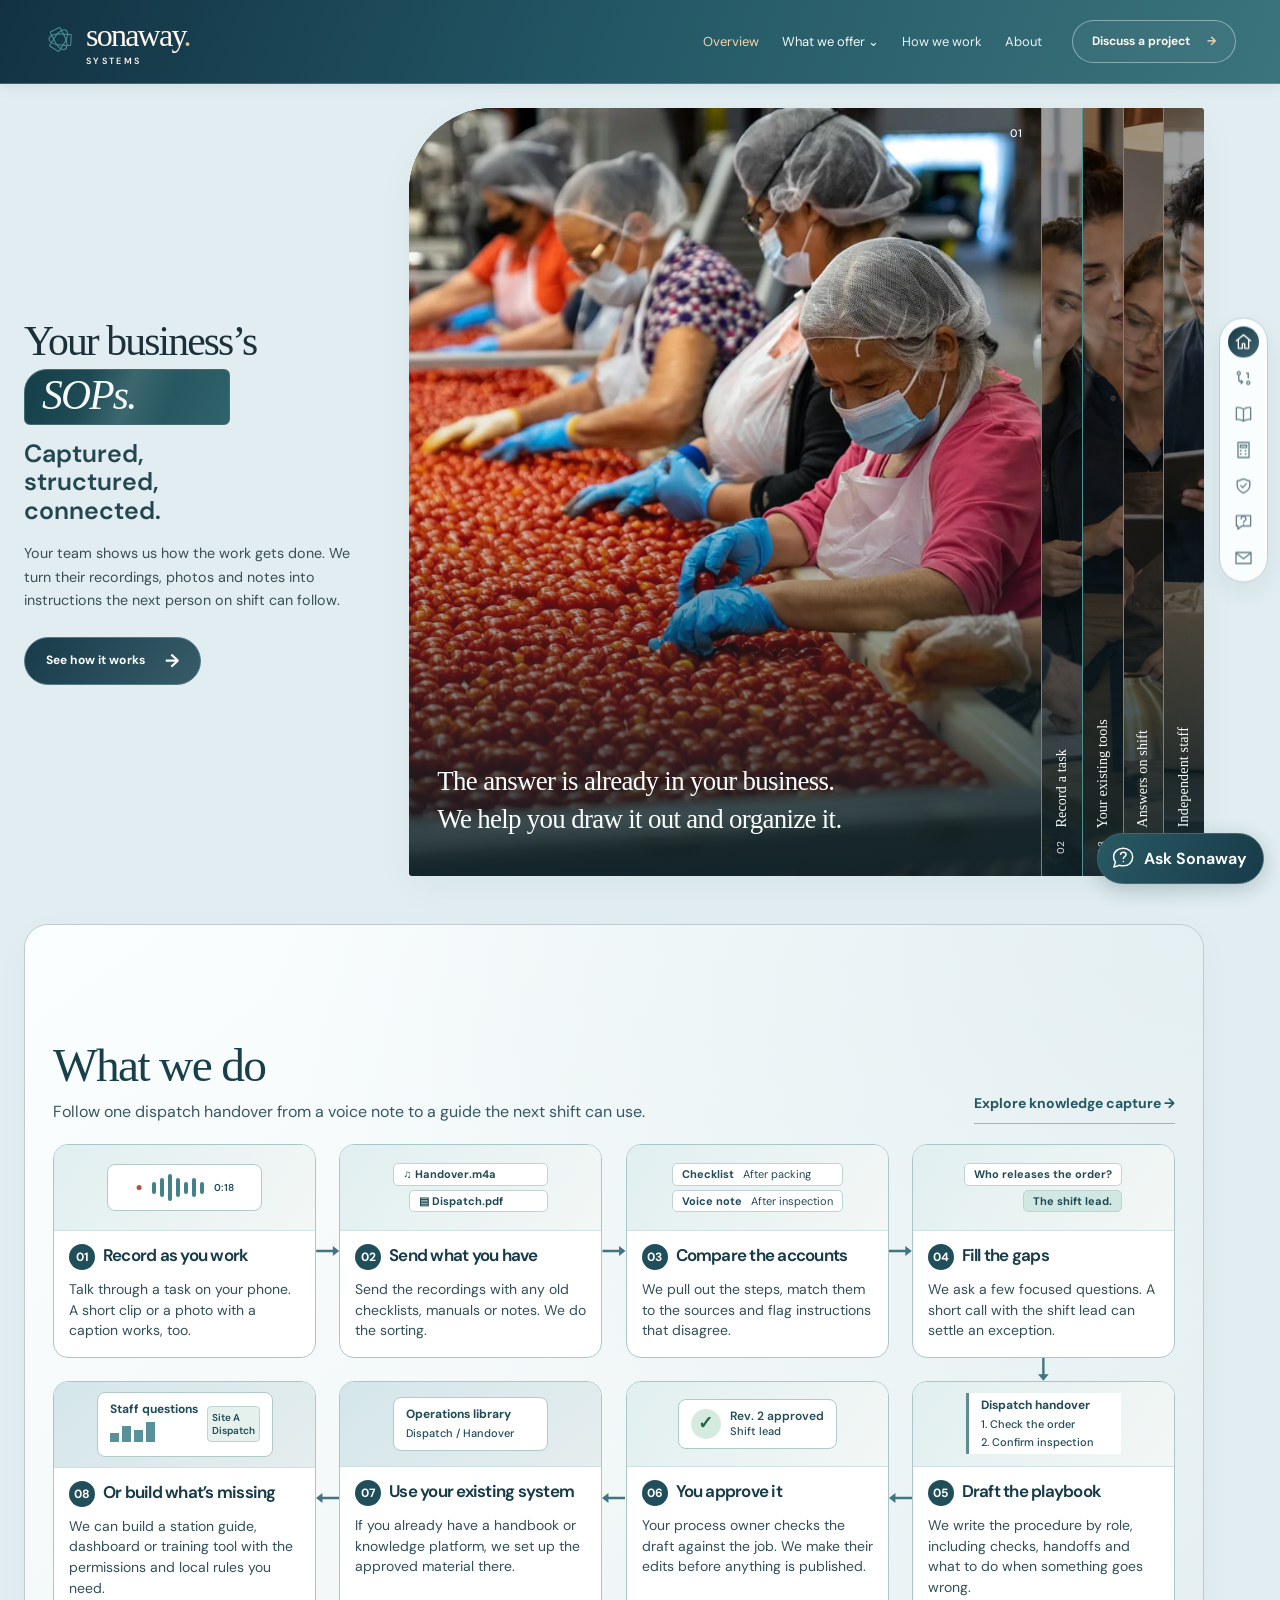
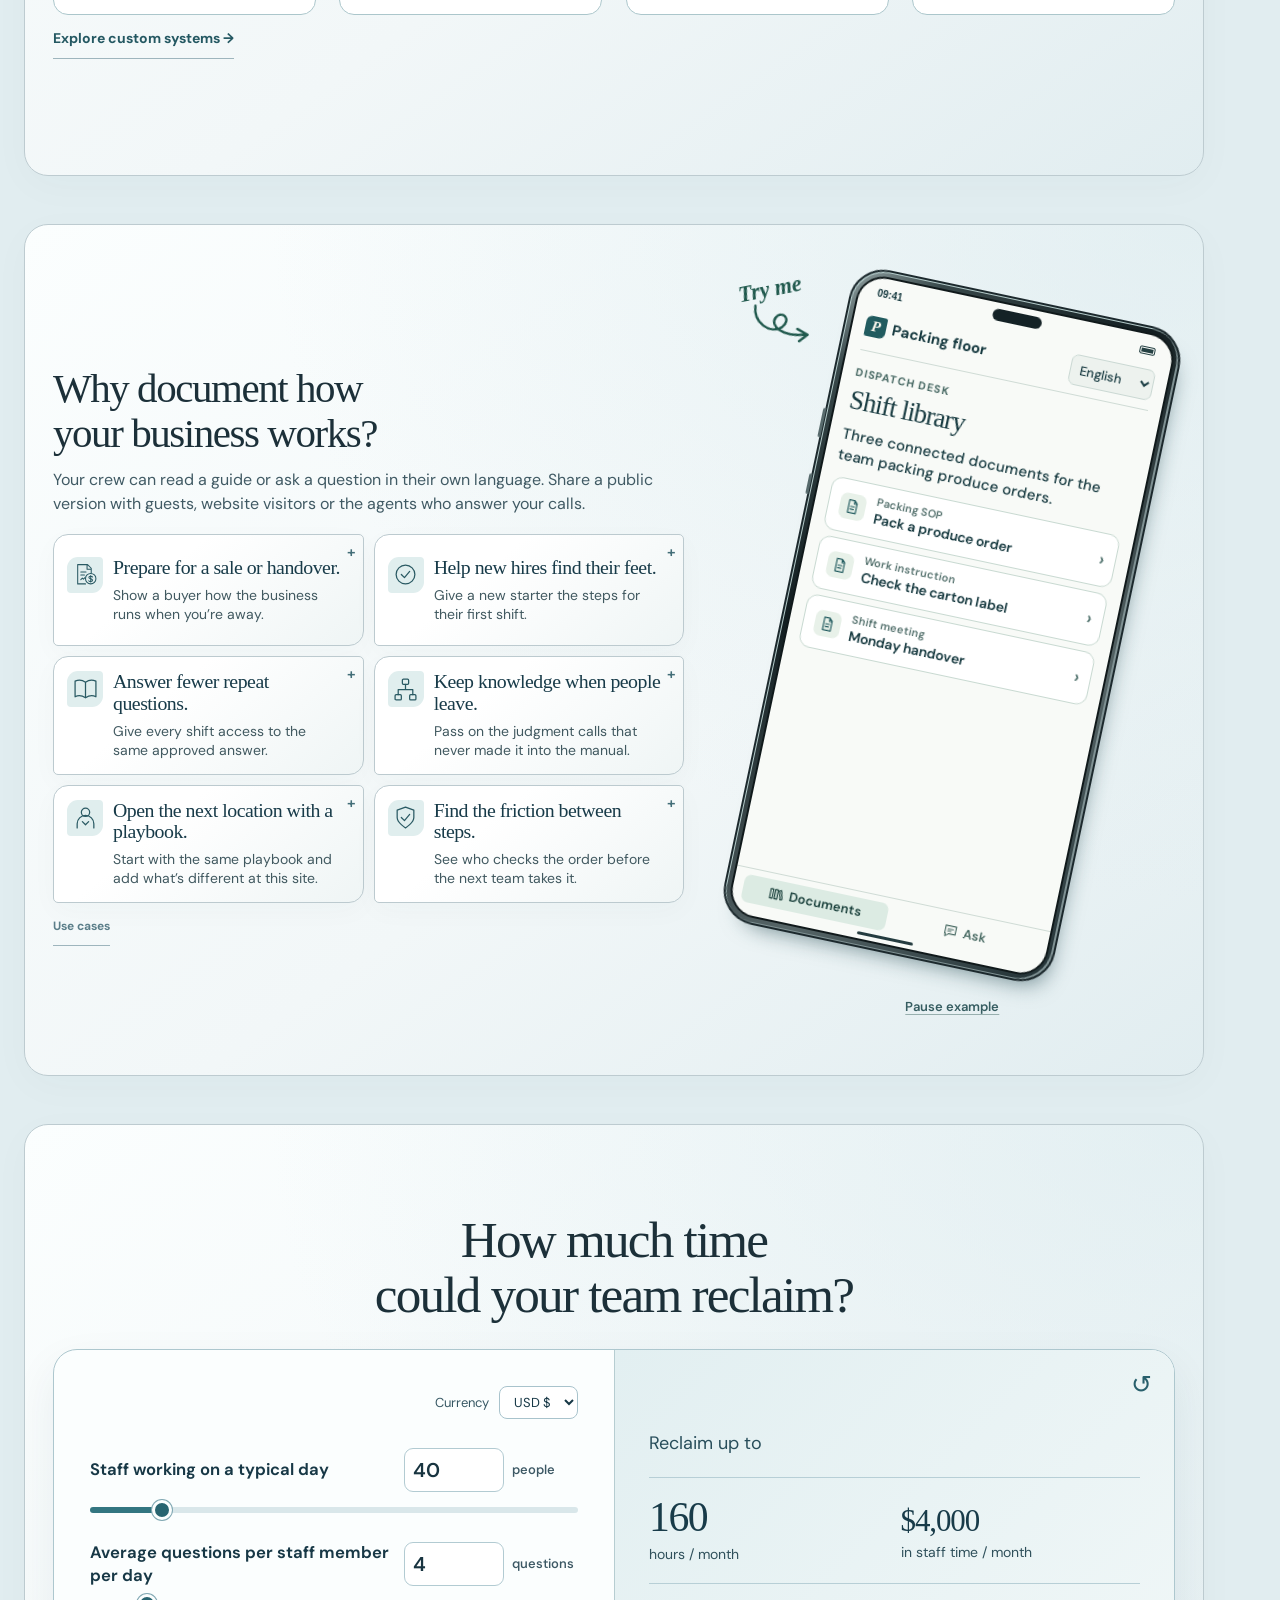
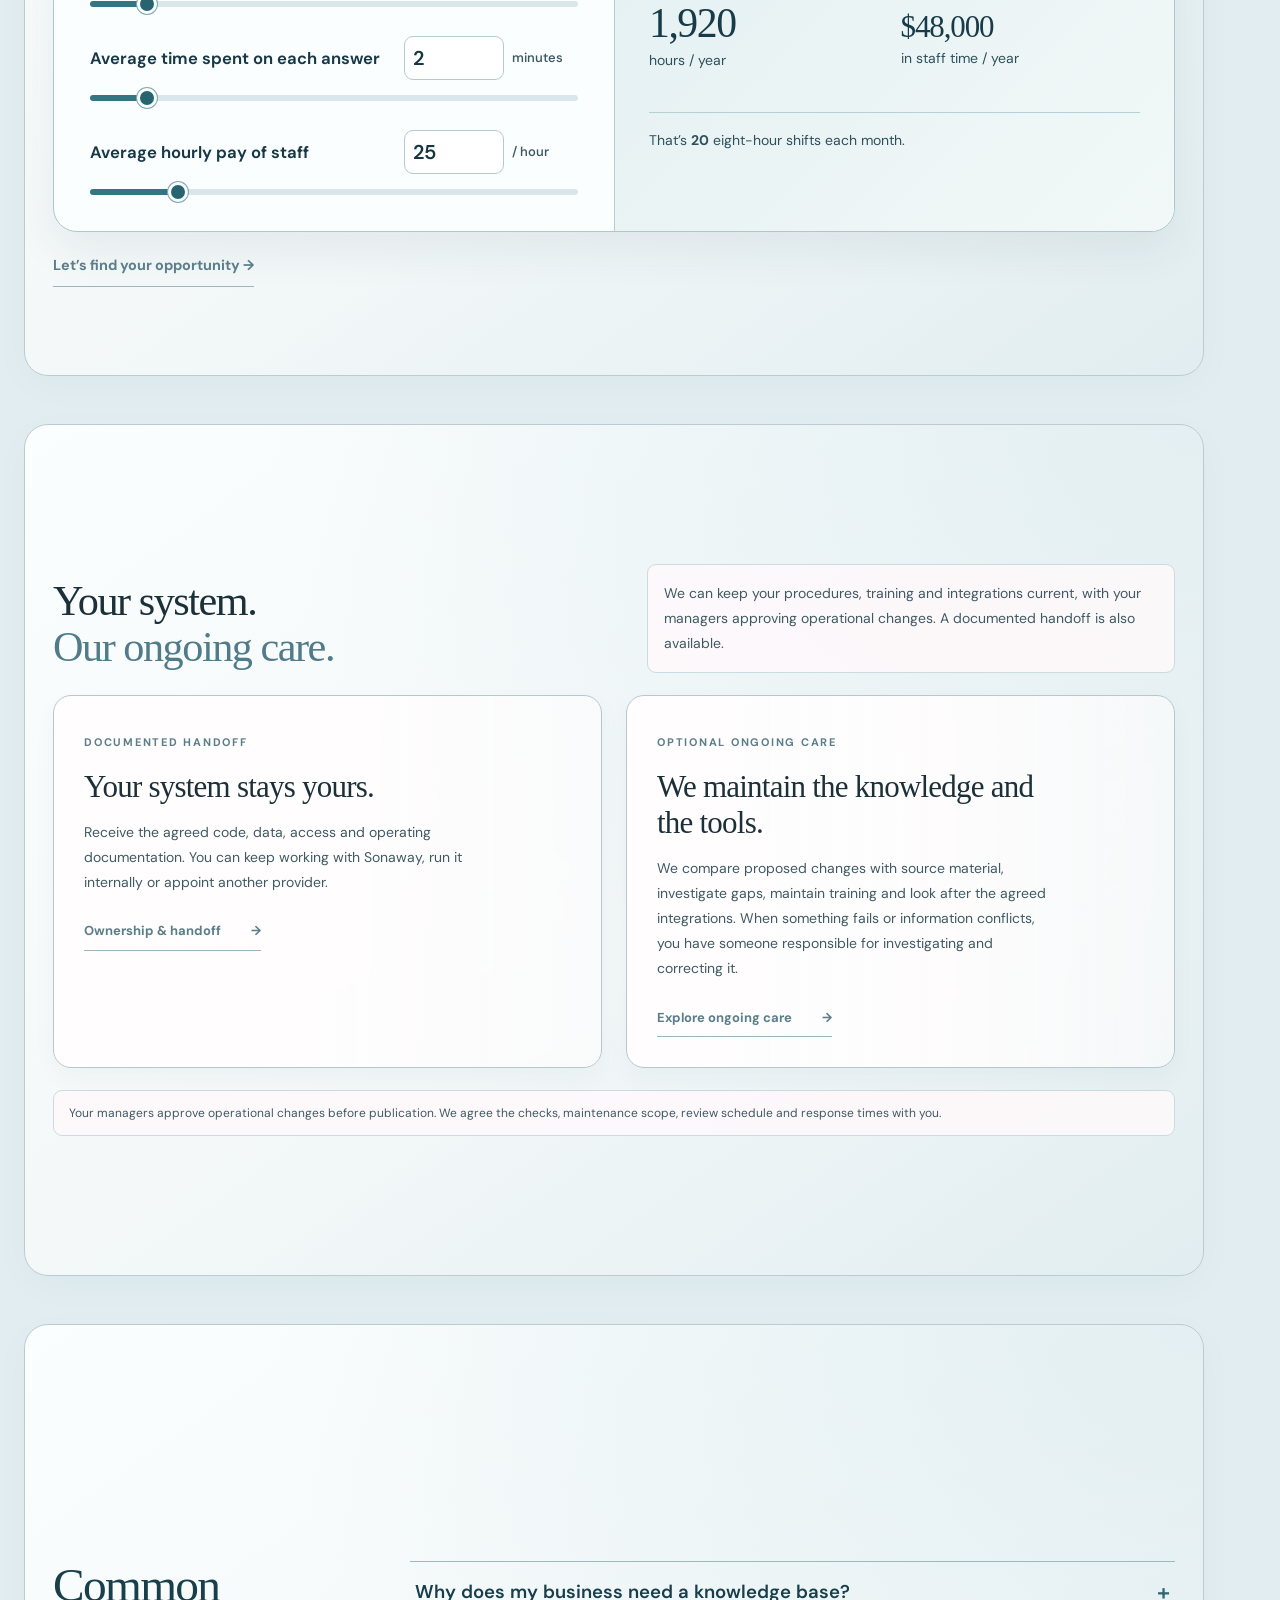
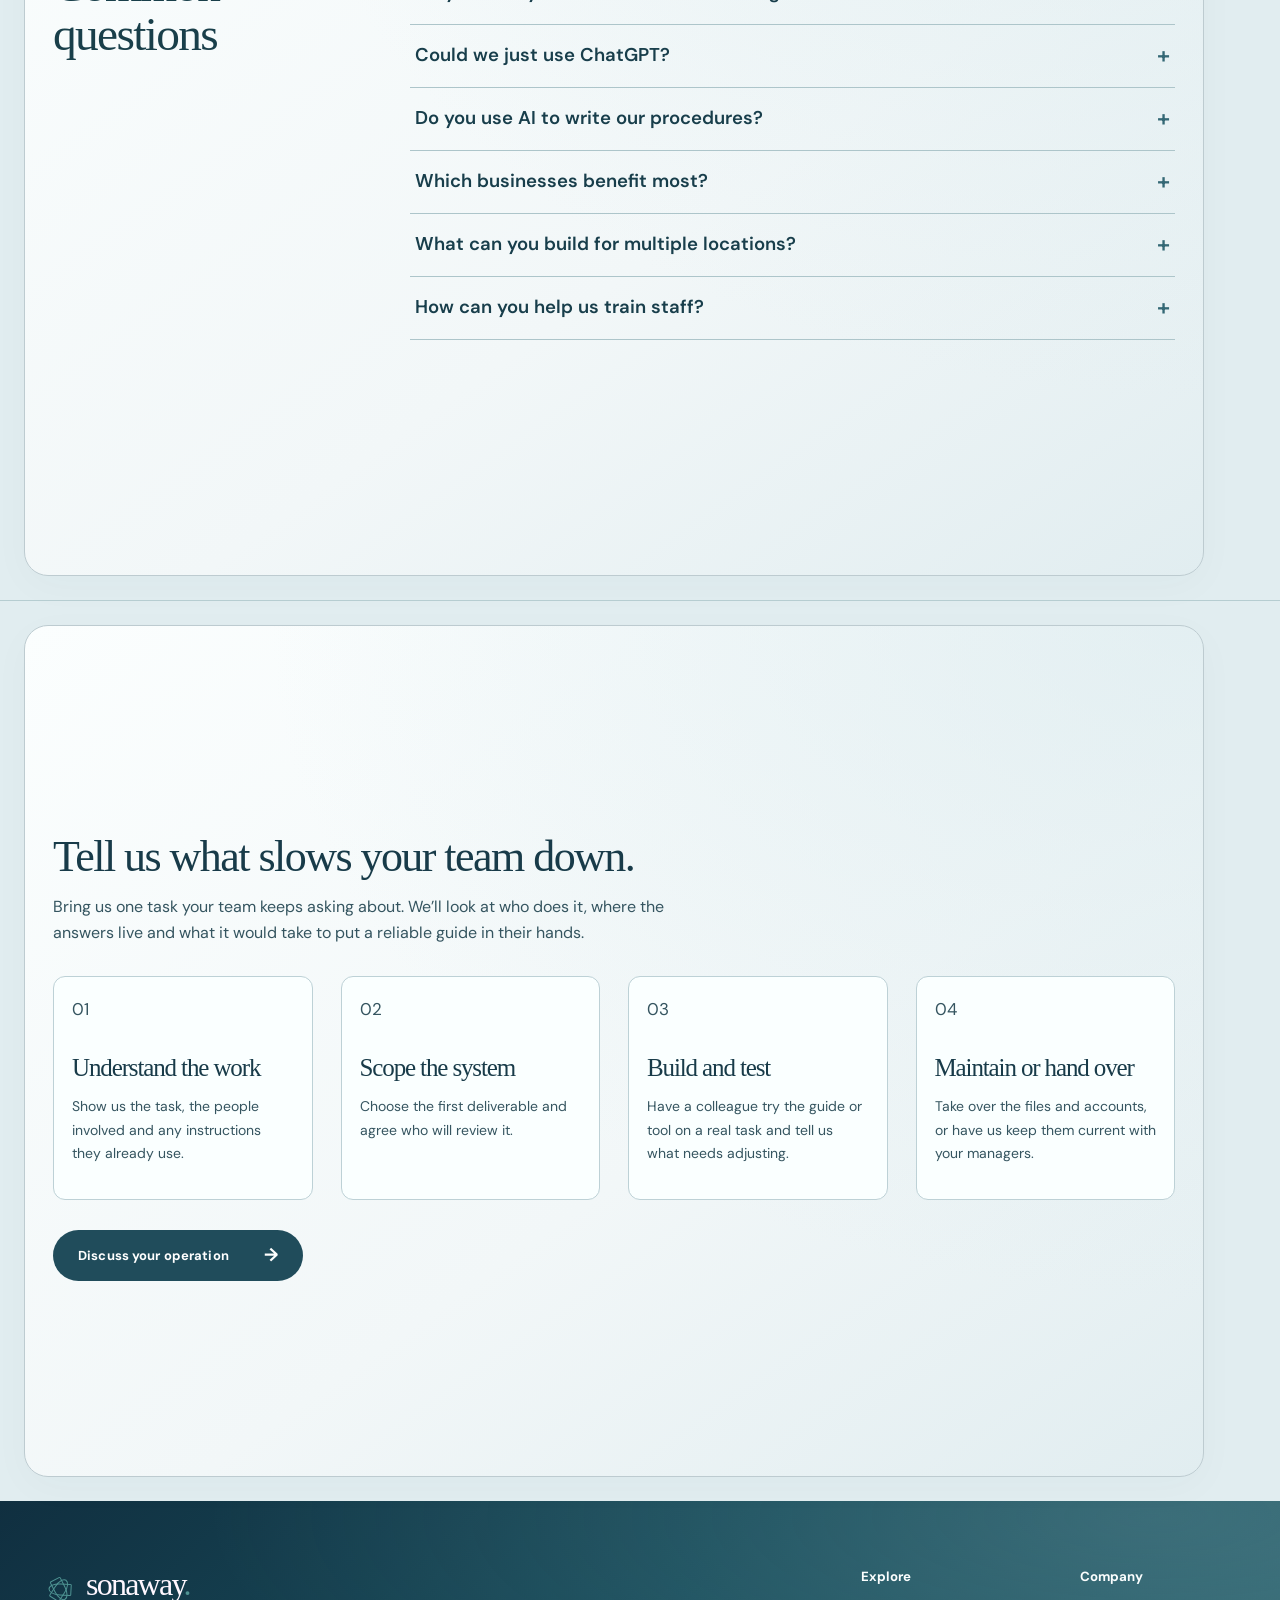
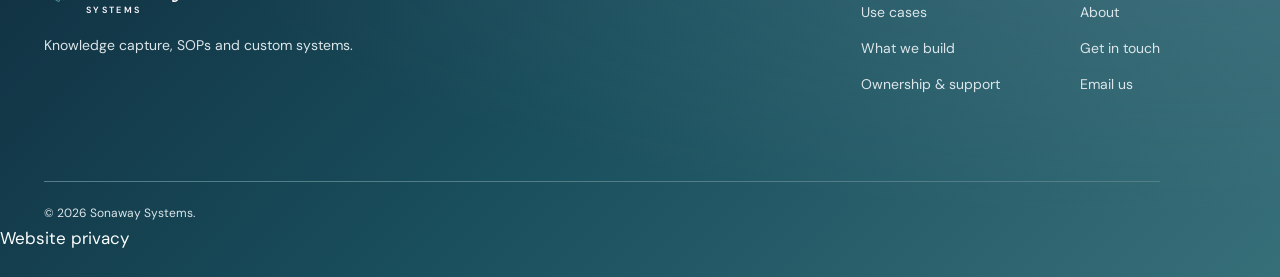
==== index.html @ acc4dd47 "Lay out saved and generated chat replies for scanning and comparison" ====
<!doctype html>
<html lang="en"><head><meta charset="UTF-8"><meta name="viewport" content="width=device-width,initial-scale=1"><meta name="robots" content="index,follow"><meta name="theme-color" content="#183b49"><meta name="description" content="Sonaway Systems captures staff know-how, reconciles procedures and builds knowledge bases, training and custom tools for small and midsize businesses."><meta property="og:title" content="Sonaway Systems | Knowledge capture, SOPs &amp; custom systems"><meta property="og:description" content="Sonaway Systems captures staff know-how, reconciles procedures and builds knowledge bases, training and custom tools for small and midsize businesses."><meta property="og:type" content="website"><meta property="og:image" content="https://sonawaysystems.com/assets/packing-floor-v2.webp"><title>Sonaway Systems | Knowledge capture, SOPs &amp; custom systems</title><link rel="icon" href="assets/favicon.svg?v=20261108satin1" type="image/svg+xml"><link rel="preconnect" href="https://fonts.googleapis.com"><link rel="preconnect" href="https://fonts.gstatic.com" crossorigin><link href="https://fonts.googleapis.com/css2?family=DM+Sans:wght@400;500;600;700&amp;family=Manrope:wght@400;500;600;700;800&amp;display=swap" rel="stylesheet"><link href="assets/styles.css?v=systems-whole2" rel="stylesheet"><link href="assets/knowledge-demo.css?v=systems-whole2" rel="stylesheet"><link href="assets/calculator-compact.css?v=systems-whole2" rel="stylesheet"><link href="assets/intake.css?v=systems-whole2" rel="stylesheet"><link href="assets/resort-theme.css?v=systems-whole2" rel="stylesheet"><link href="assets/luxury-editorial.css?v=systems-whole2" rel="stylesheet"><link href="assets/benefit-cards.css?v=systems-whole2" rel="stylesheet"><link href="assets/palette.css?v=systems-whole2" rel="stylesheet"><link href="assets/photo-hero.css?v=systems-whole2" rel="stylesheet"><link href="assets/story-chapters.css?v=systems-whole2" rel="stylesheet"><link href="assets/satin-theme.css?v=systems-whole2" rel="stylesheet"><link href="assets/product-showcase.css?v=systems-whole2" rel="stylesheet"><link rel="stylesheet" href="assets/home-combined.css?v=systems-whole2"><link rel="stylesheet" href="assets/product-workspace.css?v=systems-whole2"><link rel="stylesheet" href="assets/site-refinements.css?v=systems-whole2"><link rel="stylesheet" href="assets/interaction-motion.css?v=systems-whole2"><link rel="stylesheet" href="assets/clarity-polish.css?v=systems-whole2"><link rel="stylesheet" href="assets/header-polish.css?v=systems-whole2"><link rel="stylesheet" href="assets/benefit-scenarios.css?v=systems-whole2"><link rel="stylesheet" href="assets/clear-offer.css?v=systems-whole2"><script src="assets/systems-nav.js?v=systems-whole2" defer></script><link rel="canonical" href="https://sonawaysystems.com/"><link rel="stylesheet" href="assets/systems-theme.css?v=flow1"><link rel="stylesheet" href="assets/overview-flow.css?v=2"><link rel="stylesheet" href="assets/site-cleanup.css?v=hero-story2"><link rel="stylesheet" href="assets/field-benefits.css?v=field1"><link rel="stylesheet" href="assets/packing-phone.css?v=phone3"><link rel="stylesheet" href="/assets/ask-sonaway.css?v=chat6"><script defer src="/assets/ask-sonaway.js?v=chat6"></script><link rel="stylesheet" href="/assets/portrait.css?v=1"></head><body class="story-home"><header class="site-header" id="top"><div class="nav-wrap wrap"><a class="brand" href="index.html" aria-label="Sonaway Systems home"><span class="brand-symbol"><span></span><span></span><span></span></span><span class="brand-name">sonaway<span class="brand-dot">.</span><small class="systems-brand-label">SYSTEMS</small></span></a><nav class="desktop-nav" aria-label="Main navigation"><a href="index.html" class="active">Overview</a><details class="systems-offer"><summary>What we offer <span aria-hidden="true">⌄</span></summary><div><a href="knowledge-capture.html">Knowledge Capture &amp; SOPs</a><a href="custom-systems.html">Custom Systems</a></div></details><a href="approach.html" class="">How we work</a><a href="about.html" class="">About</a></nav><a href="contact.html" class="nav-contact">Discuss a project <span>→</span></a><button class="mobile-menu-button" aria-label="Open menu" aria-expanded="false" aria-controls="mobile-nav"><svg class="icon " width="20" height="20" viewbox="0 0 24 24" fill="none" stroke="currentColor" stroke-width="1.6" stroke-linecap="round" stroke-linejoin="round" aria-hidden="true"><path d="M4 7h16M4 12h16M4 17h16"></path></svg></button></div><nav class="mobile-nav" id="mobile-nav" aria-label="Mobile navigation"><a href="index.html" class="active">Overview</a><details class="systems-offer"><summary>What we offer <span aria-hidden="true">⌄</span></summary><div><a href="knowledge-capture.html">Knowledge Capture &amp; SOPs</a><a href="custom-systems.html">Custom Systems</a></div></details><a href="approach.html" class="">How we work</a><a href="about.html" class="">About</a><a href="contact.html" class="mobile-cta">Discuss a project →</a></nav></header><nav class="story-index" aria-label="Homepage chapters"><a href="#story-overview" aria-label="Overview" data-story-link="" class="story-index-link" aria-current="location"><svg viewBox="0 0 24 24" fill="none" stroke="currentColor" stroke-width="1.7" stroke-linecap="round" stroke-linejoin="round" aria-hidden="true"><path d="M3 10.5 12 3l9 7.5 M5.5 9v11h5v-6h3v6h5V9"/></svg><span class="story-index-label">Overview</span></a><a href="#what-we-do" aria-label="What we do" data-story-link="" class="story-index-link"><svg viewBox="0 0 24 24" fill="none" stroke="currentColor" stroke-width="1.7" stroke-linecap="round" stroke-linejoin="round" aria-hidden="true"><path d="M6 4a2 2 0 1 0 .01 0z M18 16a2 2 0 1 0 .01 0z M6 8v6a3 3 0 0 0 3 3h2 M11 17l-2-2m2 2-2 2 M16 6h2v6"/></svg><span class="story-index-label">What we do</span></a><a href="#solutions" aria-label="Why it matters" data-story-link="" class="story-index-link"><svg viewBox="0 0 24 24" fill="none" stroke="currentColor" stroke-width="1.7" stroke-linecap="round" stroke-linejoin="round" aria-hidden="true"><path d="M3 4c4-1 6 0 9 2 3-2 5-3 9-2v15c-4-1-6 0-9 2-3-2-5-3-9-2z M12 6v15"/></svg><span class="story-index-label">Why it matters</span></a><a href="#time-calculator" aria-label="Time reclaimed" data-story-link="" class="story-index-link"><svg viewBox="0 0 24 24" fill="none" stroke="currentColor" stroke-width="1.7" stroke-linecap="round" stroke-linejoin="round" aria-hidden="true"><path d="M5 2.5h14v19H5z M8 6h8v3H8z M8 13h1m5 0h1m-7 4h1m5 0h1"/></svg><span class="story-index-label">Time reclaimed</span></a><a href="#managed-support" aria-label="Ownership &amp; care" data-story-link="" class="story-index-link"><svg viewBox="0 0 24 24" fill="none" stroke="currentColor" stroke-width="1.7" stroke-linecap="round" stroke-linejoin="round" aria-hidden="true"><path d="M12 3 4 6v5c0 5 4 8 8 10 4-2 8-5 8-10V6z M8.5 11.5l2.5 2.5 4.5-5"/></svg><span class="story-index-label">Ownership &amp; care</span></a><a href="#common-questions" aria-label="Common questions" data-story-link="" class="story-index-link"><svg viewBox="0 0 24 24" fill="none" stroke="currentColor" stroke-width="1.7" stroke-linecap="round" stroke-linejoin="round" aria-hidden="true"><path d="M3 4h18v13H10l-5 4v-4H3z M9 8a3 3 0 1 1 4 2.8c-1 .4-1 1-1 1.7 M12 15h.01"/></svg><span class="story-index-label">Common questions</span></a><a href="#story-contact" aria-label="Get started" data-story-link="" class="story-index-link"><svg viewBox="0 0 24 24" fill="none" stroke="currentColor" stroke-width="1.7" stroke-linecap="round" stroke-linejoin="round" aria-hidden="true"><path d="M2.5 5h19v14h-19z M3 6l9 7 9-7"/></svg><span class="story-index-label">Get started</span></a></nav><main id="main"><section class="photo-hero story-chapter story-screen story-cover" aria-labelledby="photo-hero-title" id="story-overview" data-story-chapter="" data-story-label="Overview" data-story-index="0"><div class="photo-hero-inner"><div class="ph-copy"><h1 id="photo-hero-title" aria-label="Your business’s knowledge, SOPs, playbook and processes"><span>Your business’s</span> <em class="hero-word"><span data-rotate-word>knowledge.</span></em></h1>
<p class="hero-signoff"><span>Captured,</span> <span>structured,</span> <span>connected.</span></p>
<p class="ph-offer">Your team shows us how the work gets done. We turn their recordings, photos and notes into instructions the next person on shift can follow.</p>
<a class="btn btn-primary" href="#what-we-do">See how it works <span aria-hidden="true">→</span></a>
</div><div class="ph-gallery"><div class="ph-accordion" aria-label="Explore our services" data-photo-accordion>
<article class="ph-panel is-active" data-photo-panel>
<img src="assets/tomato-packing-crew.webp" alt="A packing crew sorts cherry tomatoes as they move along a conveyor." width="1650" height="928" fetchpriority="high" decoding="async">
<button type="button" class="ph-trigger" aria-expanded="true" aria-controls="ph-story-0" aria-label="01 Your team’s know-how"><span class="ph-strip" aria-hidden="true"><span>01</span>Your team’s know-how</span><span class="ph-open-number" aria-hidden="true">01</span></button>
<div class="ph-story" id="ph-story-0"><h2 class="ph-opening-lines"><span>The answer is already in your business.</span> <span>We help you draw it out and organize it.</span></h2></div>
</article>
<article class="ph-panel" data-photo-panel>
<img src="assets/team-handover-v2.webp" alt="Staff explaining a task during a shift handover" width="1200" height="1000" loading="lazy" decoding="async">
<button type="button" class="ph-trigger" aria-expanded="false" aria-controls="ph-story-1" aria-label="02 Record a task"><span class="ph-strip" aria-hidden="true"><span>02</span>Record a task</span><span class="ph-open-number" aria-hidden="true">02</span></button>
<div class="ph-story" id="ph-story-1" hidden><h2>Talk through one task as you do it.</h2><p>Show us the usual steps and the exceptions. A short recording gives us a place to start.</p></div>
</article>
<article class="ph-panel" data-photo-panel>
<img src="assets/restaurant-team-v1.webp" alt="A restaurant team reviewing instructions before service" width="1200" height="1000" loading="lazy" decoding="async">
<button type="button" class="ph-trigger" aria-expanded="false" aria-controls="ph-story-2" aria-label="03 Your existing tools"><span class="ph-strip" aria-hidden="true"><span>03</span>Your existing tools</span><span class="ph-open-number" aria-hidden="true">03</span></button>
<div class="ph-story" id="ph-story-2" hidden><h2>Put the procedure where people look first.</h2><p>We organize approved instructions by role and location in the handbook or knowledge platform your team already uses.</p></div>
</article>
<article class="ph-panel" data-photo-panel>
<img src="assets/manufacturing-team-v1.webp" alt="Coworkers reviewing a manufacturing checklist at a workbench" width="1200" height="1000" loading="lazy" decoding="async">
<button type="button" class="ph-trigger" aria-expanded="false" aria-controls="ph-story-3" aria-label="04 Answers on shift"><span class="ph-strip" aria-hidden="true"><span>04</span>Answers on shift</span><span class="ph-open-number" aria-hidden="true">04</span></button>
<div class="ph-story" id="ph-story-3" hidden><h2>The right information when your staff needs it.</h2><p>Scan the station’s QR code or ask a question in your own language. The answer and its source guide are automatically available in the languages your crew uses, whether that’s English, Spanish, German or Chinese.</p></div>
</article>
<article class="ph-panel" data-photo-panel>
<img src="assets/packing-floor-v2.webp" alt="A supervisor and colleague at a packing station" width="1200" height="1000" loading="lazy" decoding="async">
<button type="button" class="ph-trigger" aria-expanded="false" aria-controls="ph-story-4" aria-label="05 Independent staff"><span class="ph-strip" aria-hidden="true"><span>05</span>Independent staff</span><span class="ph-open-number" aria-hidden="true">05</span></button>
<div class="ph-story" id="ph-story-4" hidden><h2>Help new hires work independently sooner.</h2><p>A new packer can check which label a customer needs and see a finished example. The shift lead only steps in when an order falls outside the guide.</p></div>
</article></div><div class="ph-mobile-choices" role="group" aria-label="Choose a panel"><button type="button" class="ph-mobile-choice" data-photo-choice="0" aria-pressed="true" aria-controls="ph-story-0"><span>01</span>Your team’s know-how</button>
<button type="button" class="ph-mobile-choice" data-photo-choice="1" aria-pressed="false" aria-controls="ph-story-1"><span>02</span>Record a task</button>
<button type="button" class="ph-mobile-choice" data-photo-choice="2" aria-pressed="false" aria-controls="ph-story-2"><span>03</span>Your existing tools</button>
<button type="button" class="ph-mobile-choice" data-photo-choice="3" aria-pressed="false" aria-controls="ph-story-3"><span>04</span>Answers on shift</button>
<button type="button" class="ph-mobile-choice" data-photo-choice="4" aria-pressed="false" aria-controls="ph-story-4"><span>05</span>Independent staff</button></div></div></div></section>
<section class="section light-section story-chapter overview-offer" id="what-we-do" data-story-chapter data-story-label="What we do" data-story-index="1"><div class="story-screen"><div class="story-surface"><div class="wrap"><div class="road-heading"><div><h2>What we do</h2><p>Follow one dispatch handover from a voice note to a guide the next shift can use.</p></div><a class="text-link" href="knowledge-capture.html">Explore knowledge capture →</a></div><ol class="roadmap"><li class="road-card"><div class="road-art" aria-hidden="true"><div class="mini-rec"><b>●</b><i></i><i></i><i></i><i></i><i></i><i></i><i></i><small>0:18</small></div></div><div class="road-body"><span class="road-index">01</span><h3>Record as you work</h3><p>Talk through a task on your phone. A short clip or a photo with a caption works, too.</p></div></li>
<li class="road-card"><div class="road-art" aria-hidden="true"><div class="mini-files"><b>♫ Handover.m4a</b><b>▤ Dispatch.pdf</b></div></div><div class="road-body"><span class="road-index">02</span><h3>Send what you have</h3><p>Send the recordings with any old checklists, manuals or notes. We do the sorting.</p></div></li>
<li class="road-card"><div class="road-art" aria-hidden="true"><div class="mini-compare"><b>Checklist <i>After packing</i></b><b>Voice note <i>After inspection</i></b></div></div><div class="road-body"><span class="road-index">03</span><h3>Compare the accounts</h3><p>We pull out the steps, match them to the sources and flag instructions that disagree.</p></div></li>
<li class="road-card"><div class="road-art" aria-hidden="true"><div class="mini-chat"><b>Who releases the order?</b><b>The shift lead.</b></div></div><div class="road-body"><span class="road-index">04</span><h3>Fill the gaps</h3><p>We ask a few focused questions. A short call with the shift lead can settle an exception.</p></div></li>
<li class="road-card"><div class="road-art" aria-hidden="true"><div class="mini-draft"><b>Dispatch handover</b><i>1. Check the order</i><i>2. Confirm inspection</i></div></div><div class="road-body"><span class="road-index">05</span><h3>Draft the playbook</h3><p>We write the procedure by role, including checks, handoffs and what to do when something goes wrong.</p></div></li>
<li class="road-card"><div class="road-art" aria-hidden="true"><div class="mini-approve"><b>✓</b><span>Rev. 2 approved<small>Shift lead</small></span></div></div><div class="road-body"><span class="road-index">06</span><h3>You approve it</h3><p>Your process owner checks the draft against the job. We make their edits before anything is published.</p></div></li>
<li class="road-card"><div class="road-art" aria-hidden="true"><div class="mini-library"><b>Operations library</b><span>Dispatch <i>/ Handover</i></span></div></div><div class="road-body"><span class="road-index">07</span><h3>Use your existing system</h3><p>If you already have a handbook or knowledge platform, we set up the approved material there.</p></div></li>
<li class="road-card"><div class="road-art" aria-hidden="true"><div class="mini-dashboard"><div><b>Staff questions</b><i></i><i></i><i></i><i></i></div><span>Site A<br>Dispatch</span></div></div><div class="road-body"><span class="road-index">08</span><h3>Or build what’s missing</h3><p>We can build a station guide, dashboard or training tool with the permissions and local rules you need.</p></div></li></ol><a class="road-systems text-link" href="custom-systems.html">Explore custom systems →</a></div></div></div></section><section class="section light-section benefit-section story-chapter merge-teams" id="solutions" aria-labelledby="benefits-title" data-story-chapter="" data-story-label="Why it matters" data-story-index="2"><div class="story-screen story-benefits" id="solutions-card-1" data-story-page="1" data-story-pages="1"><div class="story-surface"><div class="wrap story-content"><div class="benefit-layout"><div class="benefit-options"><div class="section-head"><h2 id="benefits-title">Why document how your business works?</h2><p>Your crew can read a guide or ask a question in their own language. Share a public version with guests, website visitors or the agents who answer your calls.</p></div><div class="benefit-grid"><button type="button" class="benefit-card" data-benefit="capture" aria-haspopup="dialog" aria-controls="benefit-details" disabled><div class="benefit-photo" aria-hidden="true"><svg viewBox="0 0 48 48" fill="none" stroke="currentColor" stroke-width="2" stroke-linecap="round" stroke-linejoin="round" aria-hidden="true"><path d="M9 5h19l7 7v9M9 5v37h15M27 5v9h8M15 19h10m-10 6h7m-7 9 3-3 2 2 3-3"/><circle cx="34" cy="32" r="10"/><path d="M37.5 28.8c-1.3-2.4-7-2.1-7 1.1 0 3.3 7 1.6 7 5.1 0 3-5.6 3.6-7.4 1.1M34 25.8v12.4"/></svg></div><span class="benefit-copy"><span class="benefit-title">Prepare for a sale or handover.</span><span class="benefit-description">Show a buyer how the business runs when you’re away.</span><span class="benefit-open" aria-hidden="true">+</span></span></button><button type="button" class="benefit-card" data-benefit="consistent" aria-haspopup="dialog" aria-controls="benefit-details" disabled><div class="benefit-photo" aria-hidden="true"><svg viewbox="0 0 24 24" fill="none" stroke="currentColor" stroke-width="1.2" stroke-linecap="round" stroke-linejoin="round" aria-hidden="true"><circle cx="12" cy="12" r="9"></circle><path d="m8 12 3 3 5-6"></path></svg></div><span class="benefit-copy"><span class="benefit-title">Help new hires find their feet.</span><span class="benefit-description">Give a new starter the steps for their first shift.</span><span class="benefit-open" aria-hidden="true">+</span></span></button><button type="button" class="benefit-card" data-benefit="daily" aria-haspopup="dialog" aria-controls="benefit-details" disabled><div class="benefit-photo" aria-hidden="true"><svg viewbox="0 0 24 24" fill="none" stroke="currentColor" stroke-width="1.2" stroke-linecap="round" stroke-linejoin="round" aria-hidden="true"><path d="M12 5C8 2 4 3 2 4v15c4-2 7-1 10 1 3-2 6-3 10-1V4c-2-1-6-2-10 1v15"></path></svg></div><span class="benefit-copy"><span class="benefit-title">Answer fewer repeat questions.</span><span class="benefit-description">Give every shift access to the same approved answer.</span><span class="benefit-open" aria-hidden="true">+</span></span></button><button type="button" class="benefit-card" data-benefit="procedure" aria-haspopup="dialog" aria-controls="benefit-details" disabled><div class="benefit-photo" aria-hidden="true"><svg viewbox="0 0 24 24" fill="none" stroke="currentColor" stroke-width="1.2" stroke-linecap="round" stroke-linejoin="round" aria-hidden="true"><rect x="9" y="2" width="6" height="5" rx="1"></rect><rect x="2" y="17" width="6" height="5" rx="1"></rect><rect x="16" y="17" width="6" height="5" rx="1"></rect><path d="M12 7v5M5 17v-5h14v5"></path></svg></div><span class="benefit-copy"><span class="benefit-title">Keep knowledge when people leave.</span><span class="benefit-description">Pass on the judgment calls that never made it into the manual.</span><span class="benefit-open" aria-hidden="true">+</span></span></button><button type="button" class="benefit-card" data-benefit="training" aria-haspopup="dialog" aria-controls="benefit-details" disabled><div class="benefit-photo" aria-hidden="true"><svg viewbox="0 0 24 24" fill="none" stroke="currentColor" stroke-width="1.2" stroke-linecap="round" stroke-linejoin="round" aria-hidden="true"><circle cx="12" cy="7" r="4"></circle><path d="M4 22v-4a8 8 0 0 1 16 0v4M9 16l3 3 3-3"></path></svg></div><span class="benefit-copy"><span class="benefit-title">Open the next location with a playbook.</span><span class="benefit-description">Start with the same playbook and add what’s different at this site.</span><span class="benefit-open" aria-hidden="true">+</span></span></button><button type="button" class="benefit-card" data-benefit="safety" aria-haspopup="dialog" aria-controls="benefit-details" disabled><div class="benefit-photo" aria-hidden="true"><svg viewbox="0 0 24 24" fill="none" stroke="currentColor" stroke-width="1.2" stroke-linecap="round" stroke-linejoin="round" aria-hidden="true"><path d="m12 2 8 3v7c0 5-8 10-8 10S4 17 4 12V5zM8 12l3 3 5-6"></path></svg></div><span class="benefit-copy"><span class="benefit-title">Find the friction between steps.</span><span class="benefit-description">See who checks the order before the next team takes it.</span><span class="benefit-open" aria-hidden="true">+</span></span></button></div><a href="industries.html" class="text-link merge-departments-link">Use cases</a></div><div class="fp-stage" data-packing-phone role="region" aria-label="Interactive packing-floor knowledge base example">
  <button type="button" class="fp-try" data-fp-try aria-label="Try the packing-floor question picker">Try me<svg viewBox="0 0 66 45" fill="none" aria-hidden="true"><path d="M3 4c-2 18 16 31 29 22 10-8 0-18-7-10-7 9 7 21 32 18m-9-6 11 6-9 7" stroke="currentColor" stroke-width="2.6" stroke-linecap="round" stroke-linejoin="round"/></svg></button>
  <div class="fp-device">
    <div class="fp-glass">
      <div class="fp-status" aria-hidden="true"><span>09:41</span><i></i><span class="fp-battery"></span></div>
      <div class="fp-shell">
        <div class="fp-toolrow">
          <span class="fp-brand"><b aria-hidden="true">P</b><span data-fp-brand>Packing floor</span></span>
          <select class="fp-lang" data-fp-language aria-label="Document and answer language">
            <option value="en" lang="en">English</option><option value="es" lang="es">Español</option><option value="de" lang="de">Deutsch</option><option value="zh" lang="zh">中文</option>
          </select>
        </div>
        <div class="fp-content" data-fp-content>
          <p class="fp-eyebrow">Dispatch desk</p><h3>Shift library</h3>
          <p>How to pack an order, check its label and hand it over for dispatch.</p>
        </div>
        <form class="fp-composer" data-fp-composer hidden>
          <select data-fp-picker aria-label="Choose a question"></select>
          <button type="submit" data-fp-send aria-label="Send question"><svg viewBox="0 0 24 24" fill="none" stroke="currentColor" stroke-width="2.1" stroke-linecap="round" stroke-linejoin="round" aria-hidden="true"><path d="M12 19V5m-6 6 6-6 6 6"/></svg></button>
        </form>
        <nav class="fp-dock" aria-label="Packing-floor demo navigation" data-fp-dock hidden></nav>
      </div>
      <div class="fp-chin" aria-hidden="true"><i></i></div>
    </div>
  </div>
  <button class="fp-tour" type="button" data-fp-tour hidden>Replay example</button>
</div>
</div></div></div></div></section>
<section class="section time-calculator reclaim-section story-chapter" id="time-calculator" aria-labelledby="calculator-title" data-story-chapter="" data-story-label="Time reclaimed" data-story-index="3"><div class="story-screen story-calculator" id="time-calculator-card-1" data-story-page="1" data-story-pages="1"><div class="story-surface"><div class="wrap story-content"><h2 id="calculator-title"><span>How much time</span> <span>could your team reclaim?</span></h2>
  <div class="time-tool" id="reclaim-calculator" hidden>
  <div class="time-controls"><label class="time-currency" for="calc-currency">Currency <select id="calc-currency"><option value="USD">USD $</option><option value="EUR">EUR €</option><option value="GBP">GBP £</option></select></label><div class="time-field"><div class="time-field-top"><label for="calc-staff">Staff working on a typical day</label><div><input id="calc-staff" type="number" min="0" max="300" step="1" value="40" required><span>people</span></div></div><input class="time-range" id="calc-staff-range" type="range" min="0" max="300" step="1" value="40" aria-label="Staff working on a typical day"></div><div class="time-field"><div class="time-field-top"><label for="calc-questions">Average questions per staff member per day</label><div><input id="calc-questions" type="number" min="0" max="40" step="1" value="4" required><span>questions</span></div></div><input class="time-range" id="calc-questions-range" type="range" min="0" max="40" step="1" value="4" aria-label="Average questions per staff member per day"></div><div class="time-field"><div class="time-field-top"><label for="calc-minutes">Average time spent on each answer</label><div><input id="calc-minutes" type="number" min="0" max="20" step="0.5" value="2" required><span>minutes</span></div></div><input class="time-range" id="calc-minutes-range" type="range" min="0" max="20" step="0.5" value="2" aria-label="Average time spent on each answer"></div><div class="time-field"><div class="time-field-top"><label for="calc-rate">Average hourly pay of staff</label><div><input id="calc-rate" type="number" min="0" max="150" step="0.5" value="25" required><span>/ hour</span></div></div><input class="time-range" id="calc-rate-range" type="range" min="0" max="150" step="0.5" value="25" aria-label="Average hourly pay of staff"></div>
  </div><div class="time-results"><button type="button" id="calc-reset" class="time-reset" aria-label="Reset calculator" title="Reset calculator">↺</button>
  <p class="time-up-to">Reclaim up to</p><div id="calc-output" role="status" aria-live="polite" aria-atomic="true">
  <div class="time-period"><p><strong id="calc-month-hours">160</strong><span>hours / month</span></p><p class="time-money"><strong id="calc-month-value">$4,000</strong><span>in staff time / month</span></p></div>
  <div class="time-period"><p><strong id="calc-year-hours">1,920</strong><span>hours / year</span></p><p class="time-money"><strong id="calc-year-value">$48,000</strong><span>in staff time / year</span></p></div>
  <p class="time-shifts">That’s <strong id="calc-shifts">20</strong> eight-hour shifts each month.</p></div></div></div>
  <a class="text-link time-contact" href="contact.html">Let’s find your opportunity →</a></div></div></div></section>
<section id="managed-support" class="story-chapter merge-chapter managed-section" data-story-chapter="" data-story-label="Ownership &amp; care" data-story-index="4"><div class="story-screen" id="managed-support-card"><div class="story-surface"><div class="wrap merge-content"><div class="merge-care"><div class="merge-heading"><div><h2>Your system.<br><em>Our ongoing care.</em></h2></div><p>We can keep your procedures, training and integrations current, with your managers approving operational changes. A documented handoff is also available.</p></div><div class="merge-care-options"><article><span class="micro">DOCUMENTED HANDOFF</span><h3>Your system stays yours.</h3><p>Receive the agreed code, data, access and operating documentation. You can keep working with Sonaway, run it internally or appoint another provider.</p><a class="text-link" href="approach.html">Ownership &amp; handoff <span aria-hidden="true">→</span></a></article><article><span class="micro">OPTIONAL ONGOING CARE</span><h3>We maintain the knowledge and the tools.</h3><p>We compare proposed changes with source material, investigate gaps, maintain training and look after the agreed integrations. When something fails or information conflicts, you have someone responsible for investigating and correcting it.</p><a class="text-link" href="approach.html#managed-care">Explore ongoing care <span aria-hidden="true">→</span></a></article></div><p class="merge-care-note">Your managers approve operational changes before publication. We agree the checks, maintenance scope, review schedule and response times with you.</p></div></div></div></div></section><section class="section light-section story-chapter" id="common-questions" aria-labelledby="faq-title" data-story-chapter data-story-label="Common questions" data-story-index="5"><div class="story-screen"><div class="story-surface"><div class="wrap faq-layout"><h2 id="faq-title">Common questions</h2><div class="faq-items"><details name="owner-faq" data-faq-id="faq-1"><summary>Why does my business need a knowledge base?</summary><p>When a packer on the night shift asks in Spanish which label goes on an order, they can get the answer in Spanish and open the approved procedure in Spanish, too. The same source serves someone asking in English, German, Chinese or another language your business needs. Your team can find answers 24/7, even when the person who wrote the guide is off shift.</p></details>
<details name="owner-faq" data-faq-id="faq-2"><summary>Could we just use ChatGPT?</summary><p>ChatGPT can help draft instructions and let people collaborate. Someone still has to collect what your crew knows, settle conflicting versions and decide what goes into the handbook. We do that work with your team and publish approved answers where the right people can find and maintain them.</p></details>
<details name="owner-faq" data-faq-id="faq-3"><summary>Do you use AI to write our procedures?</summary><p>We use AI to help transcribe recordings and organize source material. A human reviews the evidence, writes the procedure and takes gaps back to your staff. The instructions come from your business, and someone you designate approves them before publication.</p></details>
<details name="owner-faq" data-faq-id="faq-4"><summary>Which businesses benefit most?</summary><p>Often it’s a growing business where the founders or original crew still field every question. Packing facilities, fabrication shops, hotels and franchise groups are good examples. We capture the work while it happens so people can spend their shift on the floor.</p></details>
<details name="owner-faq" data-faq-id="faq-5"><summary>What can you build for multiple locations?</summary><p>Your front desk can look up a late-arrival procedure while guests see just the arrival instructions on your website. We can also connect the guest guide to a voice agent that answers calls. You decide which information is public, which stays with staff and when a question goes to a person. <a href="custom-systems.html">Explore custom systems →</a></p></details>
<details name="owner-faq" data-faq-id="faq-6"><summary>How can you help us train staff?</summary><p>We start with the tasks your managers want people to learn and turn approved procedures into role-specific onboarding. Once the system is in use, recurring staff questions can show where a guide or lesson needs work. We can deliver a short refresher before the next shift that needs it. <a href="https://pubmed.ncbi.nlm.nih.gov/16719566/">Research on spaced practice and recall ↗</a></p></details></div></div></div></div></section>
<section class="cta-band story-chapter" id="story-contact" data-story-chapter="" data-story-label="Get started" data-story-index="6"><div class="story-screen" id="story-contact-card-1" data-story-page="1" data-story-pages="1"><div class="story-surface"><div class="wrap merge-content merge-contact"><div><h2>Tell us what slows your team down.</h2><p>Bring us one task your team keeps asking about. We’ll look at who does it, where the answers live and what it would take to put a reliable guide in their hands.</p></div><div class="steps-grid"><div><span>01</span><h3>Understand the work</h3><p>Show us the task, the people involved and any instructions they already use.</p></div><div><span>02</span><h3>Scope the system</h3><p>Choose the first deliverable and agree who will review it.</p></div><div><span>03</span><h3>Build and test</h3><p>Have a colleague try the guide or tool on a real task and tell us what needs adjusting.</p></div><div><span>04</span><h3>Maintain or hand over</h3><p>Take over the files and accounts, or have us keep them current with your managers.</p></div></div><a class="btn btn-light" href="contact.html">Discuss your operation<span aria-hidden="true">→</span></a></div></div></div></section>
<dialog id="benefit-details" class="benefit-dialog" aria-labelledby="benefit-dialog-title"><div class="benefit-dialog-top"><span id="benefit-dialog-kicker"></span><button type="button" class="benefit-close" aria-label="Close explanation">Close <span aria-hidden="true">×</span></button></div><div class="benefit-dialog-body"><div class="benefit-narrative"><h2 id="benefit-dialog-title"></h2><p id="benefit-dialog-lead"></p><ol id="benefit-dialog-steps"></ol></div><div class="benefit-example" aria-label="Illustrative example"><div class="benefit-scene"><img id="benefit-dialog-photo" class="benefit-dialog-photo" alt="" width="800" height="400"><div class="benefit-scene-caption"><p id="benefit-situation"></p></div></div><h3 id="benefit-example-title"></h3><div id="benefit-example-flow" class="bv-stage"></div></div></div><div class="benefit-dialog-foot"><button type="button" id="benefit-see-demo">See it in action <span aria-hidden="true">↓</span></button><a href="contact.html">Discuss your operation →</a></div></dialog></main><footer class="footer"><div class="wrap"><div class="footer-top"><div><a class="brand footer-brand" href="index.html" aria-label="Sonaway Systems home"><span class="brand-symbol"><span></span><span></span><span></span></span><span class="brand-name">sonaway<span class="brand-dot">.</span><small class="systems-brand-label">SYSTEMS</small></span></a><p>Knowledge capture, SOPs and custom systems.</p></div><div class="footer-nav"><div><strong>Explore</strong><a href="industries.html">Use cases</a><a href="custom-systems.html">What we build</a><a href="approach.html">Ownership &amp; support</a></div><div><strong>Company</strong><a href="about.html">About</a><a href="contact.html">Get in touch</a><a href="mailto:domenik@sonaway.com">Email us</a></div></div></div><div class="footer-bottom"><span>© 2026 Sonaway Systems.</span></div></div><a href="privacy.html">Website privacy</a></footer><script src="assets/site.js?v=nov20" defer></script><script src="assets/calculator.js?v=clean1" defer></script><script src="assets/knowledge-model.js?v=nov20" defer></script><script src="assets/property-model.js?v=systems-whole2" defer></script><script src="assets/knowledge-demo.js?v=nov20" defer></script><script src="assets/intake-model.js?v=nov20" defer></script><script src="assets/intake-graph.js?v=nov20" defer></script><script src="assets/intake-network.js?v=systems-whole2" defer></script><script src="assets/intake.js?v=systems-whole2" defer></script><script src="assets/benefit-cards.js?v=field1" defer></script><script src="assets/photo-hero.js?v=cycle1" defer></script><script src="assets/story-chapters.js?v=systems-whole2" defer></script><script src="assets/home-combined.js?v=systems-whole2" defer></script><script src="assets/product-workspace.js?v=nov20" defer></script><script src="assets/interaction-motion.js?v=systems-whole2" defer></script><script src="assets/clarity-polish.js?v=systems-whole2" defer></script><script src="assets/hero-words.js?v=nov21" defer></script><script src="assets/packing-phone.js?v=phone3" defer></script></body></html>
---- assets/styles.css ----
:root{--ink:#1c3039;--navy:#183b49;--cream:#f2f7f8;--sand:#f2f7f8;--gold:#4f9493;--muted:#527f87;--line:#cbdfe2;--sage:#cbdfe2}*{box-sizing:border-box}html{scroll-behavior:smooth;scroll-padding-top:95px}body{margin:0;background:var(--cream);color:var(--ink);font:16px/1.65 'DM Sans',Arial,sans-serif;-webkit-font-smoothing:antialiased}a{color:inherit;text-decoration:none}button,input,textarea,select{font:inherit}button{cursor:pointer}img{max-width:100%;display:block}::selection{background:#b6cdd1;color:var(--ink)}h1,h2,h3,h4,p{margin-top:0}h1,h2,h3{font-family:Manrope,'DM Sans',sans-serif;line-height:1.13;letter-spacing:-.045em}h1{font-size:clamp(3.1rem,6vw,6rem);font-weight:600}h2{font-size:clamp(2.2rem,4vw,4.2rem);font-weight:600}h3{font-weight:600}em{font-style:normal;color:#cbdfe2}p{color:var(--muted)}.wrap{width:min(1300px,calc(100% - 88px));margin:auto}.eyebrow{display:inline-flex;align-items:center;gap:12px;font-size:.7rem;color:#4f9493;letter-spacing:.17em;text-transform:uppercase;font-weight:700}.eyebrow-line{height:1px;width:24px;background:currentColor}.btn{display:inline-flex;align-items:center;justify-content:space-between;gap:35px;min-height:54px;padding:0 24px;border:1px solid transparent;font-size:.84rem;font-weight:700;transition:.22s;white-space:nowrap}.btn>span{font-size:1.15rem}.btn-primary{background:var(--gold);color:var(--ink)}.btn-primary:hover{background:#b6cdd1;transform:translateY(-2px)}.btn-light{background:#f2f7f8;color:var(--ink)}.btn-outline-light{border-color:#fbfefe77;color:white}.btn-outline-dark{border-color:#527f87}.btn-outline-light:hover{background:#fbfefe1a}.btn-outline-dark:hover{background:var(--ink);color:white}.text-link{display:inline-flex;gap:30px;padding-bottom:8px;border-bottom:1px solid var(--gold);font-weight:700;font-size:.9rem}.text-link.light{color:#fbfefe}.site-header{height:86px;position:relative;z-index:20;background:var(--ink)}.nav-wrap{height:100%;display:flex;align-items:center;gap:30px}.brand{display:inline-flex;align-items:center;gap:11px;color:white}.brand-symbol{position:relative;width:31px;height:32px;display:block}.brand-symbol span{position:absolute;border:1.5px solid var(--gold);width:12px;height:23px;transform:rotate(33deg);border-radius:60% 60% 10% 10%;top:3px;left:10px}.brand-symbol span:nth-child(2){transform:rotate(153deg)}.brand-symbol span:nth-child(3){transform:rotate(273deg)}.brand-name{font:600 1.6rem Manrope,sans-serif;letter-spacing:-.08em}.brand-dot{color:var(--gold)}.desktop-nav{display:flex;align-items:center;gap:23px;margin-left:auto}.desktop-nav a{font-size:.8rem;color:#e1edf0;opacity:.85}.desktop-nav a:hover,.desktop-nav a.active{color:#fbfefe;opacity:1}.nav-contact{padding:13px 19px;color:white;border:1px solid #fbfefe55;font-size:.8rem;white-space:nowrap;font-weight:700}.nav-contact span{color:var(--gold);margin-left:14px}.mobile-menu-button,.mobile-nav{display:none}.hero{min-height:740px;display:flex;align-items:center;position:relative;background:var(--ink);color:white;isolation:isolate;overflow:hidden}.hero-bg,.hero-shade{position:absolute;inset:0;z-index:-1}.hero-bg{background-size:cover;background-position:center}.hero-shade{background:linear-gradient(90deg,#183b49ef,#183b49ba 50%,#183b4922),linear-gradient(0deg,#1c303977,transparent 45%)}.hero-content{padding:95px 0 80px}.hero-content h1{max-width:840px;margin:30px 0 25px}.hero-content p{color:#e1edf0;max-width:555px;font-size:1.06rem}.hero-actions{display:flex;gap:12px;flex-wrap:wrap;margin-top:36px}.hero-foot{display:flex;align-items:center;gap:15px;margin-top:90px;font-size:.67rem;text-transform:uppercase;letter-spacing:.08em;color:#e1edf0}.dot-separator{height:4px;width:4px;border:1px solid var(--gold);border-radius:50%}.hero-vertical{position:absolute;right:22px;bottom:36px;writing-mode:vertical-rl;font-size:.55rem;letter-spacing:.3em}.statement{padding:105px 0}.statement-grid{display:grid;grid-template-columns:1fr 2.1fr;gap:55px}.statement-index{display:block;margin-top:24px;font-size:.8rem;color:#8aaeb4}.statement h2 span{color:#8aaeb4}.statement p{max-width:680px;font-size:1.05rem;line-height:1.85}.section{padding:110px 0}.light-section{background:var(--cream)}.cream-section{background:var(--sand)}.dark-section{background:var(--ink);color:white}.dark-section p{color:#cbdfe2}.section-head{max-width:750px;margin-bottom:52px}.section-head.center{text-align:center;margin-inline:auto}.section-head h2{margin:22px 0 18px}.section-head.center p{margin-inline:auto}.vertical-grid{display:grid;grid-template-columns:repeat(3,1fr);gap:19px}.vertical-card{background:white;display:block;transition:.25s;border:1px solid #e1edf0}.vertical-card:hover{transform:translateY(-4px);box-shadow:0 20px 50px #183b4918}.vertical-photo{height:245px;background-size:cover;background-position:center}.vertical-card-content{padding:28px}.micro{font-size:.65rem;color:#427783;letter-spacing:.15em;font-weight:700}.vertical-card h3{font-size:1.5rem;margin:17px 0 14px}.vertical-card p{font-size:.88rem;min-height:85px}.card-arrow{display:inline-block;border-bottom:1px solid var(--gold);font-size:.8rem;font-weight:700;padding-bottom:4px}.split-section{display:grid;grid-template-columns:1fr 1fr;align-items:center;gap:65px}.intro-demo{grid-template-columns:.8fr 1.2fr;gap:55px}.intro-demo-copy h2{margin:24px 0}.intro-demo-copy p{max-width:440px}.intro-demo .text-link{margin-top:20px}.interface-shell{background:#fbfefe;color:#183b49;border:1px solid #527f8766;box-shadow:0 30px 75px #1c303955;border-radius:9px;min-width:0;overflow:hidden;line-height:1.45}.interface-top{display:flex;align-items:center;gap:11px;background:#f2f7f8;border-bottom:1px solid #cbdfe2;padding:11px 15px;font-size:.67rem;color:#285c67}.interface-mark{font-weight:800;font-size:1rem;padding:6px;background:var(--ink);color:var(--gold);border-radius:3px}.interface-top b{color:#8aaeb4;font-weight:500}.interface-status{margin-left:auto;font-size:.59rem;white-space:nowrap}.interface-status i{display:inline-block;width:6px;height:6px;margin-right:4px;background:#527f87;border-radius:50%}.interface-body{display:flex;min-height:420px}.interface-side{position:relative;flex:none;width:146px;padding:20px 10px;background:#f2f7f8;border-right:1px solid #e1edf0}.interface-side-label{display:block;margin:0 8px 19px;color:#8aaeb4;font-size:.52rem;font-weight:700;letter-spacing:.12em}.interface-side-item{font-size:.66rem;color:#8aaeb4;padding:10px 8px;border-radius:4px}.interface-side-item.selected{background:#fbfefe;color:#183b49;font-weight:700}.interface-side-bottom{position:absolute;bottom:17px;left:14px;right:12px;padding-top:12px;border-top:1px solid #e1edf0;color:#8aaeb4;font-size:.52rem}.interface-side-bottom strong{display:block;color:#285c67;margin-top:7px}.interface-main{padding:24px;width:100%;min-width:0}.interface-eyebrow{color:#4f9493;font-size:.56rem;letter-spacing:.13em;font-weight:800}.interface-main h3{font-size:1.2rem;margin:6px 0 15px}.scenario-buttons{display:flex;gap:7px;margin-bottom:14px;flex-wrap:wrap}.scenario{padding:8px 11px;background:#f2f7f8;border:1px solid #e1edf0;color:#527f87;border-radius:4px;font-size:.62rem}.scenario.active{background:#183b49;color:white;border-color:#183b49}.question-bubble{max-width:93%;margin-left:auto;padding:12px;background:#f2f7f8;border-radius:9px 9px 2px 9px;color:#285c67;font-size:.7rem}.answer-card{margin-top:15px;border:1px solid #e1edf0;background:white;border-radius:7px;padding:15px}.answer-header{display:flex;align-items:center;gap:7px;font-size:.65rem}.answer-header>span:last-child{margin-left:auto;color:#8aaeb4;font-size:.55rem}.answer-avatar{display:grid;place-items:center;background:#183b49;color:#b6cdd1;border-radius:5px;width:22px;height:22px}.answer-card p,.answer-card li{font-size:.68rem;color:#285c67}.answer-card ol{padding-left:20px}.sources{display:flex;justify-content:space-between;gap:10px;border-top:1px solid #f2f7f8;padding-top:10px;color:#527f87;font-size:.55rem}.sources span:last-child{color:#527f87;text-align:right}.interface-subfoot{display:flex;justify-content:space-between;gap:8px;color:#8aaeb4;font-size:.51rem;margin-top:14px}.features-grid,.cap-grid{display:grid;grid-template-columns:repeat(3,1fr);gap:1px;border:1px solid #e1edf0;background:#e1edf0}.feature-card{background:var(--cream);padding:32px;min-height:260px}.feature-top{display:flex;justify-content:space-between}.feature-icon{color:#427783}.feature-num{font-size:.7rem;color:#cedfe3}.feature-card h3{font-size:1.3rem;margin:39px 0 12px}.feature-card p{font-size:.87rem;line-height:1.75;margin:0}.photo-quote{min-height:520px;display:flex;align-items:center;position:relative;background-size:cover;background-position:center}.photo-quote:before{content:'';position:absolute;inset:0;background:linear-gradient(90deg,#183b49ea,#183b49bc 46%,#183b4930)}.photo-quote .wrap{position:relative}.photo-quote-card{max-width:720px;padding:75px 0;color:white}.photo-quote-card h2{margin:23px 0;color:white}.photo-quote-card p{color:#e1edf0}.ownership-grid{display:grid;grid-template-columns:1fr 1fr;gap:65px;align-items:center}.ownership-preview h2{margin:24px 0}.ownership-diagram{background:#f2f7f8;border:1px solid #cbdfe2;padding:23px;color:#183b49}.ownership-diagram-head{display:flex;justify-content:space-between;font-size:.65rem;letter-spacing:.1em;border-bottom:1px solid #cbdfe2;padding-bottom:14px}.diagram-top,.diagram-bottom{display:grid;grid-template-columns:repeat(3,1fr);gap:9px;margin:24px 0}.diagram-top>div,.diagram-bottom>span{border:1px solid #cbdfe2;background:white;padding:16px 6px;text-align:center;font-size:.67rem}.diagram-top strong{display:block}.diagram-center{text-align:center;margin:12px auto;padding:22px;background:#183b49;color:white}.diagram-center strong{display:block;font-size:1.2rem}.diagram-bottom{margin:18px 0}.diagram-foot{text-align:center;font-size:.67rem}.diagram-connector{text-align:center;color:#427783;font-size:1.1rem}.steps-grid{display:grid;grid-template-columns:repeat(4,1fr);gap:24px}.steps-grid>div{border-top:1px solid #cbdfe2;padding-top:20px}.steps-grid h3{margin:30px 0 12px}.steps-grid p{font-size:.9rem}.process-section{background:#e1edf0}.cta-band{padding:90px 0;background:#183b49;color:white}.cta-band h2{color:#fbfefe;margin:0;max-width:770px}.cta-band p{color:#cbdfe2}.cta-band-inner{display:flex;gap:35px;align-items:center;justify-content:space-between}.footer{padding:65px 0 25px;background:#183b49;color:white}.footer-top{display:flex;justify-content:space-between;gap:70px}.footer-top p{font-size:.84rem;color:#cedfe3;margin-top:18px}.footer-nav{display:flex;gap:80px}.footer-nav>div{display:flex;flex-direction:column;gap:13px}.footer-nav strong{color:#fbfefe;font-size:.83rem}.footer-nav a{color:#cedfe3;font-size:.8rem}.footer-nav a:hover{color:var(--gold)}.footer-bottom{margin-top:85px;padding-top:22px;border-top:1px solid #183b49;display:flex;justify-content:space-between;gap:20px;color:#8aaeb4;font-size:.7rem}.interior-hero{padding:90px 0;background:#183b49;color:#fbfefe}.interior-hero.short{padding:74px 0}.interior-grid{display:grid;grid-template-columns:1fr 1fr;align-items:center;gap:65px}.interior-hero h1{font-size:clamp(2.8rem,4.8vw,5.1rem);margin:28px 0 22px}.interior-hero p{color:#cbdfe2;max-width:540px}.interior-hero .btn{margin-top:20px}.interior-image{min-height:430px;background-size:cover;background-position:center;position:relative}.interior-image span{position:absolute;left:23px;bottom:24px;color:white;font-size:.68rem;text-transform:uppercase;letter-spacing:.13em}.sector-stack{display:flex;flex-direction:column;gap:86px}.sector{display:grid;grid-template-columns:1fr 1fr;gap:75px;align-items:center;scroll-margin-top:100px}.sector.reverse .sector-image{order:2}.sector.reverse .sector-copy{order:1}.sector-image{min-height:420px;background-size:cover;background-position:center}.sector-copy h2{margin:20px 0}.sector-copy p{font-size:.96rem}.checklist{list-style:none;margin:28px 0;padding:0}.checklist li{border-bottom:1px solid #e1edf0;padding:11px 0 11px 23px;position:relative;font-size:.85rem;color:#285c67}.checklist li:before{content:'↗';position:absolute;left:0;color:#4f9493}.focus-list{border-top:1px solid #cbdfe2}.focus-list>div{padding:22px 0;display:grid;grid-template-columns:55px 1fr;gap:4px 20px;border-bottom:1px solid #cbdfe2}.focus-list span{grid-row:span 2;color:#427783}.focus-list h3{font-size:1.15rem;margin:0}.focus-list p{font-size:.8rem;margin:0}.cap-grid{grid-template-columns:repeat(4,1fr)}.cap-grid .feature-card{padding:24px;min-height:270px}.technical-hero{height:405px;background:radial-gradient(circle at 50% 42%,#285c67,#183b49 65%,#183b49);position:relative;border:1px solid #527f8788;overflow:hidden}.technical-hero svg{position:absolute;inset:0;width:100%;height:100%;stroke:#cedfe388;fill:none}.technical-label,.technical-footer{position:absolute;left:23px;top:22px;color:#cedfe3;font-size:.59rem;letter-spacing:.15em}.technical-footer{top:auto;bottom:22px}.tech-node{position:absolute;z-index:2;padding:12px 15px;background:#e1edf0;color:#183b49;font-size:.65rem;border:1px solid #cbdfe2}.tech-node.a{left:10%;top:14%}.tech-node.b{right:8%;top:15%}.tech-node.c{left:37%;top:42%;background:#b6cdd1}.tech-node.d{left:10%;bottom:16%}.tech-node.e{right:8%;bottom:16%}.principles{display:grid;grid-template-columns:repeat(3,1fr);gap:45px}.principles>div{border-top:1px solid #cbdfe2;padding-top:20px}.principle-no{color:#427783;font-size:.74rem}.principles h3{font-size:1.34rem;margin:33px 0 14px}.principles p{font-size:.89rem}.ownership-hero-panel{background:#f2f7f8;color:#183b49;padding:29px}.ownership-hero-panel>span{font-size:.63rem;color:#527f87;letter-spacing:.14em}.control-item{display:flex;align-items:center;gap:12px;padding:18px 0;border-bottom:1px solid #cbdfe2;font-size:.85rem}.control-item strong{margin-left:auto;color:#527f87;font-size:.61rem}.ownership-hero-panel small{display:block;color:#527f87;margin-top:24px;line-height:1.7}.ownership-features{display:grid;grid-template-columns:repeat(4,1fr);gap:1px;border:1px solid #cbdfe2;background:#cbdfe2}.ownership-features .feature-card{padding:27px}.delivery-timeline{border-left:1px solid #cedfe3;margin-left:30px}.delivery-timeline>div{position:relative;padding:0 0 34px 38px}.delivery-timeline>div:before{content:'';position:absolute;left:-7px;top:1px;width:11px;height:11px;border:2px solid #427783;background:var(--sand);border-radius:50%}.delivery-timeline span{font-size:.67rem;color:#427783}.delivery-timeline h3{margin:5px 0;font-size:1.15rem}.delivery-timeline p{font-size:.83rem}.support-panel{display:grid;grid-template-columns:1fr 1fr;gap:15px}.support-panel>div{padding:26px;background:#183b49;border:1px solid #527f87}.support-panel span{font-size:.65rem;letter-spacing:.12em;color:#b6cdd1}.support-panel h3{margin:28px 0 13px}.support-panel p{color:#cbdfe2;font-size:.82rem}.support-panel small{grid-column:1/-1;color:#cedfe3;font-size:.72rem}.about-story{align-items:start}.about-story p{font-size:1.03rem;line-height:1.85}.contact-intro{padding:100px 0}.contact-hero{display:grid;grid-template-columns:.85fr 1.15fr;gap:85px;align-items:start}.contact-hero h1{font-size:clamp(3rem,4.5vw,5rem)}.contact-direct{margin-top:70px;display:flex;flex-direction:column}.contact-direct span{font-size:.72rem;color:#cedfe3}.contact-direct a{font-size:1.16rem;color:#cbdfe2;overflow-wrap:anywhere}.contact-panel{background:#fbfefe;padding:42px;color:#183b49}.contact-panel h2{font-size:1.9rem;margin-bottom:10px}.contact-panel p{font-size:.85rem}.contact-panel label{display:block;font-size:.75rem;color:#183b49;font-weight:700;margin-bottom:17px}.contact-panel form{margin-top:26px}.form-row{display:grid;grid-template-columns:1fr 1fr;gap:14px}.contact-panel input,.contact-panel select,.contact-panel textarea{display:block;width:100%;border:1px solid #e1edf0;background:white;padding:13px;margin-top:7px;color:#183b49;font-size:.84rem;border-radius:0}.contact-panel textarea{resize:vertical}.contact-panel input:focus,.contact-panel select:focus,.contact-panel textarea:focus{outline:2px solid #b6cdd1}.submit-btn{width:100%}.form-foot{font-size:.72rem!important;margin:14px 0 0;color:#527f87!important}.contact-prompt-grid{display:grid;grid-template-columns:repeat(3,1fr);gap:30px}.contact-prompt-grid>div{border-top:1px solid #cbdfe2;padding:19px 0}.contact-prompt-grid span{color:#427783;font-size:.72rem}.contact-prompt-grid h3{font-size:1.32rem;margin-top:28px}.contact-prompt-grid p{font-size:.87rem}
@media(max-width:1150px){.wrap{width:calc(100% - 56px)}.nav-wrap{gap:18px}.desktop-nav{gap:13px}.desktop-nav a{font-size:.73rem}.split-section{gap:32px}.cap-grid,.ownership-features{grid-template-columns:repeat(2,1fr)}.sector{gap:33px}}
@media(max-width:900px){.desktop-nav,.nav-contact{display:none}.mobile-menu-button{display:grid;place-items:center;margin-left:auto;width:44px;height:40px;border:1px solid #285c67;background:transparent;color:#fbfefe}.mobile-nav{display:none;position:absolute;left:0;right:0;top:86px;padding:20px 28px;background:#183b49;box-shadow:0 15px 25px #1c303933}.mobile-nav.open{display:flex;flex-direction:column}.mobile-nav a{color:#fbfefe;padding:12px}.mobile-nav .mobile-cta{background:var(--gold);color:var(--ink);font-weight:700}.statement-grid,.split-section,.ownership-grid,.interior-grid,.contact-hero{grid-template-columns:1fr}.statement-index{display:none}.intro-demo{grid-template-columns:1fr}.vertical-grid,.features-grid,.steps-grid{grid-template-columns:repeat(2,1fr)}.vertical-grid .vertical-card:last-child{grid-column:1/-1}.sector{grid-template-columns:1fr}.sector.reverse .sector-image,.sector.reverse .sector-copy{order:unset}.sector-image{min-height:360px}.contact-hero{gap:40px}.cta-band-inner{display:block}.cta-band .btn{margin-top:25px}}
@media(max-width:610px){.wrap{width:calc(100% - 36px)}.site-header{height:72px}.mobile-nav{top:72px}.hero{min-height:660px}.hero-content{padding:68px 0 40px}.hero-content h1{font-size:clamp(2.65rem,12vw,4rem)}.hero-shade{background:linear-gradient(90deg,#183b49ef,#183b49b0 75%)}.hero-actions{flex-direction:column}.hero-foot{margin-top:48px;flex-wrap:wrap;font-size:.57rem}.hero-vertical{display:none}.statement{padding:70px 0}.section{padding:72px 0}.section-head{margin-bottom:32px}.section-head h2{font-size:2.25rem}.vertical-grid,.features-grid,.cap-grid,.steps-grid,.principles,.contact-prompt-grid,.ownership-features{grid-template-columns:1fr}.vertical-grid .vertical-card:last-child{grid-column:auto}.vertical-photo{height:215px}.vertical-card p{min-height:0}.feature-card{min-height:auto}.feature-card h3{margin-top:28px}.interface-side{display:none}.interface-main{padding:17px}.interface-top b{display:none}.interface-top{font-size:.57rem}.interface-status{font-size:.5rem}.interface-subfoot{flex-direction:column}.answer-header>span:last-child{font-size:.48rem}.ownership-diagram{padding:14px}.diagram-top>div{padding:12px 3px;font-size:.53rem}.diagram-bottom>span{font-size:.53rem}.interior-hero,.interior-hero.short{padding:64px 0}.interior-hero h1{font-size:2.8rem}.interior-image{min-height:255px}.sector-stack{gap:70px}.sector-image{min-height:280px}.technical-hero{height:300px}.contact-intro{padding:60px 0}.contact-panel{padding:25px 18px}.form-row{grid-template-columns:1fr}.support-panel{grid-template-columns:1fr}.support-panel small{grid-column:auto}.cta-band{padding:70px 0}.footer-top,.footer-bottom{flex-direction:column}.footer-nav{gap:45px}.footer-bottom{margin-top:43px}}
@media(prefers-reduced-motion:reduce){html{scroll-behavior:auto}*,*:before,*:after{transition:none!important;animation:none!important}}
/* Operational knowledge, training, analytics, and controlled-update examples */
.ops-flow{display:flex;align-items:stretch;gap:12px;margin:32px 0 75px}.ops-flow>div{flex:1;min-width:0;border:1px solid #cbdfe2;background:white;padding:23px}.ops-flow small,.ops-steps small{color:#427783;letter-spacing:.1em;font-weight:800;font-size:.65rem}.ops-flow strong{display:block;font:700 1rem/1.5 Manrope,sans-serif;margin:12px 0}.ops-flow p{font-size:.78rem;margin:0}.ops-flow>span{align-self:center;font-size:1.4rem;color:#4f9493}.ops-columns{display:grid;grid-template-columns:1fr 1.13fr;gap:7%;align-items:center}.ops-copy h3{font-size:clamp(1.8rem,3.1vw,3.1rem);margin:18px 0}.ops-copy p{line-height:1.8}.ops-points{list-style:none;padding:0;margin:24px 0}.ops-points li{border-bottom:1px solid #cbdfe2;padding:9px 0 9px 27px;position:relative;font-weight:600;font-size:.85rem}.ops-points li:before{content:"✓";position:absolute;left:0;color:#527f87}.ops-panel{background:white;border:1px solid #e1edf0;border-radius:7px;box-shadow:0 25px 65px #183b4914;padding:25px;min-width:0}.ops-panel-header{border-bottom:1px solid #e1edf0;padding-bottom:15px;display:flex;justify-content:space-between;gap:8px;font-weight:800;letter-spacing:.07em;font-size:.62rem;color:#527f87}.ops-panel-header span{font-size:.55rem;background:#f2f7f8;padding:5px 8px;color:#285c67}.ops-profile{display:flex;gap:14px;align-items:center;padding:24px 0}.ops-avatar{background:#e1edf0;color:#285c67;width:43px;height:43px;display:grid;place-items:center;border-radius:50%;font-weight:700}.ops-profile small{display:block;font-size:.6rem;letter-spacing:.1em;color:#527f87}.ops-profile strong{font-size:.87rem}.ops-profile p{font-size:.72rem;margin:0}.ops-role-list{display:flex;gap:6px;flex-wrap:wrap;margin-bottom:18px}.ops-role{font-size:.7rem;border:1px solid #cbdfe2;background:#fbfefe;color:#285c67;padding:7px 10px}.ops-role.active{background:#183b49;color:white;border-color:#183b49}.ops-role:focus-visible{outline:3px solid #4f9493;outline-offset:2px}.ops-lesson{background:#f2f7f8;border:1px solid #e1edf0;padding:22px}.ops-lesson small{font-size:.6rem;font-weight:800;letter-spacing:.1em;color:#527f87}.ops-lesson h4{font:700 1.17rem/1.35 Manrope,sans-serif;margin:12px 0}.ops-lesson p{font-size:.8rem;line-height:1.65}.ops-tags{display:flex;gap:6px;flex-wrap:wrap}.ops-tags span{background:#e1edf0;padding:5px 8px;font-size:.65rem;color:#285c67}.ops-smallprint{font-size:.65rem!important;color:#8aaeb4;margin:15px 0 0}.ops-panel>h3{font-size:1.3rem;margin:22px 0 5px}.ops-panel>p{font-size:.77rem}.ops-metrics{display:grid;grid-template-columns:repeat(3,1fr);gap:7px;margin:25px 0}.ops-metrics div{background:#f2f7f8;padding:14px 9px;display:flex;flex-direction:column;gap:5px}.ops-metrics strong{font:700 1.8rem Manrope,sans-serif;color:#183b49}.ops-metrics small{font-size:.63rem;line-height:1.45;color:#527f87}.ops-signal{display:grid;grid-template-columns:1.4fr .75fr auto;align-items:center;gap:9px;padding:14px 0;border-top:1px solid #e1edf0;font-size:.7rem}.ops-signal i{height:7px;border-radius:8px;background:linear-gradient(to right,#cedfe3 var(--level),#f2f7f8 var(--level))}.ops-signal b{font-size:.65rem;color:#527f87}.ops-caution{font-style:italic;font-size:.75rem!important}.ops-control .section-head{max-width:960px}.ops-control .section-head p{color:#cbdfe2}.ops-steps{display:grid;grid-template-columns:repeat(4,1fr);gap:12px}.ops-steps>div{background:#183b49;border:1px solid #285c67;padding:23px 20px}.ops-steps small{display:block;margin-bottom:22px;color:#b6cdd1}.ops-steps strong{display:block;color:white;font-size:.97rem;line-height:1.45}.ops-steps p{font-size:.78rem;line-height:1.65;color:#cedfe3;margin:10px 0 0}.ops-dark-note{color:#cedfe3;font-size:.72rem;margin:21px 0 0}
@media(max-width:950px){.ops-columns{gap:4%;grid-template-columns:1fr 1fr}.ops-steps{grid-template-columns:repeat(2,1fr)}}
@media(max-width:720px){.ops-flow{flex-direction:column;margin-bottom:45px}.ops-flow>span{transform:rotate(90deg)}.ops-columns{grid-template-columns:1fr;gap:30px}.ops-flip>.ops-panel{order:2}.ops-flip>.ops-copy{order:1}.ops-steps{grid-template-columns:1fr}.ops-panel{padding:18px}.ops-metrics{gap:4px}.ops-metrics div{padding:10px 6px}}

/* Outcome-led opening and interactive time reclamation calculator. */
[hidden]{display:none!important}.home-hero .hero-content h1{max-width:1000px;font-size:clamp(3rem,5.8vw,5.7rem)}.home-hero .hero-content>p{max-width:650px;font-size:1.15rem}.home-hero .hero-foot{margin-top:55px}.outcomes-section{background:var(--cream);padding:52px 0}.outcome-grid{display:grid;grid-template-columns:repeat(3,1fr);gap:38px}.outcome-grid article+article{border-left:1px solid var(--line);padding-left:38px}.outcome-grid h2{font-size:1.45rem;line-height:1.25;letter-spacing:-.035em;margin:15px 0 12px}.outcome-grid p{font-size:.91rem;margin:0}.time-calculator .section-head{max-width:800px}.calculator-shell{display:grid;grid-template-columns:1.08fr 1fr;border:1px solid #cbdfe2;background:#fbfefe;box-shadow:0 20px 55px #183b490a}.calc-inputs{padding:36px}.calc-topline{display:flex;align-items:center;justify-content:space-between;gap:16px;padding-bottom:25px;border-bottom:1px solid #e1edf0}.calc-topline>strong{font:700 1.1rem/1.4 Manrope,sans-serif}.calc-currency{display:flex;flex-direction:column;font-size:.65rem;color:#285c67;gap:3px}.calc-currency select{font-size:.8rem;border:1px solid #cbdfe2;border-radius:3px;padding:6px;background:#fbfefe;color:var(--ink)}.calc-field{padding-top:23px}.calc-label-row{display:flex;align-items:center;justify-content:space-between;gap:20px}.calc-label-row>label{font-size:.88rem;font-weight:700;line-height:1.45;max-width:260px}.calc-number-wrap{display:flex;flex-direction:column;align-items:flex-end;flex:none}.calc-number-wrap input{width:85px;text-align:right;padding:5px 8px;color:#183b49;font-weight:700;font-size:1.1rem;border:1px solid #cbdfe2;border-radius:3px;background:#f2f7f8;font-variant-numeric:tabular-nums}.calc-number-wrap>span{font-size:.62rem;color:#527f87;margin-top:2px}.calc-number-wrap input[aria-invalid=true]{border-color:#427783}.calc-range{appearance:none;-webkit-appearance:none;width:100%;height:7px;border-radius:20px;background:linear-gradient(to right,#285c67 var(--fill,50%),#f2f7f8 var(--fill,50%));display:block;margin:17px 0;cursor:pointer}.calc-range::-webkit-slider-thumb{appearance:none;-webkit-appearance:none;width:21px;height:21px;background:#fbfefe;border:3px solid #285c67;border-radius:50%;box-shadow:0 2px 5px #183b4926}.calc-range::-moz-range-thumb{width:16px;height:16px;background:#fbfefe;border:3px solid #285c67;border-radius:50%}.calc-field>p{font-size:.72rem;line-height:1.5;color:#527f87;margin:0}.calc-reset{font-size:.76rem;background:none;color:#285c67;border:0;border-bottom:1px solid #cedfe3;padding:5px 0;margin-top:25px}.calc-results{background:#183b49;color:#f2f7f8;padding:40px;display:flex;flex-direction:column;min-width:0}.calc-results>.micro{color:#b6cdd1}.calc-period{display:flex;align-self:flex-start;background:#183b49;padding:4px;margin:22px 0;border:1px solid #285c67;border-radius:5px}.calc-period button{color:#cbdfe2;background:transparent;border:0;padding:8px 20px;font-size:.8rem;border-radius:3px}.calc-period button.active{background:#e1edf0;color:#183b49;font-weight:700}.calc-main-result{display:flex;flex-direction:column;padding:6px 0 28px;border-bottom:1px solid #527f87}.calc-main-result>strong{font:600 clamp(3.5rem,6vw,6rem)/1.1 Manrope,sans-serif;letter-spacing:-.06em;font-variant-numeric:tabular-nums;overflow-wrap:anywhere}.calc-main-result>span{color:#cbdfe2;margin-top:10px;font-size:1rem}.calc-money{display:flex;flex-direction:column;gap:4px;margin:25px 0}.calc-money>strong{font:600 clamp(2.1rem,3.3vw,3.5rem)/1.2 Manrope,sans-serif;color:#cbdfe2;font-variant-numeric:tabular-nums;overflow-wrap:anywhere}.calc-money>span{color:#cbdfe2;font-size:.83rem}.calc-breakdown{padding:15px 0}.calc-breakdown p{font-size:.82rem;color:#cbdfe2;margin:0 0 9px}.calc-breakdown strong{color:white;font-variant-numeric:tabular-nums}.calc-bar{height:9px;background:#285c67;overflow:hidden;border-radius:8px;margin:12px 0}.calc-bar>span{display:block;height:100%;background:#cbdfe2;transition:width .2s}.calc-bar-labels{display:flex;justify-content:space-between;gap:12px;font-size:.66rem;color:#cbdfe2;line-height:1.6}.calc-bar-labels>span:first-child{white-space:nowrap}.calc-bar-labels i{display:inline-block;width:7px;height:7px;border-radius:50%;background:#cbdfe2;margin-right:6px}.calc-note{font-size:.72rem;line-height:1.65;color:#cbdfe2;margin:27px 0}.calc-results>.btn{margin-top:auto;white-space:normal;gap:12px}.calc-method{margin-top:22px;max-width:960px;font-size:.8rem;color:#285c67}.calc-method summary{cursor:pointer;font-weight:700;padding:10px 0;min-height:44px}.calc-method p{margin:10px 0;color:#285c67}.calc-inputs :focus-visible,.calc-results :focus-visible,.calc-method summary:focus-visible{outline:3px solid #4f9493;outline-offset:4px}.calc-results :focus-visible{outline-color:#cbdfe2}.calc-nojs{padding:25px;border:1px solid #cbdfe2}
@media(max-width:950px){.calc-inputs,.calc-results{padding:26px}.calc-topline{align-items:flex-start}.calc-label-row{gap:12px}.outcome-grid{gap:24px}.outcome-grid article+article{padding-left:24px}}
@media(max-width:760px){.calculator-shell{grid-template-columns:1fr}.outcome-grid{grid-template-columns:1fr;gap:25px}.outcome-grid article+article{padding:25px 0 0;border-left:0;border-top:1px solid var(--line)}.calc-main-result>strong{font-size:4.5rem}.calc-money>strong{font-size:2.7rem}.calc-results>.btn{margin-top:12px}.home-hero .hero-content h1{font-size:clamp(2.65rem,8vw,4.6rem)}}
@media(max-width:400px){.calc-inputs,.calc-results{padding:22px 18px}.calc-topline>strong{font-size:1rem}.calc-label-row>label{font-size:.82rem}.calc-number-wrap input{width:76px}.calc-bar-labels{flex-direction:column;gap:3px}}

/* Managed knowledge service: clear responsibilities and a concrete example. */
.home-hero .hero-service-note{font-size:.86rem;line-height:1.7;color:#cbdfe2;max-width:650px;margin-top:18px}.hero-service-note a{color:#cbdfe2;border-bottom:1px solid #4f9493;white-space:nowrap}.managed-section{background:#f2f7f8}.managed-grid{display:grid;grid-template-columns:1fr 1fr;gap:7%;align-items:center}.managed-copy h2{font-size:clamp(2.2rem,3.7vw,3.7rem);margin:22px 0}.managed-copy p{font-size:.96rem;line-height:1.85}.managed-copy .text-link{margin-top:12px}.managed-example{background:#183b49;color:#fbfefe;border:1px solid #285c67;padding:30px;box-shadow:0 20px 55px #183b4918}.managed-example-head{display:flex;justify-content:space-between;gap:16px;color:#cbdfe2;font-size:.6rem;letter-spacing:.1em}.managed-example-head span:last-child{color:#cbdfe2}.managed-example blockquote{font:500 1.2rem/1.6 Manrope,sans-serif;letter-spacing:-.02em;margin:24px 0;padding-bottom:24px;border-bottom:1px solid #285c67;color:#e1edf0}.managed-handoff{list-style:none;padding:0;margin:0;counter-reset:handoff}.managed-handoff li{position:relative;padding-left:40px;margin-top:24px;counter-increment:handoff}.managed-handoff li:before{content:counter(handoff);position:absolute;left:0;top:0;width:26px;height:26px;display:grid;place-items:center;background:#183b49;border:1px solid #527f87;color:#cbdfe2;font-size:.75rem;border-radius:50%}.managed-handoff span{display:block;font-size:.57rem;letter-spacing:.1em;color:#cbdfe2}.managed-handoff strong{display:block;font-size:.94rem;margin:6px 0}.managed-handoff p{font-size:.79rem;color:#cbdfe2;line-height:1.7;margin-bottom:0}.managed-services{display:grid;grid-template-columns:repeat(3,1fr);gap:28px;margin-top:48px}.managed-services article{border-top:1px solid #cedfe3;padding-top:22px}.managed-services h3{font-size:1.25rem;margin:15px 0 12px}.managed-services p{font-size:.87rem;line-height:1.8;margin:0}.managed-ownership{border-top:1px solid #cedfe3;margin:34px 0 0;padding-top:20px;font-size:.82rem;line-height:1.8}.managed-ownership strong{color:#183b49}.managed-responsibilities{display:grid;grid-template-columns:1fr 1fr;gap:30px;margin-top:42px}.managed-responsibilities>div{padding:28px;background:white;border:1px solid #cbdfe2}.managed-responsibilities h3{font-size:1.2rem}.managed-responsibilities p{margin:0;font-size:.88rem}.hero-service-note a:focus-visible,.managed-copy a:focus-visible{outline:3px solid #4f9493;outline-offset:5px}
@media(max-width:900px){.managed-grid{grid-template-columns:1fr;gap:32px}.managed-services{gap:20px}.managed-example{max-width:650px}}
@media(max-width:610px){.managed-services,.managed-responsibilities{grid-template-columns:1fr;gap:26px}.managed-example{padding:24px 20px}.managed-example-head{font-size:.54rem}.managed-copy h2{font-size:2.2rem}.managed-example blockquote{font-size:1.08rem}.managed-copy .text-link{font-size:.82rem;gap:14px}}

/* Time-first calculator: simultaneous monthly and yearly results. */
.reclaim-section{background:#f2f7f8;padding:100px 0}.reclaim-heading{display:grid;grid-template-columns:1.2fr 1fr;gap:70px;align-items:end;margin-bottom:42px}.reclaim-heading h2{font-size:clamp(2.5rem,4.7vw,4.7rem);margin:20px 0 0;line-height:1.08}.reclaim-heading h2 em{color:#285c67}.reclaim-heading>p{font-size:1.02rem;line-height:1.85;max-width:450px;margin:0 0 5px}.reclaim-shell{display:grid;grid-template-columns:1fr 1.13fr;background:#fbfefe;border:1px solid #e1edf0;border-radius:18px;box-shadow:0 18px 60px #183b490b;overflow:hidden}.reclaim-controls{padding:32px 34px;border-right:1px solid #e1edf0}.reclaim-controls-head{display:flex;justify-content:space-between;align-items:center;gap:20px;padding-bottom:24px}.reclaim-kicker{font-size:.62rem;letter-spacing:.13em;color:#527f87;font-weight:700}.reclaim-controls-head h3{font-size:1.17rem;letter-spacing:-.025em;line-height:1.4;margin:7px 0 0}.reclaim-currency{display:flex;flex-direction:column;gap:5px;color:#527f87;font-size:.6rem;flex:none}.reclaim-currency select{padding:7px 9px;border:1px solid #e1edf0;background:#fbfefe;border-radius:7px;color:#183b49;font-size:.75rem}.reclaim-field{padding:19px 0;border-top:1px solid #f2f7f8}.reclaim-field-top{display:flex;justify-content:space-between;gap:15px;align-items:center}.reclaim-field-top>label{display:flex;align-items:baseline;gap:10px;max-width:290px;font-size:.85rem;font-weight:600;line-height:1.45;color:#183b49}.reclaim-field-index{font-size:.62rem;font-weight:500;color:#8aaeb4;flex:none}.reclaim-input-wrap{display:flex;align-items:flex-end;gap:6px;flex-direction:column;flex:none}.reclaim-input-wrap input{width:80px;border:1px solid #cbdfe2;border-radius:7px;background:#f2f7f8;text-align:right;padding:6px 9px;font-size:1.12rem;font-weight:700;color:#183b49;font-variant-numeric:tabular-nums}.reclaim-input-wrap>span{font-size:.59rem;color:#527f87;line-height:1}.reclaim-input-wrap input[aria-invalid="true"]{border-color:#427783;background:#fbfefe}.reclaim-slider{appearance:none;-webkit-appearance:none;width:100%;height:5px;border-radius:10px;background:linear-gradient(to right,#527f87 var(--fill,50%),#e1edf0 var(--fill,50%));display:block;margin:20px 0 15px;cursor:pointer}.reclaim-slider::-webkit-slider-thumb{appearance:none;-webkit-appearance:none;width:19px;height:19px;background:#fbfefe;border:2px solid #285c67;border-radius:50%;box-shadow:0 2px 5px #183b4922}.reclaim-slider::-moz-range-thumb{width:15px;height:15px;background:#fbfefe;border:2px solid #285c67;border-radius:50%}.reclaim-field>p{margin:0;font-size:.7rem;line-height:1.6;color:#527f87}.reclaim-preset{display:flex;align-items:center;justify-content:space-between;gap:14px;padding-top:20px;border-top:1px solid #e1edf0;font-size:.64rem;color:#527f87}.reclaim-preset button{background:none;border:0;border-bottom:1px solid #8aaeb4;color:#285c67;padding:5px 0;font-size:.7rem;white-space:nowrap}.reclaim-results{padding:32px;background:linear-gradient(145deg,#fbfefe,#f2f7f8);display:flex;flex-direction:column;min-width:0}.reclaim-results-top{display:flex;align-items:center;justify-content:space-between;gap:12px}.reclaim-live{font-size:.58rem;color:#527f87;white-space:nowrap}.reclaim-live i{display:inline-block;width:5px;height:5px;background:#8aaeb4;border-radius:50%;margin-right:5px}.reclaim-daily{display:flex;align-items:center;gap:14px;margin:30px 0 24px}.reclaim-clock{display:grid;place-items:center;width:44px;height:44px;flex:none;border:1px solid #cbdfe2;border-radius:50%;color:#527f87;background:#f2f7f8;font-size:1.3rem}.reclaim-daily p{display:flex;flex-direction:column;margin:0}.reclaim-daily strong{font:600 1.5rem/1.4 Manrope,sans-serif;color:#183b49;letter-spacing:-.03em}.reclaim-daily p>span{font-size:.77rem;color:#527f87}.reclaim-totals{display:grid;grid-template-columns:1fr 1fr;gap:14px}.reclaim-total{padding:22px 20px 23px;border:1px solid #e1edf0;border-radius:12px;min-width:0}.reclaim-month{background:#fbfefe}.reclaim-year{background:#e1edf0;border-color:#cbdfe2}.reclaim-total h3{font-size:.75rem;font-weight:700;letter-spacing:.02em;color:#285c67;margin:0 0 20px}.reclaim-hours{display:flex;flex-direction:column;gap:8px;margin:0 0 23px;color:#183b49}.reclaim-hours strong{font:600 clamp(2.5rem,4.3vw,4.4rem)/1 Manrope,sans-serif;letter-spacing:-.065em;font-variant-numeric:tabular-nums;overflow-wrap:anywhere}.reclaim-hours>span{font-size:.65rem;color:#527f87;line-height:1.5}.reclaim-worth{border-top:1px solid #cbdfe2;padding-top:18px;display:flex;flex-direction:column;gap:5px}.reclaim-worth>span{font-size:.64rem;color:#527f87}.reclaim-worth strong{font:600 clamp(1.25rem,2.2vw,2.1rem)/1.3 Manrope,sans-serif;letter-spacing:-.045em;color:#285c67;overflow-wrap:anywhere;font-variant-numeric:tabular-nums}.reclaim-equivalent{font-size:.76rem;color:#527f87;margin:19px 0 29px;line-height:1.7}.reclaim-equivalent strong{color:#285c67}.reclaim-explainer{padding:23px 0;border-top:1px solid #e1edf0;border-bottom:1px solid #e1edf0}.reclaim-explainer-heading{display:flex;align-items:center;justify-content:space-between;gap:12px}.reclaim-explainer h4{font:600 .82rem/1.5 Manrope,sans-serif;color:#285c67;margin:0}.reclaim-explainer-heading>span{font-size:.53rem;letter-spacing:.08em;color:#527f87;white-space:nowrap}.reclaim-bar{height:8px;border-radius:10px;background:#e1edf0;overflow:hidden;margin:18px 0 12px}.reclaim-bar>span{display:block;height:100%;background:#527f87;transition:width .18s ease}.reclaim-bar-labels{display:flex;justify-content:space-between;gap:12px;font-size:.63rem;line-height:1.6;color:#527f87}.reclaim-bar-labels i{display:inline-block;width:6px;height:6px;margin-right:5px;border-radius:50%;background:#527f87}.reclaim-bar-labels>span:last-child i{background:#cbdfe2}.reclaim-bar-labels strong{font-weight:600;color:#285c67}.reclaim-explainer>p{font-size:.73rem;color:#527f87;line-height:1.8;margin:18px 0 0}.reclaim-result-footer{margin-top:auto;padding-top:26px}.reclaim-result-footer>p{font-size:.72rem;line-height:1.8;color:#527f87;margin-bottom:20px}.reclaim-result-footer>.btn{display:flex;min-height:50px;border-radius:7px;background:#183b49;color:#fbfefe;font-size:.78rem;gap:14px;white-space:normal}.reclaim-result-footer>.btn:hover{background:#285c67;transform:none}.reclaim-footnotes{display:flex;align-items:flex-start;justify-content:space-between;gap:40px;margin-top:20px}.reclaim-footnotes>p{font-size:.65rem;color:#527f87;margin:9px 0}.reclaim-method{flex:0 1 55%;font-size:.75rem;line-height:1.8;color:#527f87}.reclaim-method summary{cursor:pointer;font-weight:600;text-align:right;padding:8px 0;color:#285c67;min-height:44px}.reclaim-method>div{background:#fbfefe;border:1px solid #e1edf0;border-radius:10px;padding:22px;margin-top:10px}.reclaim-method p:last-child{margin-bottom:0}.reclaim-method a{color:#285c67;text-decoration:underline;text-underline-offset:3px}.reclaim-shell :focus-visible,.reclaim-method :focus-visible{outline:3px solid #4f9493;outline-offset:4px}
@media(max-width:1150px){.reclaim-controls,.reclaim-results{padding:26px}.reclaim-results-top{flex-wrap:wrap}.reclaim-total{padding:19px 15px}.reclaim-heading{gap:40px}.reclaim-field-index{display:none}}
@media(max-width:900px){.reclaim-shell{grid-template-columns:1fr}.reclaim-controls{border-right:0;border-bottom:1px solid #e1edf0}.reclaim-heading{grid-template-columns:1fr;gap:22px}.reclaim-heading>p{max-width:640px}.reclaim-field-top>label{max-width:70%}.reclaim-hours strong{font-size:4rem}.reclaim-worth strong{font-size:2.3rem}.reclaim-results{padding:30px}.reclaim-footnotes{flex-direction:column;gap:0}.reclaim-method{width:100%}.reclaim-method summary{text-align:left}.reclaim-result-footer>.btn{max-width:400px}}
@media(max-width:480px){.reclaim-section{padding:70px 0}.reclaim-heading h2{font-size:2.8rem}.reclaim-heading>p{font-size:.92rem}.reclaim-controls,.reclaim-results{padding:23px 18px}.reclaim-controls-head{gap:10px}.reclaim-controls-head h3{font-size:1.04rem}.reclaim-field-top>label{font-size:.79rem;max-width:70%}.reclaim-input-wrap input{width:70px}.reclaim-preset{align-items:flex-start}.reclaim-preset>span{max-width:150px}.reclaim-totals{gap:10px}.reclaim-total{padding:18px 12px}.reclaim-hours strong{font-size:2.8rem}.reclaim-worth strong{font-size:1.55rem}.reclaim-hours>span,.reclaim-worth>span{font-size:.61rem}.reclaim-daily strong{font-size:1.35rem}.reclaim-bar-labels{flex-direction:column;gap:5px}.reclaim-kicker{font-size:.56rem}.reclaim-live{font-size:.54rem}}
@media(prefers-reduced-motion:reduce){.reclaim-bar>span{transition:none}}
---- assets/knowledge-demo.css ----
/* Compact, source-aware resort explorer. Shared policy and seasonal trees are real parent/child maps. */
.knowledge-section{background:#f2f7f8}.kl-heading{display:grid;grid-template-columns:1fr 1fr;gap:8%;align-items:end;margin-bottom:36px}.kl-heading h2{font-size:clamp(2.5rem,4.3vw,4.25rem);line-height:1.1;margin:22px 0 0;letter-spacing:-.055em}.kl-heading h2 em{color:#527f87}.kl-heading p{font-size:.96rem;line-height:1.85;max-width:510px}.kl-heading .text-link{font-size:.8rem;margin-top:10px}.kl-shell{scroll-margin-top:16px;border:1px solid #e1edf0;border-radius:14px;background:#fbfefe;box-shadow:0 16px 48px #183b4910;color:#183b49;overflow:clip}.kl-shell [hidden]{display:none!important}.kl-shell button,.kl-shell select,.kl-shell input{font-family:inherit}.kl-shell button{cursor:pointer}.kl-shell button:disabled{cursor:default}.kl-shell :focus-visible{outline:2px solid #427783;outline-offset:3px}.kl-topbar{display:flex;justify-content:space-between;gap:12px;background:#183b49;color:#e1edf0;padding:11px 20px;font-size:10px;letter-spacing:.1em}.kl-topbar span:last-child{font-size:9px;color:#cedfe3}.kl-topbar i{display:inline-block;width:5px;height:5px;border-radius:50%;background:#cedfe3;margin-right:8px}.kl-tabs{display:grid;grid-template-columns:repeat(3,1fr);background:#f2f7f8;border-bottom:1px solid #e1edf0}.kl-tabs button{padding:15px 18px;text-align:left;border:0;border-right:1px solid #e1edf0;border-bottom:3px solid transparent;background:transparent;color:#527f87;font-size:13px;font-weight:600;min-height:46px}.kl-tabs button:last-child{border-right:0}.kl-tabs button span{font-size:10px;color:#8aaeb4;margin-right:8px}.kl-tabs button[aria-selected=true]{color:#183b49;background:white;border-bottom-color:#527f87}.kl-tabs button:hover{background:#f2f7f8}.kl-panel{padding:17px 22px 10px}.kl-panel-heading{display:flex;justify-content:space-between;align-items:center;gap:18px;margin-bottom:12px}.kl-panel h3{font-size:21px;letter-spacing:-.035em;line-height:1.3;margin:0 0 5px}.kl-panel-heading p{font-size:12px;line-height:1.6;margin:0;color:#527f87}.kl-actions{display:flex;align-items:center;gap:12px;flex:none}.kl-primary{background:#183b49;border:1px solid #183b49;color:white;border-radius:6px;padding:10px 13px;min-height:40px;font-size:11px;font-weight:600}.kl-primary:disabled{background:#e1edf0;border-color:#cbdfe2;color:#285c67}.kl-reset{border:0;background:none;color:#527f87;font-size:11px;padding:10px 0;text-decoration:underline;text-underline-offset:3px;min-height:40px}.kl-reset:disabled{color:#8aaeb4;text-decoration:none}.kl-kicker{display:block;font-size:9px;font-weight:600;letter-spacing:.08em;color:#527f87;line-height:1.5}.kl-shell [data-rule=core]{--rule:#527f87;--tint:#f2f7f8;--edge:#cbdfe2;--ink:#285c67}.kl-shell [data-rule=alpine]{--rule:#427783;--tint:#f2f7f8;--edge:#cbdfe2;--ink:#405a64}.kl-shell [data-rule=suites]{--rule:#527f87;--tint:#f2f7f8;--edge:#cbdfe2;--ink:#527f87}.kl-shell [data-rule=chalet]{--rule:#527f87;--tint:#f2f7f8;--edge:#cbdfe2;--ink:#285c67}.kl-legend{display:flex;align-items:center;gap:16px;font-size:10px;color:#527f87;margin-bottom:12px}.kl-legend>span{display:flex;align-items:center;gap:5px}.kl-legend>span:last-child{margin-left:auto;font-size:9px}.kl-legend i{width:6px;height:6px;background:var(--rule);border-radius:50%}.kl-map{position:relative;isolation:isolate}.kl-edges{position:absolute;inset:0;width:100%;height:100%;pointer-events:none;z-index:-1;overflow:visible}.kl-edges path{stroke:#cbdfe2;stroke-width:1.25;fill:none}.kl-edges path.kl-active-edge{stroke:#527f87;stroke-width:2.5}.kl-tree{display:grid;grid-template-columns:repeat(5,minmax(0,1fr));grid-template-rows:repeat(3,70px);column-gap:16px;row-gap:22px;padding:10px 14px;background:#fbfefe;border:1px solid #e1edf0;border-radius:9px}.kl-node{position:relative;display:flex;flex-direction:column;justify-content:center;text-align:left;background:var(--tint);border:1px solid var(--edge);border-left:3px solid var(--rule);border-radius:6px;padding:8px 12px;color:var(--ink);min-width:0}.kl-node[aria-pressed=true]{outline:2px solid var(--rule);outline-offset:2px}.kl-node:hover{filter:brightness(.98)}.kl-node>strong{font-size:12px;font-weight:600;line-height:1.3;color:#183b49;margin:3px 0}.kl-node-origin{font-size:9px;line-height:1.2}.kl-node-time{font:600 18px/1.2 Manrope,sans-serif;letter-spacing:-.035em}.kl-node-change{display:none}.kl-n-core{grid-column:1/6;grid-row:1;width:255px;justify-self:center}.kl-n-lake{grid-column:1;grid-row:2}.kl-n-garden{grid-column:2;grid-row:2}.kl-n-alpine{grid-column:3/6;grid-row:2;width:255px;justify-self:center}.kl-n-suites{grid-column:1;grid-row:3}.kl-n-rooms{grid-column:2;grid-row:3}.kl-n-lodgeA{grid-column:3;grid-row:3}.kl-n-lodgeB{grid-column:4;grid-row:3}.kl-n-chalet{grid-column:5;grid-row:3}.kl-policy-detail{display:grid;grid-template-columns:1fr 2.4fr;gap:20px;padding:12px 16px;margin-top:12px;border:1px solid var(--edge);border-left:3px solid var(--rule);border-radius:7px;background:var(--tint)}.kl-policy-detail h4{font-size:13px;margin:3px 0;font-weight:600;line-height:1.4}.kl-policy-detail>div>strong{font-size:18px;color:var(--ink)}.kl-policy-detail>div>span:not(.kl-kicker){font-size:10px;color:#527f87}.kl-policy-detail p{font-size:11px;line-height:1.6;margin:0 0 5px;color:#527f87}.kl-policy-detail #kl-detail-source{font-size:10px;line-height:1.4;display:block;color:var(--ink)}.kl-policy-detail #kl-detail-path{font-size:9px;display:block;margin-top:3px;line-height:1.4}.kl-status{font-size:10px;line-height:1.5;color:#527f87;margin:8px 0 0;min-height:15px}.kl-footer{padding:11px 20px;background:#f2f7f8;border-top:1px solid #e1edf0;display:flex;justify-content:space-between;gap:12px;color:#527f87;font-size:10px;line-height:1.5}.kl-footer a{color:#285c67;font-weight:600;white-space:nowrap}.kl-nojs{padding:20px}.kl-updated{animation:kl-pulse .7s ease-out}@keyframes kl-pulse{50%{box-shadow:0 0 0 4px #527f8728}}
/* Date-driven, genuinely nested seasonal policy tree. */
.kl-context-controls{display:flex;align-items:end;gap:16px;padding-bottom:12px;border-bottom:1px solid #e1edf0;margin-bottom:10px}.kl-context-controls label{display:flex;flex-direction:column;gap:4px;font-size:10px;color:#527f87}.kl-context-controls select,.kl-context-controls input{padding:8px 11px;min-height:38px;border:1px solid #cbdfe2;border-radius:6px;background:#fbfefe;color:#285c67;font-size:12px}.kl-context-controls input[aria-invalid=true]{border-color:#427783}.kl-context-controls>.kl-reset{margin-left:auto}.kl-context-layout{display:grid;grid-template-columns:1.55fr 1fr;gap:20px}.kl-map-key{display:flex;gap:12px;font-size:9px;color:#527f87;margin:2px 0 10px;line-height:1.4}.kl-map-key i{display:inline-block;width:7px;height:7px;background:#527f87;border-radius:50%;margin-right:5px}.kl-map-key>span:last-child{margin-left:auto}.kl-context-map{display:grid;grid-template-columns:repeat(4,minmax(0,1fr));grid-template-rows:repeat(4,66px);gap:20px 12px}.kl-context-card{position:relative;display:flex;flex-direction:column;justify-content:center;align-items:flex-start;min-width:0;text-align:left;border:1px solid #e1edf0;border-top:2px solid #cedfe3;border-radius:6px;background:#fbfefe;padding:6px 9px;color:#527f87}.kl-context-card>strong{font-size:11px;line-height:1.3;margin:2px 0;color:#285c67}.kl-context-date{font-size:8px;line-height:1.3;color:#527f87}.kl-context-value{font-size:9px;line-height:1.25}.kl-context-origin{font-size:8px;line-height:1.25;margin-top:3px;color:#8aaeb4}.kl-context-card.kl-on-path{border-color:#8aaeb4;background:#f2f7f8;color:#285c67}.kl-context-card.kl-on-path>strong{color:#285c67}.kl-context-card.kl-answer-node{background:#e1edf0;border:2px solid #527f87}.kl-context-card.kl-answer-node .kl-context-origin{color:#285c67;font-weight:600}.kl-c-base{grid-column:1/5;grid-row:1;width:62%;justify-self:center}.kl-c-winter{grid-column:1/3;grid-row:2}.kl-c-spring{grid-column:3/5;grid-row:2}.kl-c-christmas{grid-column:1;grid-row:3}.kl-c-wedding{grid-column:2;grid-row:3}.kl-c-festival{grid-column:3/5;grid-row:3}.kl-c-gala{grid-column:3/5;grid-row:4}.kl-effective-view{display:flex;flex-direction:column;align-self:stretch;padding:20px;border:1px solid #cbdfe2;border-radius:9px;background:#f2f7f8;min-width:0}.kl-effective-view h4{font:600 18px/1.4 Manrope,sans-serif;letter-spacing:-.03em;margin:12px 0}.kl-effective-view>strong{font-size:15px;line-height:1.4;color:#285c67}.kl-effective-view>p{font-size:12px;line-height:1.7;color:#527f87;margin:9px 0 16px}.kl-answer-source{margin-top:auto;border-top:1px solid #cbdfe2;padding-top:12px}.kl-answer-source>span{font-size:8px;letter-spacing:.07em;color:#527f87;display:block}.kl-answer-source>strong{font-size:12px;color:#285c67;display:block;margin:5px 0}.kl-answer-source>p{font-size:11px;line-height:1.6;color:#527f87;margin:0}.kl-active-path{font-size:9px;line-height:1.6;color:#527f87;margin-top:12px}
/* One literal question, with information disclosed by audience. */
.kl-audience-options{display:flex;gap:10px;margin:12px 0 14px}.kl-audience-options button{flex:1;text-align:left;padding:10px 14px;border:1px solid #cbdfe2;border-radius:6px;background:#f2f7f8;color:#285c67;font-size:12px;font-weight:600}.kl-audience-options small{font-size:10px;font-weight:400;margin-left:9px;color:#527f87}.kl-audience-options button[aria-pressed=true]{background:#183b49;border-color:#183b49;color:white}.kl-audience-options button[aria-pressed=true] small{color:#cbdfe2}.kl-conversation{display:grid;grid-template-columns:1fr 250px;gap:12px 20px}.kl-question-bubble{grid-column:1/3;display:flex;align-items:center;gap:18px;background:#f2f7f8;border:1px solid #e1edf0;border-radius:9px;padding:12px 16px}.kl-question-bubble>span{font-size:9px;letter-spacing:.06em;color:#427783;white-space:nowrap}.kl-question-bubble>p{font-size:15px;font-weight:500;color:#405a64;margin:0}.kl-audience-preview{padding:16px 20px;border:1px solid #e1edf0;border-top:3px solid #8aaeb4;border-radius:9px}.kl-audience-preview[data-audience=staff]{border-top-color:#527f87}.kl-audience-preview[data-audience=manager]{border-top-color:#427783}.kl-preview-top{display:flex;justify-content:space-between;gap:12px;font-size:8px;letter-spacing:.06em;color:#527f87}.kl-audience-preview>p{font-size:12px;line-height:1.65;color:#285c67;margin:12px 0}.kl-audience-rows{display:grid;gap:9px}.kl-audience-rows>div{padding-top:8px;border-top:1px solid #e1edf0}.kl-audience-rows h5{font-size:11px;margin:0 0 3px;line-height:1.4;color:#285c67;font-weight:600}.kl-audience-rows p{font-size:11px;line-height:1.6;color:#527f87;margin:0}.kl-audience-citation{display:flex;gap:10px;align-items:baseline;margin-top:12px}.kl-audience-citation>span{font-size:8px;white-space:nowrap;color:#8aaeb4}.kl-audience-citation>p{font-size:9px;line-height:1.5;color:#527f87;margin:0}.kl-audience-boundary{align-self:start;padding:17px;background:#f2f7f8;border:1px solid #e1edf0;border-radius:9px}.kl-audience-boundary>strong{font-size:12px;color:#285c67}.kl-audience-boundary>p{font-size:11px;line-height:1.7;color:#527f87;margin:8px 0 0}.kl-sr-only{position:absolute;width:1px;height:1px;padding:0;margin:-1px;overflow:hidden;clip:rect(0,0,0,0);white-space:nowrap;border:0}
@media(min-width:901px) and (max-height:760px){.kl-tree{grid-template-rows:repeat(3,62px);row-gap:20px;padding-top:8px;padding-bottom:8px}.kl-context-map{grid-template-rows:repeat(4,60px);row-gap:18px}.kl-panel{padding:14px 18px 9px}.kl-panel h3{font-size:19px}.kl-node-time{font-size:16px}.kl-node>strong{font-size:11px}.kl-policy-detail{padding:10px 13px}.kl-effective-view{padding:15px}.kl-effective-view h4{font-size:16px;margin:10px 0}.kl-effective-view>p{font-size:11px}.kl-audience-preview{padding:13px 16px}.kl-audience-preview>p{margin:9px 0}.kl-audience-rows{gap:6px}.kl-audience-rows>div{padding-top:6px}}
@media(max-width:1050px){.kl-actions{gap:7px}.kl-primary{font-size:10px;padding:10px}.kl-panel-heading{gap:10px}.kl-panel h3{font-size:18px}.kl-tree{column-gap:10px}.kl-node{padding:6px 8px}.kl-context-layout{grid-template-columns:1.5fr 1fr;gap:14px}.kl-context-card{padding:5px 7px}.kl-map-key{font-size:8px;gap:8px}.kl-map-key>span:last-child{display:none}.kl-conversation{grid-template-columns:1fr 200px}.kl-audience-preview>p{font-size:11px}}
@media(max-width:900px){.kl-heading{grid-template-columns:1fr;gap:20px}.kl-heading p{max-width:none}.kl-panel-heading{flex-wrap:wrap}.kl-panel{padding:14px}.kl-actions{gap:12px}.kl-tree{grid-template-columns:repeat(3,minmax(0,1fr));grid-template-rows:repeat(4,62px);gap:18px 10px;padding:10px}.kl-n-core{grid-column:1/4;width:65%}.kl-n-lake{grid-column:1;grid-row:2}.kl-n-garden{grid-column:2;grid-row:2}.kl-n-alpine{grid-column:3;grid-row:2;width:100%}.kl-n-suites{grid-column:1;grid-row:3}.kl-n-rooms{grid-column:2;grid-row:3}.kl-n-lodgeA{grid-column:1;grid-row:4}.kl-n-lodgeB{grid-column:2;grid-row:4}.kl-n-chalet{grid-column:3;grid-row:4}.kl-context-layout{grid-template-columns:1fr 1fr}.kl-context-map{grid-template-rows:repeat(4,76px)}.kl-policy-detail{grid-template-columns:1fr 2fr;gap:12px}.kl-conversation{grid-template-columns:1fr}.kl-question-bubble{grid-column:1}.kl-audience-boundary{padding:10px 14px}.kl-audience-boundary>p{margin:4px 0 0}.kl-audience-options small{display:block;margin:4px 0 0}.kl-legend{gap:12px}.kl-legend>span:last-child{display:none}}
@media(max-width:600px){.kl-topbar{padding:10px 13px;font-size:9px}.kl-topbar>span:last-child{font-size:7px;max-width:106px;text-align:right}.kl-tabs button{font-size:10px;padding:11px 8px;min-height:45px}.kl-tabs button span{font-size:8px;margin-right:3px}.kl-panel{padding:12px 10px 8px}.kl-panel h3{font-size:17px}.kl-panel-heading{gap:8px;margin-bottom:9px}.kl-panel-heading p{font-size:10px}.kl-primary{font-size:10px;min-height:34px;padding:8px 10px}.kl-reset{font-size:10px;min-height:34px;padding:7px 0}.kl-legend{font-size:9px;gap:12px;margin-bottom:8px}.kl-tree{grid-template-rows:repeat(4,55px);gap:16px 8px;padding:8px}.kl-node{padding:5px}.kl-node-origin{font-size:7px}.kl-node>strong{font-size:9px;margin:2px 0}.kl-node-time{font-size:14px}.kl-policy-detail{grid-template-columns:1fr 1.7fr;padding:8px;gap:10px;margin-top:8px}.kl-policy-detail h4{font-size:10px}.kl-policy-detail p{font-size:9px;line-height:1.5}.kl-policy-detail #kl-detail-source{font-size:8px}.kl-policy-detail #kl-detail-path{display:none}.kl-policy-detail>div>strong{font-size:14px}.kl-kicker{font-size:8px}.kl-status{font-size:8px;line-height:1.5;margin-top:7px}.kl-footer{font-size:8px;padding:9px 12px}.kl-footer>span{max-width:180px}.kl-context-controls{gap:9px;flex-wrap:wrap;padding-bottom:9px;margin-bottom:9px}.kl-context-controls label{font-size:9px;gap:3px}.kl-context-controls label:first-child{width:100%}.kl-context-controls select{width:100%}.kl-context-controls select,.kl-context-controls input{font-size:11px;padding:6px 9px;min-height:32px}.kl-context-layout{grid-template-columns:1fr;gap:10px}.kl-context-map{grid-template-rows:repeat(4,54px);gap:14px 8px}.kl-context-card{padding:4px 6px}.kl-context-card>strong{font-size:9px}.kl-context-date{font-size:7px}.kl-context-value{font-size:8px}.kl-context-origin{font-size:7px;margin-top:2px}.kl-c-christmas .kl-context-origin,.kl-c-wedding .kl-context-origin{display:none}.kl-map-key{margin:0 0 7px;font-size:8px}.kl-effective-view{padding:10px 12px;display:grid;grid-template-columns:1fr 1fr;gap:3px 10px}.kl-effective-view>.kl-kicker{grid-column:1/3}.kl-effective-view h4{display:none}.kl-effective-view>strong{font-size:12px;grid-column:1}.kl-effective-view>p{font-size:10px;line-height:1.5;grid-column:1;margin:4px 0 0}.kl-answer-source{grid-column:2;grid-row:2/4;padding:0 0 0 10px;border-top:0;border-left:1px solid #cbdfe2;margin:0}.kl-answer-source>span{font-size:7px}.kl-answer-source>strong{font-size:10px;margin:4px 0}.kl-answer-source>p{font-size:9px;line-height:1.5}.kl-active-path{display:none}.kl-audience-options{gap:6px;margin:9px 0}.kl-audience-options button{padding:9px;font-size:10px}.kl-audience-options small{font-size:8px}.kl-question-bubble{display:block;padding:9px 11px}.kl-question-bubble>span{font-size:8px}.kl-question-bubble>p{font-size:12px;line-height:1.5;margin-top:4px}.kl-conversation{gap:9px}.kl-audience-preview{padding:11px 12px}.kl-preview-top{font-size:7px;gap:8px}.kl-audience-preview>p{font-size:11px;line-height:1.55;margin:9px 0}.kl-audience-rows{gap:6px}.kl-audience-rows>div{padding-top:6px}.kl-audience-rows h5{font-size:10px}.kl-audience-rows p{font-size:10px;line-height:1.5}.kl-audience-citation{gap:6px;margin-top:9px;display:block}.kl-audience-citation>span{font-size:7px}.kl-audience-citation>p{font-size:8px}.kl-audience-boundary{padding:9px 11px}.kl-audience-boundary>strong{font-size:10px}.kl-audience-boundary>p{font-size:9px;line-height:1.5}}
@media(prefers-reduced-motion:reduce){.kl-updated{animation:none}}
/* The homepage header is not sticky; tools can align close to the viewport top. */
html:has(.kl-shell){scroll-padding-top:16px}.kl-shell{scroll-margin-top:0}
@media(max-width:600px){.kl-topbar{padding:8px 12px}.kl-tabs button{line-height:1.35;padding:9px 7px;min-height:44px}.kl-context-controls{display:grid;grid-template-columns:minmax(0,1fr) 112px;gap:8px}.kl-context-controls label:first-child{width:auto}.kl-context-controls select,.kl-context-controls input{width:100%;min-width:0}.kl-context-controls>.kl-reset{display:none}.kl-audience-boundary>strong{display:none}.kl-audience-boundary>p{margin:0}.kl-audience-citation{margin-top:6px}.kl-audience-preview>p{font-size:10px}.kl-audience-rows p{font-size:10px}}
@media(min-width:901px) and (max-height:680px){.kl-topbar{padding:7px 18px}.kl-tabs button{padding:10px 16px;min-height:38px}.kl-panel{padding:10px 16px 7px}.kl-panel-heading{margin-bottom:8px}.kl-panel h3{font-size:18px}.kl-panel-heading p{font-size:11px}.kl-tree{grid-template-rows:repeat(3,52px);row-gap:18px}.kl-node-origin{font-size:8px}.kl-node>strong{font-size:10px}.kl-node-time{font-size:15px}.kl-context-map{grid-template-rows:repeat(4,53px);row-gap:18px}.kl-context-origin{font-size:7px}.kl-context-card>strong{font-size:10px;margin:1px 0}.kl-context-date{font-size:7px}.kl-context-value{font-size:8px}.kl-context-controls{padding-bottom:8px;margin-bottom:8px}.kl-context-controls select,.kl-context-controls input{min-height:32px;padding:5px 9px}.kl-effective-view h4{font-size:15px;margin:7px 0}.kl-effective-view>p{line-height:1.5;margin-bottom:10px}.kl-answer-source{padding-top:8px}.kl-answer-source>p{font-size:10px}.kl-footer{padding:8px 18px}.kl-audience-options{margin:9px 0}.kl-audience-options button{padding:8px 12px}.kl-question-bubble{padding:9px 14px}.kl-audience-rows p{font-size:10px}.kl-audience-preview>p{font-size:11px}}
/* Readable seasonal values and a curated set of dates. */
.kl-context-controls label{font-size:11px}.kl-context-controls select{font-size:13px;min-height:38px}.kl-context-controls #kl-date{min-width:225px}.kl-context-layout{grid-template-columns:1.65fr 1fr}.kl-context-map{grid-template-rows:repeat(4,82px);gap:18px 12px}.kl-context-card{padding:7px 10px;justify-content:center}.kl-context-date{font-size:11px;line-height:1.25;color:#527f87}.kl-context-card>strong{font-size:13px;font-weight:700;line-height:1.3;margin:3px 0}.kl-context-value{font:600 20px/1.15 Manrope,sans-serif;letter-spacing:-.035em;color:#183b49}.kl-context-origin{font-size:10px;line-height:1.25;margin-top:4px;color:#527f87}.kl-context-card.kl-on-path .kl-context-value{color:#285c67}
/* Question first; role selection and explanation left, answer right. */
#kl-panel-audience>.kl-question-bubble{display:block;padding:16px 20px;margin:0 0 16px}.kl-question-bubble>span{font-size:11px;letter-spacing:.08em;color:#427783}.kl-question-bubble>p{font:600 25px/1.3 Manrope,sans-serif;letter-spacing:-.035em;margin:7px 0 0;color:#1c3039}.kl-conversation{grid-template-columns:245px minmax(0,1fr);gap:22px;align-items:start}.kl-audience-sidebar{min-width:0}.kl-audience-options{display:flex;flex-direction:column;gap:9px;margin:0 0 14px}.kl-audience-options button{flex:none;min-height:58px;padding:12px 15px;font-size:14px}.kl-audience-options small{display:block;margin:4px 0 0;font-size:11px}.kl-audience-boundary{padding:15px}.kl-audience-boundary>strong{display:block;font-size:13px}.kl-audience-boundary>p{font-size:12px;line-height:1.6;margin:7px 0 0}.kl-audience-preview{padding:17px 20px}.kl-preview-top{font-size:10px;letter-spacing:.04em}.kl-audience-preview>p{font-size:13px;line-height:1.65;margin:12px 0}.kl-audience-rows h5{font-size:12px}.kl-audience-rows p{font-size:12px;line-height:1.6}.kl-audience-citation>span{font-size:9px}.kl-audience-citation>p{font-size:10px}
@media(min-width:901px) and (max-height:760px){.kl-context-map{grid-template-rows:repeat(4,73px);row-gap:16px}.kl-context-card{padding:5px 8px}.kl-context-date{font-size:10px}.kl-context-card>strong{font-size:12px;margin:2px 0}.kl-context-value{font-size:18px}.kl-context-origin{font-size:9px;margin-top:3px}#kl-panel-audience>.kl-question-bubble{padding:12px 17px;margin-bottom:12px}.kl-question-bubble>p{font-size:22px}.kl-audience-preview{padding:13px 17px}.kl-audience-preview>p{font-size:12px;line-height:1.6;margin:9px 0}.kl-audience-rows p{font-size:11px;line-height:1.55}.kl-audience-rows h5{font-size:11px}.kl-audience-options button{min-height:53px;padding:10px 14px}.kl-audience-options small{font-size:10px}.kl-audience-citation>p{font-size:9px}}
@media(min-width:901px) and (max-height:680px){.kl-context-map{grid-template-rows:repeat(4,67px);row-gap:15px}.kl-context-controls select{min-height:32px;padding:5px 9px;font-size:12px}.kl-context-card{padding:4px 8px}.kl-context-card>strong{font-size:11px;margin:2px 0}.kl-context-value{font-size:17px}.kl-context-origin{font-size:9px;margin-top:2px}#kl-panel-audience>.kl-question-bubble{padding:10px 15px;margin-bottom:10px}.kl-question-bubble>p{font-size:21px;margin-top:5px}.kl-audience-preview>p{font-size:11px}.kl-audience-rows p{font-size:10.5px}.kl-audience-options button{min-height:49px;padding:8px 13px}.kl-audience-boundary{padding:12px}.kl-audience-boundary>p{font-size:11px}.kl-audience-citation{margin-top:8px}}
@media(max-width:900px){.kl-context-layout{grid-template-columns:1.4fr 1fr}.kl-context-map{grid-template-rows:repeat(4,86px)}.kl-context-value{font-size:17px}.kl-context-date{font-size:10px}.kl-context-card>strong{font-size:11px}.kl-context-origin{font-size:9px}.kl-conversation{grid-template-columns:190px minmax(0,1fr);gap:14px}.kl-question-bubble>p{font-size:23px}.kl-audience-preview{padding:14px}.kl-audience-preview>p,.kl-audience-rows p{font-size:11px}.kl-audience-options button{font-size:12px}.kl-audience-boundary>p{font-size:11px}.kl-preview-top{flex-wrap:wrap;gap:5px;font-size:9px}}
@media(max-width:600px){.kl-context-controls{grid-template-columns:1fr;gap:7px}.kl-context-controls label{font-size:10px}.kl-context-controls select{font-size:12px;min-height:32px;padding:5px 8px}.kl-context-controls #kl-date{min-width:0}.kl-context-layout{grid-template-columns:1fr;gap:10px}.kl-context-map{grid-template-rows:repeat(4,65px);gap:14px 8px}.kl-context-card{padding:5px 7px}.kl-context-date{font-size:9px}.kl-context-card>strong{font-size:10px;margin:2px 0}.kl-context-value{font-size:16px}.kl-context-origin{font-size:8px;margin-top:3px}.kl-c-christmas .kl-context-value,.kl-c-wedding .kl-context-value{font-size:14px}.kl-c-christmas .kl-context-date,.kl-c-wedding .kl-context-date{font-size:8px}.kl-effective-view{padding:9px 11px}.kl-effective-view>p{font-size:10px}#kl-panel-audience>.kl-question-bubble{padding:11px 13px;margin-bottom:11px}.kl-question-bubble>span{font-size:10px}.kl-question-bubble>p{font-size:19px;line-height:1.3;margin-top:6px}.kl-conversation{grid-template-columns:100px minmax(0,1fr);gap:10px}.kl-audience-options{gap:7px;margin-bottom:10px}.kl-audience-options button{padding:9px 8px;min-height:52px;font-size:11px;line-height:1.35}.kl-audience-options small{font-size:9px;line-height:1.4;margin-top:4px}.kl-audience-boundary{padding:9px 8px}.kl-audience-boundary>strong{font-size:10px;line-height:1.4}.kl-audience-boundary>p{font-size:9px;line-height:1.5;margin-top:6px}.kl-audience-preview{padding:10px}.kl-preview-top{font-size:8px;line-height:1.4;gap:4px}.kl-audience-preview>p{font-size:10px;line-height:1.5;margin:8px 0}.kl-audience-rows h5{font-size:10px}.kl-audience-rows p{font-size:9px;line-height:1.5}.kl-audience-citation>span{font-size:7px}.kl-audience-citation>p{font-size:8px;line-height:1.4}.kl-audience-citation{margin-top:7px}}
@media(max-width:600px){.kl-context-controls{grid-template-columns:minmax(0,1fr) minmax(0,1.25fr)}.kl-context-controls label{font-size:9px}.kl-context-controls select{font-size:11px;padding:5px 6px}}
---- assets/calculator-compact.css ----
/* Keep inputs, daily summary and both periods visible together on a laptop screen. */
#reclaim-calculator{scroll-margin-top:16px;grid-template-columns:1fr 1.05fr}
.reclaim-controls{padding:20px 24px}.reclaim-controls-head{padding-bottom:13px}.reclaim-controls-head h3{font-size:16px;margin-top:4px}.reclaim-field{padding:11px 0}.reclaim-field-top{gap:12px}.reclaim-field-top>label{font-size:12px;line-height:1.4;max-width:72%}.reclaim-input-wrap{flex-direction:row;align-items:center;gap:7px}.reclaim-input-wrap input{width:68px;padding:5px 7px;font-size:16px}.reclaim-input-wrap>span{font-size:9px;min-width:41px}.reclaim-slider{margin:12px 0 8px;height:4px}.reclaim-field>p{font-size:10px;line-height:1.4}.reclaim-preset{padding-top:11px;font-size:10px}.reclaim-preset button{font-size:10px}.reclaim-results{padding:20px 24px}.reclaim-results-top{gap:8px}.reclaim-kicker{font-size:9px}.reclaim-live{font-size:9px}.reclaim-daily{margin:17px 0 16px;gap:12px}.reclaim-daily strong{font-size:22px}.reclaim-daily p>span{font-size:11px}.reclaim-clock{width:35px;height:35px;font-size:18px}.reclaim-totals{gap:12px}.reclaim-total{padding:15px 17px}.reclaim-total h3{font-size:12px;margin-bottom:13px}.reclaim-hours{margin-bottom:15px;gap:6px}.reclaim-hours strong{font-size:48px}.reclaim-hours>span{font-size:10px}.reclaim-worth{padding-top:12px;gap:3px}.reclaim-worth strong{font-size:25px}.reclaim-worth>span{font-size:10px}.reclaim-equivalent{font-size:10px;margin:12px 0 14px}.reclaim-explainer{padding:13px 0}.reclaim-explainer h4{font-size:11px}.reclaim-explainer-heading>span{font-size:8px}.reclaim-bar{margin:10px 0 8px;height:6px}.reclaim-bar-labels{font-size:10px}.reclaim-explainer>p{font-size:10px;line-height:1.6;margin-top:10px}.reclaim-result-footer{padding-top:12px}.reclaim-result-footer>p{font-size:10px;line-height:1.6;margin-bottom:10px}.reclaim-result-footer>.btn{min-height:38px;padding:10px 14px;font-size:11px}.reclaim-footnotes{margin-top:10px}.reclaim-footnotes>p{font-size:10px}
@media(min-width:901px) and (max-height:760px){.reclaim-controls,.reclaim-results{padding:17px 20px}.reclaim-field{padding:9px 0}.reclaim-slider{margin-top:10px;margin-bottom:6px}.reclaim-total{padding:12px 15px}.reclaim-hours strong{font-size:42px}.reclaim-daily{margin:14px 0}.reclaim-explainer{padding:10px 0}.reclaim-equivalent{margin:10px 0}.reclaim-preset{padding-top:9px}}
@media(max-width:900px){#reclaim-calculator{grid-template-columns:1fr 1fr}.reclaim-controls,.reclaim-results{padding:17px}.reclaim-field-top>label{font-size:11px}.reclaim-input-wrap{flex-direction:column;gap:3px}.reclaim-input-wrap>span{font-size:8px;min-width:0}.reclaim-field>p{font-size:9px}.reclaim-input-wrap input{width:58px;font-size:14px}.reclaim-live{display:none}.reclaim-hours strong{font-size:38px}.reclaim-worth strong{font-size:21px}.reclaim-total{padding:12px}.reclaim-totals{gap:8px}.reclaim-bar-labels{flex-direction:column;gap:2px}.reclaim-daily strong{font-size:18px}.reclaim-preset{align-items:flex-start;gap:8px}.reclaim-preset>span{max-width:140px}}
@media(max-width:600px){#reclaim-calculator{grid-template-columns:1fr;display:flex;flex-direction:column}.reclaim-controls{padding:13px 15px;border-bottom:1px solid #e1edf0;border-right:0}.reclaim-controls-head{padding-bottom:8px}.reclaim-controls-head h3{font-size:14px}.reclaim-kicker{font-size:8px}.reclaim-currency{font-size:8px}.reclaim-currency select{padding:4px 7px;font-size:10px}.reclaim-field{padding:7px 0;display:grid;grid-template-columns:1fr 100px;gap:3px 10px;align-items:center}.reclaim-field-top{display:contents}.reclaim-field-top>label{font-size:10px;max-width:none;grid-column:1;grid-row:1}.reclaim-input-wrap{grid-column:2;grid-row:1;flex-direction:row;justify-content:flex-end;align-items:center;gap:4px}.reclaim-input-wrap input{width:50px;padding:3px 5px;font-size:12px}.reclaim-input-wrap>span{font-size:8px;min-width:35px}.reclaim-slider{grid-column:1/3;grid-row:2;margin:5px 0 4px}.reclaim-field>p{grid-column:1/3;font-size:8px;line-height:1.4}.reclaim-preset{padding-top:7px;align-items:center;font-size:8px}.reclaim-preset button{font-size:9px}.reclaim-preset>span{max-width:none}.reclaim-results{padding:12px 15px}.reclaim-results-top{display:none}.reclaim-daily{margin:0 0 10px;gap:8px}.reclaim-clock{display:none}.reclaim-daily p{flex-direction:row;align-items:baseline;gap:6px}.reclaim-daily strong{font-size:15px}.reclaim-daily p>span{font-size:9px}.reclaim-total{padding:9px 12px}.reclaim-total h3{font-size:10px;margin-bottom:7px}.reclaim-hours{gap:3px;margin-bottom:7px}.reclaim-hours strong{font-size:32px}.reclaim-hours>span{font-size:8px}.reclaim-worth{padding-top:7px;gap:2px}.reclaim-worth strong{font-size:19px}.reclaim-worth>span{font-size:8px}.reclaim-equivalent{font-size:8px;margin:7px 0}.reclaim-explainer{padding:7px 0}.reclaim-explainer h4{font-size:9px}.reclaim-explainer-heading>span{font-size:7px}.reclaim-bar{margin:7px 0 5px;height:4px}.reclaim-bar-labels{flex-direction:row;gap:6px;font-size:8px}.reclaim-explainer>p{font-size:8px;line-height:1.5;margin-top:6px}.reclaim-result-footer{padding-top:7px}.reclaim-result-footer>p{font-size:8px;line-height:1.5;margin:0}.reclaim-result-footer>.btn{display:none}.reclaim-footnotes{gap:0}.reclaim-footnotes>p{font-size:9px}}
#reclaim-calculator{scroll-margin-top:0}
@media(max-width:600px){.reclaim-field>p{position:absolute;width:1px;height:1px;margin:-1px;padding:0;clip:rect(0,0,0,0);overflow:hidden;white-space:nowrap}.reclaim-field{padding:6px 0;gap:2px 10px}.reclaim-controls-head{padding-bottom:6px}.reclaim-results{padding-top:10px}.reclaim-total{padding:8px 11px}.reclaim-worth{padding-top:6px}}
@media(min-width:901px) and (max-height:680px){.reclaim-controls,.reclaim-results{padding:13px 18px}.reclaim-controls-head{padding-bottom:9px}.reclaim-field{padding:7px 0}.reclaim-field-top>label{font-size:11px}.reclaim-field>p{font-size:9px}.reclaim-input-wrap input{font-size:14px;padding:4px 7px}.reclaim-slider{margin:9px 0 6px}.reclaim-daily{margin:10px 0}.reclaim-total{padding:11px 14px}.reclaim-total h3{margin-bottom:10px}.reclaim-hours{margin-bottom:10px}.reclaim-hours strong{font-size:38px}.reclaim-worth{padding-top:9px}.reclaim-worth strong{font-size:22px}.reclaim-explainer{padding:9px 0}.reclaim-result-footer{padding-top:9px}.reclaim-result-footer>p{margin-bottom:7px}}
---- assets/intake.css ----
/* Guided chat and an animated, fictional knowledge search. */
.gi-shell{scroll-margin-top:0;margin:0 0 64px;border:1px solid #4f9493;border-radius:24px 8px 24px 8px;background:#fbfefe;box-shadow:0 18px 50px #1c303912;overflow:hidden;color:#1c3039;line-height:1.5}
.gi-head{display:flex;align-items:center;justify-content:space-between;gap:12px;padding:16px 24px;border-bottom:1px solid #b6cdd1;background:#e1edf0}.gi-head strong{font:400 25px/1.15 Georgia,serif;letter-spacing:-.025em}.gi-head>span{font-size:10px;font-weight:700;letter-spacing:.07em;color:#405a64}
.gi-meter{display:flex;align-items:center;gap:16px;padding:12px 24px}.gi-progress{display:flex;gap:5px;flex:1}.gi-progress>span{height:3px;flex:1;background:#cbdfe2;border-radius:3px}.gi-progress .done{background:#527f87}.gi-progress .current{background:#427783}.gi-counter{font-size:11px;font-weight:700;text-align:right}
.gi-body{display:grid;grid-template-columns:1fr 1.08fr;gap:20px;padding:0 20px 18px;height:490px}.gi-conversation{min-width:0;min-height:0;display:flex;flex-direction:column;border:1px solid #b6cdd1;border-radius:14px;background:#f2f7f8;overflow:hidden}.gi-chat-top{display:flex;align-items:center;gap:10px;padding:10px 14px;border-bottom:1px solid #b6cdd1;background:#fbfefe}.gi-chat-avatar{display:grid;place-items:center;width:31px;height:31px;border-radius:10px 4px 10px 4px;background:#285c67;color:#cbdfe2;font:22px Georgia,serif}.gi-chat-top strong{display:block;font-size:13px;color:#183b49}.gi-chat-top>div>span{display:block;font-size:10px;color:#285c67}.gi-chat-top>i{width:6px;height:6px;border-radius:50%;background:#527f87;margin-left:auto;box-shadow:0 0 0 4px #e1edf0}
.gi-transcript{min-height:0;flex:1;overflow-y:auto;overscroll-behavior:contain;padding:14px 12px;scrollbar-width:thin;scrollbar-color:#4f9493 transparent;scroll-behavior:smooth}.gi-message{display:flex;align-items:flex-end;gap:7px;margin-bottom:13px;animation:gi-message-in .3s ease-out}.gi-message:last-child{margin-bottom:0}.gi-message-avatar{display:grid;place-items:center;flex-shrink:0;width:22px;height:22px;font:13px Georgia,serif;background:#e1edf0;color:#285c67;border:1px solid #cedfe3;border-radius:7px}.gi-message-content{max-width:92%;padding:10px 12px;border:1px solid #b6cdd1;border-radius:13px 13px 13px 3px;background:#fbfefe;box-shadow:0 2px 4px #1c303905}.gi-message-name{display:block;font-size:8px;font-weight:700;letter-spacing:.1em;color:#285c67;margin-bottom:3px}.gi-message-content>p{font-size:13px;line-height:1.55;margin:0;color:#183b49}.gi-message-user{flex-direction:row-reverse;padding-left:35px}.gi-message-user .gi-message-content{background:#e1edf0;border-color:#cedfe3;border-radius:13px 13px 3px 13px}.gi-message-user .gi-message-avatar{background:#e1edf0;border-color:#4f9493;color:#405a64}.gi-message-content>.gi-chat-question{font-size:17px;line-height:1.4;font-weight:600;color:#183b49;margin-bottom:6px;outline:none}.gi-message-content>.gi-chat-note{font-size:12px;line-height:1.5;color:#285c67}.gi-edit-message{border:0;background:none;font-size:9px;color:#285c67;text-decoration:underline;padding:4px 0 0}.gi-compose{padding:10px 12px 12px;border-top:1px solid #b6cdd1;background:#f2f7f8}.gi-reply-label{display:block;font-size:8px;font-weight:700;letter-spacing:.12em;color:#405a64;margin-bottom:6px}.gi-choices{display:grid;gap:6px}.gi-choices button{display:flex;align-items:center;justify-content:space-between;gap:12px;min-height:35px;border:1px solid #4f9493;background:#fbfefe;color:#183b49;padding:7px 11px;border-radius:9px;font-size:12px;font-weight:600;text-align:left;transition:background .2s,transform .2s}.gi-choices button:hover{background:#e1edf0;transform:translateX(2px)}.gi-choices button:disabled{opacity:.5;cursor:progress;transform:none}.gi-typing{display:flex;gap:5px;min-height:18px;align-items:center;padding:3px 5px}.gi-typing i{width:5px;height:5px;border-radius:50%;background:#527f87;animation:gi-type .9s ease-in-out infinite}.gi-typing i:nth-child(2){animation-delay:.15s}.gi-typing i:nth-child(3){animation-delay:.3s}
.gi-aside{min-width:0;min-height:0;display:flex;flex-direction:column;gap:12px}.gi-map{flex:1;min-height:0;border:1px solid #285c67;border-radius:15px;background:radial-gradient(ellipse at 48% 40%,#183b49,#183b49 75%);color:#e1edf0;overflow:hidden;position:relative;display:flex;flex-direction:column;padding:14px 13px 10px}.gi-network-top{display:flex;justify-content:space-between;gap:10px;font-size:8px;letter-spacing:.1em;color:#cbdfe2;font-weight:600}.gi-network-top i{display:inline-block;width:5px;height:5px;background:#b6cdd1;border-radius:50%;margin-right:5px;box-shadow:0 0 9px #cedfe380}.gi-network-title{font:400 24px/1.2 Georgia,serif;letter-spacing:-.02em;color:#e1edf0;margin:8px 0 0}.gi-network{display:block;width:100%;min-height:0;flex:1;overflow:visible}.gi-network-caption{margin:0;font-size:11px;line-height:1.4;color:#e1edf0;min-height:16px}.gi-connection{fill:none;stroke:#8aaeb4;stroke-opacity:.6;stroke-width:1.25}.gi-signal{fill:none;stroke:#b6cdd1;stroke-width:2;stroke-linecap:round;stroke-dasharray:3 8;opacity:0;stroke-dashoffset:40}.gi-searching .gi-signal,.gi-publishing .gi-signal{opacity:.85;animation:gi-network-flow 1.5s linear infinite}.gi-applied .gi-signal{opacity:.8;animation:gi-network-flow 1.5s linear 2 both}.gi-node-surface{fill:#183b49;stroke:#cedfe3;stroke-width:1}.gi-node-halo{fill:none;stroke:#cedfe3;stroke-width:3;opacity:0}.gi-network-node{transition:opacity .4s,filter .4s}.gi-node-entering{animation:gi-node-in .6s cubic-bezier(.2,.7,.2,1) var(--node-delay,0ms) both}.gi-node-label{fill:#f2f7f8;font:600 13px 'DM Sans',sans-serif}.gi-node-kind{fill:#cbdfe2;font:600 7px 'DM Sans',sans-serif;letter-spacing:.7px}.gi-network-node[data-node=source] .gi-node-surface{fill:#285c67;stroke:#b6cdd1}.gi-node-selected .gi-node-halo{opacity:1;filter:drop-shadow(0 0 6px #cbdfe2)}.gi-node-selected .gi-node-surface{fill:#285c67;stroke:#cbdfe2;stroke-width:2}.gi-network-node.gi-node-rejected{opacity:.12;filter:blur(1px);transition:opacity .4s,filter .4s}.gi-node-leaving{animation:gi-node-out .4s ease-in both;pointer-events:none}.gi-applied .gi-node-surface{stroke:#cedfe3;fill:#285c67}.gi-scan-ring{fill:none;stroke:#b6cdd1;stroke-width:1;opacity:0;transform-origin:300px 44px}.gi-searching .gi-scan-ring,.gi-publishing .gi-scan-ring{animation:gi-radar 1.4s ease-out infinite}.gi-matched .gi-network-node[data-choice]:not([data-choice=""]){animation:none}
.gi-scope{padding:0 3px;flex-shrink:0}.gi-scope h4{display:flex;justify-content:space-between;gap:10px;font-size:9px;letter-spacing:.08em;color:#405a64;margin:0 0 5px}.gi-scope h4>span{font-size:8px;letter-spacing:.03em;color:#405a64;font-weight:500}.gi-scope-empty{font-size:12px;color:#285c67;margin:6px 0;line-height:1.5}.gi-summary{display:grid;grid-template-columns:1fr 1fr;gap:0 14px;margin:0}.gi-summary>div{padding:4px 0;border-bottom:1px solid #cbdfe2;min-width:0}.gi-summary dt{font-size:9px;color:#285c67}.gi-summary dd{margin:0}.gi-summary button{display:block;max-width:100%;font-size:11px;line-height:1.35;color:#183b49;font-weight:600;border:0;background:none;text-align:left;padding:0}.gi-summary button:hover{text-decoration:underline}.gi-summary button span{color:#405a64}
.gi-foot{display:flex;align-items:center;justify-content:space-between;gap:12px;border-top:1px solid #b6cdd1;background:#e1edf0;padding:11px 24px}.gi-status{font-size:12px;line-height:1.4;color:#285c67;margin:0}.gi-foot>div{display:flex;gap:16px;flex-shrink:0}.gi-foot button{border:0;background:none;font-size:12px;padding:4px 0;color:#285c67;text-decoration:underline;text-underline-offset:3px}.gi-foot button:disabled{color:#427783;cursor:default;text-decoration:none}.gi-shell :focus-visible{outline:2px solid #405a64;outline-offset:3px}.gi-shell .gi-chat-question:focus-visible{outline:none}.gi-review{border-block:1px solid #cbdfe2;padding:7px 0;margin:8px 0}.gi-review>span,.gi-result>span{font-size:9px;font-weight:700;color:#405a64;text-transform:uppercase;letter-spacing:.04em}.gi-review>p{font-size:12px;line-height:1.45;color:#183b49;margin:3px 0 6px}.gi-result{margin:10px 0 0;padding-top:8px;border-top:1px solid #cbdfe2}.gi-result>p{font-size:14px;line-height:1.65;color:#183b49;margin:6px 0 0}.gi-approve{display:flex;justify-content:space-between;gap:20px;width:100%;border:1px solid #285c67;background:#285c67;color:#fbfefe;border-radius:9px;padding:11px 14px;font-size:13px;font-weight:600}.gi-output-tabs{display:flex;gap:8px}.gi-output-tabs button{flex:1;border:1px solid #8aaeb4;background:#f2f7f8;color:#183b49;border-radius:7px;padding:8px 12px;font-size:13px}.gi-output-tabs button[aria-pressed=true]{background:#285c67;color:#fbfefe;border-color:#285c67}.gi-fallback{padding:25px}
@keyframes gi-network-flow{to{stroke-dashoffset:0}}@keyframes gi-radar{0%{transform:scale(.5);opacity:.6}100%{transform:scale(12);opacity:0}}@keyframes gi-node-in{from{opacity:0;filter:blur(5px)}to{opacity:1;filter:blur(0)}}@keyframes gi-node-out{to{opacity:0;filter:blur(5px)}}@keyframes gi-message-in{from{opacity:0;translate:0 7px}to{opacity:1;translate:0 0}}@keyframes gi-type{0%,70%,100%{opacity:.4;transform:translateY(0)}35%{opacity:1;transform:translateY(-3px)}}
@media(min-width:901px) and (max-height:760px){.gi-head{padding:12px 22px}.gi-head strong{font-size:23px}.gi-body{height:461px}.gi-meter{padding-top:10px;padding-bottom:10px}.gi-message-content>.gi-chat-question{font-size:16px}.gi-message{margin-bottom:10px}.gi-network-title{font-size:22px}.gi-foot{padding-top:9px;padding-bottom:9px}}
@media(min-width:901px) and (max-height:680px){.gi-head{padding:10px 22px}.gi-head strong{font-size:21px}.gi-body{height:432px;padding-bottom:13px;gap:16px}.gi-meter{padding-top:8px;padding-bottom:8px}.gi-chat-top{padding:7px 11px}.gi-compose{padding:8px 10px}.gi-choices button{min-height:30px;padding:5px 9px}.gi-summary>div{padding:3px 0}.gi-summary dt{font-size:8px}.gi-summary button{font-size:10px}.gi-map{padding-top:11px}.gi-network-title{font-size:21px}.gi-foot{padding-top:7px;padding-bottom:7px}}
@media(max-width:900px){.gi-body{gap:13px;padding-inline:13px;grid-template-columns:1fr 1fr}.gi-head{padding:13px 18px}.gi-head strong{font-size:23px}.gi-network-title{font-size:22px}.gi-scope h4>span{display:none}.gi-summary{gap:0 8px}.gi-summary button{font-size:10px}.gi-map{padding-inline:9px}.gi-network-top{font-size:7px}}
@media(max-width:600px){.gi-shell{border-radius:16px 5px 16px 5px;margin-bottom:40px}.gi-head{padding:10px 12px}.gi-head strong{font-size:20px}.gi-head>span{font-size:8px}.gi-meter{padding:8px 12px;gap:10px}.gi-counter{font-size:9px}.gi-body{height:auto;grid-template-columns:1fr;gap:10px;padding:0 10px 10px}.gi-conversation{height:326px}.gi-chat-top{padding:6px 10px}.gi-chat-avatar{width:25px;height:25px;font-size:19px}.gi-chat-top strong{font-size:11px}.gi-chat-top>div>span{font-size:9px}.gi-transcript{padding:9px}.gi-message{gap:5px;margin-bottom:9px}.gi-message-avatar{width:17px;height:17px;font-size:11px}.gi-message-content{padding:7px 9px}.gi-message-content>p{font-size:11px;line-height:1.45}.gi-message-content>.gi-chat-question{font-size:14px;line-height:1.4}.gi-message-content>.gi-chat-note{font-size:10px;line-height:1.4}.gi-message-user{padding-left:30px}.gi-message-name{font-size:7px}.gi-compose{padding:6px 9px 8px}.gi-reply-label{font-size:7px;margin-bottom:4px}.gi-choices{gap:4px}.gi-choices button{min-height:29px;font-size:11px;padding:5px 8px}.gi-aside{gap:7px}.gi-map{height:215px;flex:none;padding:9px 8px 7px;border-radius:12px}.gi-network-top{font-size:6px}.gi-network-title{font-size:18px;margin-top:5px}.gi-network-caption{font-size:9px;min-height:13px}.gi-network{margin:1px 0}.gi-scope h4{font-size:8px;margin-bottom:2px}.gi-scope-empty{font-size:10px;line-height:1.4;margin:3px 0}.gi-summary{gap:0 10px}.gi-summary>div{padding:2px 0}.gi-summary dt{font-size:8px;line-height:1.2}.gi-summary button{font-size:9px;line-height:1.25}.gi-scope{padding:0 2px}.gi-foot{padding:8px 12px;gap:10px}.gi-status{font-size:9px;line-height:1.4}.gi-foot button{font-size:10px}.gi-foot>div{gap:10px}.gi-result>p{font-size:12px;line-height:1.5}.gi-review>p{font-size:11px;line-height:1.35}.gi-review{padding:4px 0;margin:5px 0}.gi-review>span,.gi-result>span{font-size:8px}.gi-approve{padding:8px 10px;font-size:11px}.gi-output-tabs button{font-size:11px;padding:6px 10px}.gi-complete .gi-conversation{height:326px}}
@media(prefers-reduced-motion:reduce){.gi-message,.gi-node-entering,.gi-node-leaving,.gi-typing i,.gi-scan-ring,.gi-signal{animation:none!important}.gi-node-leaving{display:none}.gi-network-node,.gi-choices button{transition:none}.gi-transcript{scroll-behavior:auto}.gi-searching .gi-signal,.gi-applied .gi-signal{stroke-dasharray:none;opacity:.7}}

@media(min-width:901px){.gi-summary{grid-template-columns:repeat(3,minmax(0,1fr));gap:0 10px}.gi-summary button{font-size:10px}}

@media(max-width:600px){.gi-node-label{font-size:18px;font-weight:500}.gi-node-kind{display:none}}
/* A travelling search across a persistent, irregular record neighborhood. */
.gi-network{overflow:visible}.gi-map{isolation:isolate}.gi-network-title{position:relative;z-index:1}.gi-network-caption{min-height:29px;padding-right:85px;display:flex;align-items:center;font-size:11px}.gi-distant-network path{fill:none;stroke:#cedfe3;stroke-width:.7;opacity:.12}.gi-distant-network circle{fill:#cedfe3;opacity:.25}.gi-web-edge{fill:none;stroke:#8aaeb4;stroke-width:1.25;transition:opacity .15s}.gi-web-trail{fill:none;stroke:#b6cdd1;stroke-width:1.8;filter:drop-shadow(0 0 3px #b6cdd144)}.gi-orbit-core{fill:#cedfe3;stroke:#cbdfe2;stroke-width:1}.gi-orbit-halo{fill:#cedfe312;stroke:#cedfe3;stroke-width:.8;opacity:.65}.gi-orbit-source .gi-orbit-core{fill:#cbdfe2;stroke:#e1edf0}.gi-orbit-source .gi-orbit-halo{stroke:#b6cdd1;fill:#4f949320;stroke-width:1.4}.gi-orbit-candidate .gi-orbit-core{fill:#b6cdd1;stroke:#cbdfe2}.gi-orbit-candidate .gi-orbit-halo{stroke:#b6cdd1;fill:#4f949318}.gi-orbit-label{fill:#e1edf0;font:500 16px 'DM Sans',sans-serif;paint-order:stroke;stroke:#183b49;stroke-width:4px;stroke-linejoin:round}.gi-orbit-source .gi-orbit-label,.gi-orbit-candidate .gi-orbit-label{font-weight:700;fill:#f2f7f8}.gi-orbit-excluded .gi-orbit-core{fill:#4f9493;stroke:#b6cdd1}.gi-orbit-excluded .gi-orbit-label{fill:#cbdfe2;font-weight:400}.gi-orbit-ghost .gi-orbit-label{display:none}.gi-orbit-current .gi-orbit-halo{animation:gi-orbit-pulse .65s ease-out infinite;transform-box:fill-box;transform-origin:center;stroke:#cbdfe2;stroke-width:1.8;opacity:1}.gi-orbit-current .gi-orbit-core{fill:#e1edf0;filter:drop-shadow(0 0 7px #cbdfe2)}.gi-orbit-current .gi-orbit-label{fill:#e1edf0}.gi-traveller{pointer-events:none}.gi-traveller-glow{fill:#cbdfe225;filter:drop-shadow(0 0 5px #cbdfe2)}.gi-traveller-core{fill:#e1edf0;filter:drop-shadow(0 0 4px #cbdfe2)}.gi-orbit-updated .gi-orbit-core{fill:#cbdfe2;stroke:#e1edf0}.gi-orbit-updated .gi-orbit-halo{stroke:#cbdfe2;stroke-width:2}.gi-orbit-updated .gi-orbit-label{fill:#f2f7f8;font-weight:700}.gi-skip{position:absolute;bottom:12px;right:12px;border:1px solid #8aaeb4;border-radius:5px;background:#183b49;color:#e1edf0;font-size:9px;padding:4px 7px;z-index:2}.gi-skip:hover{background:#285c67}.gi-exploring .gi-network-title{color:#e1edf0}.gi-exploring .gi-network-top i{box-shadow:0 0 12px #cbdfe2}
@keyframes gi-orbit-pulse{from{scale:1;opacity:1}to{scale:2;opacity:0}}
@media(max-width:600px){.gi-orbit-label{font-size:20px;stroke-width:5px}.gi-network-caption{font-size:9px;min-height:24px;padding-right:75px}.gi-skip{font-size:8px;bottom:9px;right:8px;padding:3px 5px}.gi-network-title{font-size:17px}}
@media(prefers-reduced-motion:reduce){.gi-orbit-current .gi-orbit-halo{animation:none}.gi-web-edge{transition:none}}
@media(max-width:600px){.gi-conversation{height:291px}.gi-map{height:250px}.gi-choices{grid-template-columns:repeat(3,minmax(0,1fr));gap:5px}.gi-choices:has(button:nth-child(2):last-child){grid-template-columns:repeat(2,minmax(0,1fr))}.gi-choices button{justify-content:center;text-align:center;font-size:10px;padding:7px 5px;min-height:45px;line-height:1.35}.gi-choices button>span:last-child{display:none}.gi-reviewing .gi-conversation,.gi-complete .gi-conversation{height:326px}.gi-reviewing .gi-map,.gi-complete .gi-map{height:215px}}
/* A quiet arrival cue and a persistent amber result, distinct from nearby records. */
.gi-found-ring{fill:none;stroke:#b6cdd1;stroke-width:2;opacity:0;pointer-events:none}.gi-orbit-found .gi-orbit-core{fill:#b6cdd1;stroke:#cbdfe2;stroke-width:1.5;filter:drop-shadow(0 0 5px #b6cdd166)}.gi-orbit-found .gi-orbit-halo{stroke:#b6cdd1;fill:#4f949320;stroke-width:1.5;opacity:1}.gi-orbit-found .gi-orbit-label{fill:#cbdfe2;font-weight:700}.gi-found-arrival .gi-found-ring{animation:gi-found-light 1.25s ease-out both;transform-box:fill-box;transform-origin:center}.gi-orbit-found.gi-orbit-source .gi-orbit-core{fill:#b6cdd1;stroke:#f2f7f8}.gi-orbit-found.gi-orbit-source .gi-orbit-label{fill:#cbdfe2}
@keyframes gi-found-light{0%{scale:.6;opacity:0}15%{opacity:1}65%{opacity:.5}100%{scale:3.1;opacity:0}}
@media(prefers-reduced-motion:reduce){.gi-found-arrival .gi-found-ring{animation:none}.gi-orbit-found .gi-orbit-halo{stroke-width:2}}

/* Explanations sit outside the tools so the interactive views keep their viewport fit. */
.demo-intro{display:grid;grid-template-columns:1fr 1.08fr;gap:45px;align-items:start;margin:0 0 25px;padding:22px 0 0;border-top:1px solid #b6cdd1}.demo-intro .eyebrow{font-size:11px;color:#405a64}.demo-intro h3{font:400 clamp(26px,2.7vw,37px)/1.18 Georgia,serif;letter-spacing:-.03em;color:#183b49;margin:13px 0 0}.demo-intro p{font-size:16px;line-height:1.7;color:#183b49;margin:0 0 12px}.demo-intro p:last-child{margin-bottom:0}.demo-intro .demo-instruction{font-size:13px;color:#285c67;line-height:1.6}.gi-shell+.demo-intro{margin-top:0}
@media(max-width:600px){.demo-intro{grid-template-columns:1fr;gap:15px;margin-bottom:20px;padding-top:20px}.demo-intro h3{font-size:28px}.demo-intro p{font-size:15px;line-height:1.65}.demo-intro .demo-instruction{font-size:12px}}
---- assets/resort-theme.css ----
/* Sonaway — warm stone, forest, brass and clear, legible operational detail. */
:root{--ink:#1c3039;--navy:#183b49;--cream:#f2f7f8;--sand:#e1edf0;--gold:#4f9493;--muted:#405a64;--line:#8aaeb4;--sage:#cedfe3}
body{background:#f2f7f8;color:#1c3039}.site-header{background:#183b49}.desktop-nav a{color:#e1edf0;opacity:1}.nav-contact{border-color:#8aaeb4;border-radius:6px}.hero-shade{background:linear-gradient(90deg,#183b49eb,#1c3039b3 52%,#4f949315),linear-gradient(0deg,#1c303970,transparent 55%)}.home-hero h1{font-family:Georgia,'Times New Roman',serif;font-weight:400;letter-spacing:-.045em;line-height:1.06}.hero-content h1 em{color:#cbdfe2}.hero-content p,.home-hero .hero-service-note{color:#f2f7f8}.hero-foot{color:#e1edf0}.eyebrow,.micro{color:#405a64}.hero .eyebrow,.dark-section .eyebrow{color:#b6cdd1}.btn{border-radius:7px}.btn-primary{background:#4f9493;color:#183b49}.btn-primary:hover{background:#b6cdd1}.text-link{color:#183b49;border-color:#427783}.dark-section,.site-header,footer{background:#183b49}.dark-section p,footer p{color:#e1edf0}.dark-section .text-link,.text-link.light{color:#e1edf0}.outcomes-section{background:#f2f7f8}.outcome-grid article+article{border-color:#b6cdd1}.knowledge-section{background:#f2f7f8}.kl-heading h2,.reclaim-heading h2{font-family:Georgia,'Times New Roman',serif;font-weight:400;letter-spacing:-.045em}.kl-heading h2 em,.reclaim-heading h2 em{color:#285c67}.kl-heading p,.reclaim-heading>p{color:#183b49}.managed-section{background:#e1edf0}.managed-example{background:#285c67;border-color:#527f87;border-radius:18px 5px 18px 5px;box-shadow:0 15px 45px #183b4917}.managed-example-head,.managed-example-head span:last-child,.managed-handoff span{color:#cbdfe2}.managed-example blockquote{color:#f2f7f8;border-color:#8aaeb4}.managed-handoff p{color:#e1edf0}.managed-handoff li:before{border-color:#4f9493;color:#e1edf0}.managed-services article,.managed-ownership{border-color:#8aaeb4}.managed-services p,.managed-copy p,.managed-ownership{color:#285c67}.ownership-diagram{border-color:#8aaeb4;background:#e1edf0;border-radius:12px}.ownership-diagram p{color:#285c67}.section-head p{color:#405a64}.dark-section .section-head p{color:#e1edf0}
/* Contrast takes priority over pale decorative text. */
.kl-shell{background:#fbfefe;border:1px solid #4f9493;border-radius:18px 7px 18px 7px;box-shadow:0 20px 55px #183b4914}.kl-topbar{background:#183b49;color:#e1edf0;font-size:11px;letter-spacing:.11em}.kl-topbar span:last-child{color:#cbdfe2;font-size:10px}.kl-topbar i{background:#4f9493}.kl-tabs{background:#e1edf0;border-color:#8aaeb4}.kl-tabs button{color:#285c67;border-right-color:#cedfe3;font-size:14px}.kl-tabs button span{color:#285c67;font-size:11px}.kl-tabs button[aria-selected=true]{background:#fbfefe;color:#183b49;border-bottom-color:#405a64}.kl-tabs button:hover{background:#e1edf0}.kl-panel h3{color:#183b49}.kl-panel-heading p{color:#183b49;font-size:13px}.kl-kicker,.kl-status{color:#183b49}.kl-kicker{font-size:10px}.kl-status{font-size:11px}.kl-reset,.kl-inherit{color:#285c67}.kl-reset:disabled{color:#527f87}.kl-shell :focus-visible{outline:3px solid #405a64;outline-offset:3px}.kl-legend{font-size:11px;color:#183b49;flex-wrap:wrap;gap:8px 15px}.kl-legend>span:last-child{margin-left:0;font-size:inherit}.kl-legend i{width:8px;height:8px}.kl-footer{background:#e1edf0;border-top-color:#8aaeb4;color:#183b49;font-size:11px}.kl-footer a{color:#183b49}
.kl-shell [data-rule=core]{--rule:#183b49;--tint:#f2f7f8;--edge:#527f87;--ink:#183b49}.kl-shell [data-rule=alpine]{--rule:#405a64;--tint:#e1edf0;--edge:#427783;--ink:#1c3039}.kl-shell [data-rule=suites]{--rule:#527f87;--tint:#f2f7f8;--edge:#8aaeb4;--ink:#285c67}.kl-shell [data-rule=chalet]{--rule:#285c67;--tint:#f2f7f8;--edge:#527f87;--ink:#183b49}.kl-shell [data-rule=lake]{--rule:#527f87;--tint:#f2f7f8;--edge:#8aaeb4;--ink:#285c67}.kl-shell [data-rule=garden]{--rule:#427783;--tint:#f2f7f8;--edge:#4f9493;--ink:#405a64}.kl-shell [data-rule=rooms]{--rule:#405a64;--tint:#e1edf0;--edge:#427783;--ink:#1c3039}.kl-shell [data-rule=lodgeA]{--rule:#527f87;--tint:#f2f7f8;--edge:#8aaeb4;--ink:#285c67}.kl-shell [data-rule=lodgeB]{--rule:#285c67;--tint:#e1edf0;--edge:#527f87;--ink:#183b49}
.kl-tree{background:radial-gradient(ellipse at 50% 0,#f2f7f8,#e1edf0);border-color:#b6cdd1;border-radius:12px;grid-template-rows:repeat(3,78px);row-gap:23px}.kl-node{padding:0;border:1px solid var(--edge);border-left:4px solid var(--rule);border-radius:10px;background:var(--tint);display:block;transition:box-shadow .18s}.kl-node-trigger{position:relative;display:flex;flex-direction:column;justify-content:center;text-align:left;width:100%;height:100%;padding:8px 13px;border:0;border-radius:inherit;background:transparent;color:var(--ink)}.kl-node-trigger>strong{font-size:14px;font-weight:700;line-height:1.25;margin:3px 0;color:#183b49}.kl-node-origin{font-size:11px;line-height:1.25;color:var(--ink)}.kl-node-time{font:600 23px/1.12 Manrope,sans-serif;letter-spacing:-.035em;color:var(--ink)}.kl-edit-hint{position:absolute;bottom:10px;right:10px;font-size:15px;color:var(--ink);opacity:.8}.kl-node[data-selected=true]{box-shadow:0 0 0 2px var(--rule)}.kl-node:hover{filter:none;box-shadow:0 4px 14px #183b491c}.kl-node-trigger:focus-visible{outline-offset:4px}.kl-inline-time{position:absolute;z-index:3;bottom:5px;left:8px;width:calc(100% - 17px);height:34px;padding:2px 6px;border:2px solid var(--rule);border-radius:5px;background:#fbfefe;color:var(--ink);font-size:18px;font-weight:600}.kl-editing .kl-node-time,.kl-editing .kl-edit-hint{visibility:hidden}.kl-policy-detail{background:var(--tint);border-color:var(--edge);border-left-width:4px;border-radius:10px;padding:12px 15px;grid-template-columns:1fr 2.5fr}.kl-policy-detail h4{font-size:14px}.kl-policy-detail p{color:#285c67;font-size:12px;line-height:1.5}.kl-policy-detail #kl-detail-source{font-size:11px;color:var(--ink)}.kl-policy-detail #kl-detail-path{font-size:10px;color:#285c67}.kl-policy-detail>div>span:not(.kl-kicker){color:#285c67}.kl-inherit{border:0;background:none;padding:4px 0 0;font-size:11px;text-decoration:underline;text-underline-offset:3px}.kl-edges path{stroke:#8aaeb4;stroke-width:1.7}.kl-edges path.kl-active-edge{stroke:#285c67;stroke-width:2.8}.kl-edges path.kl-flow-line{stroke-width:4;stroke-linecap:round;stroke-dasharray:4 6;stroke-dashoffset:20;animation:kl-travel 1.8s cubic-bezier(.2,.65,.4,1) both;filter:drop-shadow(0 0 3px #cbdfe2)}@keyframes kl-travel{0%{stroke-dashoffset:20;opacity:0}8%{opacity:1}85%{opacity:1}100%{stroke-dashoffset:-20;opacity:0}}.kl-arrival{animation:kl-arrive .9s ease-out var(--arrival-delay,0ms) both}@keyframes kl-arrive{0%,100%{box-shadow:0 0 0 0 transparent}35%{box-shadow:0 0 0 5px color-mix(in srgb,var(--rule),transparent 65%);filter:brightness(1.06)}}
/* Seasonal behavior is unchanged; only its visibility and finish are refined. */
.kl-context-controls{border-color:#8aaeb4}.kl-context-controls label{color:#285c67;font-size:12px}.kl-context-controls select{background:#fbfefe;border-color:#527f87;color:#183b49;border-radius:7px}.kl-map-key{color:#183b49;font-size:10px}.kl-map-key i{background:#285c67}.kl-context-card{background:#f2f7f8;border-color:#8aaeb4;border-top-color:#527f87;border-radius:9px}.kl-context-card>strong{color:#183b49}.kl-context-date{color:#285c67}.kl-context-value{color:#183b49}.kl-context-origin{color:#285c67}.kl-context-card.kl-on-path{background:#f2f7f8;border-color:#527f87}.kl-context-card.kl-answer-node{background:#e1edf0;border-color:#285c67;box-shadow:0 0 0 1px #285c67}.kl-context-card.kl-answer-node .kl-context-origin{color:#183b49}.kl-effective-view{background:#e1edf0;border-color:#527f87;border-radius:12px}.kl-effective-view>.kl-kicker{color:#285c67}.kl-effective-view h4{color:#183b49}.kl-effective-view>strong{color:#183b49}.kl-effective-view>p{color:#183b49;font-size:13px}.kl-answer-source{border-color:#8aaeb4}.kl-answer-source>span{color:#285c67;font-size:10px}.kl-answer-source>strong{font-size:13px;color:#183b49}.kl-answer-source>p{font-size:12px;color:#285c67}.kl-active-path{font-size:10px;color:#285c67}
/* The role explanation is an editorial note, never a button-shaped card. */
#kl-panel-audience>.kl-question-bubble{background:#e1edf0;border-color:#4f9493;border-radius:14px 5px 14px 5px}.kl-question-bubble>span{color:#405a64;font-size:12px;font-weight:700}.kl-question-bubble>p{color:#183b49;font-size:26px}.kl-audience-options button{background:#f2f7f8;border-color:#527f87;color:#183b49;border-radius:8px;transition:background .18s}.kl-audience-options button small{color:#183b49;font-size:12px}.kl-audience-options button[aria-pressed=true]{background:#285c67;border-color:#285c67;box-shadow:inset 3px 0 #4f9493}.kl-audience-options button[aria-pressed=true] small{color:#e1edf0}.kl-audience-options button:hover{background:#e1edf0}.kl-audience-options button[aria-pressed=true]:hover{background:#285c67}.kl-audience-boundary{background:none;border:0;border-top:1px solid #4f9493;border-radius:0;padding:17px 3px 0;box-shadow:none;cursor:default}.kl-audience-boundary>strong{font:italic 19px/1.3 Georgia,serif;color:#285c67}.kl-audience-boundary>p{font-size:13px;line-height:1.65;color:#183b49;margin:8px 0 0}.kl-audience-preview{background:#fbfefe;border-color:#8aaeb4;border-top-color:#285c67;border-radius:12px;box-shadow:0 8px 24px #183b4908}.kl-audience-preview[data-audience=staff]{border-top-color:#527f87}.kl-audience-preview[data-audience=manager]{border-top-color:#427783}.kl-preview-top{color:#183b49;font-size:11px;letter-spacing:.03em}.kl-audience-preview>p{font-size:15px;line-height:1.65;color:#183b49}.kl-audience-rows{gap:12px}.kl-audience-rows>div{border-color:#cedfe3;padding-top:10px}.kl-audience-rows h5{font-size:14px;color:#183b49;font-weight:700;margin-bottom:5px}.kl-audience-rows p{font-size:14px;line-height:1.6;color:#183b49}.kl-audience-citation{border-top:1px solid #8aaeb4;padding-top:10px;margin-top:14px;display:block}.kl-audience-citation>span{font-size:10px;color:#183b49;font-weight:700;letter-spacing:.06em}.kl-audience-citation>p{font-size:12px;color:#183b49;line-height:1.5;margin-top:4px}
/* Calculator: stronger inputs, calm warm paper, clearly separated results. */
.reclaim-section{background:#f2f7f8}.reclaim-shell{background:#fbfefe;border-color:#8aaeb4;border-radius:18px 6px 18px 6px;box-shadow:0 16px 45px #183b4915}.reclaim-controls{border-color:#8aaeb4}.reclaim-results{background:linear-gradient(135deg,#f2f7f8,#e1edf0)}.reclaim-kicker,.reclaim-live,.reclaim-currency,.reclaim-field-index{color:#285c67}.reclaim-field{border-color:#cedfe3}.reclaim-field-top>label{color:#183b49}.reclaim-field>p,.reclaim-input-wrap>span,.reclaim-preset{color:#285c67}.reclaim-input-wrap input,.reclaim-currency select{background:#fbfefe;border-color:#527f87;color:#183b49}.reclaim-preset{border-color:#8aaeb4}.reclaim-preset button{color:#285c67;border-color:#527f87}.reclaim-slider{background:linear-gradient(to right,#527f87 var(--fill,50%),#cedfe3 var(--fill,50%))}.reclaim-slider::-webkit-slider-thumb{border-color:#183b49}.reclaim-total{border-color:#527f87}.reclaim-month{background:#fbfefe}.reclaim-year{background:#e1edf0;border-color:#527f87}.reclaim-total h3{color:#183b49}.reclaim-hours strong{color:#183b49}.reclaim-hours>span,.reclaim-worth>span{color:#285c67}.reclaim-worth{border-color:#8aaeb4}.reclaim-worth strong{color:#183b49}.reclaim-daily strong{color:#183b49}.reclaim-daily p>span,.reclaim-equivalent,.reclaim-explainer>p,.reclaim-result-footer>p{color:#285c67}.reclaim-clock{border-color:#8aaeb4;background:#e1edf0;color:#285c67}.reclaim-explainer{border-color:#8aaeb4}.reclaim-explainer h4,.reclaim-explainer-heading>span,.reclaim-bar-labels,.reclaim-bar-labels strong{color:#285c67}.reclaim-bar{background:#cedfe3}.reclaim-bar>span{background:#527f87}.reclaim-result-footer>.btn{background:#285c67;color:#f2f7f8}.reclaim-footnotes>p,.reclaim-method,.reclaim-method summary{color:#285c67}.reclaim-method>div{background:#fbfefe;border-color:#8aaeb4}
@media(min-width:901px) and (max-height:760px){.kl-tree{grid-template-rows:repeat(3,68px);row-gap:20px}.kl-node-trigger{padding:6px 11px}.kl-node-trigger>strong{font-size:12px;margin:2px 0}.kl-node-origin{font-size:10px}.kl-node-time{font-size:21px}.kl-inline-time{height:30px;font-size:17px;bottom:4px}.kl-policy-detail{padding:9px 13px}.kl-policy-detail p{font-size:11px}.kl-policy-detail #kl-detail-source{font-size:10px}.kl-policy-detail #kl-detail-path{font-size:9px}.kl-status{font-size:10px}.kl-panel-heading p{font-size:12px}.kl-question-bubble>p{font-size:23px}.kl-question-bubble>span{font-size:11px}.kl-audience-preview>p{font-size:13px;line-height:1.55}.kl-audience-rows{gap:8px}.kl-audience-rows>div{padding-top:7px}.kl-audience-rows h5{font-size:12px;margin-bottom:3px}.kl-audience-rows p{font-size:12px;line-height:1.55}.kl-audience-citation{padding-top:8px;margin-top:10px}.kl-audience-citation>span{font-size:10px}.kl-audience-citation>p{font-size:11px}.kl-audience-boundary>strong{font-size:18px}.kl-audience-boundary>p{font-size:12px}.kl-effective-view>p,.kl-answer-source>p{font-size:12px}.kl-footer{font-size:10px}}
@media(min-width:901px) and (max-height:680px){.kl-tree{grid-template-rows:repeat(3,61px);row-gap:18px}.kl-node-trigger{padding:5px 10px}.kl-node-trigger>strong{font-size:11px}.kl-node-origin{font-size:9px}.kl-node-time{font-size:19px}.kl-panel-heading p{font-size:11px}.kl-policy-detail{padding:8px 12px;margin-top:9px}.kl-policy-detail h4{font-size:12px}.kl-policy-detail #kl-detail-path{display:none}.kl-policy-detail p{font-size:11px}.kl-inherit{font-size:10px;padding-top:3px}.kl-status{font-size:10px}.kl-topbar{font-size:10px}.kl-topbar span:last-child{font-size:9px}.kl-tabs button{font-size:12px}.kl-legend{font-size:10px;margin-bottom:9px}.kl-effective-view>p,.kl-answer-source>p{font-size:11px}.kl-answer-source>span{font-size:9px}.kl-answer-source>strong{font-size:12px}.kl-map-key{font-size:9px}.kl-active-path{font-size:9px}.kl-question-bubble>p{font-size:21px}.kl-audience-preview>p{font-size:12px}.kl-audience-rows p{font-size:11.5px;line-height:1.45}.kl-audience-rows h5{font-size:12px}.kl-audience-citation{margin-top:8px;padding-top:7px}.kl-audience-citation>p{font-size:10px;margin-top:3px}.kl-footer{font-size:10px}}
@media(max-width:900px){.kl-tree{grid-template-rows:repeat(4,68px);gap:18px 10px}.kl-node-trigger{padding:6px 8px}.kl-node-trigger>strong{font-size:12px}.kl-node-origin{font-size:9px}.kl-node-time{font-size:20px}.kl-policy-detail{grid-template-columns:1fr 2fr}.kl-audience-preview>p{font-size:12px}.kl-audience-rows p{font-size:11px}.kl-audience-rows h5{font-size:12px}.kl-audience-citation>p{font-size:10px}.kl-audience-boundary>p{font-size:12px}}
@media(max-width:600px){.kl-topbar{font-size:9px}.kl-topbar span:last-child{font-size:8px}.kl-tabs button{font-size:10px}.kl-tabs button span{font-size:9px}.kl-panel-heading p{font-size:11px}.kl-tree{grid-template-rows:repeat(4,58px);gap:16px 8px}.kl-node-trigger{padding:4px 5px}.kl-node-origin{font-size:8px}.kl-node-trigger>strong{font-size:10px;line-height:1.2;margin:2px 0}.kl-node-time{font-size:16px}.kl-edit-hint{font-size:11px;right:5px;bottom:6px}.kl-inline-time{left:3px;width:calc(100% - 6px);height:25px;font-size:13px;padding:0 2px;bottom:3px}.kl-legend{font-size:9px;gap:5px 9px}.kl-legend i{width:6px;height:6px}.kl-policy-detail{padding:8px;grid-template-columns:1fr 1.7fr;gap:9px}.kl-policy-detail h4{font-size:11px}.kl-policy-detail p{font-size:10px;line-height:1.4}.kl-policy-detail #kl-detail-source{font-size:9px}.kl-inherit{font-size:9px;line-height:1.4}.kl-kicker{font-size:8px}.kl-status{font-size:9px;line-height:1.4}.kl-footer{font-size:9px;padding:8px 10px}.kl-footer>span{max-width:170px}.kl-context-controls label{font-size:10px}.kl-map-key{font-size:9px}.kl-effective-view>p{font-size:10px}.kl-answer-source>span{font-size:8px}.kl-answer-source>strong{font-size:11px}.kl-answer-source>p{font-size:10px}.kl-context-origin{color:#183b49}.kl-question-bubble>p{font-size:19px}.kl-question-bubble>span{font-size:10px}.kl-audience-options button small{font-size:9px}.kl-audience-boundary{padding:12px 0 0}.kl-audience-boundary>strong{font-size:14px}.kl-audience-boundary>p{font-size:10px;line-height:1.5}.kl-audience-preview>p{font-size:11px;line-height:1.45}.kl-audience-rows{gap:7px}.kl-audience-rows h5{font-size:11px}.kl-audience-rows p{font-size:10px;line-height:1.45}.kl-preview-top{font-size:8px}.kl-audience-citation{padding-top:7px;margin-top:8px}.kl-audience-citation>span{font-size:8px}.kl-audience-citation>p{font-size:9px;line-height:1.4}.kl-audience-options button{font-size:11px}.reclaim-field>p,.reclaim-input-wrap>span{color:#285c67}}
@media(prefers-reduced-motion:reduce){.kl-arrival{animation:none}.kl-edges path.kl-flow-line{animation:none;stroke-dasharray:none;opacity:1}.kl-node,.kl-audience-options button{transition:none}}
.footer{background:#183b49}.footer-top p,.footer-nav a,.footer-bottom{color:#cbdfe2}.footer-bottom{border-color:#527f87}.feature-card{border:1px solid #cedfe3;border-radius:13px}.kl-inline-time{height:29px;bottom:4px}.kl-inline-time:focus-visible{outline:none;box-shadow:0 0 0 2px var(--rule)}
@media(min-width:901px) and (max-height:760px){.kl-inline-time{height:26px;font-size:16px;bottom:3px}}
@media(max-width:600px){.kl-inline-time{height:23px;font-size:12px;bottom:2px}}
@media(max-width:600px){#kl-panel-audience>.kl-question-bubble{padding-top:8px;padding-bottom:8px}.kl-audience-preview>p{margin-top:6px;margin-bottom:6px}.kl-audience-citation{padding-top:6px;margin-top:6px}}

/* Quiet luxury: warm paper, mineral tones and more readable editorial copy. */
body{font-size:17px}.desktop-nav a,.nav-contact{font-size:14px}.eyebrow{font-size:12px}.micro{font-size:11px}.hero-content p{font-size:19px}.hero-foot{font-size:12px}.section-head p,.managed-copy>p,.kl-heading p,.reclaim-heading>p{font-size:18px;line-height:1.75}.outcome-grid p,.managed-services p,.feature-card p,.vertical-card p{font-size:16px;color:#183b49}.managed-ownership{font-size:14px}.section h2,.managed-copy h2,.statement h2{font-family:Georgia,'Times New Roman',serif;font-weight:400;letter-spacing:-.035em}.statement h2 span{color:#527f87}.statement-index{color:#527f87}.managed-example{border-radius:24px 6px 24px 6px}.kl-shell,.reclaim-shell{box-shadow:0 18px 55px #405a6412;border-radius:22px 7px 22px 7px}.kl-topbar{background:#e1edf0;color:#183b49;border-bottom:1px solid #4f9493}.kl-topbar span:last-child{color:#405a64}.kl-topbar i{background:#427783}.kl-policy-detail p,.kl-audience-preview>p,.kl-audience-rows p{color:#183b49}.kl-audience-citation>p{color:#183b49}.kl-node-trigger>strong{color:#183b49}.kl-node-origin{font-weight:500}.kl-panel-heading p{font-size:14px}.kl-policy-detail p{font-size:13px}.kl-audience-rows p{font-size:15px}.kl-audience-rows h5{font-size:15px}.kl-audience-preview>p{font-size:16px}.kl-audience-citation>p{font-size:13px}.kl-audience-citation>span{font-size:11px}.kl-audience-boundary>p{font-size:14px}.reclaim-field>p,.reclaim-input-wrap>span{color:#183b49}.reclaim-kicker,.reclaim-live,.reclaim-currency,.reclaim-field-index{color:#285c67}.footer-top p,.footer-nav a{font-size:14px;color:#e1edf0}.footer-bottom{font-size:12px;color:#e1edf0}
@media(min-width:901px) and (max-height:760px){.kl-node-trigger>strong{font-size:13px}.kl-node-origin{font-size:11px}.kl-node-time{font-size:22px}.kl-policy-detail p{font-size:12px}.kl-panel-heading p{font-size:13px}.kl-audience-preview>p{font-size:14px}.kl-audience-rows p,.kl-audience-rows h5{font-size:13px}.kl-audience-citation>p{font-size:12px}.kl-audience-boundary>p{font-size:13px}.kl-status{font-size:11px}}
@media(min-width:901px) and (max-height:680px){.kl-node-trigger>strong{font-size:12px}.kl-node-origin{font-size:10px}.kl-node-time{font-size:20px}.kl-policy-detail p{font-size:11px}.kl-panel-heading p{font-size:12px}.kl-audience-preview>p{font-size:13px}.kl-audience-rows p{font-size:12px}.kl-audience-citation>p{font-size:11px}.kl-audience-boundary>p{font-size:12px}}
@media(max-width:600px){.hero-content p{font-size:17px}.section-head p,.managed-copy>p,.kl-heading p,.reclaim-heading>p{font-size:16px}.kl-node-trigger>strong{font-size:10px}.kl-node-origin{font-size:9px}.kl-panel-heading p{font-size:11px}.kl-policy-detail p{font-size:10px}.kl-audience-preview>p{font-size:12px}.kl-audience-rows p{font-size:11px}.kl-audience-rows h5{font-size:12px}.kl-audience-citation>p{font-size:10px}.kl-audience-citation>span{font-size:9px}.kl-audience-boundary>p{font-size:11px}.kl-status{font-size:9px}}
---- assets/luxury-editorial.css ----
/* Sonaway's editorial resort layer. All tools and their viewport rules remain intact. */
:root{--ink:#1c3039;--navy:#183b49;--cream:#f2f7f8;--sand:#e1edf0;--gold:#4f9493;--muted:#405a64;--line:#b6cdd1}body{background:#f2f7f8;color:#1c3039}p{color:#405a64}.site-header{background:#f2f7f8;border-bottom:1px solid #b6cdd14d;height:84px}.site-header .brand{color:#1c3039}.brand-name{font-family:Georgia,'Times New Roman',serif;font-size:32px;font-weight:400;letter-spacing:-.055em}.desktop-nav a{color:#1c3039;font-size:13px;opacity:1}.desktop-nav a.active,.desktop-nav a:hover{color:#405a64}.nav-contact{color:#1c3039;border-color:#427783;border-radius:40px;font-size:12px;padding:11px 19px}.mobile-menu-button{color:#1c3039}.mobile-nav{background:#f2f7f8}.mobile-nav a{color:#1c3039}.btn{border-radius:40px;font-size:13px;letter-spacing:.01em;min-height:51px;padding-inline:24px}.btn-primary{background:#1c3039;color:#f2f7f8}.btn-primary:hover{background:#405a64}.btn-outline-light{color:#1c3039;border-color:#427783;background:#f2f7f8aa}.btn-outline-light:hover{background:#e1edf0}.text-link{color:#405a64;border-color:#427783}.eyebrow,.micro{color:#405a64;letter-spacing:.16em}.section h2,.section-head h2,.statement h2,.cta-band h2,.sub-hero h1{font-family:Georgia,'Times New Roman',serif;font-weight:400;letter-spacing:-.035em}.section-head p{color:#405a64}.section{padding-block:105px}.light-section{background:#f2f7f8}.cream-section{background:#e1edf0}.dark-section{background:#183b49;border-radius:75px 0 90px 0}.dark-section p,.dark-section .section-head p{color:#e1edf0}.dark-section .eyebrow{color:#b6cdd1}.dark-section h2{color:#f2f7f8}.dark-section .text-link{color:#cbdfe2}
/* A bright editorial opening, with the image wrapping around the content. */
.home-hero{background:#f2f7f8;color:#1c3039;min-height:790px;display:block;overflow:hidden;padding:0 0 75px}.home-hero .hero-bg{left:49%;right:0;top:0;bottom:35px;background-position:62% center;border-radius:46% 0 0 26% /39% 0 0 28%;z-index:-1}.home-hero .hero-shade{background:linear-gradient(90deg,#f2f7f8 0%,#f2f7f8 43%,#f2f7f800 63%);z-index:-1}.home-hero .hero-content{position:static;padding:64px 0 35px}.home-hero h1{font-family:Georgia,'Times New Roman',serif;font-weight:400;color:#1c3039;font-size:clamp(48px,5.25vw,80px);line-height:1.04;letter-spacing:-.05em;max-width:57%;margin:24px 0}.home-hero h1 em{color:#427783;font-style:italic;font-weight:400}.home-hero .eyebrow{color:#427783;font-size:10px}.home-hero .hero-content>p:not(.hero-service-note){color:#1c3039;font-size:17px;line-height:1.75;max-width:46%;margin-bottom:24px}.home-hero .hero-service-note{position:absolute;right:5%;bottom:115px;width:33%;max-width:420px;padding:23px 26px;background:#f2f7f8ed;color:#1c3039;border:1px solid #cbdfe2;border-radius:24px 8px 24px 8px;font-size:14px;line-height:1.7;box-shadow:0 10px 40px #1c303914;margin:0;backdrop-filter:blur(12px)}.home-hero .hero-service-note a{display:inline-block;color:#405a64;margin-top:5px;font-weight:600;border-bottom:1px solid #427783}.home-hero .hero-actions{max-width:49%;gap:10px;margin-top:26px}.home-hero .hero-foot{position:relative;margin:48px 0 0;color:#405a64;font-size:9px;letter-spacing:.05em;gap:10px;max-width:49%;line-height:1.7;flex-wrap:wrap}.hero-vertical{color:#e1edf0;right:15px}.home-hero:after{content:'';position:absolute;bottom:-1px;left:0;width:100%;height:65px;background:url("data:image/svg+xml,%3Csvg xmlns='http://www.w3.org/2000/svg' viewBox='0 0 1440 80' preserveAspectRatio='none'%3E%3Cpath d='M0 24C390 -8 630 94 1010 57S1290 14 1440 35V80H0Z' fill='%23f8f3f7'/%3E%3C/svg%3E") center/100% 100%;pointer-events:none}
.outcomes-section{background:#f2f7f8;padding-top:55px;padding-bottom:115px}.outcome-grid article{position:relative;padding-top:24px}.outcome-grid article:before{content:'';position:absolute;left:0;right:0;top:0;height:1px;background:#4f9493}.outcome-grid article+article{border-left:0}.outcome-grid article .micro{font-size:10px}.outcome-grid h2{font:400 29px/1.2 Georgia,serif;letter-spacing:-.025em}.outcome-grid article p{font-size:15px;line-height:1.8;color:#405a64}.outcome-grid{gap:45px}
/* A sculpted olive terrace holds the intact live demonstrations. */
.knowledge-section{position:relative;background:#183b49;border-radius:80px 0 100px 0;color:#f2f7f8;padding-top:100px;padding-bottom:110px}.knowledge-section:before{content:'';position:absolute;top:-49px;left:0;right:0;height:70px;background:url("data:image/svg+xml,%3Csvg xmlns='http://www.w3.org/2000/svg' viewBox='0 0 1440 80' preserveAspectRatio='none'%3E%3Cpath d='M0 24C240 98 580 -26 970 27S1240 45 1440 10V80H0Z' fill='%234b1932'/%3E%3C/svg%3E") center/100% 100%;pointer-events:none}.knowledge-section .eyebrow{color:#b6cdd1}.knowledge-section .kl-heading h2{color:#f2f7f8;font-size:clamp(42px,4.6vw,66px)}.knowledge-section .kl-heading h2 em{font-style:italic;color:#b6cdd1}.knowledge-section .kl-heading p{color:#e1edf0;font-size:17px}.knowledge-section .text-link{color:#cbdfe2}.knowledge-section .demo-intro{border-color:#527f8777;padding-top:30px;margin-bottom:27px}.knowledge-section .demo-intro h3{color:#f2f7f8}.knowledge-section .demo-intro p{color:#e1edf0}.knowledge-section .demo-intro .demo-instruction{color:#cbdfe2}.gi-shell,.kl-shell{box-shadow:0 20px 60px #183b4922}.gi-shell{border-radius:26px 9px 26px 9px}.kl-shell{border-radius:25px 8px 25px 8px}.gi-head{background:#e1edf0}.gi-head strong{font-family:Georgia,serif}.gi-scope-empty{color:#285c67}.managed-section{background:#e1edf0;border-radius:0 100px 0 0;margin-top:-1px}.managed-copy h2{font:400 clamp(38px,4.2vw,60px)/1.1 Georgia,serif;color:#1c3039}.managed-copy h2 em{color:#427783;font-style:italic}.managed-example{background:#183b49;border-color:#527f87;border-radius:38px 10px 38px 10px;box-shadow:0 20px 45px #1c303914}.managed-services article{border-color:#4f9493}.managed-services h3{font-family:Georgia,serif;font-size:25px;font-weight:400}.managed-services p{color:#405a64}.managed-ownership{color:#405a64}
.reclaim-section{background:#f2f7f8;border-radius:70px 0 0 0}.reclaim-heading h2{font-family:Georgia,serif;font-weight:400}.reclaim-heading h2 em{font-style:italic;color:#427783}.reclaim-shell{border-radius:28px 9px 28px 9px;border-color:#4f9493;box-shadow:0 18px 50px #1c30390e}.reclaim-results{background:linear-gradient(130deg,#f2f7f8,#e1edf0)}.reclaim-year{background:#e1edf0}.vertical-card{background:none;border:0;border-radius:140px 140px 18px 18px}.vertical-photo{height:300px;border-radius:160px 160px 12px 12px}.vertical-card-content{padding:27px 10px}.vertical-card h3{font-family:Georgia,serif;font-weight:400;font-size:28px}.vertical-card p{color:#405a64;font-size:15px}.vertical-card:hover{box-shadow:none;transform:translateY(-4px)}.feature-card{background:#fbfefe;border-color:#b6cdd1;border-radius:27px 7px 27px 7px;padding:30px}.feature-card h3{font-family:Georgia,serif;font-size:25px;font-weight:400}.feature-icon{color:#427783}.feature-num{color:#427783}.interface-shell,.ops-panel{border-radius:26px 8px 26px 8px;box-shadow:0 18px 45px #1c303912}.ownership-preview{background:#e1edf0;border-radius:90px 0 80px 0}.ownership-diagram{background:#f2f7f8;border-color:#4f9493;border-radius:35px 8px 35px 8px;box-shadow:0 14px 40px #405a640c}.process-section .steps-grid{border-color:#4f9493}.steps-grid h3{font-family:Georgia,serif;font-size:25px;font-weight:400}.cta-band{background:#e1edf0;border-radius:70px 70px 0 0;border-top:1px solid #b6cdd1}.cta-band h2{color:#1c3039}.cta-band p{color:#405a64}.footer{background:#183b49;border-radius:0;padding-top:65px}.footer-nav a,.footer-top p{color:#e1edf0}.footer-bottom{color:#cbdfe2}.footer .brand-name{color:#f2f7f8}
@media(min-width:1500px){.home-hero{min-height:850px}.home-hero .hero-content{padding-top:80px}.home-hero .hero-content>p:not(.hero-service-note){max-width:47%}}
@media(max-width:1100px){.desktop-nav{gap:15px}.desktop-nav a{font-size:12px}.nav-contact{font-size:11px;padding-inline:13px}.home-hero h1{font-size:60px;max-width:59%}.home-hero .hero-content>p:not(.hero-service-note){max-width:49%;font-size:16px}.home-hero .hero-actions{max-width:51%}.home-hero .hero-service-note{right:4%;width:35%;font-size:13px;padding:18px 21px}.home-hero .hero-foot{max-width:52%}.outcome-grid{gap:25px}}
@media(max-width:900px){.home-hero{min-height:0;padding-bottom:50px}.home-hero .hero-content{padding-top:45px;padding-bottom:420px}.home-hero h1{max-width:85%;font-size:clamp(45px,7vw,68px)}.home-hero .hero-content>p:not(.hero-service-note){max-width:78%}.home-hero .hero-actions{max-width:100%}.home-hero .hero-bg{left:22%;top:430px;bottom:25px;border-radius:130px 0 0 60px;background-position:center}.home-hero .hero-shade{background:linear-gradient(#f2f7f8 0 39%,#f2f7f800 62%)}.home-hero .hero-service-note{bottom:100px;left:6%;right:auto;width:57%;max-width:430px}.home-hero .hero-foot{position:absolute;left:6%;bottom:45px;max-width:85%;color:#1c3039;background:#f2f7f8e8;padding:10px 14px;border-radius:15px;margin:0}.hero-vertical{display:none}.knowledge-section{border-radius:45px 0 55px 0}.section{padding-block:80px}.outcomes-section{padding-bottom:90px}.managed-section{border-radius:0 60px 0 0}.vertical-photo{height:245px}}
@media(max-width:600px){.site-header{height:74px}.brand-name{font-size:29px}.home-hero .hero-content{padding-top:32px;padding-bottom:380px}.home-hero h1{max-width:100%;font-size:47px;line-height:1.06;margin:20px 0}.home-hero .hero-content>p:not(.hero-service-note){max-width:100%;font-size:15px;line-height:1.75}.home-hero .eyebrow{font-size:8px}.home-hero .hero-actions{gap:9px;margin-top:22px}.home-hero .hero-actions .btn{font-size:11px;min-height:47px;padding:0 16px;gap:15px}.home-hero .hero-bg{left:10%;top:510px;bottom:20px;border-radius:90px 0 0 40px;background-position:63% center}.home-hero .hero-shade{background:linear-gradient(#f2f7f8 0 47%,#f2f7f800 65%)}.home-hero .hero-service-note{left:6%;width:77%;bottom:125px;padding:15px 18px;font-size:12px;border-radius:22px 6px 22px 6px}.home-hero .hero-foot{font-size:8px;bottom:40px;gap:6px;max-width:88%;padding:10px 12px}.outcomes-section{padding-top:28px;padding-bottom:85px}.outcome-grid article:before{background:#4f9493}.outcome-grid h2{font-size:28px}.outcome-grid article p{font-size:15px}.knowledge-section{padding-top:65px;padding-bottom:75px}.knowledge-section .kl-heading h2{font-size:42px}.knowledge-section .kl-heading p{font-size:16px}.knowledge-section .demo-intro p{font-size:15px}.knowledge-section .demo-intro .demo-instruction{font-size:12px}.knowledge-section .demo-intro{padding-top:23px}.managed-copy h2{font-size:39px}.managed-services h3{font-size:25px}.vertical-photo{height:280px}.feature-card{padding:25px}.cta-band{border-radius:40px 40px 0 0}.section{padding-block:70px}.footer{padding-top:45px}}
/* Match the existing hero selectors so editorial sizing wins consistently. */
.home-hero .hero-content h1{max-width:54%;font-size:clamp(48px,5.05vw,74px);line-height:1.06}.home-hero .hero-content .hero-service-note{font-size:14px;line-height:1.7}.home-hero .hero-content .hero-foot{font-size:9px}
@media(max-width:1100px){.home-hero .hero-content h1{font-size:60px;max-width:56%}.home-hero .hero-content .hero-service-note{font-size:13px}}
@media(max-width:900px){.home-hero .hero-content h1{max-width:85%;font-size:clamp(45px,7vw,68px)}}
@media(max-width:600px){.home-hero .hero-content h1{max-width:100%;font-size:47px}.home-hero .hero-content .hero-service-note{font-size:12px}.home-hero .hero-content .hero-foot{font-size:8px}}
.interior-hero{background:#f2f7f8;color:#1c3039;border-radius:0 0 80px 0}.interior-hero h1{font-family:Georgia,'Times New Roman',serif;font-weight:400;letter-spacing:-.045em;line-height:1.08;color:#1c3039}.interior-hero h1 em{font-style:italic;color:#427783}.interior-hero p{color:#405a64}.interior-hero .eyebrow{color:#405a64}.interior-image{border-radius:170px 170px 12px 12px;overflow:hidden}.technical-hero,.ownership-hero-panel{background:#183b49;border:1px solid #8aaeb4;border-radius:35px 9px 35px 9px}.technical-label{color:#b6cdd1}.tech-node{border-radius:14px 4px 14px 4px}.contact-panel{border-radius:30px 8px 30px 8px;border-color:#b6cdd1;box-shadow:0 18px 45px #1c303912}.contact-panel h2{font-family:Georgia,serif;font-weight:400;color:#1c3039}.contact-direct a{color:#405a64}
@media(max-width:600px){.interior-hero{border-radius:0 0 45px 0}.interior-hero h1{font-size:43px}.interior-image{border-radius:130px 130px 12px 12px}}
/* Service-first narrative, with live demonstrations between the service stories. */
.projection-section{margin-top:45px}.service-need{font-size:11px!important;line-height:1.5!important;letter-spacing:.025em;color:#405a64!important;margin:19px 0 9px!important;font-weight:600}.cap-grid .feature-card h3{font-size:26px;line-height:1.2}.bespoke-note{margin-top:40px;padding:32px 35px;border:1px solid #b6cdd1;border-radius:32px 8px 32px 8px;background:#e1edf0;display:grid;grid-template-columns:1fr 1.5fr;gap:12px 40px}.bespoke-note h3{font:400 31px/1.2 Georgia,serif;letter-spacing:-.025em;margin:0;color:#1c3039}.bespoke-note p{font-size:16px;line-height:1.75;margin:0}.bespoke-note .text-link{grid-column:2;justify-self:start;margin-top:6px}
@media(max-width:600px){.bespoke-note{grid-template-columns:1fr;padding:25px;gap:16px}.bespoke-note h3{font-size:29px}.bespoke-note p{font-size:15px}.bespoke-note .text-link{grid-column:1}.projection-section{margin-top:25px}}
---- assets/benefit-cards.css ----
.benefit-section{padding-top:65px;padding-bottom:85px}.benefit-section .section-head{max-width:780px}.benefit-grid{display:grid;grid-template-columns:repeat(3,minmax(0,1fr));gap:23px}.benefit-card{display:flex;flex-direction:column;min-width:0;text-align:left;padding:0;background:#fbfefe;border:1px solid #b6cdd1;border-radius:28px 8px 28px 8px;overflow:hidden;color:#1c3039;transition:translate .2s,box-shadow .2s}.benefit-card:hover{translate:0 -4px;box-shadow:0 14px 35px #1c303912}.benefit-card:disabled{cursor:default}.benefit-card:focus-visible,.benefit-dialog :focus-visible{outline:3px solid #427783;outline-offset:4px}.benefit-copy{display:flex;flex-direction:column;flex:1;padding:24px}.benefit-title{font:400 28px/1.18 Georgia,serif;letter-spacing:-.025em;display:block;margin:13px 0}.benefit-description{font-size:15px;line-height:1.75;color:#405a64;display:block}.benefit-open{display:flex;justify-content:space-between;gap:16px;align-items:center;margin-top:auto;padding-top:22px;color:#405a64;font-size:12px;font-weight:600}.benefit-open>span{font-size:19px}.benefit-photo{height:155px;width:100%;background-size:cover;background-position:center;border-radius:0 0 48px 0}.benefit-motif{height:110px;display:flex;align-items:center;gap:15px;padding:20px 25px;background:#e1edf0;border-bottom:1px solid #cbdfe2;color:#405a64}.benefit-motif>span{font:italic 33px Georgia,serif}.benefit-motif>i{width:35px;height:35px;border:1px solid #427783;border-radius:50% 50% 0 50%;rotate:35deg;flex-shrink:0}.benefit-motif>small{font-size:11px;line-height:1.5;max-width:180px}.benefit-dialog{width:min(1040px,calc(100% - 40px));max-height:calc(100dvh - 40px);padding:0;border:1px solid #4f9493;border-radius:30px 9px 30px 9px;background:#fbfefe;color:#1c3039;box-shadow:0 30px 100px #183b4940;overflow-y:auto;overscroll-behavior:contain}.benefit-dialog::backdrop{background:#183b49d1;backdrop-filter:blur(7px)}.benefit-dialog[open]{animation:benefit-reveal .22s ease-out}.benefit-dialog-top{display:flex;justify-content:space-between;align-items:center;gap:18px;padding:17px 25px;border-bottom:1px solid #b6cdd1;background:#e1edf0}.benefit-dialog-top>span{font-size:10px;letter-spacing:.12em;font-weight:700;color:#405a64}.benefit-close{border:1px solid #4f9493;border-radius:30px;padding:7px 14px;background:#fbfefe;color:#1c3039;font-size:12px;display:flex;align-items:center;gap:14px}.benefit-close>span{font-size:21px;line-height:1}.benefit-dialog-body{display:grid;grid-template-columns:1.12fr 1fr;gap:35px;padding:30px}.benefit-narrative h2{font:400 36px/1.12 Georgia,serif;letter-spacing:-.035em;color:#1c3039;margin:0 0 14px}.benefit-narrative>p{font-size:15px;line-height:1.75;color:#405a64;margin:0 0 19px}.benefit-narrative ol{list-style:none;counter-reset:benefit;padding:0;margin:0;display:grid;gap:16px}.benefit-narrative li{position:relative;padding-left:30px;counter-increment:benefit}.benefit-narrative li:before{content:counter(benefit,decimal-leading-zero);position:absolute;left:0;top:1px;color:#427783;font-size:11px}.benefit-narrative li>strong{font-size:14px;line-height:1.4;color:#183b49}.benefit-narrative li>p{font-size:13px;line-height:1.65;color:#405a64;margin:4px 0 0}.benefit-example{background:#183b49;border:1px solid #527f87;border-radius:24px 7px 24px 7px;padding:24px;color:#e1edf0;align-self:start}.benefit-example>span{font-size:8px;letter-spacing:.1em;color:#b6cdd1;font-weight:600}.benefit-example h3{font:400 27px/1.2 Georgia,serif;letter-spacing:-.02em;margin:13px 0 22px;color:#f2f7f8}#benefit-example-flow{display:grid;gap:24px}#benefit-example-flow>div{position:relative;padding:14px 15px 14px 42px;border:1px solid #8aaeb4;border-radius:12px 4px 12px 4px;background:#fbfefe07}#benefit-example-flow>div+div:before{content:'↓';position:absolute;top:-24px;left:50%;font-size:18px;color:#b6cdd1}#benefit-example-flow i{position:absolute;top:16px;left:13px;font-size:10px;font-style:normal;color:#b6cdd1}#benefit-example-flow strong{font-size:12px;line-height:1.5;color:#e1edf0}#benefit-example-flow p{font-size:13px;line-height:1.6;color:#e1edf0;margin:5px 0 0}.benefit-example>p{font-size:11px;line-height:1.65;color:#cbdfe2;border-top:1px solid #527f87;padding-top:16px;margin:20px 0 0}.benefit-dialog-foot{display:flex;align-items:center;justify-content:space-between;gap:20px;padding:15px 30px;border-top:1px solid #b6cdd1;background:#e1edf0}.benefit-dialog-foot button{border:1px solid #183b49;border-radius:30px;background:#183b49;color:#f2f7f8;font-size:12px;padding:11px 17px;display:flex;gap:20px;align-items:center}.benefit-dialog-foot a{font-size:12px;color:#405a64;border-bottom:1px solid #427783;padding-bottom:4px}@keyframes benefit-reveal{from{opacity:0;transform:translateY(12px)}to{opacity:1;transform:translateY(0)}}
@media(max-width:900px){.benefit-grid{gap:16px}.benefit-copy{padding:19px}.benefit-title{font-size:25px}.benefit-description{font-size:14px}.benefit-motif{padding:15px;height:105px;gap:10px}.benefit-motif>i{display:none}.benefit-dialog-body{padding:25px;gap:25px}.benefit-narrative h2{font-size:31px}}
@media(max-width:600px){.benefit-section{padding-top:40px;padding-bottom:65px}.benefit-grid{grid-template-columns:1fr;gap:18px}.benefit-copy{padding:24px}.benefit-title{font-size:29px}.benefit-description{font-size:15px}.benefit-photo{height:180px}.benefit-motif{height:85px;padding:20px 24px;gap:20px}.benefit-motif>i{display:block}.benefit-dialog{width:calc(100% - 20px);max-height:calc(100dvh - 24px);border-radius:20px 6px 20px 6px}.benefit-dialog-top{padding:13px 16px;position:sticky;top:0;z-index:2}.benefit-dialog-top>span{font-size:8px;letter-spacing:.07em}.benefit-close{font-size:11px;gap:10px;padding:6px 12px}.benefit-dialog-body{grid-template-columns:1fr;padding:22px 18px;gap:25px}.benefit-narrative h2{font-size:32px}.benefit-narrative>p{font-size:14px}.benefit-narrative li>p{font-size:13px}.benefit-example{padding:22px}.benefit-dialog-foot{padding:14px 18px;flex-wrap:wrap;gap:15px}.benefit-dialog-foot a{font-size:11px}}
@media(prefers-reduced-motion:reduce){.benefit-dialog[open]{animation:none}.benefit-card{transition:none}}
---- assets/palette.css ----
/* Sonaway hospitality palette. Surface and accent roles are shared across every page. */
:root{--limestone:#f2f7f8;--porcelain:#fbfefe;--forest:#183b49;--espresso:#1c3039;--champagne:#4f9493;--copper:#48818d;--ink:var(--espresso);--navy:var(--forest);--cream:var(--limestone);--sand:#e1edf0;--gold:var(--champagne);--muted:#405a64;--line:#b6cdd1;--sage:#cedfe3;--copper-ink:#255963;--forest-soft:#eaf4f4;--copper-soft:#e6f1f2}
body{background:var(--limestone);color:var(--espresso)}
p{color:var(--muted)}
::selection{background:var(--forest);color:var(--porcelain)}
:focus-visible{outline:3px solid var(--copper);outline-offset:4px}
.site-header,.mobile-nav{background:var(--limestone)}
.brand,.site-header .brand,.desktop-nav a,.mobile-nav a,.mobile-menu-button,.nav-contact{color:var(--espresso)}
.brand-symbol,.brand-dot,.nav-contact span{color:var(--champagne)}
.desktop-nav a.active,.desktop-nav a:hover,.mobile-nav a.active,.contact-direct a{color:var(--copper-ink)}
.btn-primary,.btn-primary:visited{background:var(--forest);color:var(--porcelain)}
.btn-primary:hover{background:#285c67}
.btn-outline-light{color:var(--espresso);background:#f2f7f8CC;border-color:#82959b}
.btn-outline-light:hover{background:var(--porcelain)}
.text-link,.eyebrow,.micro,.service-need{color:#427783}
.home-hero,.light-section,.outcomes-section,.reclaim-section{background:var(--limestone)}
.home-hero h1,.interior-hero h1,.section h2,.sub-hero h1,.managed-copy h2{color:var(--espresso)}
.home-hero h1 em,.interior-hero h1 em,.managed-copy h2 em,.reclaim-heading h2 em{color:#427783}
.home-hero .hero-service-note,.feature-card,.contact-panel,.benefit-card,.benefit-dialog{background:var(--porcelain)}
.cream-section,.managed-section,.ownership-preview,.interior-hero,.cta-band,.bespoke-note{background:#e1edf0}
.dark-section,.knowledge-section,.footer,.managed-example,.technical-hero,.ownership-hero-panel,.benefit-example{background:var(--forest);color:var(--porcelain)}
.dark-section h2,.knowledge-section .kl-heading h2,.knowledge-section .demo-intro h3,.footer .brand-name{color:var(--porcelain)}
.dark-section p,.dark-section .section-head p,.knowledge-section .kl-heading p,.knowledge-section .demo-intro p,.footer p,.footer-nav a,.footer-bottom,.managed-handoff p,.benefit-example p{color:var(--limestone)}
.dark-section .eyebrow,.dark-section .micro,.knowledge-section .eyebrow,.knowledge-section .kl-heading h2 em,.managed-example-head,.managed-handoff span,.benefit-example>span{color:var(--champagne)}
.dark-section .text-link,.text-link.light,.knowledge-section .text-link{color:var(--porcelain);border-color:var(--champagne)}
.ownership-hero-panel>span,.ownership-hero-panel small,.technical-label{color:var(--limestone)}
.tech-node{background:var(--porcelain);color:var(--espresso)}
.tech-node.c{background:var(--champagne);color:var(--espresso)}
.contact-panel input,.contact-panel select,.contact-panel textarea{background:var(--porcelain);color:var(--espresso);border-color:#82959b;accent-color:var(--forest)}
.contact-panel input::placeholder,.contact-panel textarea::placeholder{color:#655E54}
.contact-direct span,.form-foot{color:var(--muted)}
/* Operational assistant, training and reporting use the same materials as the editorial pages. */
.interface-shell,.ops-panel{background:var(--porcelain);color:var(--espresso)}
.interface-top,.interface-side,.ops-lesson,.ops-metrics div{background:var(--limestone)}
.interface-side-label,.interface-side-item,.interface-side-bottom,.interface-subfoot,.ops-smallprint{color:var(--muted)}
.interface-side-item.selected,.ops-role.active{background:var(--forest);color:var(--porcelain)}
.interface-mark,.ops-avatar{background:var(--forest);color:var(--porcelain)}
.ops-control .section-head p,.ops-steps p,.ops-dark-note{color:var(--limestone)}
.ops-steps>div{background:var(--forest)}
.ops-steps small{color:var(--champagne)}
/* Calculator: hours stay visually primary, with money represented in forest. */
.reclaim-shell,.reclaim-month,.reclaim-input-wrap input,.reclaim-currency select{background:var(--porcelain);color:var(--espresso)}
.reclaim-results{background:linear-gradient(135deg,var(--limestone),var(--forest-soft))}
.reclaim-year{background:var(--forest-soft);border-color:#8aaeb4}
.reclaim-hours strong{color:var(--espresso)}
.reclaim-worth strong,.reclaim-daily strong,.reclaim-total h3{color:var(--forest)}
.reclaim-slider{background:linear-gradient(to right,var(--forest) var(--fill,50%),#cbdfe2 var(--fill,50%));accent-color:var(--forest)}
.reclaim-slider::-webkit-slider-thumb{background:var(--porcelain);border-color:var(--forest)}
.reclaim-slider::-moz-range-thumb{background:var(--porcelain);border-color:var(--forest)}
.reclaim-bar>span,.reclaim-result-footer>.btn{background:var(--forest);color:var(--porcelain)}
/* Property groups retain distinct identities through warm, related mineral tones. */
.kl-shell{background:var(--porcelain)}
.kl-shell [data-rule=core]{--rule:#183b49;--tint:#eaf4f4;--edge:#8aaeb4;--ink:#183b49}
.kl-shell [data-rule=alpine]{--rule:#255963;--tint:#e6f1f2;--edge:#48818d;--ink:#7D3F28}
.kl-shell [data-rule=suites]{--rule:#76603B;--tint:#F1E8D6;--edge:#A58A59;--ink:#65502F}
.kl-shell [data-rule=chalet]{--rule:#436671;--tint:#e7f1f4;--edge:#829fa9;--ink:#244854}
.kl-shell [data-rule=lake]{--rule:#50646a;--tint:#eaf1f3;--edge:#96a7ad;--ink:#2c4c57}
.kl-shell [data-rule=garden]{--rule:#A35134;--tint:#F4E8DE;--edge:#BD8167;--ink:#803D26}
.kl-shell [data-rule=rooms]{--rule:#716842;--tint:#EDEBDE;--edge:#9B9167;--ink:#58502F}
.kl-shell [data-rule=lodgeA]{--rule:#654C3D;--tint:#EDE4DC;--edge:#9A7D66;--ink:#5C4333}
.kl-shell [data-rule=lodgeB]{--rule:#516d76;--tint:#edf4f6;--edge:#94aab2;--ink:#325460}
.kl-tabs button[aria-selected=true]{border-bottom-color:var(--copper);color:var(--forest);background:var(--porcelain)}
.kl-tree{background:radial-gradient(ellipse at 50% 0,var(--porcelain),var(--limestone))}
.kl-edges path.kl-active-edge{stroke:var(--forest)}
.kl-node-trigger>strong{color:var(--espresso)}
.kl-audience-options button[aria-pressed=true],.kl-output-tabs button[aria-pressed=true]{background:var(--forest);border-color:var(--forest);color:var(--porcelain);box-shadow:inset 3px 0 var(--champagne)}
.kl-audience-options button[aria-pressed=true]:hover{background:#285c67}
.kl-audience-options button[aria-pressed=true] small{color:var(--limestone)}
.kl-audience-preview{background:var(--porcelain);border-top-color:var(--forest)}
.kl-audience-preview[data-audience=staff]{border-top-color:var(--copper)}
.kl-audience-preview[data-audience=manager]{border-top-color:#427783}
.kl-audience-boundary>strong,.kl-audience-boundary>p{color:var(--muted)}
.kl-context-card.kl-on-path{background:var(--forest-soft);border-color:#8aaeb4}
.kl-context-card.kl-answer-node{background:var(--copper-soft);border-color:var(--copper);box-shadow:0 0 0 1px var(--copper)}
.kl-context-card.kl-answer-node .kl-context-origin{color:var(--copper-ink)}
.kl-effective-view{background:var(--forest-soft)}
/* Guided intake: champagne search signals, a copper discovery, clear porcelain labels. */
.gi-shell,.gi-message-content,.gi-chat-top{background:var(--porcelain)}
.gi-conversation,.gi-compose{background:var(--limestone)}
.gi-chat-avatar,.gi-approve,.gi-output-tabs button[aria-pressed=true]{background:var(--forest);color:var(--porcelain)}
.gi-progress .current{background:var(--copper)}
.gi-map{background:radial-gradient(ellipse at 45% 35%,#285c67,var(--forest) 75%);color:var(--porcelain)}
.gi-network-title,.gi-network-caption,.gi-exploring .gi-network-title{color:var(--porcelain)}
.gi-web-trail,.gi-signal{stroke:var(--champagne);filter:drop-shadow(0 0 3px #4f949344)}
.gi-traveller-core{fill:var(--porcelain);filter:drop-shadow(0 0 4px var(--champagne))}
.gi-orbit-current .gi-orbit-core{fill:var(--champagne);filter:drop-shadow(0 0 7px #4f949380)}
.gi-found-ring,.gi-orbit-found .gi-orbit-halo{stroke:var(--copper)}
.gi-orbit-found .gi-orbit-core,.gi-orbit-found.gi-orbit-source .gi-orbit-core{fill:var(--copper);stroke:var(--porcelain);filter:drop-shadow(0 0 6px #48818d88)}
.gi-orbit-found .gi-orbit-halo{fill:#48818d20}
.gi-orbit-found .gi-orbit-label,.gi-orbit-found.gi-orbit-source .gi-orbit-label{fill:var(--porcelain)}
.gi-orbit-label{stroke:var(--forest)}
.gi-choices button:hover{border-color:var(--copper);background:var(--copper-soft)}
/* Custom-build graph: the same discovery language, over resort photography. */
.build-preview{background:var(--forest);color:var(--porcelain);border-color:#8aaeb4}
.bp-photo{background-image:linear-gradient(#183b4922,#183b49E8 48%,#183b49 92%),none}
.bp-message{background:#fbfefeEF;color:var(--espresso)}
.bp-dot text,.bp-dot.bp-lit text{fill:var(--porcelain);stroke:var(--forest)}
.bp-dot circle{fill:var(--sage);stroke:var(--limestone)}
.bp-dot.bp-lit>circle:not(.bp-node-aura){fill:var(--copper)!important;stroke:var(--porcelain)!important;filter:drop-shadow(0 0 8px #48818d88)!important}
.bp-dot.bp-lit .bp-node-aura{fill:#48818d20;stroke:var(--copper)}
.build-preview[data-phase=capture] [data-route=capture],.build-preview[data-phase=review] [data-route=review],.build-preview[data-phase=deliver] [data-route=deliver]{stroke:var(--champagne);filter:drop-shadow(0 0 3px #4f949366)}
.bp-scenarios button{background:var(--forest);color:var(--porcelain);border-color:#cedfe3}
.bp-scenarios button[aria-pressed=true]{background:var(--champagne);border-color:var(--champagne);color:var(--espresso)}
.bp-head>span,.build-preview .bp-story>p{color:var(--limestone)}
.bp-story>span{color:var(--champagne)}
/* Readable text variants keep metallic colors decorative rather than body-copy colors. */
.dark-section .eyebrow,.dark-section .micro,.knowledge-section .eyebrow,.managed-example-head,.managed-handoff span,.benefit-example>span,.ops-steps small,.bp-story>span{color:#C3AA7A}
.interface-eyebrow{color:#427783}
.interface-top b,.interface-top>span,.answer-header>span:last-child{color:#527f87}
.dark-section .interface-shell p,.dark-section .interface-shell li,.interface-shell .answer-card p,.interface-shell .answer-card li{color:var(--espresso)}
.answer-card,.ops-flow>div{background:var(--porcelain)}
.ownership-preview h2,.ownership-preview h2 em,.ownership-preview p,.cta-band p{color:var(--espresso)}
.ownership-diagram p{color:var(--muted)}
.technical-label,.ownership-hero-panel>span,.ownership-hero-panel small{color:var(--limestone)}
.interface-top .interface-mark{color:var(--porcelain)}
.ownership-hero-panel .control-item strong{color:#C3AA7A}
.nav-contact span{color:#427783}
---- assets/photo-hero.css ----
/* A horizontal photographic accordion. Only the opening hero is affected. */
.photo-hero{background:#f2f7f8;color:#1c3039;padding:clamp(24px,4vh,48px) 0 24px}.photo-hero-inner{width:min(1600px,calc(100% - 64px));margin:auto;display:grid;grid-template-columns:minmax(0,.72fr) minmax(0,1.65fr);gap:clamp(24px,3vw,52px);align-items:center}.ph-copy{min-width:0;padding:0 0 24px}.ph-copy>.eyebrow{font-size:10px;letter-spacing:.13em;color:#427783;line-height:1.6}.ph-copy h1{font:400 clamp(35px,3.25vw,58px)/1.07 Georgia,'Times New Roman',serif;letter-spacing:-.045em;margin:20px 0}.ph-copy h1 em{color:#427783;font-style:italic;font-weight:400}.ph-copy>p{font-size:clamp(14px,1.06vw,17px);line-height:1.7;color:#405a64;margin-bottom:24px}.ph-copy>.btn{font-size:12px;min-height:48px;padding-inline:21px;gap:20px}.ph-copy>p.ph-ownership{font-size:11px;line-height:1.9;margin:22px 0 0}.ph-ownership a{border-bottom:1px solid #4f9493}.ph-gallery{min-width:0}.ph-accordion{display:flex;gap:1px;isolation:isolate;background:#4f9493;overflow:hidden;border-radius:84px 4px 4px 4px;height:clamp(350px,calc(100svh - 190px),650px)}.ph-panel{position:relative;flex:0 0 clamp(32px,3.1vw,52px);min-width:0;overflow:hidden;background:#183b49;transition:flex-basis .65s cubic-bezier(.22,.8,.25,1),flex-grow .65s cubic-bezier(.22,.8,.25,1)}.ph-panel.is-active{flex:1 1 0}.ph-panel>img{position:absolute;inset:0;width:100%;max-width:none;height:100%;object-fit:cover;object-position:center;transition:filter .5s,transform .8s;filter:brightness(.62);transform:scale(1.04)}.ph-panel.is-active>img{filter:brightness(1);transform:scale(1)}.ph-panel:after{content:'';position:absolute;inset:0;pointer-events:none;background:linear-gradient(180deg,#0000 25%,#13293040 50%,#0e1e24e8 100%);z-index:1}.ph-trigger{position:absolute;inset:0;z-index:3;border:0;padding:0;background:transparent;color:#fbfefe;width:100%;height:100%;cursor:pointer;text-align:left}.ph-trigger:focus-visible{outline:3px solid #f2f7f8;outline-offset:-5px;border-radius:3px}.ph-strip{position:absolute;bottom:22px;left:50%;writing-mode:vertical-rl;transform:translateX(-50%) rotate(180deg);white-space:nowrap;font:400 clamp(13px,1.1vw,17px)/1.25 Georgia,serif;letter-spacing:.01em;transition:opacity .2s}.ph-strip>span{font:500 10px/1 'DM Sans',sans-serif;margin-bottom:13px;opacity:.8}.ph-panel.is-active .ph-strip{opacity:0}.ph-open-number{position:absolute;right:18px;top:20px;opacity:0;font:500 11px/1 'DM Sans',sans-serif;letter-spacing:.12em;text-shadow:0 1px 8px #000}.ph-panel.is-active .ph-open-number{opacity:1}.ph-story{position:absolute;left:clamp(18px,2.2vw,36px);right:clamp(16px,2vw,32px);bottom:30px;z-index:2;pointer-events:none;color:#fbfefe}.ph-story>span{font-size:10px;letter-spacing:.11em;text-transform:uppercase;line-height:1.5;color:#f2f7f8}.ph-story h2{font:400 clamp(25px,2.1vw,38px)/1.08 Georgia,serif;letter-spacing:-.025em;color:#fbfefe;margin:12px 0}.ph-story>p{color:#f2f7f8;font-size:clamp(12px,1vw,15px);line-height:1.6;margin:0;max-width:390px}.ph-story[hidden]{display:none}.ph-panel.is-active .ph-story{animation:ph-enter .5s .25s both}@keyframes ph-enter{from{opacity:0;transform:translateY(6px)}to{opacity:1;transform:none}}
/* Laptop height takes precedence over decorative spacing. */
@media(min-width:901px) and (max-height:760px){.photo-hero{padding-top:22px;padding-bottom:16px}.ph-copy h1{font-size:clamp(32px,3.15vw,46px);margin:14px 0}.ph-copy>p{font-size:13px;line-height:1.6;margin-bottom:17px}.ph-copy>.eyebrow{font-size:9px}.ph-copy>p.ph-ownership{margin-top:16px;font-size:10px}.ph-copy>.btn{min-height:43px;font-size:11px}.ph-accordion{height:calc(100svh - 150px);min-height:320px;max-height:590px}.ph-story{bottom:23px}.ph-story h2{font-size:clamp(24px,2vw,32px)}.ph-story>p{font-size:12px}}
@media(max-width:1100px) and (min-width:901px){.photo-hero-inner{width:calc(100% - 48px);gap:24px;grid-template-columns:minmax(0,.77fr) minmax(0,1.6fr)}.ph-panel{flex-basis:30px}.ph-copy h1{font-size:36px}.ph-story{left:20px;right:16px}.ph-story h2{font-size:25px}.ph-story>p{font-size:12px}.ph-strip{font-size:13px}}
@media(max-width:900px){.photo-hero{padding:24px 0 20px}.photo-hero-inner{width:calc(100% - 40px);grid-template-columns:1fr;gap:22px}.ph-copy{padding:0;display:grid;grid-template-columns:1.4fr 1fr;gap:12px 26px;align-items:center}.ph-copy>.eyebrow{grid-column:1/-1}.ph-copy h1{grid-row:2/5;margin:0;font-size:clamp(34px,4.7vw,45px)}.ph-copy>p{font-size:14px;margin:0}.ph-copy>.btn{justify-self:start;min-height:44px;font-size:11px}.ph-copy>p.ph-ownership{font-size:10px;margin:0}.ph-accordion{height:clamp(300px,47svh,430px);border-top-left-radius:60px}.ph-panel{flex-basis:clamp(29px,4.7vw,40px)}.ph-story h2{font-size:28px}.ph-story>p{font-size:13px}.ph-strip{font-size:14px}.ph-story{bottom:24px}}
@media(max-width:600px){.photo-hero-inner{width:calc(100% - 32px);gap:18px}.ph-copy{display:block}.ph-copy>.eyebrow{font-size:8px}.ph-copy h1{font-size:clamp(31px,8vw,40px);line-height:1.05;margin:12px 0}.ph-copy>p{font-size:13px;line-height:1.6;margin-bottom:15px}.ph-copy>.btn{min-height:43px;font-size:11px}.ph-copy>p.ph-ownership{display:none}.ph-accordion{height:340px;border-top-left-radius:42px}.ph-panel{flex-basis:22px}.ph-strip{font-size:11px;bottom:15px}.ph-strip>span{font-size:8px;margin-bottom:9px}.ph-story{left:15px;right:12px;bottom:19px}.ph-story>span{font-size:8px;letter-spacing:.06em}.ph-story h2{font-size:22px;line-height:1.12;margin:9px 0}.ph-story>p{font-size:11px;line-height:1.5}.ph-open-number{right:12px;top:15px;font-size:9px}.ph-copy h1 br{display:none}}
@media(max-width:370px){.ph-panel{flex-basis:19px}.ph-strip{font-size:10px}.ph-story h2{font-size:20px}.ph-story>p{font-size:10px}}
@media(prefers-reduced-motion:reduce){.ph-panel,.ph-panel>img,.ph-strip{transition:none}.ph-panel.is-active .ph-story{animation:none}}

/* Fill the opening viewport without hiding content on short displays. */
:root{--ph-header-height:84px}
body:has(.photo-hero) .site-header{position:sticky;top:0;transition:transform .25s ease;will-change:transform}
body:has(.photo-hero) .site-header.ph-header-hidden{transform:translateY(-100%)}
body:has(.photo-hero) .site-header:focus-within{transform:translateY(0)}
.photo-hero{box-sizing:border-box;min-height:calc(100svh - var(--ph-header-height));padding:24px 0;display:flex;align-items:center}
.photo-hero-inner{flex:1;align-items:center}
.ph-copy{padding:0}
.ph-accordion{height:calc(100svh - var(--ph-header-height) - 48px);min-height:350px;max-height:none}
.ph-mobile-choices{display:none}
@media(min-width:901px) and (max-height:760px){.photo-hero{padding:18px 0}.ph-accordion{height:calc(100svh - var(--ph-header-height) - 36px);min-height:300px;max-height:none}}
@media(max-width:900px){.photo-hero-inner{gap:20px}.ph-accordion{height:clamp(300px,calc(100svh - var(--ph-header-height) - 290px),650px);min-height:300px}}
@media(max-width:600px){
 :root{--ph-header-height:74px}
 .photo-hero{padding:20px 0}
 .photo-hero-inner{gap:18px}
 .ph-copy h1{font-size:clamp(30px,7.8vw,39px)}
 .ph-copy>p{font-size:13px;line-height:1.55;margin-bottom:14px}
 .ph-accordion{display:block;height:clamp(270px,calc(100svh - var(--ph-header-height) - 360px),520px);min-height:270px;border-radius:42px 4px 4px 4px;background:#183b49}
 .ph-panel{display:none;width:100%;height:100%;transition:none}
 .ph-panel.is-active{display:block}
 .ph-panel>.ph-trigger{display:none}
 .ph-story{left:22px;right:22px;bottom:23px}
 .ph-story>span{font-size:9px}
 .ph-story h2{font-size:clamp(25px,6.8vw,31px);line-height:1.08}
 .ph-story>p{font-size:13px;line-height:1.55;max-width:390px}
 .ph-mobile-choices{display:flex;gap:8px;overflow-x:auto;padding:12px 2px 6px;scrollbar-width:thin;scrollbar-color:#4f9493 transparent;overscroll-behavior-x:contain;-webkit-overflow-scrolling:touch;scroll-padding-inline:2px}
 .ph-mobile-choice{flex:0 0 142px;min-height:52px;border:1px solid #b6cdd1;border-radius:6px;background:transparent;color:#1c3039;padding:8px 10px;display:flex;gap:8px;align-items:center;text-align:left;font-size:12px;line-height:1.3}
 .ph-mobile-choice>span{font-size:10px;color:#427783}
 .ph-mobile-choice[aria-pressed=true]{background:#183b49;color:#fbfefe;border-color:#183b49}
 .ph-mobile-choice[aria-pressed=true]>span{color:#cbdfe2}
 .ph-mobile-choice:focus-visible{outline:2px solid #48818d;outline-offset:1px}
}
@media(prefers-reduced-motion:reduce){body:has(.photo-hero) .site-header{transition:none}}
@media(max-width:900px) and (min-width:601px){.ph-accordion{height:clamp(300px,calc(100svh - var(--ph-header-height) - 330px),650px)}}
@media(max-width:600px){.ph-copy>p:not(.ph-ownership){display:none}}
---- assets/story-chapters.css ----
/* Homepage narrative: one bounded screen at a time, with native page scrolling. */
.story-index{display:none}.story-page-number{display:block;text-align:right;font-size:10px;letter-spacing:.12em;color:#427783;margin-top:18px}.story-added-heading{margin-bottom:26px}.story-foundation-image{width:100%;height:clamp(220px,30vh,340px);object-fit:cover;border-radius:36px 8px 36px 8px}.story-context{font-size:13px;line-height:1.6;margin:12px 0;color:inherit}.story-context summary{cursor:pointer;list-style-position:inside;text-decoration:underline;text-underline-offset:4px}.story-context p{margin:10px 0}.story-index-link:focus-visible{outline:2px solid #48818d;outline-offset:3px}
@media(min-width:1024px){
 html:has(body.story-home){scroll-snap-type:y mandatory;scroll-padding-top:0}
 body.story-home{background:#e1edf0}
 body.story-home:has(.photo-hero) .site-header{position:fixed;inset:0 0 auto;background:#f2f7f8f5;backdrop-filter:blur(15px)}
 .story-home #main>.story-chapter{padding:0;margin:0;background:none;border-radius:0;position:relative;overflow:visible}
 .story-home #main>.story-chapter:before,.story-home #main>.story-chapter:after{display:none}
 .story-screen{min-height:100svh;scroll-snap-align:start;scroll-snap-stop:always;scroll-margin-top:0;padding:calc(var(--ph-header-height) + 16px) 76px 24px 24px;display:flex;align-items:stretch;box-sizing:border-box;position:relative}
 .story-surface{width:100%;min-height:calc(100svh - var(--ph-header-height) - 40px);padding:clamp(24px,3vh,38px);border:1px solid #b6cdd180;border-radius:24px;background:#f2f7f8;display:flex;flex-direction:column;justify-content:center;position:relative;box-shadow:0 8px 28px #1c303906}
 .story-home .story-surface>.wrap{width:100%;max-width:1300px;margin:auto;min-width:0}
 .story-home .dark-section .story-surface,.story-home .knowledge-section .story-surface{background:#183b49;color:#f2f7f8;border-color:#8aaeb4}
 .story-home .cream-section .story-surface,.story-home .managed-section .story-surface,.story-home .ownership-preview .story-surface,.story-home .cta-band .story-surface{background:#f2f7f8}
 .story-home .story-cover.photo-hero{min-height:100svh;padding:calc(var(--ph-header-height) + 24px) 76px 24px 24px;display:flex;background:#f2f7f8}
 .story-home .photo-hero-inner{width:100%;max-width:1600px;margin:auto}
 .story-home .ph-accordion{height:calc(100svh - var(--ph-header-height) - 48px);min-height:300px}
 .story-home .section-head,.story-home .kl-heading{margin-bottom:24px}
 .story-home .section-head h2,.story-home .kl-heading h2,.story-home .managed-copy h2,.story-home .ownership-grid h2,.story-home .cta-band h2{font:400 clamp(32px,3.15vw,47px)/1.1 Georgia,serif;letter-spacing:-.035em;margin-top:12px;margin-bottom:12px}
 .story-home .section-head p,.story-home .kl-heading p,.story-home .managed-copy>p,.story-home .ownership-grid>div>p,.story-home .cta-band p{font-size:15px;line-height:1.65;margin-bottom:16px}
 .story-home .section-head>.eyebrow,.story-home .kl-heading .eyebrow{font-size:10px}
 .story-home .benefit-grid{grid-template-columns:repeat(3,minmax(0,1fr));gap:22px}
 .story-home .benefit-photo{height:clamp(130px,22svh,230px);min-height:0;border-radius:22px 6px 0 0}
 .story-home .benefit-copy{padding:18px 19px}
 .story-home .benefit-title{font-size:24px;line-height:1.16;margin:10px 0}
 .story-home .benefit-description{font-size:14px;line-height:1.55;min-height:0}
 .story-home .benefit-open{font-size:11px;margin-top:14px}
 .story-home .benefit-card{border-radius:22px 6px 22px 6px}
 .story-home .connection-studio{padding:24px 28px;margin:0;border-radius:24px 6px}
 .story-home .cs-heading{gap:24px;grid-template-columns:1fr 1.2fr}
 .story-home .cs-heading h3{font-size:29px;margin-top:8px}
 .story-home .cs-heading p{font-size:13px;line-height:1.55}
 .story-home .cs-controls{margin:16px 0 8px}
 .story-home .cs-controls button{padding:9px 12px}
 .story-home .cs-canvas{min-height:240px;padding:12px 0;gap:45px}
 .story-home .cs-node{min-height:55px;padding:10px}
 .story-home .cs-node strong{font-size:12px}
 .story-home .cs-node small{font-size:10px}
 .story-home .cs-footer{margin-top:8px}
 .story-home .features-grid{grid-template-columns:repeat(3,minmax(0,1fr));gap:18px}
 .story-home .feature-card{padding:22px;min-height:0}
 .story-home .feature-card h3{font-size:24px;line-height:1.15;margin:16px 0 12px}
 .story-home .feature-card p{font-size:14px;line-height:1.6;margin-bottom:12px}
 .story-home .service-flow{font-size:10px}
 .story-home .kl-heading{gap:40px;align-items:center}
 .story-home .kl-heading h2{font-size:44px}
 .story-home .kl-heading p{font-size:16px}
 .story-home .story-foundation-image{height:clamp(200px,30svh,320px)}
 .story-home .demo-intro{border-top:0;margin:0 0 18px;padding:0;display:grid;grid-template-columns:1fr 1.35fr;gap:5px 30px;align-items:start}
 .story-home .demo-intro>.eyebrow{grid-column:1/-1;font-size:10px}
 .story-home .demo-intro h3{font:400 28px/1.15 Georgia,serif;grid-column:1;grid-row:2/5;margin:6px 0 0}
 .story-home .demo-intro p{font-size:13px;line-height:1.55;margin:0 0 7px;grid-column:2}
 .story-home .demo-intro .story-context{grid-column:2;margin:4px 0;font-size:12px}
 .story-home .demo-intro .story-context p{font-size:13px}
 .story-home .gi-shell{margin:0;border-radius:18px 6px}
 .story-home .gi-head{padding:10px 20px}
 .story-home .gi-head strong{font-size:22px}
 .story-home .gi-body{height:clamp(280px,calc(100svh - 430px),455px);gap:16px;padding:0 16px 12px}
 .story-home .gi-map{padding:12px}
 .story-home .gi-network-title{font-size:20px}
 .story-home .gi-footer{padding:10px 16px}
 .story-home .kl-shell{margin:0}
 .story-home .kl-panel{padding-top:14px}
 .story-home .split-section{gap:36px;align-items:center}
 .story-home .split-section h2{font:400 clamp(34px,3.3vw,49px)/1.1 Georgia,serif;margin:14px 0 20px}
 .story-home .split-section p{font-size:15px;line-height:1.7}
 .story-home .interface-main{padding:20px}
 .story-home .interface-side{width:125px;flex-shrink:0;padding:20px 12px}
 .story-home .interface-main>h3{font-size:24px}
 .story-home .scenario-buttons{gap:5px;flex-wrap:wrap}
 .story-home .question-bubble,.story-home #demo-answer{font-size:13px}
 .story-home .ops-columns{margin-top:0;gap:42px}
 .story-home .ops-copy h3{font:400 clamp(31px,3vw,43px)/1.12 Georgia,serif}
 .story-home .ops-copy p{font-size:15px;line-height:1.65}
 .story-home .ops-points{font-size:14px;line-height:1.7}
 .story-home .ops-panel{padding:25px}
 .story-home .ops-flow{margin:30px 0 0;gap:16px}
 .story-home .ops-flow>div{padding:25px}
 .story-home .ops-flow strong{font:400 27px/1.2 Georgia,serif;margin:16px 0}
 .story-home .ops-flow p{font-size:15px}
 .story-home .reclaim-heading{display:grid;grid-template-columns:1fr 1.1fr;gap:6px 36px;align-items:end;margin-bottom:18px}
 .story-home .reclaim-heading>.eyebrow{grid-column:1/-1;font-size:10px}
 .story-home .reclaim-heading h2{font:400 36px/1.1 Georgia,serif;margin:5px 0 0}
 .story-home .reclaim-heading>p{font-size:14px;line-height:1.6;margin:0}
 .story-home .reclaim-controls,.story-home .reclaim-results{padding:18px 22px}
 .story-home .reclaim-field{padding:8px 0}
 .story-home .reclaim-slider{margin:9px 0 6px}
 .story-home .reclaim-daily{margin:12px 0}
 .story-home .reclaim-footnotes{margin-top:10px;font-size:10px}
 .story-home .reclaim-footnotes details{margin-top:6px}
 .story-home .managed-grid{gap:40px;align-items:center}
 .story-home .managed-example{padding:24px}
 .story-home .managed-example blockquote{font-size:21px;margin:18px 0}
 .story-home .managed-handoff li{padding:12px 0}
 .story-home .managed-handoff p{font-size:13px;line-height:1.55}
 .story-home .managed-services{margin-top:18px;gap:28px}
 .story-home .managed-services h3{font-size:28px}
 .story-home .managed-services p{font-size:16px;line-height:1.7}
 .story-home .managed-ownership{margin-top:38px;font-size:15px;max-width:900px}
 .story-home .ownership-grid{gap:40px;align-items:center}
 .story-home .ownership-diagram{padding:24px}
 .story-home .steps-grid{gap:28px}
 .story-home .steps-grid h3{font-size:27px;line-height:1.2}
 .story-home .steps-grid p{font-size:15px;line-height:1.65}
 .story-home .cta-band-inner{gap:60px;align-items:center}
 .story-home .cta-band h2{font-size:clamp(38px,4vw,62px);max-width:750px}
 .story-home .cta-band p{font-size:17px;max-width:660px}
 .story-home .story-page-number{color:#427783;position:absolute;bottom:15px;right:22px;margin:0}
 .story-home .knowledge-section .story-page-number{color:#cbdfe2}
 .story-index{display:flex;position:fixed;z-index:30;right:12px;top:50%;transform:translateY(-50%);flex-direction:column;gap:5px;padding:8px;border:1px solid #b6cdd180;background:#fbfefeed;backdrop-filter:blur(12px);border-radius:26px;box-shadow:0 6px 24px #183b4912;max-height:calc(100svh - 110px)}
 .story-index-link{position:relative;display:grid;place-items:center;width:31px;height:31px;color:#527f87;border-radius:50%;flex-shrink:0;transition:background .2s,color .2s}
 .story-index-link svg{width:16px;height:16px}
 .story-index-link[aria-current=location]{background:#183b49;color:#fbfefe}
 .story-index-link:hover{background:#e1edf0;color:#183b49}
 .story-index-label{position:absolute;right:43px;top:50%;transform:translateY(-50%) translateX(5px);padding:8px 13px;white-space:nowrap;border:1px solid #b6cdd1;border-radius:7px;background:#fbfefe;color:#183b49;font-size:12px;line-height:1.4;opacity:0;visibility:hidden;pointer-events:none;transition:opacity .15s,transform .15s}
 .story-index-link:hover .story-index-label,.story-index-link:focus-visible .story-index-label{opacity:1;visibility:visible;transform:translateY(-50%)}
 .story-home>.footer{scroll-snap-align:start;scroll-snap-stop:always;padding-right:76px}
}
@media(min-width:1024px) and (max-height:760px){
 .story-screen{padding-top:calc(var(--ph-header-height) + 10px);padding-bottom:14px}
 .story-surface{min-height:calc(100svh - var(--ph-header-height) - 24px);padding:20px 24px}
 .story-home .section-head,.story-home .kl-heading{margin-bottom:18px}
 .story-home .section-head h2,.story-home .managed-copy h2{font-size:32px}
 .story-home .section-head p{font-size:14px;line-height:1.5;margin-bottom:10px}
 .story-home .benefit-photo{height:120px}.story-home .benefit-copy{padding:14px}.story-home .benefit-title{font-size:22px}.story-home .benefit-description{font-size:13px;line-height:1.5}
 .story-home .connection-studio{padding:18px 22px}.story-home .cs-heading h3{font-size:25px}.story-home .cs-canvas{min-height:205px}.story-home .cs-column{gap:7px}.story-home .cs-node{min-height:49px;padding:8px}
 .story-home .feature-card{padding:17px}.story-home .feature-card h3{font-size:22px;margin:12px 0 10px}.story-home .feature-card p{font-size:13px;line-height:1.5}.story-home .feature-icon{width:25px;height:25px}
 .story-home .demo-intro{margin-bottom:12px;gap:4px 24px}.story-home .demo-intro h3{font-size:25px}.story-home .demo-intro p{font-size:12px}
 .story-home .gi-body{height:clamp(240px,calc(100svh - 400px),360px)}
 .story-home .kl-heading h2{font-size:36px}.story-home .story-foundation-image{height:200px}
 .story-home .ops-copy h3{font-size:31px}.story-home .ops-copy p{font-size:14px;line-height:1.55}.story-home .ops-panel{padding:20px}
 .story-home .reclaim-heading h2{font-size:30px}.story-home .reclaim-heading{margin-bottom:13px}.story-home .reclaim-field{padding:6px 0}.story-home .reclaim-controls,.story-home .reclaim-results{padding:14px 18px}
 .story-home .managed-copy>p{font-size:14px;line-height:1.55}.story-home .managed-example{padding:18px}.story-home .managed-handoff li{padding:9px 0}.story-home .managed-example blockquote{font-size:19px;margin:12px 0}
 .story-index{gap:3px;padding:6px}.story-index-link{height:29px;width:29px}
}
@media(min-width:1024px) and (max-height:600px){html:has(body.story-home){scroll-snap-type:y proximity}.story-index{gap:1px;max-height:calc(100svh - 30px);overflow-y:auto}.story-index-link{height:26px;min-height:26px}}
@media(max-width:1023px){
 .story-home #main>.story-chapter{padding:0;margin:0;border-radius:0;background:none}
 .story-home #main>.story-chapter:before,.story-home #main>.story-chapter:after{display:none}
 .story-home #main>.photo-hero{padding:24px 0;min-height:calc(100svh - var(--ph-header-height))}
 .story-screen:not(.story-cover){padding:20px 16px}
 .story-surface{border:1px solid #b6cdd180;border-radius:22px;background:#f2f7f8;padding:32px 20px}
 .story-surface>.wrap{width:100%;margin:auto}
 .story-home .dark-section .story-surface,.story-home .knowledge-section .story-surface{background:#183b49;color:#f2f7f8}
 .story-home .story-content.section-head{margin-bottom:20px}
 .story-home .demo-intro{margin-top:0}
 .story-home .gi-shell{margin-bottom:0}
 .story-home .ops-columns{margin-top:0}
 .story-home .managed-services{margin-top:12px;grid-template-columns:1fr}
 .story-home .benefit-grid{grid-template-columns:1fr}
 .story-home .story-foundation-image{height:240px}
 .story-home .kl-heading{grid-template-columns:1fr;gap:20px}
 .story-home .story-added-heading h2{font-size:31px}
}
@media(prefers-reduced-motion:reduce){html:has(body.story-home){scroll-behavior:auto}.story-index-link,.story-index-label{transition:none}}
@media(min-width:1024px){
 .story-home .cs-hub{padding:8px}.story-home .cs-orbits{width:52px;height:52px;margin:0 auto 8px}.story-home .cs-hub>strong{font-size:23px;margin:6px 0}.story-home .cs-hub-status{min-height:24px;margin-top:8px;padding-top:6px}
 .story-home .demo-intro>div:first-child h3{margin:6px 0 0}.story-home .demo-intro>div:last-of-type{align-self:center}
 .story-home .kl-tree{grid-template-rows:repeat(3,64px);row-gap:16px;padding:8px 12px}
 .story-home .kl-node-trigger>strong{font-size:13px}.story-home .kl-node-time{font-size:25px}.story-home .kl-node-origin{font-size:10px}
 .story-home .kl-panel-heading{margin-bottom:8px}.story-home .kl-legend{margin-bottom:8px}.story-home .kl-policy-detail{padding:8px 12px;margin-top:8px}.story-home .kl-footer{padding:8px 16px}
 .story-home .reclaim-controls-head{padding-bottom:8px}.story-home .reclaim-field{padding:6px 0}.story-home .reclaim-preset{padding-top:6px}
 .story-home .reclaim-input-guidance{font-size:13px;line-height:1.6}.story-home .reclaim-input-guidance p{font-size:13px}
}
@media(min-width:1024px) and (max-height:760px){
 .story-home .cs-hub>strong{font-size:21px}.story-home .cs-hub>small,.story-home .cs-hub-status{font-size:10px}
 .story-home .reclaim-controls-head h3{font-size:14px}.story-home .reclaim-controls-head{padding-bottom:5px}.story-home .reclaim-field{padding:4px 0}.story-home .reclaim-input-wrap input{font-size:14px;padding:3px 5px}.story-home .reclaim-field-top{min-height:30px}.story-home .reclaim-slider{margin:7px 0 5px}
 .story-home .kl-tree{grid-template-rows:repeat(3,56px);row-gap:14px;padding:6px 10px}.story-home .kl-node-time{font-size:22px}
}
@media(min-width:1024px){
 .story-home .story-projections .story-surface{padding:22px 24px}
 .story-home .reclaim-daily{margin:8px 0}
 .story-home .reclaim-total{padding:14px}
 .story-home .reclaim-equivalent{margin:8px 0}
 .story-home .reclaim-explainer{padding:9px 0}
}
@media(min-width:1024px){
 .story-home .kl-context-map{grid-template-rows:repeat(4,60px);gap:10px 12px}
 .story-home .kl-context-card{display:grid;grid-template-columns:1fr auto;grid-template-rows:auto auto auto;gap:0 4px;padding:5px 8px}
 .story-home .kl-context-card>strong{grid-column:1;grid-row:1;font-size:11px;line-height:1.2}
 .story-home .kl-context-date{grid-column:2;grid-row:1;font-size:8px;line-height:1.3}
 .story-home .kl-context-value{grid-column:1/-1;grid-row:2;font-size:19px;line-height:1.15}
 .story-home .kl-context-origin{grid-column:1/-1;grid-row:3;font-size:9px;line-height:1.2;margin:0}
}
@media(min-width:1024px) and (max-height:760px){.story-home .kl-context-map{grid-template-rows:repeat(4,52px);row-gap:8px}.story-home .kl-context-card{padding:3px 6px}.story-home .kl-context-value{font-size:17px}}
@media(min-width:1024px){
 .story-home .kl-question-bubble{padding:8px 16px;margin-bottom:10px}.story-home .kl-question-bubble>p{font-size:24px;line-height:1.25;margin:5px 0 0}
 .story-home .kl-audience-options{gap:8px}.story-home .kl-audience-options button{min-height:48px;padding:9px 12px;font-size:14px}.story-home .kl-audience-options button small{font-size:11px;margin-top:3px}
 .story-home .kl-audience-boundary{padding-top:10px}.story-home .kl-audience-boundary>strong{font-size:16px}.story-home .kl-audience-boundary>p{font-size:13px;line-height:1.5}
 .story-home .kl-audience-preview{padding:16px}.story-home .kl-audience-preview>p{font-size:14px;line-height:1.5}.story-home .kl-audience-rows p{font-size:13px;line-height:1.5}.story-home .kl-audience-rows h5{font-size:14px}.story-home .kl-audience-citation>p{font-size:11px;line-height:1.4}
}
@media(min-width:1024px){
 .story-home .story-calculator .story-surface{padding:20px 24px}
 .story-home .story-projections .story-surface{padding:16px 24px}
 .story-home .kl-context-controls{padding-bottom:6px}
 .story-home .kl-effective-view{padding:12px}
 .story-home .kl-effective-view>p{font-size:14px;line-height:1.55;margin-bottom:12px}
 .story-home .kl-audience-rows{gap:8px}.story-home .kl-audience-rows h5{display:inline;font-size:13px;margin:0 8px 0 0;line-height:1.5}.story-home .kl-audience-rows p{display:inline;font-size:13px;line-height:1.5}
 .story-home .kl-audience-preview>p{margin:8px 0}.story-home .kl-audience-citation{margin-top:8px;padding-top:6px}.story-home .kl-audience-citation>span{font-size:9px}.story-home .kl-audience-citation>p{margin:4px 0 0}
}
---- assets/satin-theme.css ----
/* Satin maroon, plum and luminous orchid. Shared by every public page. */
:root{--maroon:#183b49;--plum:#376f79;--orchid:#e1edf0;--petal:#f2f7f8;--porcelain:#fbfefe;--forest:var(--maroon);--forest-soft:#eaf4f4;--limestone:var(--petal);--ink:#1c3039;--espresso:#1c3039;--muted:#405a64;--navy:var(--maroon);--cream:var(--petal);--sand:var(--orchid);--line:#b6cdd1;--sage:#cedfe3;--copper:#48818d;--copper-ink:#255963;--copper-soft:#e6f1f2;--satin-dark:radial-gradient(ellipse at 90% 4%,#7f9ca53b,transparent 58%),linear-gradient(135deg,#102f40 0%,#194e5c 46%,#376f79 100%);--satin-light:radial-gradient(ellipse at 100% 0%,#d8e8ee99,transparent 56%),linear-gradient(145deg,#fbfefe 0%,#f9f4fa 58%,#e4eef2 100%)}
body{background:linear-gradient(145deg,#f2f7f8,#e3edf1 58%,#fbfefe);color:var(--ink)}
p{color:var(--muted)}
.site-header,.mobile-nav{background:#fcf8fbee;border-color:#bccacf88}
.btn-primary,.btn-primary:visited,.nav-contact:hover,.submit-btn{background:linear-gradient(125deg,#183b49,#375c68);color:#fbfefe;border-color:#557a87}
.btn-primary:hover{background:linear-gradient(125deg,#305662,#4a6e7a);box-shadow:0 6px 20px #183b491a}
.btn-outline-light,.btn-outline-dark{border-color:#8c9fa5;background:#fbfefe77;color:#183b49}
.btn-outline-light:hover,.btn-outline-dark:hover{background:#e1edf0;color:#183b49}
.text-link,.eyebrow,.micro{color:#5b7e89}.text-link{border-color:#9eb5bd}
.cream-section,.managed-section,.ownership-preview,.interior-hero,.cta-band,.bespoke-note,.reclaim-section{background:var(--satin-light)}
.dark-section,.knowledge-section,.footer,.managed-example,.technical-hero,.ownership-hero-panel,.benefit-example,.connection-studio{background:var(--satin-dark);color:#fbfefe}
.dark-section p,.knowledge-section>.wrap>.kl-heading p,.knowledge-section .demo-intro p,.footer p,.footer-nav a,.footer-bottom,.managed-handoff p{color:#e3edf0}
.dark-section .eyebrow,.knowledge-section .eyebrow,.managed-example-head,.managed-handoff span{color:#bbd2d9}
.gi-map{background:radial-gradient(ellipse at 70% 20%,#557580,#183b49 75%)}
.kl-topbar,.gi-head,.reclaim-year,.interface-top,.ops-panel-header{background:linear-gradient(115deg,#ebf3f5,#dae5e9);color:#183b49}
.kl-topbar span:last-child,.kl-topbar i,.interface-status{color:#527f87}
.reclaim-results{background:var(--satin-light)}.reclaim-total{background:#fbfefe}.reclaim-year{background:linear-gradient(140deg,#e8f2f5,#d6e6ec)}
.feature-card,.contact-panel,.benefit-card,.benefit-dialog,.ops-panel{border-color:#bccacf;background:#fbfefe;box-shadow:0 8px 28px #183b4907}
.feature-card:hover,.benefit-card:hover{border-color:#7d9ca6;box-shadow:0 12px 30px #183b490d}
.benefit-photo{filter:saturate(.88)}
.ph-copy h1 em,.home-hero h1 em,.interior-hero h1 em,.managed-copy h2 em,.reclaim-heading h2 em{color:#517b89}
.ph-accordion{border-color:#b6cdd1;box-shadow:0 12px 40px #183b490a}.ph-panel{background:#183b49}
.ph-panel:after{background:linear-gradient(180deg,#10262d00 25%,#13293022 50%,#0f2228e8 100%)}
.ph-story>span,.ph-story>p{color:#eff6f9}.ph-story h2{color:#fbfefe}
.ph-mobile-choice{border-color:#b6cdd1}.ph-mobile-choice[aria-pressed=true]{background:linear-gradient(125deg,#183b49,#375c68);border-color:#375c68;color:#fbfefe}
.ph-mobile-choice[aria-pressed=true]>span{color:#d8e7ec}
.story-home{background:linear-gradient(145deg,#f7f1f6,#d7e6eb 57%,#fbf8fc)}
body.story-home:has(.photo-hero) .site-header{background:#fcf8fbed;border-color:#c3d0d488}
.story-home .story-surface{background:var(--satin-light);border-color:#bdcbd0;box-shadow:0 10px 40px #183b4907}
.story-home .dark-section .story-surface,.story-home .knowledge-section .story-surface{background:var(--satin-dark);border-color:#70909a;color:#fbfefe}
.story-home .cream-section .story-surface,.story-home .managed-section .story-surface,.story-home .ownership-preview .story-surface,.story-home .cta-band .story-surface{background:var(--satin-light)}
.story-home .story-cover.photo-hero{background:radial-gradient(ellipse at 0% 100%,#dce9ed 0%,transparent 50%),linear-gradient(110deg,#fbfefe,#eef5f7 50%,#e1ecf0)}
.story-home .story-index{background:#fbfefeed;border-color:#becdd2;box-shadow:0 10px 26px #183b4912}
.story-home .story-index-link{color:#66818a}.story-home .story-index-link[aria-current=location]{background:linear-gradient(135deg,#183b49,#426571);color:#fbfefe}
.story-home .story-index-link:hover{background:#e1ecf0;color:#183b49}.story-home .story-index-label{background:#fbfefe;color:#183b49;border-color:#b7c9cf}
.story-home .story-page-number{color:#71909b}.story-home .knowledge-section .story-page-number{color:#c7d9df}
.story-home .connection-studio{background:radial-gradient(ellipse at 85% 5%,#7297a344,transparent 58%),linear-gradient(135deg,#163945,#385a65)}
.cs-hub{background:#183b49e8;border-color:#8aa5ae}.cs-node{background:#214754;border-color:#7b98a2}.cs-node-icon{background:#446570;border-color:#9db2b9}.cs-node.is-active,.cs-node.cs-on{background:#476a75}
.cs-column-title,.cs-kicker,.cs-hub-kicker,.cs-hub-status{color:#cbdee4}.cs-wire{stroke:#97aeb6}.cs-packet{stroke:#dfbba2}.cs-controls button[aria-pressed=true]{background:#fbf5fb;color:#183b49}
.kl-audience-options button[aria-pressed=true],.ops-role[aria-pressed=true],.scenario[aria-pressed=true],.scenario.active{background:linear-gradient(125deg,#183b49,#3b5f6b);color:#fbfefe;border-color:#517a87}
.kl-audience-boundary{border-color:#a1b4bb}.kl-audience-preview{border-color:#bdccd1}.kl-preview-top{color:#527f87}
.footer .brand-name{color:#fff7ff}.footer p,.footer-nav a,.footer-bottom{color:#dce6ea}
::selection{background:#426470;color:#fff8ff}
@media(prefers-reduced-motion:reduce){.btn-primary{transition:none}}
/* Final spacing and interface polish from the live review. */
.diagram-center{background:var(--satin-dark)}
.ops-signal i:before{background:linear-gradient(90deg,#325b69,#7c9eaa)}
@media(min-width:1024px){
 body.story-home #main>.story-cover.photo-hero{padding:calc(var(--ph-header-height) + 24px) 76px 24px 24px}
 .story-home .managed-handoff li{padding:12px 0 12px 42px}
 .story-home .managed-handoff li:before{left:0;top:14px}
}
@media(min-width:1024px) and (max-height:760px){.story-home .managed-handoff li{padding:9px 0 9px 36px}.story-home .managed-handoff li:before{top:11px}}
.contact-panel input,.contact-panel select,.contact-panel textarea{border-radius:9px;border-color:#b6c6cb;background:#fbfefe}
.contact-panel input::placeholder,.contact-panel textarea::placeholder{color:#74858b}
---- assets/product-showcase.css ----
/* Product clarity without the look of a generic software template. */
.pk-studio{display:grid;grid-template-columns:minmax(0,1fr) 236px minmax(0,1fr);gap:clamp(22px,3vw,44px);align-items:center;position:relative;padding:20px 0 4px}
.pk-overline{font-size:9px;font-weight:600;letter-spacing:.12em;color:#8aa6b0;display:block;line-height:1.5}
.pk-sources>.pk-overline{margin-bottom:16px;color:#c9dce3}.pk-source{display:flex;align-items:center;gap:12px;background:#ffffff0b;border:1px solid #a6bec666;padding:13px 14px;border-radius:12px;margin-top:10px;position:relative}
.pk-source-icon{width:30px;height:30px;display:grid;place-items:center;border:1px solid #a7bec566;border-radius:8px;color:#c0dce5;flex-shrink:0;font-size:19px}
.pk-source strong{display:block;font-size:13px;line-height:1.4;color:#fff9ff;font-weight:500}.pk-source small{font-size:10px;line-height:1.5;color:#cfdee3;display:block;margin-top:3px}
.pk-sources>p{font-size:12px;line-height:1.7;color:#d3e1e5;max-width:310px;margin:18px 0 0}
.pk-capture-phone{width:236px;min-height:350px;border:6px solid #223035;border-radius:34px;background:linear-gradient(160deg,#fbfefe,#e8f2f5);position:relative;box-shadow:0 18px 44px #08171c55,0 0 0 1px #90a8b0;isolation:isolate}
.pk-phone-speaker{width:48px;height:5px;position:relative;margin:9px auto 7px;border-radius:4px;background:#455f68}
.pk-mobile-brand{display:flex;align-items:center;justify-content:space-between;gap:8px;padding:6px 15px 12px;border-bottom:1px solid #cfdbdf;color:#355f6d}
.pk-mobile-brand>span:first-child{font:400 21px/1 Georgia,serif;letter-spacing:-.05em}.pk-mobile-brand>span:last-child{font-size:7px;font-weight:600;letter-spacing:.09em}
.pk-phone-content{padding:16px 15px 12px}.pk-phone-content>.pk-overline{color:#60808b;font-size:8px}.pk-phone-content h3{font:400 26px/1.08 Georgia,serif;color:#183b49;letter-spacing:-.03em;margin:9px 0 16px}
.pk-voice-card{padding:12px;border:1px solid #c8d7dc;background:#fafffe;border-radius:13px}.pk-voice-label{display:flex;align-items:center;gap:7px;font-size:10px;color:#40626d}.pk-mic-icon{display:grid;place-items:center;border-radius:50%;width:25px;height:25px;background:#e2ecf0;color:#416470;flex-shrink:0}.pk-mic-icon svg{width:14px;height:14px}
.pk-wave{height:44px;display:flex;gap:4px;justify-content:center;align-items:center;margin:10px 0}.pk-wave i{display:block;width:3px;height:var(--pk-bar);border-radius:4px;background:linear-gradient(#8badb9,#335c69);transform-origin:center}.pk-studio.pk-playing .pk-wave i{animation:pk-wave .55s var(--pk-delay) alternate infinite}
.pk-voice-card p{font-size:12px;line-height:1.5;color:#335059;margin:0}.pk-play-voice{display:flex;align-items:center;justify-content:center;gap:8px;width:100%;min-height:36px;font-size:10px;font-weight:600;color:#fff8ff;background:linear-gradient(110deg,#183b49,#466671);border:1px solid #567984;border-radius:9px;margin-top:12px;padding:7px}
.pk-play-voice svg{width:13px;height:13px}.pk-play-voice:focus-visible{outline:2px solid #9fbbc4;outline-offset:3px}.pk-play-voice:disabled{opacity:.8;cursor:progress}.pk-phone-status{font-size:8px;color:#5c7780;text-align:center;display:block;margin-top:8px;line-height:1.4}
.pk-phone-home{width:55px;height:3px;background:#516b74;border-radius:4px;margin:5px auto 9px}
.pk-review{padding:22px;background:linear-gradient(135deg,#fbfefe,#e5f0f3);border:1px solid #b3c9d0;border-radius:18px 6px 18px 6px;box-shadow:0 10px 26px #0d20261b;color:#183b49}
.pk-review-head{font-size:9px;letter-spacing:.1em;color:#63848f;display:flex;align-items:center;justify-content:space-between}.pk-review-dot{display:inline-block;width:6px;height:6px;border-radius:50%;background:#48818d}
.pk-review h3{font:400 27px/1.08 Georgia,serif;color:#183b49;letter-spacing:-.03em;margin:15px 0 20px}.pk-review-row{padding:10px 0;border-top:1px solid #c5d2d7;display:flex;justify-content:space-between;align-items:center;gap:12px;font-size:10px;line-height:1.5}.pk-review-row>span{color:#6b8892}.pk-review-row>strong{text-align:right;color:#335059;font-weight:500}
.pk-connected-outputs{display:flex;flex-wrap:wrap;gap:5px;margin:15px 0}.pk-connected-outputs>span{font-size:9px;border:1px solid #bbced4;border-radius:20px;padding:4px 7px;color:#426470;background:#fffbff}
.pk-review>p{font-size:12px;font-weight:500;line-height:1.5;color:#355e6b;margin:0 0 8px}.pk-review>small{font-size:9px;line-height:1.5;display:block;color:#66818a}
.pk-studio.pk-updated .pk-review{border-color:#92b7c3;box-shadow:0 0 0 3px #c9e0e740,0 12px 28px #081b2124}
/* The existing, working answers demonstration becomes the mobile interface. */
.pk-answer-device{width:min(100%,352px);justify-self:center;border:8px solid #314349;border-radius:40px;background:#fcf6fc;box-shadow:0 20px 45px #091b2133,0 0 0 1px #93aeb7;overflow:hidden}
.story-home #story-answers .pk-answer-phone{border:0;border-radius:0;background:#fafffe;box-shadow:none;color:#183b49}
.story-home #story-answers .interface-body{display:block}.story-home #story-answers .interface-side{display:none}.story-home #story-answers .interface-top{display:flex;flex-wrap:wrap;gap:5px;padding:10px 15px;background:#e8f0f3;color:#446671;border-bottom:1px solid #c9d9de;font-size:8px;line-height:1.5}
.story-home #story-answers .interface-mark{background:linear-gradient(135deg,#183b49,#446975);color:#f5fcff}.story-home #story-answers .interface-status{margin-left:auto;font-size:7px;color:#5d7c86}.story-home #story-answers .interface-main{padding:17px 15px 12px}.story-home #story-answers .interface-eyebrow{font-size:8px;color:#6e8e98;letter-spacing:.12em}
.story-home #story-answers .interface-main>h3{font:400 25px/1.1 Georgia,serif;color:#183b49;letter-spacing:-.025em;margin:10px 0 16px}
.story-home #story-answers .scenario-buttons{display:grid;grid-template-columns:1fr 1fr;gap:6px;margin-bottom:13px}.story-home #story-answers .scenario{min-height:32px;padding:7px 8px;font-size:10px;border-radius:7px;border-color:#b9ccd2;color:#40626e;background:#fcf6fc;line-height:1.3}.story-home #story-answers .scenario.active{background:linear-gradient(120deg,#183b49,#3b5f6b);color:#fff8ff;border-color:#446a77}
.story-home #story-answers .question-bubble{padding:12px;font-size:12px;line-height:1.55;color:#32535e;background:#e5eff2;border:1px solid #c6d6db;border-radius:12px 12px 3px 12px;margin-bottom:12px}
.story-home #story-answers .answer-card{border-radius:12px 12px 12px 3px;padding:13px;background:#fbfefe;border-color:#cdd9dd;box-shadow:0 4px 12px #183b4906}.story-home #story-answers .answer-header{gap:6px;margin-bottom:10px;font-size:10px;color:#183b49}.story-home #story-answers .answer-header>span:last-child{font-size:7px}.story-home #story-answers .answer-avatar{width:20px;height:20px;flex-shrink:0;background:#e1ecf0;color:#375f6c}
.story-home #story-answers #demo-answer{font-size:12px;line-height:1.6;color:#46595f}.story-home #story-answers #demo-answer p{font-size:12px;line-height:1.6;color:#46595f;margin-bottom:8px}.story-home #story-answers #demo-answer ol{padding-left:17px;margin-bottom:9px}.story-home #story-answers #demo-answer li{margin-bottom:6px}
.story-home #story-answers .sources{display:flex;flex-wrap:wrap;gap:4px;font-size:8px;line-height:1.5;border-color:#cfdbdf;padding-top:8px;margin-top:8px}.story-home #story-answers .sources>span{font-size:8px;color:#527f87}.story-home #story-answers .interface-subfoot{font-size:7px;line-height:1.5;gap:5px;flex-wrap:wrap;margin-top:10px;color:#6d8891}
.pk-manager-window{border:1px solid #b0c4cb;border-radius:20px;overflow:hidden;box-shadow:0 18px 40px #183b4910;background:#fffbff}
.pk-window-chrome{display:flex;align-items:center;justify-content:space-between;gap:12px;padding:12px 16px;background:linear-gradient(110deg,#dae5e9,#eef5f8);border-bottom:1px solid #cad8dd;font-size:9px;color:#658590;line-height:1.4}.pk-window-chrome>span:first-child{display:flex;gap:4px}.pk-window-chrome i{width:5px;height:5px;background:#97aeb5;border-radius:50%;display:block}.pk-window-chrome>span:nth-child(2){color:#466874}.pk-manager-window .ops-panel{border:0;border-radius:0;box-shadow:none;background:#fafffe}
.pk-learning-screen{background:linear-gradient(140deg,#fbfefe,#e5f0f4)!important}.pk-lesson-progress{margin-top:18px;border-top:1px solid #c4d3d8;padding-top:13px;display:flex;justify-content:space-between;gap:10px;flex-wrap:wrap;font-size:9px;color:#61818c;line-height:1.5}.pk-lesson-progress>span:first-child{letter-spacing:.1em}.pk-lesson-progress>div{width:100%;display:flex;gap:4px;height:4px}.pk-lesson-progress i{display:block;flex:1;background:#c8d8dd;border-radius:4px}.pk-lesson-progress i:first-child{background:#528292}
/* A few quiet product cues inside the photographic service accordion. */
.pk-hero-app{position:absolute;top:38px;right:25px;width:190px;padding:16px;background:linear-gradient(150deg,#fbfefeef,#e2eef2f0);border:1px solid #c2d6dd;border-radius:17px;box-shadow:0 12px 36px #0d242b40;color:#183b49;z-index:2;opacity:0;transform:translateY(6px);transition:opacity .3s,transform .3s;pointer-events:none}
.ph-panel.is-active .pk-hero-app{opacity:1;transform:none;transition-delay:.35s}.pk-hero-app>div{display:flex;justify-content:space-between;align-items:center;border-bottom:1px solid #c9d8dd;padding-bottom:12px;margin-bottom:13px}.pk-hero-app>div>span{font:400 20px/1 Georgia,serif;letter-spacing:-.04em}.pk-hero-app i{display:block;width:5px;height:5px;border-radius:50%;background:#6796a5}.pk-hero-app>small{font-size:7px;letter-spacing:.07em;color:#698a95;display:block;margin-bottom:6px;line-height:1.4}.pk-hero-app>strong{font:400 21px/1.15 Georgia,serif;color:#183b49;display:block;letter-spacing:-.03em}.pk-hero-app>p{font-size:11px;line-height:1.6;color:#48626b;margin:11px 0}.pk-hero-app-link{font-size:9px;color:#507b8a;border-top:1px solid #c5d6dc;padding-top:9px;display:flex;justify-content:space-between}
@keyframes pk-wave{to{transform:scaleY(.35);opacity:.6}}
@media(min-width:1024px){.story-home #story-answers .split-section{grid-template-columns:1fr minmax(320px,.85fr);gap:60px}.story-home .story-foundation .kl-heading{margin-bottom:12px}.story-home .story-foundation .kl-heading h2{font-size:38px}.story-home .story-foundation .kl-heading p{font-size:14px;line-height:1.65}.story-home .story-insights .ops-panel{padding:23px}}
@media(min-width:1024px) and (max-height:800px){.pk-studio{grid-template-columns:minmax(0,1fr) 210px minmax(0,1fr);gap:26px;padding-top:8px}.pk-capture-phone{width:210px;min-height:0;border-width:5px;border-radius:28px}.pk-phone-content{padding:12px}.pk-phone-content h3{font-size:23px;margin:7px 0 10px}.pk-wave{height:32px;margin:6px 0}.pk-wave i{max-height:32px}.pk-voice-card{padding:10px}.pk-source{padding:10px;margin-top:8px}.pk-source strong{font-size:12px}.pk-sources>p{font-size:11px;margin-top:12px}.pk-review{padding:18px}.pk-review h3{font-size:24px;margin:12px 0}.pk-review-row{padding:8px 0}.pk-connected-outputs{margin:10px 0}.story-home .story-foundation .kl-heading h2{font-size:31px}.story-home .story-foundation .kl-heading p{font-size:13px}.pk-answer-device{width:320px;border-width:6px;border-radius:32px}.story-home #story-answers .interface-main{padding:12px}.story-home #story-answers .interface-main>h3{font-size:22px;margin:7px 0 10px}.story-home #story-answers .scenario{min-height:29px;font-size:9px;padding:6px}.story-home #story-answers .question-bubble{padding:9px;margin-bottom:9px;font-size:11px}.story-home #story-answers .answer-card{padding:10px}.story-home #story-answers #demo-answer,.story-home #story-answers #demo-answer p{font-size:11px;line-height:1.5}.pk-hero-app{width:170px;padding:13px;top:28px;right:18px}.pk-hero-app>strong{font-size:19px}}
@media(max-width:1023px){.pk-studio{grid-template-columns:1fr 236px;gap:24px}.pk-review{grid-column:1/-1;max-width:none;display:grid;grid-template-columns:1fr 1fr;column-gap:24px}.pk-review-head,.pk-review>h3{grid-column:1}.pk-review-row,.pk-connected-outputs{grid-column:2}.pk-review>p,.pk-review>small{grid-column:1/-1}.pk-answer-device{margin:12px auto 0}.story-home #story-answers .split-section{grid-template-columns:1fr;gap:24px}.pk-manager-window{margin-bottom:18px}}
@media(max-width:600px){.pk-studio{grid-template-columns:1fr;padding:4px 0;gap:24px}.pk-sources{order:0}.pk-capture-phone{order:1;justify-self:center;width:min(260px,100%)}.pk-review{order:2;display:block;padding:22px}.pk-hero-app{display:none}.pk-source strong{font-size:14px}.pk-source small{font-size:12px}.pk-sources>p{font-size:13px}.pk-overline{font-size:10px}.pk-review-row{font-size:12px}.pk-review>p{font-size:13px}.pk-review>small{font-size:10px}.pk-connected-outputs>span{font-size:10px}.pk-window-chrome{font-size:8px;gap:8px;padding:10px 12px}.pk-window-chrome>span:last-child{display:none}.pk-answer-device{width:min(100%,352px);border-width:6px}.story-home #story-answers .scenario{min-height:36px}.story-home #story-answers #demo-answer,.story-home #story-answers #demo-answer p{font-size:12px}.pk-phone-content h3{font-size:28px}.pk-voice-card p{font-size:13px}.pk-phone-status{font-size:9px}.pk-play-voice{min-height:42px;font-size:11px}}
@media(prefers-reduced-motion:reduce){.pk-studio.pk-playing .pk-wave i{animation:none}.pk-hero-app{transition:none}.ph-panel.is-active .pk-hero-app{transition-delay:0s}}
---- assets/home-combined.css ----
/* Consolidated chapters: the original interactions, with less repeated framing. */
.merge-heading,.merge-update-heading{display:grid;grid-template-columns:1.05fr 1fr;gap:40px;align-items:center;margin-bottom:22px}.merge-heading h2,.merge-update-heading h2{font:400 clamp(32px,3.3vw,46px)/1.1 Georgia,serif;letter-spacing:-.035em;margin:12px 0 0}.merge-heading h2 em{color:#517b89}.merge-heading>p,.merge-update-heading>div>p{font-size:15px;line-height:1.7;margin:0}.merge-update-heading h2{color:#fafffe}.merge-update-heading h2 em{color:#c3d7de}.merge-update-heading>div>p{color:#e3edf0}.story-home .story-context{border:1px solid #a7bec6;border-radius:12px;background:#ffffff0c;padding:0;margin:14px 0 0;font-size:12px;line-height:1.6}.story-home .story-context summary{padding:12px 15px;font-weight:600;text-decoration:none;cursor:pointer}.story-home .story-context p{padding:0 15px 14px;margin:0;font-size:12px!important;line-height:1.65!important}.story-home .story-context[open]{background:#fbfefd;color:#183b49}.story-home .story-context[open] p{color:#405a64}.story-home .story-context[open] summary{color:#183b49}
.merge-capability-buttons,.merge-daily-tabs{display:flex;flex-wrap:wrap;gap:7px}.merge-capability-buttons button,.merge-daily-tabs button{font:500 12px/1.4 'DM Sans',sans-serif;min-height:40px;padding:9px 13px;border:1px solid #adc0c7;background:#fbfefd;color:#3b5b66;border-radius:20px;cursor:pointer}.merge-capability-buttons button[aria-pressed=true],.merge-daily-tabs button[aria-selected=true]{background:linear-gradient(120deg,#183b49,#486872);border-color:#486872;color:#fafffe}.merge-capabilities{position:relative;margin-top:18px}.merge-capability-detail{padding:14px 0 0;min-height:83px;max-width:850px}.merge-capability-detail strong{font-size:14px;font-weight:600;color:#183b49}.merge-capability-detail p{font-size:13px;line-height:1.6;margin:5px 0 0}.merge-capabilities>.text-link{font-size:12px;position:absolute;right:0;bottom:4px}.merge-capability-buttons button:focus-visible,.merge-daily-tabs button:focus-visible{outline:2px solid #517b89;outline-offset:3px}
.merge-update-instruction{font-size:12px;line-height:1.6;color:#cfdfe4!important;margin:0 0 10px}.merge-updates .gi-shell{margin:0;background:transparent;border:0;box-shadow:none;border-radius:0;overflow:visible}.merge-updates .gi-head{padding:0 0 8px;background:none;border:0;color:#d7e5ea}.merge-updates .gi-head strong{font-size:17px;color:#d7e5ea}.merge-updates .gi-head>span{font-size:8px;color:#c4d8de;line-height:1.5}.merge-updates .gi-meter{padding:0 0 12px;gap:18px;color:#d3e3e8}.merge-updates .gi-progress>span{background:#9bb2b966}.merge-updates .gi-progress .current{background:#ddeef4}.merge-updates .gi-progress .done{background:#94b6c2}.merge-updates .gi-counter{font-size:10px;white-space:nowrap}.merge-updates .gi-body{display:grid;grid-template-columns:300px minmax(0,1fr);gap:34px;padding:0;height:490px}.merge-updates .gi-conversation{position:relative;background:#fbfefd;border:6px solid #233338;border-radius:32px;box-shadow:0 15px 36px #0b1c2244,0 0 0 1px #a1b8c0;padding-top:18px;overflow:hidden}.merge-updates .gi-conversation:before{content:'';position:absolute;width:46px;height:4px;background:#527f87;border-radius:5px;top:7px;left:calc(50% - 23px)}.merge-updates .gi-chat-top{padding:8px 11px}.merge-updates .gi-chat-top strong{font:400 21px/1 Georgia,serif}.merge-updates .gi-chat-top>div>span{font-size:8px;margin-top:4px}.merge-updates .gi-chat-avatar{width:24px;height:24px;font-size:17px}.merge-updates .gi-transcript{padding:10px 8px}.merge-updates .gi-message-content{padding:8px 9px}.merge-updates .gi-message-content>.gi-chat-question{font-size:14px;line-height:1.35}.merge-updates .gi-message-content>p{font-size:11px;line-height:1.5}.merge-updates .gi-message-content>.gi-chat-note{font-size:10px;line-height:1.45}.merge-updates .gi-message-avatar{width:17px;height:17px;font-size:10px}.merge-updates .gi-message{gap:4px;margin-bottom:9px}.merge-updates .gi-message-user{padding-left:18px}.merge-updates .gi-compose{padding:8px}.merge-updates .gi-choices{gap:5px}.merge-updates .gi-choices button{font-size:11px;min-height:33px;padding:6px 9px}.merge-updates .gi-aside{gap:10px}.merge-updates .gi-map{background:radial-gradient(ellipse at 80% 0%,#73909944,transparent 65%),linear-gradient(130deg,#214652,#4d6b75);border-color:#9ab3bb;box-shadow:0 15px 35px #0b21281c;padding:14px;border-radius:18px}.merge-updates .gi-network-title{font-size:23px}.merge-updates .gi-network-top{font-size:8px}.merge-updates .gi-scope{background:#fbfefd;border:1px solid #bfd0d6;border-radius:12px;padding:12px 15px;color:#183b49}.merge-updates .gi-scope h4{font-size:9px;margin-bottom:8px;color:#527f87}.merge-updates .gi-scope p{font-size:11px;color:#405a64;margin:0}.merge-updates .gi-foot{border:0;background:none;color:#d3e3e8;padding:10px 0 0;gap:16px}.merge-updates .gi-status{font-size:10px;color:#d7e5ea}.merge-updates .gi-foot button{color:#fafffe;border-color:#a5bdc5}.merge-input-modes{display:flex;align-items:center;justify-content:center;gap:9px;padding:6px 8px;background:#e8f0f2;border-bottom:1px solid #c2d2d8;font-size:8px;color:#567680}.merge-input-modes svg{width:30px;height:14px;stroke:#6b8f9b;stroke-width:2;fill:none}
.merge-daily-pane[hidden]{display:none!important}.merge-daily-tabs{margin-bottom:20px}.merge-daily-pane .ops-columns,.merge-daily-pane .split-section{margin:0;align-items:center}.merge-daily-stage{min-width:0}.merge-daily-pane .ops-columns{grid-template-columns:1fr 1fr}.merge-daily-pane .ops-copy h3{margin-top:12px}.merge-daily-pane .ops-points{margin-bottom:0}.story-home #daily-use .text-link{color:#255963;border-color:#9eb5bd}.merge-daily-stage .pk-answer-device{height:590px;max-width:100%;display:flex;flex-direction:column;box-sizing:border-box}.merge-daily-stage .pk-answer-phone{flex:1;min-height:0;display:flex;flex-direction:column}.merge-daily-stage .pk-phone-speaker,.merge-daily-stage .pk-phone-home,.merge-daily-stage .interface-top{flex-shrink:0}.merge-daily-stage .interface-body{flex:1;min-height:0;overflow-y:auto;overscroll-behavior:contain}.merge-daily-stage .interface-main{width:100%}.merge-daily-pane .ops-panel{min-height:350px}
.merge-care-options{display:grid;grid-template-columns:1fr 1fr;gap:24px}.merge-care-options article{padding:28px;border:1px solid #bdced4;border-radius:18px;background:linear-gradient(135deg,#dce8ec,#fbfefd)}.merge-care-options article:last-child{background:linear-gradient(135deg,#e3edf0,#fbfefd)}.merge-care-options h3{font:400 31px/1.15 Georgia,serif;letter-spacing:-.025em;margin:15px 0}.merge-care-options p{font-size:15px;line-height:1.7;margin-bottom:20px}.merge-care-options a{font-size:13px}.merge-care-note{font-size:13px;line-height:1.7;margin:22px 0 0;max-width:870px}.merge-contact>div>p{max-width:850px}.merge-contact .steps-grid{margin:30px 0}.merge-contact>.btn{background:linear-gradient(120deg,#183b49,#486872);color:#fafffe;align-self:flex-start}.merge-contact h2{max-width:900px}
@media(min-width:1024px){
 .story-home #main>.story-chapter:not(.story-cover) .story-screen{padding:24px 76px 24px 24px;min-height:100svh}.story-home #main>.story-chapter:not(.story-cover) .story-surface{min-height:calc(100svh - 48px);padding:28px}.story-home .merge-teams .section-head{margin-bottom:20px}.story-home .merge-teams .section-head h2{font-size:36px;line-height:1.1}.story-home .merge-teams .section-head p{font-size:14px;max-width:820px;margin:10px 0 0}.story-home .merge-teams .benefit-grid{grid-template-columns:repeat(3,minmax(0,1fr));gap:16px}.story-home .merge-teams .benefit-card{display:grid;grid-template-columns:35% 1fr;border-radius:18px;min-height:165px}.story-home .merge-teams .benefit-photo{height:100%;min-height:165px;border-radius:0}.story-home .merge-teams .benefit-copy{padding:17px}.story-home .merge-teams .benefit-title{font-size:24px;margin:10px 0;min-height:56px}.story-home .merge-teams .micro{font-size:8px;letter-spacing:.07em;line-height:1.5}.story-home .merge-teams .benefit-description{display:none}.story-home .merge-teams .benefit-open{font-size:10px;margin-top:10px}.story-home .merge-build .section-head{margin-bottom:16px}.story-home .merge-build .section-head h2{font-size:36px}.story-home .merge-build .section-head p{font-size:14px;max-width:950px;margin-bottom:0}.story-home .merge-build .connection-studio{padding:20px 24px}.story-home .merge-build .cs-controls{margin:0 0 12px}.story-home .merge-build .cs-canvas{min-height:230px;padding:4px 0;gap:40px}.story-home .merge-build .cs-orbits{width:40px;height:40px;margin-bottom:5px}.story-home .merge-build .cs-hub>strong{font-size:23px}.story-home .merge-build .cs-footer{margin-top:10px}.story-home .merge-build .cs-note{margin:8px 0 0;font-size:9px}.story-home .merge-daily-stage{height:calc(100svh - 180px);max-height:700px;min-height:450px}.merge-daily-pane,.merge-daily-pane>div,.merge-daily-pane .split-section,.merge-daily-pane .ops-columns{height:100%}.merge-daily-stage .pk-answer-device{height:clamp(450px,calc(100svh - 190px),620px);margin:0 auto}.story-home .merge-updates .gi-body{height:clamp(420px,calc(100svh - 350px),510px);grid-template-columns:300px minmax(0,1fr);gap:34px;padding:0}.story-home .merge-updates .merge-content{max-width:1100px}.story-home .merge-updates .story-surface{background:linear-gradient(125deg,#143642 0%,#345662 55%,#728e97 100%)}.story-home .merge-contact .steps-grid h3{font-size:25px}.story-home .merge-contact .steps-grid p{font-size:14px}.story-home .merge-contact h2{font-size:44px}.story-home .merge-contact>div>p{font-size:16px}
}
@media(min-width:1024px) and (max-height:760px){.story-home #main>.story-chapter:not(.story-cover) .story-surface{padding:22px 26px}.story-home .merge-teams .section-head h2{font-size:31px}.story-home .merge-teams .benefit-card,.story-home .merge-teams .benefit-photo{min-height:140px}.story-home .merge-teams .benefit-title{font-size:21px;min-height:48px}.story-home .merge-teams .benefit-copy{padding:12px}.story-home .merge-build .section-head h2{font-size:31px}.story-home .merge-build .connection-studio{padding:14px 20px}.story-home .merge-build .cs-canvas{min-height:198px}.story-home .merge-build .cs-node{min-height:45px;padding:7px}.story-home .merge-build .cs-column{gap:6px}.story-home .merge-build .cs-orbits{display:none}.merge-capability-detail{min-height:74px;max-width:75%}.merge-capabilities{margin-top:13px}.merge-capability-buttons button{font-size:11px;min-height:34px;padding:7px 12px}.merge-update-heading{margin-bottom:14px;gap:28px}.merge-update-heading h2{font-size:32px}.merge-update-heading>div>p{font-size:13px}.story-home .merge-updates .gi-body{height:calc(100svh - 305px);min-height:365px;grid-template-columns:275px minmax(0,1fr);gap:26px}.merge-updates .story-context summary{padding:9px 12px}.merge-update-instruction{font-size:11px}.story-home .merge-daily-stage{height:calc(100svh - 160px);min-height:440px}.merge-daily-stage .pk-answer-device{height:calc(100svh - 170px);min-height:430px}.merge-heading h2{font-size:36px}.merge-care-options article{padding:22px}.merge-care-options h3{font-size:27px}.merge-care-options p{font-size:14px}.merge-care-note{margin-top:16px}.story-home .merge-contact h2{font-size:36px}.merge-contact .steps-grid{margin:22px 0}}
@media(max-width:1023px){.merge-heading,.merge-update-heading{grid-template-columns:1fr;gap:20px}.merge-care-options{grid-template-columns:1fr}.merge-capability-detail{min-height:0}.merge-capabilities>.text-link{position:static;display:inline-flex;margin-top:14px}.merge-daily-tabs{flex-wrap:nowrap;overflow-x:auto;padding:3px 3px 9px}.merge-daily-tabs button{flex-shrink:0;min-height:44px}.merge-daily-pane .ops-columns{grid-template-columns:1fr;gap:28px}.merge-daily-pane .ops-flip .ops-copy{order:-1}.merge-updates .gi-body{grid-template-columns:280px minmax(0,1fr);height:520px;gap:20px}.merge-updates .gi-scope{display:none}.merge-updates .gi-head strong{font-size:15px}.merge-updates .gi-head>span{font-size:7px}.story-home .merge-teams .benefit-grid{grid-template-columns:1fr 1fr;gap:16px}.story-home .merge-teams .benefit-photo{height:150px;min-height:0}.story-home .merge-teams .benefit-copy{padding:18px}.story-home .merge-teams .benefit-title{font-size:24px;min-height:56px}.story-home .merge-teams .benefit-description{display:none}.merge-contact .steps-grid{grid-template-columns:1fr 1fr}.merge-contact h2{font-size:36px}.merge-daily-stage .pk-answer-device{height:610px}.merge-build .cs-heading{display:none}}
@media(max-width:650px){.merge-updates .gi-body{grid-template-columns:1fr;height:auto;gap:22px}.merge-updates .gi-conversation{width:min(100%,310px);height:510px;justify-self:center}.merge-updates .gi-aside{height:350px}.merge-updates .gi-head{display:none}.merge-updates .gi-meter{margin-top:18px}.merge-updates .gi-foot{flex-wrap:wrap}.merge-updates .gi-status{font-size:11px}.story-home .merge-teams .benefit-grid{grid-template-columns:1fr}.story-home .merge-teams .benefit-card{display:grid;grid-template-columns:34% 1fr;border-radius:16px}.story-home .merge-teams .benefit-photo{height:100%;min-height:150px;border-radius:0}.story-home .merge-teams .benefit-title{min-height:0;font-size:23px}.story-home .merge-teams .micro{font-size:8px}.story-home .merge-teams .benefit-open{font-size:10px}.merge-contact .steps-grid{grid-template-columns:1fr;gap:20px}.merge-care-options article{padding:23px}.merge-care-options h3{font-size:28px}.merge-update-heading h2{font-size:35px}.merge-build .cs-controls{flex-direction:column}.merge-capability-buttons button{min-height:44px}.merge-daily-pane .ops-points li{font-size:13px}}
@media(prefers-reduced-motion:reduce){.merge-daily-pane,.merge-capability-detail{animation:none}}
.merge-departments-link{display:inline-flex;font-size:12px;margin-top:18px}
@media(min-width:1024px){.story-home .merge-build .cs-hub{height:218px;display:flex;flex-direction:column;justify-content:center}.story-home .merge-build .cs-hub-status{height:35px;min-height:35px}.merge-capability-detail{padding-right:20px;max-width:calc(100% - 190px)}}
@media(min-width:1024px) and (max-height:760px){.story-home .merge-build .cs-hub{height:185px}.story-home .merge-build .cs-hub-status{height:30px;min-height:30px}}

.merge-updates .gi-foot{background:transparent;border:0;padding:12px 0 0;align-items:flex-start}.story-home .merge-updates .gi-foot .gi-status{color:#e0ecf0;font-size:11px}.merge-updates .gi-foot button{color:#fafffe;min-height:32px;font-size:11px}.merge-updates .gi-foot button:disabled{color:#b6cbd2}.merge-input-modes{font-size:9px}
@media(max-width:650px){.merge-updates .gi-map{height:auto;min-height:300px;flex:1}.merge-updates .gi-foot{flex-wrap:wrap}.merge-updates .gi-choices button{min-height:40px;font-size:12px}.merge-updates .gi-message-content>p{font-size:12px}.merge-updates .gi-chat-top>div>span{font-size:9px}}
---- assets/product-workspace.css ----
/* A shared, tactile product vocabulary: satin black, maroon and porcelain. */
.pw-shell{--pw-black:#1d2224;--pw-muted:#657175;--pw-line:#d1dbdf;--pw-paper:#fffdfd;--pw-accent:#436c79;--pw-gold:#bd9b74;border:1px solid #3b484c;border-radius:20px;overflow:hidden;background:var(--pw-paper);color:#293336;box-shadow:0 20px 54px #141e221a,0 1px 0 #fff9 inset;font:400 13px/1.5 'DM Sans',sans-serif;isolation:isolate}.pw-shell button,.pw-shell input{font-family:inherit}.pw-shell button{cursor:pointer}.pw-shell button:disabled{cursor:default}.pw-shell :focus-visible{outline:2px solid #7b9fab;outline-offset:4px}.pw-shell h3,.pw-shell h4,.pw-shell h5,.pw-shell p{color:inherit}.pw-chrome{height:55px;display:flex;align-items:center;justify-content:space-between;gap:16px;padding:0 20px;background:radial-gradient(ellipse at 75% -100%,#52606466,transparent 70%),linear-gradient(100deg,#17161c,#272f31 80%,#303a3d);border-bottom:1px solid #536166;color:#fff9ff}.pw-wordmark{display:flex;align-items:center;gap:10px;min-width:0}.pw-wordmark>span:nth-child(2){font:400 25px/1 Georgia,serif;letter-spacing:-.055em}.pw-logo{color:#d0b28c;font:28px/1 Georgia,serif}.pw-brand-dot{color:#c7a580}.pw-chrome-label{font-size:8px;letter-spacing:.17em;color:#bcc8cc;border-left:1px solid #596a6f;margin-left:7px;padding-left:16px}.pw-environment{display:flex;align-items:center;gap:7px;font-size:9px;color:#cddbe0;white-space:nowrap}.pw-environment i{width:5px;height:5px;border-radius:50%;background:#c7a580;box-shadow:0 0 0 3px #c7a58019}.pw-layout{display:grid;grid-template-columns:180px minmax(0,1fr)}.pw-sidebar{background:linear-gradient(155deg,#242c2e,#1c2123 70%,#263135);padding:22px 12px 16px;display:flex;flex-direction:column;color:#dce6e9;border-right:1px solid #3c484c}.pw-side-label{font-size:7px;letter-spacing:.15em;color:#a7b8bd;display:block;margin:0 9px 16px;line-height:1.5}.pw-sidebar nav{display:flex;flex-direction:column;gap:5px}.pw-nav-button{display:flex;align-items:center;gap:9px;width:100%;min-height:40px;text-align:left;padding:9px 10px;border:1px solid transparent;background:transparent;border-radius:9px;color:#c2d1d6;font-size:10px;line-height:1.4;position:relative}.pw-nav-button>svg{width:17px;height:17px;flex-shrink:0;color:#9bb0b7}.pw-nav-button[aria-pressed=true]{background:linear-gradient(125deg,#eaf2f5,#fffdfd);border-color:#cfdfe4;color:#2e4e59;box-shadow:0 4px 14px #0001}.pw-nav-button[aria-pressed=true]>svg{color:#517480}.pw-nav-button:not(:disabled):hover{border-color:#7b949d}.pw-nav-button:disabled{color:#8e9da2;opacity:.5}.pw-nav-button:disabled>svg{color:#8e9da2}.pw-nav-note{font-size:7px;display:block;margin-top:3px;letter-spacing:.02em}.pw-property{margin:20px 7px 14px;padding:13px 0;border-top:1px solid #526369;border-bottom:1px solid #526369}.pw-property>span{font-size:7px;letter-spacing:.1em;color:#a4b5bb;display:block}.pw-property strong{font:400 17px/1.3 Georgia,serif;letter-spacing:-.02em;display:block;color:#e7eff2;margin:7px 0 4px}.pw-property small{font-size:8px;color:#a2b4ba;line-height:1.5;display:block}.pw-side-foot{margin:auto 7px 0;padding-top:10px;font-size:8px;color:#a4b5bb}.pw-content{min-width:0;padding:23px 26px 15px;background:radial-gradient(ellipse at 95% 2%,#dcebf077,transparent 60%),linear-gradient(135deg,#faf5fb,#fffefd 85%);display:flex;flex-direction:column}.pw-view-heading{display:flex;justify-content:space-between;gap:18px;margin-bottom:15px;flex-shrink:0}.pw-kicker{font-size:8px;letter-spacing:.13em;color:#648894;display:block;font-weight:600}.pw-shell .pw-view-heading h3{font:400 29px/1.1 Georgia,serif;letter-spacing:-.03em;margin:7px 0 8px;color:#263338}.pw-shell .pw-view-heading p{font-size:11px;line-height:1.6;color:#606f74;margin:0}.pw-view-number{font-size:9px;letter-spacing:.12em;color:#8599a0;padding-top:5px;white-space:nowrap}.pw-guide{display:flex;align-items:center;gap:12px;border:1px solid #c5d4d9;border-radius:12px;padding:10px 12px;background:linear-gradient(115deg,#e0ebef,#fffafc);margin-bottom:17px;flex-shrink:0;min-height:62px}.pw-guide-mark{font-size:22px;color:#ab7b60;flex-shrink:0}.pw-guide>div{flex:1;min-width:0}.pw-guide>div>span{font-size:7px;letter-spacing:.12em;font-weight:600;color:#648894;display:block;margin-bottom:3px}.pw-shell .pw-guide p{font-size:11px;line-height:1.5;color:#415c65;margin:0}.pw-guide>button{font-size:9px;white-space:nowrap;color:#5c7e89;padding:7px 0;border:0;background:none;text-decoration:underline;text-underline-offset:4px}.pw-stage{height:330px;flex-shrink:0;min-width:0}.pw-two-columns{display:grid;grid-template-columns:1fr 1.08fr;gap:15px;height:100%;min-width:0}.pw-panel{border:1px solid #d0dce0;border-radius:13px;background:#fffdfd;box-shadow:0 4px 18px #32485004;padding:17px 18px;min-width:0;overflow-y:auto;overscroll-behavior:contain;scrollbar-width:thin;scrollbar-color:#a5bac1 transparent;position:relative}.pw-panel-head{margin-bottom:16px}.pw-shell .pw-panel h4{font:500 13px/1.35 'DM Sans',sans-serif;letter-spacing:-.01em;color:#35484f;margin:0 0 5px}.pw-shell .pw-panel-head p{font-size:10px;line-height:1.5;color:#708187;margin:0}.pw-source-row{display:flex;align-items:center;gap:10px;width:100%;padding:12px 10px;background:#fcf8fc;border:1px solid #d0dde1;border-radius:10px;text-align:left;color:#33464c;margin-bottom:10px;min-height:65px}.pw-source-row>span:nth-child(2){flex:1;min-width:0}.pw-source-row strong{font-size:10px;line-height:1.5;font-weight:600;display:block}.pw-source-row small{display:block;font-size:9px;color:#75888f;line-height:1.6;margin-top:3px}.pw-source-row>span:last-child{font-size:14px;color:#658995}.pw-record-icon{display:grid;place-items:center;flex-shrink:0;width:31px;height:34px;background:linear-gradient(140deg,#e8f1f4,#d6e4e9);border:1px solid #c4d6dc;border-radius:9px;color:#567c88;font-size:18px}.pw-source-row[aria-pressed=true]{border-color:#7c9fab;background:#e6f0f3}.pw-capture-types{display:flex;gap:5px;flex-wrap:wrap;margin-top:16px}.pw-tag{display:inline-flex;align-items:center;border-radius:20px;padding:4px 8px;border:1px solid #ccdade;background:#f7f0f7;color:#63828d;font-size:8px;line-height:1.5}.pw-tag-approved{background:#e4ecef;border-color:#b1c3c9;color:#405d66}.pw-tag-review{background:#fbf0e9;border-color:#dec5ad;color:#935f38}.pw-shell .pw-inbox-note,.pw-panel-note{font-size:10px;line-height:1.65;color:#708187;margin:15px 0 0}.pw-empty-preview{display:flex;flex-direction:column;align-items:flex-start;justify-content:center;min-height:220px;padding:0 12px;color:#9aaeb5}.pw-empty-preview>span:not(.pw-record-icon){font:42px Georgia,serif;line-height:1;margin-bottom:18px;color:#c1a37e}.pw-shell .pw-empty-preview h5{font:400 24px/1.15 Georgia,serif;letter-spacing:-.025em;color:#5a747d;margin:12px 0}.pw-shell .pw-empty-preview p{font-size:11px;line-height:1.7;color:#829298;margin:0;max-width:270px}.pw-empty-small{min-height:190px;padding:0 7px}.pw-spotlight{outline:1px solid #b69268;outline-offset:3px;box-shadow:0 0 0 5px #bd9b7412}.pw-primary{display:flex;align-items:center;justify-content:space-between;gap:12px;min-height:39px;padding:9px 12px;width:100%;border:1px solid #426874;border-radius:8px;background:linear-gradient(115deg,#183b49,#476a75);color:#fafffe;font-size:10px;font-weight:500;line-height:1.4;margin-top:15px}.pw-primary:hover{background:linear-gradient(115deg,#305a68,#567a86)}.pw-primary>span{font-size:13px}.pw-voice-preview{padding:13px;border:1px solid #ccdadf;border-radius:10px;background:#f8f0f8;margin-bottom:16px}.pw-wave{display:block;font-size:20px;letter-spacing:3px;line-height:1.2;color:#6e97a5;margin-bottom:9px}.pw-voice-preview small{display:block;font-size:7px;letter-spacing:.1em;color:#70909a}.pw-voice-preview blockquote{font:400 18px/1.45 Georgia,serif;letter-spacing:-.015em;margin:9px 0 0;color:#435c65}.pw-procedure{padding:0 0 0 20px;font-size:11px;line-height:1.65;color:#4b5f66;margin:14px 0}.pw-procedure li{padding:0 0 8px 4px}.pw-procedure li::marker{color:#6f99a7}.pw-evidence{display:flex;align-items:center;gap:9px;background:#faf5fa;border:1px solid #d7e2e5;border-radius:9px;padding:10px;margin-top:15px}.pw-evidence .pw-record-icon{width:25px;height:29px;font-size:15px;flex-shrink:0}.pw-evidence>div{min-width:0}.pw-evidence small{display:block;font-size:6px;letter-spacing:.12em;color:#7d98a1;margin-bottom:4px}.pw-evidence strong{display:block;font-size:9px;line-height:1.5;font-weight:600;color:#4b666f}.pw-evidence>div>span{display:block;font-size:8px;line-height:1.5;color:#809298;margin-top:3px}.pw-outcome{display:flex;align-items:center;gap:9px;margin-top:16px;min-height:36px;color:#a98168;flex-shrink:0}.pw-shell .pw-outcome p{font-size:10px;line-height:1.6;color:#6a8088;flex:1;margin:0}.pw-outcome>span{font-size:16px}.pw-next-tool{font-size:9px;line-height:1.4;padding:8px 0 8px 8px;color:#456b78;background:none;border:0;white-space:nowrap}.pw-footer{display:flex;justify-content:space-between;gap:14px;padding:9px 20px;border-top:1px solid #cbd8dd;background:#f5eef5;font-size:8px;line-height:1.5;color:#7c929a}
/* Actual small interactions, rather than an autoplay animation. */
.pw-suggestions{display:grid;gap:10px}.pw-question-choice{display:flex;justify-content:space-between;align-items:center;gap:10px;width:100%;text-align:left;border:1px solid #cbdadf;background:#faf5fa;color:#536e77;border-radius:9px;font-size:10px;line-height:1.55;min-height:49px;padding:10px}.pw-question-choice>span{color:#7998a3;flex-shrink:0}.pw-question-form{display:flex;border:1px solid #bfd2d8;border-radius:9px;background:#fffdfd;padding:5px;gap:5px;margin-top:17px}.pw-question-form input{width:100%;min-width:0;border:0;background:none;font-size:10px;line-height:1.5;padding:5px;color:#435c65}.pw-question-form input::placeholder{color:#8fa5ac}.pw-question-form button{width:30px;flex-shrink:0;border:0;border-radius:6px;background:#28444d;color:#f6fdff;font-size:17px}.pw-demo-note{font-size:8px;color:#8ba2aa;display:block;margin:7px 0 0}.pw-sr-only{position:absolute;width:1px;height:1px;padding:0;margin:-1px;overflow:hidden;clip:rect(0,0,0,0);white-space:nowrap;border:0}.pw-user-message{margin-left:20px;background:#e1ecef;border:1px solid #c0d3da;border-radius:10px 10px 3px 10px;font-size:10px;line-height:1.6;padding:11px;margin-bottom:15px;color:#44626c}.pw-assistant-message{padding:12px;background:#fffbff;border:1px solid #c8d8dd;border-radius:10px 10px 10px 3px}.pw-assistant-message>small{display:block;font-size:7px;letter-spacing:.1em;color:#7e9faa;margin-bottom:8px}.pw-shell .pw-assistant-message>p{font-size:11px;line-height:1.65;color:#536c75;margin:0}.pw-source-link{display:flex;flex-wrap:wrap;justify-content:space-between;align-items:center;width:100%;border:1px solid #cddbdf;background:#edf4f6;color:#698994;border-radius:6px;padding:7px;font-size:8px;line-height:1.6;text-align:left;gap:5px;margin-top:12px}.pw-source-link>span{font-size:7px}.pw-shell .pw-source-title,.pw-shell .pw-lesson-title{font:400 24px/1.2 Georgia,serif;letter-spacing:-.02em;margin:14px 0;color:#405d66}.pw-shell .pw-source-excerpt{font-size:11px;line-height:1.7;color:#567078;margin:0 0 15px}.pw-record-meta{display:grid;grid-template-columns:65px 1fr;gap:8px 12px;padding-top:13px;border-top:1px solid #d2dfe3;font-size:9px}.pw-record-meta>span{color:#89a2aa}.pw-record-meta strong{color:#607a82;font-weight:500}.pw-request{display:flex;align-items:flex-start;gap:11px;margin-bottom:18px}.pw-avatar{display:grid;place-items:center;flex-shrink:0;width:35px;height:35px;border:1px solid #c9dadf;border-radius:11px;background:#e1ecef;color:#61838e;font-size:9px}.pw-request small{display:block;font-size:7px;letter-spacing:.1em;color:#7e9aa3}.pw-shell .pw-request h5{font:400 24px/1.15 Georgia,serif;letter-spacing:-.025em;margin:8px 0 12px;color:#465f67}.pw-shell .pw-request p{font-size:11px;line-height:1.7;color:#72878e;margin:0}.pw-handoff{padding:0 6px}.pw-handoff>div{display:grid;grid-template-columns:24px 1fr;gap:1px 8px;background:#f9f2f9;border:1px solid #cedee3;border-radius:8px;padding:9px 11px}.pw-handoff>div>span{grid-row:1/3;font-size:8px;color:#b68d73;align-self:center}.pw-handoff strong{font-size:10px;font-weight:600;color:#496b76}.pw-shell .pw-handoff p{font-size:9px;line-height:1.5;margin:3px 0 0;color:#748c94}.pw-handoff>i{display:block;text-align:center;color:#98aeb6;font-size:11px;line-height:18px;font-style:normal}.pw-review-strip{font-size:9px;line-height:1.6;background:#eef5f7;border:1px solid #c8d8dd;border-radius:7px;color:#759099;padding:9px 10px;margin-top:12px}.pw-role-row{display:flex;align-items:center;gap:10px;width:100%;padding:10px;margin-bottom:10px;border:1px solid #cbdadf;border-radius:9px;background:#fbf5fb;color:#5a7b86;min-height:52px}.pw-role-row strong{font-size:11px;font-weight:500;flex:1;text-align:left}.pw-role-row .pw-record-icon{width:25px;height:28px;font-size:16px}.pw-role-row[aria-pressed=true]{background:#e3edf1;border-color:#83a3ae}.pw-quick-check{padding-top:12px;border-top:1px solid #cad9de}.pw-quick-check>strong{font-size:10px;line-height:1.5;display:block;color:#53717b;margin-bottom:11px}.pw-quick-check>button{width:100%;display:block;border:1px solid #c9d9de;border-radius:7px;padding:9px;margin-top:9px;font-size:10px;line-height:1.5;text-align:left;background:#fbf5fb;color:#5c7983}.pw-shell .pw-quick-check>p{font-size:9px;line-height:1.6;color:#66858f;margin:10px 0}.pw-lesson-complete{margin-top:15px;padding:12px;background:#e3ecef;border:1px solid #b9ced5;border-radius:8px;color:#4e727e;font-size:11px;line-height:1.6}.pw-policy-pair{display:grid;grid-template-columns:1fr 1fr;gap:12px;margin:17px 0}.pw-policy-pair article{padding:16px 12px;background:#fbf6fb;border:1px solid #cddbdf;border-radius:10px;min-width:0}.pw-policy-pair small{font-size:6px;letter-spacing:.07em;color:#7e9aa4;line-height:1.5;display:block}.pw-policy-pair strong{font:400 35px/1.2 Georgia,serif;letter-spacing:-.03em;display:block;margin:14px 0;color:#4b6a74}.pw-policy-pair article>span{font-size:8px;line-height:1.5;color:#869ca4;display:block}.pw-policy-pair .pw-policy-conflict{border-color:#bb8e6a;background:#f9eee9}.pw-policy-pair .pw-policy-conflict strong{color:#9c6e4d}.pw-correction>small{font-size:7px;letter-spacing:.09em;color:#83a1ab;display:block}.pw-shell .pw-correction h5{font:400 25px/1.2 Georgia,serif;letter-spacing:-.025em;margin:10px 0 16px;color:#4a6a74}.pw-correction ul{padding-left:16px;margin:0;font-size:11px;line-height:1.8;color:#708b94}.pw-metrics{display:grid;grid-template-columns:1fr 1fr;gap:10px;margin:14px 0 19px}.pw-metrics>div{border:1px solid #cbd9de;border-radius:9px;padding:12px;background:linear-gradient(120deg,#e5f0f4,#fffbfd)}.pw-metrics strong{font:400 31px/1.2 Georgia,serif;color:#567984}.pw-metrics span{font-size:8px;color:#809aa3;display:block;margin-top:5px}.pw-insight-bars{display:grid;gap:10px}.pw-insight-row{display:grid;grid-template-columns:1fr 20px;gap:8px 10px;width:100%;border:0;border-radius:7px;background:#f8f0f8;color:#62828d;padding:9px 11px;text-align:left;font-size:10px;line-height:1.5}.pw-insight-row>strong{grid-column:2;grid-row:1/3;align-self:center;font-size:14px;font-weight:500;color:#60838f}.pw-insight-row>i{display:block;width:var(--pw-volume);height:4px;border-radius:4px;background:linear-gradient(90deg,#406774,#a1bac2)}.pw-sample-question{font:400 21px/1.4 Georgia,serif;letter-spacing:-.015em;color:#6b8892;margin:16px 0}
/* The original projection examples, restyled inside the same workspace frame. */
.pw-projection .pw-content{padding:18px 20px 0}.pw-projection-title{display:none}.pw-projection-body{min-width:0}.pw-shell .kl-shell{margin:0;border:0;box-shadow:none;border-radius:0;background:transparent;overflow:visible}.pw-shell .kl-topbar{display:none}.pw-shell .kl-tabs{display:flex;gap:7px;padding:0 0 14px;background:none;border-bottom:1px solid #cedade}.pw-shell .kl-tabs button{flex:1;min-height:38px;padding:9px 11px;border:1px solid #cbd9de;border-radius:8px;background:#fbfefd;color:#738f98;font-size:11px;line-height:1.4}.pw-shell .kl-tabs button[aria-selected=true]{background:linear-gradient(120deg,#23404a,#4b6c77);border-color:#4b6c77;color:#fafffe;box-shadow:0 4px 12px #34545e15}.pw-shell .kl-tabs button[aria-selected=true] span{color:#cddee3}.pw-shell .kl-tabs button span{font-size:8px;color:#8aa5ae}.pw-shell .kl-panel{padding:16px 0 10px}.pw-shell .kl-panel-heading{margin-bottom:12px}.pw-shell .kl-panel h3{font:400 24px/1.2 Georgia,serif;letter-spacing:-.025em;margin:0 0 5px;color:#3b545c}.pw-shell .kl-panel-heading p{color:#768f97;font-size:10px;line-height:1.6}.pw-shell .kl-tree{background:linear-gradient(145deg,#edf4f7,#fffcfe);border:1px solid #d0dbdf;border-radius:12px;padding:15px 12px;grid-template-rows:repeat(3,65px);row-gap:18px;column-gap:11px}.pw-shell .kl-node{border:1px solid var(--edge);border-left:3px solid var(--rule);background:linear-gradient(140deg,#fffdfd,var(--tint));border-radius:10px;box-shadow:0 4px 12px #21363d05;padding:7px 9px}.pw-shell .kl-node[data-selected=true]{box-shadow:0 0 0 2px #9bb4bc,0 5px 14px #3b5b6610}.pw-shell .kl-node-trigger>strong{font-size:10px;line-height:1.35;color:#516f79}.pw-shell .kl-node-time{font:400 23px/1.1 Georgia,serif;letter-spacing:-.025em;color:var(--ink)}.pw-shell .kl-node-origin{font-size:8px;color:#7d97a0;line-height:1.3}.pw-shell .kl-legend{font-size:9px;gap:14px;color:#768f97;margin-bottom:11px}.pw-shell .kl-policy-detail{border-radius:10px;box-shadow:none;background:linear-gradient(120deg,var(--tint),#fffdfd);margin-top:12px;padding:11px 14px;grid-template-columns:1fr 2.3fr;gap:14px}.pw-shell .kl-policy-detail h4{font-size:11px;color:#5a767f}.pw-shell .kl-policy-detail>div>strong{font:400 25px/1.2 Georgia,serif}.pw-shell .kl-policy-detail p{font-size:10px;line-height:1.6;color:#738f98}.pw-shell .kl-status{font-size:9px;line-height:1.6;color:#758e97;margin:9px 0 0}.pw-shell .kl-footer{padding:10px 0 12px;background:none;font-size:8px;border-color:#cfdce0;color:#839ba3}.pw-shell .kl-footer a{font-size:9px;color:#5b818e}.pw-shell .kl-reset{font-size:10px;color:#6d8c97}.pw-shell .kl-reset:disabled{color:#a1b6bd}.pw-shell .kl-primary{background:linear-gradient(120deg,#244550,#4b6d78);border:1px solid #4b6d78;border-radius:7px;font-size:10px;min-height:34px}.pw-shell .kl-kicker{font-size:7px;letter-spacing:.09em;color:#7c99a3}.pw-shell .kl-inline-time{font-size:10px;background:#fbfefe;border-color:#95afb8;color:#46646e}.pw-shell .kl-shell [data-rule=core]{--rule:#567b87;--tint:#eaf3f6;--edge:#c1d3d9;--ink:#516e78}.pw-shell .kl-shell [data-rule=alpine]{--rule:#607a82;--tint:#ebf3f6;--edge:#cbc5df;--ink:#627c85}.pw-shell .kl-shell [data-rule=suites]{--rule:#a08060;--tint:#f6efe6;--edge:#dfcdb5;--ink:#9a7858}.pw-shell .kl-shell [data-rule=chalet]{--rule:#576c73;--tint:#e8f0f3;--edge:#c0d0d6;--ink:#61787f}.pw-shell .kl-edges path{stroke:#c5d3d8;stroke-width:1.4}.pw-shell .kl-edges path.kl-active-edge{stroke:#6b93a1;stroke-width:2.5}.pw-shell .kl-context-controls{gap:12px;padding-bottom:12px;border-color:#ccdade;margin-bottom:12px}.pw-shell .kl-context-controls label{font-size:9px;color:#7a96a0}.pw-shell .kl-context-controls select{font-size:10px;min-height:34px;padding:7px 9px;border:1px solid #bdd0d6;border-radius:8px;background:#fffdfd;color:#5b7b86}.pw-shell .kl-context-layout{gap:17px;grid-template-columns:1.45fr 1fr}.pw-shell .kl-context-map{gap:13px 9px;grid-template-rows:repeat(4,59px)}.pw-shell .kl-context-card{border-radius:9px;box-shadow:0 4px 12px #20343b05;background:linear-gradient(135deg,#fbfefd,#eaf2f5);border:1px solid #cadadf;padding:7px 9px}.pw-shell .kl-context-card>strong{font-size:9px;color:#718e98}.pw-shell .kl-context-card .kl-context-date{font-size:7px;color:#8ca8b2}.pw-shell .kl-context-card .kl-context-value{font:400 20px/1.1 Georgia,serif;color:#5b808c}.pw-shell .kl-context-origin{font-size:8px;color:#85a2ac}.pw-shell .kl-context-card.kl-on-path{border-color:#9bbbc5}.pw-shell .kl-context-card.kl-answer-node{background:linear-gradient(135deg,#304850,#57727b);color:#fafffe;border-color:#678088}.pw-shell .kl-context-card.kl-answer-node>strong,.pw-shell .kl-context-card.kl-answer-node .kl-context-value{color:#fafffe}.pw-shell .kl-effective-view{border:1px solid #bed2d8;border-radius:12px;padding:16px;background:linear-gradient(140deg,#e2ecf0,#fbfefd)}.pw-shell .kl-effective-view h4{font:400 23px/1.2 Georgia,serif;color:#537681;margin:10px 0}.pw-shell .kl-effective-view>strong{font:400 25px/1.2 Georgia,serif;color:#5d808c}.pw-shell .kl-effective-view>p{font-size:11px!important;line-height:1.65!important;color:#708b94!important;margin:12px 0}.pw-shell .kl-answer-source{border-color:#b8ced5;padding-top:12px}.pw-shell .kl-answer-source>span{font-size:7px;color:#7a9aa5}.pw-shell .kl-answer-source>strong{font-size:11px;color:#5f828d}.pw-shell .kl-answer-source>p{font-size:9px;color:#7e9ca6!important}.pw-shell .kl-active-path{font-size:8px;color:#84a3ad}.pw-shell .kl-question-bubble{border-radius:10px;background:linear-gradient(120deg,#e1ecf0,#fbf6fd);border-color:#c5d8de;padding:11px 15px;margin-bottom:14px}.pw-shell .kl-question-bubble>p{font:400 24px/1.3 Georgia,serif;color:#597b86!important;margin:5px 0 0}.pw-shell .kl-question-bubble>span{font-size:7px;color:#85a5b0}.pw-shell .kl-conversation{grid-template-columns:200px 1fr;gap:18px}.pw-shell .kl-audience-options{gap:7px}.pw-shell .kl-audience-options button{padding:10px 12px;border:1px solid #c0d3da;border-radius:9px;background:#fbfefd;color:#72929d;min-height:52px;font-size:11px}.pw-shell .kl-audience-options button small{font-size:9px;margin-top:3px;color:inherit}.pw-shell .kl-audience-options button[aria-pressed=true]{background:linear-gradient(120deg,#304850,#57727b);border-color:#57727b;color:#fafffe}.pw-shell .kl-audience-boundary{border-color:#c0d3da;padding-top:14px;margin-top:14px}.pw-shell .kl-audience-boundary>strong{font:400 21px/1.2 Georgia,serif;color:#6e8f9a}.pw-shell .kl-audience-boundary>p{font-size:10px;line-height:1.65;color:#809ba4!important}.pw-shell .kl-audience-preview{border:1px solid #c1d3d9;border-radius:12px;padding:18px;background:linear-gradient(135deg,#fbfefd,#e8f2f5)}.pw-shell .kl-preview-top{font-size:8px;color:#82a2ac}.pw-shell .kl-audience-preview>p{font-size:12px!important;line-height:1.65!important;color:#698893!important}.pw-shell .kl-audience-rows{gap:12px}.pw-shell .kl-audience-rows h5{font-size:11px;color:#6a8a94}.pw-shell .kl-audience-rows p{font-size:11px;line-height:1.65;color:#7b99a3!important}.pw-shell .kl-audience-citation{border-color:#c5d7dd;font-size:9px}.pw-shell .kl-audience-citation p{font-size:9px!important;line-height:1.6!important;color:#84a1ab!important}.pw-shell .kl-audience-citation>span{font-size:7px;color:#84a3ad}
/* Keep the page's photographic story; black is concentrated in the product frames. */
.story-home #what-we-build .section-head p{max-width:1000px}.story-home #what-we-build .pw-shell{margin:0}.story-home #knowledge-projections .story-surface{background:linear-gradient(130deg,#e5f0f3,#fffefd 90%);border-color:#c0d0d5;color:#354a51}.story-home #knowledge-projections .demo-intro{display:grid;grid-template-columns:1.1fr 1fr;gap:25px;margin-bottom:20px;padding:0;border:0}.story-home #knowledge-projections .demo-intro h3{font:400 35px/1.1 Georgia,serif;letter-spacing:-.035em;color:#405b64;margin:8px 0 0}.story-home #knowledge-projections .demo-intro .eyebrow{color:#6c8e9a;font-size:9px}.story-home #knowledge-projections .demo-instruction{font-size:12px;line-height:1.65;color:#6b8892}.story-home #knowledge-projections .story-context{margin:0 0 10px;background:#fbfefd;border:1px solid #bdd0d7;border-radius:10px;color:#5d7c86}.story-home #knowledge-projections .story-context summary{padding:10px 13px;font-size:11px}.story-home #knowledge-projections .story-context p{color:#75919a!important}.story-home #knowledge-projections .story-projections .story-surface{padding:26px 28px}
@media(min-width:1024px){.story-home .pw-build-chapter .section-head{margin-bottom:19px}.story-home .pw-build-chapter .section-head h2{font-size:35px}.story-home .pw-build-chapter .section-head p{font-size:13px;line-height:1.6}.story-home .pw-build-chapter .pw-content{padding:21px 24px 12px}.story-home .pw-build-chapter .pw-view-heading h3{font-size:29px}.story-home .pw-build-chapter .pw-stage{height:330px}.story-home #knowledge-projections .pw-layout{grid-template-columns:165px minmax(0,1fr)}.pw-projection .pw-nav-button{font-size:9px;padding:9px 8px}.pw-projection .pw-side-label{font-size:6px;letter-spacing:.11em}.pw-projection .pw-property strong{font-size:16px}.story-home .pw-projection .kl-tree{grid-template-rows:repeat(3,60px);row-gap:16px;padding:12px}.story-home .pw-projection .kl-policy-detail{padding:9px 13px}.story-home .pw-projection .kl-panel-heading{margin-bottom:10px}.story-home .pw-projection .kl-panel h3{font-size:23px}.story-home .pw-projection .kl-context-map{grid-template-rows:repeat(4,53px);gap:13px 8px}.story-home .pw-projection .kl-context-card{padding:6px 8px}.story-home .pw-projection .kl-context-value{font-size:18px}.story-home .pw-projection .kl-question-bubble>p{font-size:22px}.story-home .pw-projection .kl-audience-preview{padding:15px}.story-home .pw-projection .kl-audience-rows p{font-size:10px}.story-home .pw-projection .kl-footer{padding:8px 0 10px}}
@media(min-width:1024px) and (max-height:800px){.story-home .pw-build-chapter .section-head h2{font-size:30px}.story-home .pw-build-chapter .section-head{margin-bottom:14px}.pw-chrome{height:45px}.pw-stage,.story-home .pw-build-chapter .pw-stage{height:275px}.pw-shell .pw-view-heading h3,.story-home .pw-build-chapter .pw-view-heading h3{font-size:25px}.pw-view-heading{margin-bottom:11px}.pw-shell .pw-view-heading p{font-size:10px}.pw-guide{min-height:54px;padding:8px 11px;margin-bottom:12px}.pw-guide>div>span{font-size:6px}.pw-shell .pw-guide p{font-size:10px}.pw-content,.story-home .pw-build-chapter .pw-content{padding:16px 20px 10px}.pw-panel{padding:13px 14px}.pw-panel-head{margin-bottom:12px}.pw-source-row{min-height:55px;padding:8px;margin-bottom:9px}.pw-source-row strong{font-size:9px}.pw-source-row small{font-size:8px}.pw-outcome{margin-top:10px;min-height:32px}.pw-shell .pw-outcome p{font-size:9px}.pw-sidebar{padding-top:17px}.pw-nav-button{min-height:34px;padding:7px 9px;font-size:9px}.pw-sidebar nav{gap:3px}.pw-property{margin:14px 7px 10px;padding:10px 0}.pw-side-label{margin-bottom:12px}.pw-inbox-note{font-size:9px!important}.pw-empty-preview{min-height:175px}.pw-empty-small{min-height:150px}.pw-shell .pw-empty-preview h5{font-size:21px}.pw-empty-preview p{font-size:10px!important}.pw-primary{font-size:9px;min-height:34px;margin-top:12px}.pw-footer{font-size:7px;padding:7px 18px}.story-home #knowledge-projections .demo-intro{margin-bottom:14px}.story-home #knowledge-projections .demo-intro h3{font-size:30px}.story-home .pw-projection .kl-tree{grid-template-rows:repeat(3,50px);row-gap:12px;padding:10px}.story-home .pw-projection .kl-node-time{font-size:20px}.story-home .pw-projection .kl-node-trigger>strong{font-size:9px}.story-home .pw-projection .kl-node-origin{font-size:7px}.story-home .pw-projection .kl-panel{padding:11px 0 8px}.story-home .pw-projection .kl-panel h3{font-size:20px}.story-home .pw-projection .kl-panel-heading p{font-size:9px}.pw-shell .kl-tabs{padding-bottom:10px}.pw-shell .kl-tabs button{font-size:10px;min-height:34px;padding:7px 9px}.story-home .pw-projection .kl-policy-detail{padding:7px 10px;margin-top:10px}.story-home .pw-projection .kl-policy-detail p{font-size:9px}.story-home .pw-projection .kl-status{font-size:8px}.story-home .pw-projection .kl-context-map{grid-template-rows:repeat(4,47px);gap:10px 7px}.story-home .pw-projection .kl-context-controls{padding-bottom:8px;margin-bottom:8px}.story-home .pw-projection .kl-context-controls select{min-height:30px;font-size:9px}.story-home .pw-projection .kl-effective-view{padding:12px}.story-home .pw-projection .kl-effective-view h4{font-size:20px}.story-home .pw-projection .kl-effective-view>strong{font-size:22px}.story-home .pw-projection .kl-effective-view>p{font-size:10px!important}.story-home .pw-projection .kl-question-bubble{padding:8px 12px;margin-bottom:10px}.story-home .pw-projection .kl-question-bubble>p{font-size:20px}.story-home .pw-projection .kl-audience-options button{min-height:44px;padding:8px 10px;font-size:10px}.story-home .pw-projection .kl-audience-boundary>strong{font-size:18px}.story-home .pw-projection .kl-audience-boundary>p{font-size:9px}.story-home .pw-projection .kl-audience-preview{padding:12px}.story-home .pw-projection .kl-audience-preview>p{font-size:10px!important}.story-home .pw-projection .kl-audience-rows{gap:8px}.story-home .pw-projection .kl-audience-rows p{font-size:9px}.pw-projection .pw-content{padding-top:12px}.story-home #knowledge-projections .story-projections .story-surface{padding:22px 26px}}
@media(max-width:1023px){.pw-layout{grid-template-columns:155px minmax(0,1fr)}.pw-sidebar{padding:19px 9px 13px}.pw-nav-button{font-size:9px;padding:9px 8px;gap:8px}.pw-chrome-label{display:none}.pw-content{padding:20px 18px 12px}.pw-two-columns{grid-template-columns:1fr}.pw-stage{height:560px}.pw-panel{overflow:auto}.pw-empty-preview{min-height:160px}.pw-property strong{font-size:16px}.pw-side-label{font-size:6px;margin-inline:5px}.pw-shell .pw-view-heading h3{font-size:26px}.pw-guide>button{display:none}.pw-view-number{display:none}.pw-outcome{flex-wrap:wrap}.pw-outcome p{flex-basis:calc(100% - 35px)}.pw-next-tool{margin-left:22px;padding-left:0}.pw-projection .pw-layout{grid-template-columns:1fr}.pw-projection .pw-sidebar{padding:10px 12px}.pw-projection .pw-sidebar nav{flex-direction:row;gap:5px;overflow-x:auto}.pw-projection .pw-nav-button{width:auto;flex-shrink:0;min-height:38px;padding:8px 10px;font-size:9px}.pw-projection .pw-side-label,.pw-projection .pw-property,.pw-projection .pw-side-foot{display:none}.pw-projection .pw-content{padding:17px 16px 0}.story-home #knowledge-projections .demo-intro{grid-template-columns:1fr;gap:18px}.pw-shell .kl-context-layout{grid-template-columns:1fr}.pw-shell .kl-context-map{min-height:290px}.pw-shell .kl-conversation{grid-template-columns:170px 1fr}.pw-projection .kl-node-trigger>strong{font-size:10px}.pw-projection .kl-tree{grid-template-rows:repeat(3,70px);column-gap:8px}.pw-shell .kl-tabs button{font-size:10px;padding:9px}.pw-shell .kl-panel h3{font-size:23px}}
@media(max-width:650px){.pw-shell{border-radius:14px}.pw-chrome{height:48px;padding:0 12px}.pw-wordmark{gap:7px}.pw-wordmark>span:nth-child(2){font-size:24px}.pw-environment{font-size:7px;gap:5px}.pw-layout{grid-template-columns:1fr}.pw-sidebar{padding:11px 10px;background:linear-gradient(110deg,#1d2224,#283336)}.pw-side-label,.pw-property,.pw-side-foot{display:none}.pw-sidebar nav{flex-direction:row;gap:6px;overflow-x:auto;padding:3px 3px 6px;scrollbar-width:thin;scrollbar-color:#73868d transparent}.pw-nav-button{width:142px;min-width:142px;min-height:45px;font-size:11px;padding:9px 10px;gap:8px}.pw-nav-button>svg{width:18px;height:18px}.pw-nav-note{font-size:7px}.pw-content,.story-home .pw-build-chapter .pw-content{padding:20px 14px 12px}.pw-shell .pw-view-heading h3{font-size:28px;line-height:1.12}.pw-shell .pw-view-heading p{font-size:12px}.pw-kicker{font-size:8px}.pw-guide{padding:11px;gap:9px;margin-bottom:17px}.pw-shell .pw-guide p{font-size:12px}.pw-guide>div>span{font-size:7px}.pw-stage{height:auto}.pw-two-columns{height:auto;gap:15px}.pw-panel{padding:17px 15px;max-height:500px}.pw-shell .pw-panel h4{font-size:14px}.pw-shell .pw-panel-head p{font-size:11px}.pw-source-row{min-height:68px;padding:12px}.pw-source-row strong{font-size:12px}.pw-source-row small{font-size:10px}.pw-tag{font-size:10px;padding:4px 9px}.pw-capture-types{gap:6px}.pw-inbox-note,.pw-panel-note{font-size:12px!important;line-height:1.7}.pw-shell .pw-empty-preview p{font-size:12px}.pw-shell .pw-empty-preview h5{font-size:26px}.pw-empty-preview{min-height:180px;padding:0 10px}.pw-primary{font-size:12px;min-height:44px;padding:11px 12px;margin-top:17px}.pw-voice-preview small{font-size:8px}.pw-voice-preview blockquote{font-size:22px}.pw-procedure{font-size:13px;line-height:1.8}.pw-evidence small{font-size:7px}.pw-evidence strong{font-size:11px}.pw-evidence>div>span{font-size:10px}.pw-shell .pw-outcome p{font-size:11px;line-height:1.7}.pw-footer{font-size:8px;padding:10px 13px;flex-direction:column;gap:4px}.pw-next-tool{font-size:11px;min-height:40px}.pw-question-choice{font-size:12px;min-height:56px;padding:12px}.pw-question-form input{font-size:12px}.pw-question-form button{width:37px;min-height:36px}.pw-user-message{font-size:12px;line-height:1.7}.pw-shell .pw-assistant-message>p{font-size:13px;line-height:1.8}.pw-assistant-message>small{font-size:8px}.pw-source-link{font-size:10px;min-height:44px}.pw-source-link>span{font-size:9px}.pw-demo-note{font-size:9px}.pw-shell .pw-source-excerpt{font-size:13px;line-height:1.75}.pw-record-meta{font-size:11px;grid-template-columns:65px 1fr}.pw-shell .pw-source-title,.pw-shell .pw-lesson-title{font-size:27px}.pw-shell .pw-request p{font-size:12px}.pw-request small{font-size:8px}.pw-handoff>div{padding:12px;gap:3px 10px}.pw-handoff strong{font-size:12px}.pw-shell .pw-handoff p{font-size:11px}.pw-review-strip{font-size:11px;line-height:1.7}.pw-role-row{min-height:56px}.pw-role-row strong{font-size:13px}.pw-quick-check>strong{font-size:12px}.pw-quick-check>button{font-size:12px;min-height:48px;padding:11px}.pw-shell .pw-quick-check>p{font-size:11px}.pw-lesson-complete{font-size:12px}.pw-policy-pair{gap:10px}.pw-policy-pair small{font-size:8px}.pw-policy-pair article>span{font-size:10px}.pw-correction ul{font-size:13px;line-height:1.8}.pw-correction>small{font-size:8px}.pw-metrics span{font-size:10px}.pw-insight-row{font-size:12px;padding:12px;min-height:52px}.pw-sample-question{font-size:24px}.pw-projection .pw-nav-button{min-width:145px;font-size:11px;min-height:44px}.pw-projection .pw-content{padding:15px 12px 0}.pw-shell .kl-tabs{overflow-x:auto;gap:6px;padding-bottom:12px}.pw-shell .kl-tabs button{flex:0 0 auto;min-width:145px;font-size:11px;min-height:44px;padding:10px 12px}.pw-shell .kl-panel{padding:17px 0}.pw-shell .kl-panel-heading{flex-wrap:wrap;gap:10px}.pw-shell .kl-panel-heading p{font-size:11px}.pw-shell .kl-panel h3{font-size:24px}.pw-shell .kl-tree{column-gap:7px;row-gap:15px;padding:14px 9px;grid-template-columns:repeat(2,minmax(0,1fr));grid-template-rows:repeat(6,77px)}.pw-shell .kl-n-core{grid-column:1/3;grid-row:1;width:85%}.pw-shell .kl-n-lake{grid-column:1;grid-row:2}.pw-shell .kl-n-garden{grid-column:2;grid-row:2}.pw-shell .kl-n-suites{grid-column:1;grid-row:3}.pw-shell .kl-n-rooms{grid-column:2;grid-row:3}.pw-shell .kl-n-alpine{grid-column:1/3;grid-row:4;width:85%}.pw-shell .kl-n-lodgeA{grid-column:1;grid-row:5}.pw-shell .kl-n-lodgeB{grid-column:2;grid-row:5}.pw-shell .kl-n-chalet{grid-column:1/3;grid-row:6;width:85%}.pw-shell .kl-node-trigger>strong{font-size:11px}.pw-shell .kl-node-time{font-size:26px}.pw-shell .kl-node-origin{font-size:9px}.pw-shell .kl-legend{flex-wrap:wrap;gap:8px 12px;font-size:10px}.pw-shell .kl-policy-detail{grid-template-columns:1fr;gap:10px;padding:14px}.pw-shell .kl-policy-detail h4{font-size:13px}.pw-shell .kl-policy-detail p{font-size:12px}.pw-shell .kl-policy-detail #kl-detail-source{font-size:10px}.pw-shell .kl-policy-detail #kl-detail-path{font-size:10px}.pw-shell .kl-status{font-size:11px;line-height:1.7}.pw-shell .kl-footer{font-size:10px;flex-wrap:wrap}.pw-shell .kl-footer a{font-size:11px}.pw-shell .kl-kicker{font-size:8px}.pw-shell .kl-reset{font-size:11px;min-height:44px}.pw-shell .kl-context-controls{flex-wrap:wrap;gap:12px}.pw-shell .kl-context-controls select{font-size:11px;min-height:42px;max-width:100%;width:100%}.pw-shell .kl-context-controls label{font-size:10px;max-width:100%}.pw-shell .kl-context-layout{grid-template-columns:1fr}.pw-shell .kl-context-map{grid-template-columns:repeat(2,minmax(0,1fr));grid-template-rows:repeat(6,70px);gap:15px 8px}.pw-shell .kl-context-card{padding:9px}.pw-shell .kl-context-card>strong{font-size:11px}.pw-shell .kl-context-card .kl-context-value{font-size:23px}.pw-shell .kl-context-card .kl-context-date{font-size:8px}.pw-shell .kl-context-origin{font-size:9px}.pw-shell .kl-effective-view{padding:18px}.pw-shell .kl-effective-view>p{font-size:12px!important}.pw-shell .kl-answer-source>p{font-size:11px!important}.pw-shell .kl-conversation{grid-template-columns:1fr;gap:16px}.pw-shell .kl-audience-options{display:flex;gap:7px}.pw-shell .kl-audience-options button{flex:1;padding:10px 8px;min-height:54px;font-size:11px}.pw-shell .kl-audience-options button small{font-size:9px}.pw-shell .kl-audience-boundary>p{font-size:12px}.pw-shell .kl-audience-preview>p{font-size:12px!important}.pw-shell .kl-audience-rows p{font-size:12px}.pw-shell .kl-audience-rows h5{font-size:12px}.pw-shell .kl-audience-citation p{font-size:10px!important}.story-home #knowledge-projections .demo-intro h3{font-size:32px}.story-home #knowledge-projections .demo-instruction{font-size:13px}.story-home #knowledge-projections .story-projections .story-surface{padding:28px 16px}}
@media(prefers-reduced-motion:reduce){.pw-shell *{scroll-behavior:auto}.pw-spotlight{animation:none}}

/* Keep the small interface copy legible on ordinary displays. */
.pw-shell .pw-panel-head p,.pw-shell .pw-inbox-note,.pw-shell .pw-panel-note,.pw-shell .pw-source-row small,.pw-shell .pw-source-excerpt,.pw-shell .pw-request p,.pw-shell .pw-empty-preview p,.pw-shell .pw-outcome p{color:#617277}
.pw-shell .pw-assistant-message>p,.pw-shell .pw-procedure,.pw-shell .pw-correction ul{color:#50666d}
.pw-shell .pw-source-row strong{font-size:11px}.pw-shell .pw-panel-head p{font-size:11px}.pw-shell .pw-inbox-note,.pw-shell .pw-panel-note,.pw-shell .pw-source-excerpt,.pw-shell .pw-assistant-message>p{font-size:12px;line-height:1.65}
.pw-shell .pw-guide p{font-size:12px}.pw-shell .pw-guide{min-height:65px}.pw-shell .pw-primary{font-size:11px}.pw-shell .pw-question-choice{font-size:11px}.pw-shell .pw-quick-check>button{font-size:11px}.pw-shell .pw-lesson-complete{font-size:12px}
.pw-shell .kl-panel-heading p,.pw-shell .kl-policy-detail p,.pw-shell .kl-status,.pw-shell .kl-effective-view>p,.pw-shell .kl-audience-preview>p,.pw-shell .kl-audience-rows p{color:#5a6f76!important}.pw-shell .kl-node-origin{color:#6d848b}.pw-shell .kl-context-card>strong{color:#5b7780}.pw-shell .kl-context-card.kl-answer-node>strong,.pw-shell .kl-context-card.kl-answer-node .kl-context-value{color:#fafffe}.pw-shell .kl-context-card.kl-answer-node .kl-context-date,.pw-shell .kl-context-card.kl-answer-node .kl-context-origin{color:#cadbe1}
@media(min-width:651px) and (max-width:900px){.pw-shell .kl-tree{grid-template-columns:repeat(3,minmax(0,1fr));grid-template-rows:repeat(4,70px)}}
@media(max-width:650px){.pw-shell .kl-context-map{grid-template-columns:repeat(2,minmax(0,1fr));grid-template-rows:repeat(4,80px)}.pw-shell .kl-c-base{grid-column:1/3;grid-row:1;width:85%}.pw-shell .kl-c-winter{grid-column:1;grid-row:2}.pw-shell .kl-c-spring{grid-column:2;grid-row:2}.pw-shell .kl-c-christmas{grid-column:1;grid-row:3}.pw-shell .kl-c-wedding{grid-column:1;grid-row:4}.pw-shell .kl-c-festival{grid-column:2;grid-row:3}.pw-shell .kl-c-gala{grid-column:2;grid-row:4}.pw-shell .pw-source-row strong{font-size:12px}.pw-shell .pw-primary,.pw-shell .pw-question-choice,.pw-shell .pw-quick-check>button{font-size:12px}}

.pw-footer>a{color:#547681;font-weight:500;text-decoration:underline;text-underline-offset:4px}
---- assets/site-refinements.css ----
/* A quicker read, with more room for the experience. */
.benefit-dialog{width:min(1000px,calc(100% - 40px));border-radius:22px;border-color:#8ca5ad}.benefit-dialog::backdrop{background:#1d2629cf}.benefit-dialog-top{background:linear-gradient(110deg,#21282a,#303c40);border-color:#546970;padding:14px 24px}.benefit-dialog-top>span{color:#cbdadf;font-size:9px}.benefit-close{font-size:11px;background:#fffafc;border-color:#bfa388}.benefit-dialog-body{grid-template-columns:1fr 1.08fr;gap:34px;padding:28px}.benefit-narrative h2{font-size:40px;line-height:1.06;margin:4px 0 16px;max-width:360px}.benefit-narrative>p{font-size:16px;line-height:1.65;max-width:340px;margin:0 0 25px}.benefit-narrative ol{gap:12px}.benefit-narrative li{display:flex;align-items:center;min-height:43px;padding:9px 13px 9px 38px;border:1px solid #d0dee2;border-radius:10px;background:linear-gradient(115deg,#eaf2f5,#fffdfc)}.benefit-narrative li:before{content:'✓';left:14px;top:auto;color:#a78462;font-size:13px}.benefit-narrative li>strong{font-size:13px;line-height:1.5;font-weight:500}.benefit-example{padding:0 20px 18px;border-radius:15px;border:1px solid #6a838b;background:linear-gradient(135deg,#232d30,#3c5963);overflow:hidden}.benefit-dialog-photo{display:block;width:calc(100% + 40px);max-width:none;height:125px;object-fit:cover;object-position:center 42%;margin:0 -20px 18px;filter:saturate(.75)}.benefit-example>span{font-size:7px;color:#bed2d8;letter-spacing:.1em}.benefit-example h3{font-size:25px;margin:8px 0 16px}.benefit-example #benefit-example-flow{gap:16px}.benefit-example #benefit-example-flow>div{padding:8px 10px 8px 38px;border-radius:8px;background:#fff9ff08;border-color:#8ba4ac77}.benefit-example #benefit-example-flow>div+div:before{top:-17px;font-size:12px}.benefit-example #benefit-example-flow i{top:12px;left:13px;font-size:14px;color:#d8b88e}.benefit-example #benefit-example-flow strong{font-size:11px;font-weight:500}.benefit-example #benefit-example-flow p{font-size:11px;line-height:1.6;margin:2px 0 0}.benefit-example>p{font-size:10px;margin-top:14px;padding-top:12px;border-color:#92aab266}.benefit-more{margin:0 28px 24px;border:1px solid #c1d2d8;border-radius:10px;background:#fcf7fc;color:#576f77}.benefit-more>summary{padding:11px 14px;font-size:12px;cursor:pointer;list-style-position:inside}.benefit-more>div{padding:0 16px 15px}.benefit-more p{font-size:13px;line-height:1.75;margin:10px 0;color:#586c72}.benefit-dialog-foot{background:#f6eff6;padding:13px 28px;border-color:#c5d5da}
/* Clear capture affordances, and a bigger, less crowded product workspace. */
.pw-view-heading{position:relative}.pw-view-heading>div{min-width:0}.pw-panel-head{display:flex;justify-content:space-between;align-items:flex-start;gap:12px}.pw-panel-reset{flex-shrink:0;font-size:10px;line-height:1.4;padding:4px 0 7px 6px;border:0;background:none;color:#537986;text-decoration:underline;text-underline-offset:4px;min-height:30px}.pw-capture-methods{display:grid;grid-template-columns:1fr 1fr;gap:13px;margin-top:21px}.pw-mode-choice{position:relative;display:grid;grid-template-columns:30px 1fr;grid-template-rows:auto auto;gap:3px 9px;min-height:88px;border:1px solid #bfd2d9;background:linear-gradient(135deg,#fbfefd,#e7f0f3);border-radius:12px;padding:13px;text-align:left;color:#4b6d78;isolation:isolate}.pw-mode-icon{display:grid;place-items:center;width:30px;height:36px;grid-row:1/3;align-self:center;font-size:24px;color:#6a92a0}.pw-mode-choice strong{font-size:13px;font-weight:500;line-height:1.5;align-self:end}.pw-mode-choice small{font-size:10px;line-height:1.5;color:#759099}.pw-mode-arrow{position:absolute;right:10px;top:8px;font-size:11px;color:#8ba8b1}.pw-mode-choice[aria-pressed=true]{border-color:#6d919d;background:linear-gradient(125deg,#dce9ed,#fbfefd);box-shadow:0 0 0 1px #a3bcc4}.pw-mode-choice:hover{border-color:#ba9b75;background:#e8f1f4}.pw-capture-preview{padding:15px;background:linear-gradient(135deg,#e4eef1,#fbfefd);border:1px solid #c2d6dc;border-radius:10px;margin-bottom:14px}.pw-capture-preview>small{font-size:8px;letter-spacing:.1em;color:#70909b;display:block}.pw-capture-preview blockquote{font:400 23px/1.35 Georgia,serif;letter-spacing:-.02em;margin:12px 0 0;color:#516d76}.pw-capture-preview>img{display:block;width:100%;height:130px;object-fit:cover;border-radius:7px;margin-bottom:13px;filter:saturate(.8)}.pw-shell .pw-capture-explainer{font-size:12px;line-height:1.75;color:#5c7077;margin:0 0 14px}.pw-shell .pw-capture-draft-title{font:400 27px/1.2 Georgia,serif;letter-spacing:-.02em;margin:16px 0;color:#4b6a75}.pw-shell .pw-question-choice{font-size:13px;padding:15px;line-height:1.6;min-height:70px}.pw-shell .pw-suggestions{gap:17px}.pw-shell .pw-user-message{font-size:12px;line-height:1.7}.pw-shell .pw-assistant-message>p{font-size:13px;line-height:1.8}.pw-shell .pw-source-link{min-height:44px;font-size:10px;padding:10px;margin-top:17px}.pw-shell .pw-source-link>span{font-size:9px}.pw-shell .pw-demo-note{font-size:9px;margin-top:17px}.pw-shell .pw-view-heading p{font-size:12px;line-height:1.65;max-width:760px}.pw-shell .pw-inbox-note{margin-top:22px;font-size:13px;line-height:1.8}.pw-shell .pw-panel h4{font-size:15px}.pw-shell .pw-panel-head p{font-size:12px}.pw-shell .pw-primary{font-size:12px;min-height:43px}.pw-shell .pw-procedure{font-size:13px;line-height:1.8}.pw-shell .pw-empty-preview h5{font-size:29px}.pw-shell .pw-empty-preview p{font-size:13px;line-height:1.8}.pw-shell .pw-nav-button{font-size:12px;min-height:45px;gap:10px}.pw-shell .pw-nav-button>svg{width:18px;height:18px}.pw-shell .pw-property strong{font-size:20px}.pw-shell .pw-side-label{font-size:7px}.pw-shell .pw-property small{font-size:9px}.pw-shell .pw-outcome p{font-size:11px;line-height:1.6}.pw-shell .pw-view-number{font-size:9px;padding-top:5px}.pw-shell .pw-panel{padding:19px 20px}.pw-shell .pw-stage{height:400px}.pw-shell .pw-two-columns{gap:18px}.pw-shell .pw-panel-note{font-size:12px}
/* A brief travelling edge glimmer draws attention to the next useful click. */
@property --pw-hint-angle{syntax:'<angle>';inherits:false;initial-value:0deg}
.pw-spotlight,.pw-mode-hint{position:relative;isolation:isolate}.pw-spotlight{outline:1px solid #b99571;outline-offset:2px;box-shadow:0 0 0 5px #bd9b7410}.pw-spotlight::after,.pw-mode-hint::after{content:'';position:absolute;inset:-1px;border-radius:inherit;padding:1px;background:conic-gradient(from var(--pw-hint-angle),transparent 0deg 240deg,#fff9 285deg,#d8bb91 315deg,transparent 350deg);mask:linear-gradient(#fff 0 0) content-box,linear-gradient(#fff 0 0);mask-composite:exclude;-webkit-mask:linear-gradient(#fff 0 0) content-box,linear-gradient(#fff 0 0);-webkit-mask-composite:xor;pointer-events:none;animation:pw-edge-glimmer 6.5s linear var(--hint-delay,0s) infinite}.pw-source-link.pw-spotlight{animation:pw-click-arrival 1.4s ease-out 2}.pw-shell:not(.pw-visible) .pw-spotlight::after,.pw-shell:not(.pw-visible) .pw-mode-hint::after{animation-play-state:paused}.pw-spotlight:focus-visible,.pw-mode-hint:focus-visible{outline:2px solid #6c95a3;outline-offset:4px}@keyframes pw-edge-glimmer{0%{--pw-hint-angle:0deg;opacity:.2}15%{opacity:1}60%,100%{--pw-hint-angle:360deg;opacity:.15}}@keyframes pw-click-arrival{0%,100%{box-shadow:0 0 0 3px #bd9b7412}50%{box-shadow:0 0 0 5px #bd9b7430,0 0 17px #b9937950}}
@media(min-width:1024px){.story-home #what-we-build .story-surface{padding:24px 20px}.story-home .pw-build-chapter .section-head{margin-bottom:17px}.story-home .pw-build-chapter .section-head h2{font-size:33px;margin-top:10px}.story-home .pw-build-chapter .section-head p{font-size:12px}.story-home .pw-build-chapter .pw-layout{grid-template-columns:190px minmax(0,1fr)}.story-home .pw-build-chapter .pw-content{padding:24px 24px 12px}.story-home .pw-build-chapter .pw-view-heading{margin-bottom:22px}.story-home .pw-build-chapter .pw-view-heading h3{font-size:32px}.story-home .pw-build-chapter .pw-stage{height:400px}.pw-shell .pw-panel-head{margin-bottom:20px}}
/* More explicit context alongside the larger projection interface. */
.story-home #knowledge-projections .projection-editorial{display:grid;grid-template-columns:195px minmax(0,1fr);gap:23px;align-items:center;max-width:none}.story-home #knowledge-projections .projection-editorial .demo-intro{display:flex;flex-direction:column;gap:24px;align-items:stretch;margin:0}.story-home #knowledge-projections .projection-editorial .demo-intro h3{font-size:37px;line-height:1.12}.story-home #knowledge-projections .projection-editorial .demo-intro .eyebrow{font-size:8px;line-height:1.5}.story-home #knowledge-projections .projection-editorial .demo-instruction{font-size:14px;line-height:1.85;color:#546e76;margin:0 0 24px}.story-home #knowledge-projections .projection-editorial .story-context summary{padding:12px;font-size:11px;line-height:1.5}.story-home #knowledge-projections .story-projections .story-surface{padding:22px}.story-home #knowledge-projections .pw-layout{grid-template-columns:130px minmax(0,1fr)}.story-home .pw-projection .pw-sidebar{padding:19px 8px 13px}.story-home .pw-projection .pw-nav-button{font-size:9px;padding:10px 6px;gap:7px;min-height:44px}.story-home .pw-projection .pw-nav-button>svg{width:15px;height:15px}.story-home .pw-projection .pw-property strong{font-size:18px}.story-home .pw-projection .pw-property{margin-inline:5px}.story-home .pw-projection .pw-side-label{font-size:6px;letter-spacing:.07em;margin-inline:5px}.story-home .pw-projection .pw-content{padding:18px 16px 0}.story-home .pw-projection .pw-chrome{padding:0 16px}.story-home .pw-projection .pw-chrome-label{display:none}.story-home .pw-projection .kl-tree{grid-template-rows:repeat(3,78px);row-gap:20px;padding:15px 10px;column-gap:9px}.story-home .pw-projection .kl-node{padding:8px}.story-home .pw-projection .kl-node-trigger>strong{font-size:11px;line-height:1.4}.story-home .pw-projection .kl-node-time{font-size:27px}.story-home .pw-projection .kl-node-origin{font-size:8px;line-height:1.5}.story-home .pw-projection .kl-panel-heading p{font-size:11px;line-height:1.7}.story-home .pw-projection .kl-panel h3{font-size:25px}.story-home .pw-projection .kl-policy-detail{padding:13px 12px;grid-template-columns:1fr 1.8fr}.story-home .pw-projection .kl-policy-detail h4{font-size:12px}.story-home .pw-projection .kl-policy-detail p{font-size:11px;line-height:1.7}.story-home .pw-projection .kl-status{font-size:10px;line-height:1.65}.story-home .pw-projection .kl-tabs button{font-size:11px;line-height:1.5;min-height:43px;padding:10px}.story-home .pw-projection .kl-context-map{grid-template-rows:repeat(4,68px);row-gap:16px}.story-home .pw-projection .kl-context-card{padding:7px}.story-home .pw-projection .kl-context-card>strong{font-size:11px}.story-home .pw-projection .kl-context-value{font-size:22px}.story-home .pw-projection .kl-context-origin{font-size:8px}.story-home .pw-projection .kl-context-date{font-size:8px}.story-home .pw-projection .kl-context-layout{grid-template-columns:1.3fr 1fr;gap:13px}.story-home .pw-projection .kl-effective-view{padding:15px}.story-home .pw-projection .kl-effective-view>p{font-size:12px!important;line-height:1.7!important}.story-home .pw-projection .kl-conversation{grid-template-columns:145px minmax(0,1fr);gap:14px}.story-home .pw-projection .kl-audience-preview>p,.story-home .pw-projection .kl-audience-rows p{font-size:11px!important;line-height:1.65!important}.story-home .pw-projection .kl-audience-options button{font-size:12px;min-height:61px}.story-home .pw-projection .kl-question-bubble>p{font-size:25px}.story-home .pw-projection .kl-audience-boundary>p{font-size:11px}.story-home .pw-projection .kl-audience-citation p{font-size:10px!important}.story-home .pw-projection .kl-footer{font-size:9px}
/* A quieter night-sky finder: blue-black depth, soft nebula, white record stars. */
.story-home .merge-updates .story-surface{background:linear-gradient(120deg,#20282b,#30454c 55%,#596a70)}.story-home .merge-updates .gi-map{background:#111723 url('knowledge-sky.svg') center/cover;border-color:#7e8399;box-shadow:0 18px 40px #080d1c40}.merge-updates .gi-orbit-core{fill:#f0eff5;stroke:#fff9eb;filter:drop-shadow(0 0 4px #c2d4f299)}.merge-updates .gi-orbit-halo{stroke:#b8c9e0;fill:#c8d7f218}.merge-updates .gi-orbit-label{fill:#edf1fa;stroke:#111723;stroke-width:4px}.merge-updates .gi-orbit-source .gi-orbit-core,.merge-updates .gi-orbit-candidate .gi-orbit-core{fill:#fff3da;stroke:#fffbed;filter:drop-shadow(0 0 6px #e9cba977)}.merge-updates .gi-orbit-found .gi-orbit-core{fill:#efcf9c;stroke:#fff4db;filter:drop-shadow(0 0 6px #efcf9c99)}.merge-updates .gi-orbit-found .gi-orbit-label{fill:#fbe6c5}.merge-updates .gi-orbit-found .gi-orbit-halo{stroke:#d7b884;fill:#d5bc8e20}.merge-updates .gi-web-edge{stroke:#9eabc4;stroke-opacity:.6}.merge-updates .gi-web-trail{stroke:#d9c39f;filter:drop-shadow(0 0 3px #dfc8a277)}.merge-updates .gi-traveller-core{fill:#fff6dd;filter:drop-shadow(0 0 7px #fce7bd)}.merge-updates .gi-traveller-glow{fill:#b8d2fa20}.merge-updates .gi-network-top,.merge-updates .gi-network-caption{color:#c5cddd}.merge-updates .gi-network-title{color:#fff6ed}.merge-updates .gi-skip{background:#222a3b;border-color:#7c8ba5;color:#e7ebf5}.merge-updates .gi-exploring .gi-network-title{color:#fff8ef}.merge-updates .gi-orbit-current .gi-orbit-label{fill:#fff5dc}.merge-updates .gi-distant-network path{stroke:#b0c4e3;opacity:.15}.merge-updates .gi-distant-network circle{fill:#e1e8f9;opacity:.45}.story-home .merge-updates .story-context{background:linear-gradient(115deg,#fffaf1,#f7f3fa);border-color:#c6ad8d;color:#475b62;box-shadow:0 5px 16px #0e1a1e10}.story-home .merge-updates .story-context summary{font-size:12px;color:#475b62;padding:13px 16px}.story-home .merge-updates .story-context p{color:#576e76!important}
/* Daily-use choices read as part of the story, not tiny controls. */
.merge-daily-tabs button{display:flex;flex-direction:column;align-items:flex-start;text-align:left;gap:6px;white-space:normal;padding:17px 15px;border-radius:13px;min-height:102px;background:#fbfefd;border-color:#b8cbd1;color:#556e76}.merge-daily-tabs button>span{font-size:9px;letter-spacing:.1em;color:#ae8771}.merge-daily-tabs button>strong{font:400 22px/1.15 Georgia,serif;letter-spacing:-.025em}.merge-daily-tabs button>small{font-size:10px;line-height:1.55;color:#7a929a}.merge-daily-tabs button[aria-selected=true]{background:linear-gradient(125deg,#252d30,#3c5e6a);border-color:#3c5e6a;box-shadow:0 8px 22px #183b491a;color:#f6fdff}.merge-daily-tabs button[aria-selected=true]>small{color:#c7dae0}.merge-daily-tabs button[aria-selected=true]>span{color:#d7b78e}
@media(min-width:1024px){.story-home #daily-use .merge-content{display:grid;grid-template-columns:165px minmax(0,1fr);gap:24px;align-items:center}.story-home .merge-daily-tabs{flex-direction:column;gap:12px;margin:0;align-self:center}.story-home .merge-daily-tabs button{width:100%;min-height:114px;padding:18px 15px}.story-home .merge-daily-stage{height:calc(100svh - 120px);max-height:750px}.story-home #story-answers .split-section{grid-template-columns:1fr minmax(300px,.9fr);gap:26px}.story-home .merge-daily-pane .ops-columns{gap:28px}.story-home .merge-daily-stage .pk-answer-device{height:clamp(460px,calc(100svh - 170px),650px)}.story-home .merge-daily-pane .split-section h2{font-size:39px}.story-home .merge-daily-pane .split-section p{font-size:14px}.story-home .merge-daily-pane .ops-copy h3{font-size:35px}.story-home .merge-daily-pane .ops-copy p{font-size:14px}}
/* Tall photographic strips align with the right edges of the ownership cards. */
#managed-support .story-surface{position:relative;overflow:hidden;isolation:isolate}#managed-support .merge-content{position:relative;z-index:1}.care-photo-bands{position:absolute;inset:0 28px;display:grid;grid-template-columns:1fr 1fr;gap:24px;z-index:0;pointer-events:none}.care-photo-bands>div{position:relative;min-width:0}.care-photo-bands img{position:absolute;right:0;top:0;width:43%;height:100%;object-fit:cover;object-position:50% center;opacity:.57;filter:saturate(.7);mask-image:linear-gradient(90deg,transparent,#000 25%);-webkit-mask-image:linear-gradient(90deg,transparent,#000 25%)}.care-photo-bands>div:after{content:'';position:absolute;inset:0;background:linear-gradient(180deg,#fbf7fbbf,transparent 20%,transparent 78%,#fbf7fbcc)}#managed-support .merge-care-options article{background:linear-gradient(90deg,#fffdfdf5,#fffdfdeb 58%,#fffdfd99);border-color:#b4c8ce;box-shadow:0 10px 24px #183b4909;backdrop-filter:blur(2px);min-height:290px;padding:30px}#managed-support .merge-care-options article:last-child{background:linear-gradient(90deg,#fffdfdf5,#fffdfdeb 58%,#fffdfd99)}#managed-support .merge-care-options article>p{max-width:82%;font-size:14px;line-height:1.8}#managed-support .merge-care-options h3{max-width:84%;font-size:31px}#managed-support .merge-care-note{padding:12px 15px;background:#fffafcdb;border:1px solid #ccdbe0;border-radius:9px;max-width:none;font-size:12px}#managed-support .merge-heading>p{padding:16px;background:#fffafcdb;border:1px solid #ccdbe0;border-radius:9px;font-size:14px;line-height:1.8}
@media(min-width:1024px) and (max-height:800px){.story-home .pw-build-chapter .section-head h2{font-size:29px}.story-home .pw-build-chapter .pw-content{padding:18px 20px 10px}.story-home .pw-build-chapter .pw-stage{height:320px}.story-home .pw-build-chapter .pw-view-heading{margin-bottom:17px}.story-home .pw-build-chapter .pw-view-heading h3{font-size:27px}.pw-shell .pw-nav-button{font-size:10px;min-height:39px}.pw-shell .pw-property strong{font-size:18px}.pw-shell .pw-panel{padding:15px 16px}.pw-shell .pw-panel-head{margin-bottom:15px}.pw-shell .pw-panel h4{font-size:14px}.pw-shell .pw-panel-head p{font-size:11px}.pw-capture-methods{gap:11px;margin-top:16px}.pw-mode-choice{min-height:76px;padding:11px}.pw-mode-choice strong{font-size:12px}.pw-mode-choice small{font-size:9px}.pw-shell .pw-inbox-note{font-size:12px;margin-top:17px}.pw-capture-preview blockquote{font-size:20px}.pw-capture-preview>img{height:100px}.pw-shell .pw-capture-explainer{font-size:11px}.pw-shell .pw-primary{font-size:11px;min-height:38px}.story-home #knowledge-projections .projection-editorial{grid-template-columns:170px minmax(0,1fr);gap:18px}.story-home #knowledge-projections .projection-editorial .demo-intro h3{font-size:32px}.story-home #knowledge-projections .projection-editorial .demo-instruction{font-size:12px}.story-home .pw-projection .kl-tree{grid-template-rows:repeat(3,62px);row-gap:15px;padding:12px 9px}.story-home .pw-projection .kl-node-time{font-size:23px}.story-home .pw-projection .kl-node-trigger>strong{font-size:10px}.story-home .pw-projection .kl-policy-detail p{font-size:10px}.story-home .pw-projection .kl-panel h3{font-size:22px}.story-home .pw-projection .kl-context-map{grid-template-rows:repeat(4,53px);gap:12px 8px}.story-home .pw-projection .kl-context-value{font-size:19px}.story-home .pw-projection .kl-context-card>strong{font-size:10px}.story-home .pw-projection .kl-context-origin{font-size:7px}.story-home .pw-projection .kl-effective-view>p{font-size:10px!important}.story-home .pw-projection .kl-audience-preview>p,.story-home .pw-projection .kl-audience-rows p{font-size:10px!important}.story-home .pw-projection .kl-audience-boundary>p{font-size:10px}.story-home .pw-projection .kl-audience-options button{min-height:50px;font-size:11px}.story-home .pw-projection .kl-question-bubble>p{font-size:22px}.story-home .pw-projection .kl-status{font-size:9px}.story-home .pw-projection .kl-tabs button{min-height:36px;font-size:10px;padding:8px}.story-home .pw-projection .pw-nav-button{font-size:8px;min-height:36px}.story-home .pw-projection .pw-property strong{font-size:16px}.story-home .merge-daily-stage{height:calc(100svh - 110px);min-height:440px}.story-home .merge-daily-stage .pk-answer-device{height:calc(100svh - 140px);min-height:440px}.story-home .merge-daily-tabs button{min-height:95px;padding:14px}.merge-daily-tabs button>strong{font-size:20px}#managed-support .merge-care-options article{min-height:245px;padding:24px}#managed-support .merge-care-options h3{font-size:28px}#managed-support .merge-care-options article>p{font-size:13px}.benefit-dialog-photo{height:105px}.benefit-narrative h2{font-size:36px}.benefit-dialog-body{padding:24px;gap:28px}}
@media(max-width:1023px){.story-home #knowledge-projections .projection-editorial{display:block}.story-home #knowledge-projections .projection-editorial .demo-intro{display:grid;grid-template-columns:1fr 1fr;gap:25px;margin-bottom:24px}.story-home #knowledge-projections .projection-editorial .demo-instruction{font-size:13px;line-height:1.8;margin-bottom:18px}.story-home #knowledge-projections .projection-editorial .demo-intro h3{font-size:35px}.story-home #knowledge-projections .pw-layout{grid-template-columns:1fr}.story-home .pw-projection .pw-sidebar{padding:10px}.story-home .pw-projection .pw-nav-button{font-size:10px;min-height:42px;padding:9px 12px}.story-home .pw-projection .pw-nav-button>svg{width:17px;height:17px}.story-home .pw-projection .pw-content{padding:18px 15px 0}.pw-shell .pw-stage{height:640px}.pw-capture-methods{gap:12px;margin-top:15px}.pw-shell .pw-panel{padding:20px}.pw-shell .pw-nav-button{font-size:10px}.merge-daily-tabs{overflow-x:auto;flex-wrap:nowrap;gap:10px}.merge-daily-tabs button{min-width:195px;min-height:105px}.care-photo-bands{inset:0 20px;gap:24px}.care-photo-bands img{width:52%;opacity:.4}#managed-support .merge-care-options article>p{max-width:88%}}
@media(max-width:650px){.benefit-dialog{width:calc(100% - 20px);border-radius:16px}.benefit-dialog-body{grid-template-columns:1fr;padding:24px 20px;gap:22px}.benefit-narrative h2{font-size:34px;max-width:none}.benefit-narrative>p{font-size:14px;line-height:1.7;max-width:none;margin-bottom:18px}.benefit-narrative ol{grid-template-columns:1fr;gap:8px}.benefit-narrative li{min-height:38px;padding:8px 12px 8px 34px}.benefit-narrative li>strong{font-size:12px}.benefit-dialog-photo{height:95px}.benefit-example h3{font-size:25px;margin-bottom:13px}.benefit-example #benefit-example-flow{gap:13px}.benefit-example #benefit-example-flow>div{padding:7px 9px 7px 36px}.benefit-example #benefit-example-flow>div+div:before{top:-14px;font-size:10px}.benefit-example #benefit-example-flow p{font-size:11px}.benefit-example>p{font-size:10px}.benefit-more{margin:0 20px 20px}.benefit-dialog-foot{padding:13px 20px}.pw-shell .pw-stage{height:auto}.pw-shell .pw-panel{padding:20px 16px;max-height:600px}.pw-shell .pw-nav-button{font-size:11px;min-height:48px}.pw-shell .pw-view-heading h3{font-size:29px}.pw-capture-methods{gap:12px;margin-top:17px}.pw-mode-choice{min-height:95px;padding:13px 11px;gap:3px 7px;grid-template-columns:25px 1fr}.pw-mode-icon{font-size:22px;width:25px}.pw-mode-choice strong{font-size:13px}.pw-mode-choice small{font-size:10px}.pw-shell .pw-capture-explainer{font-size:13px}.pw-capture-preview blockquote{font-size:23px}.pw-capture-preview>img{height:150px}.pw-shell .pw-question-choice{font-size:13px;min-height:70px}.pw-panel-reset{font-size:11px;min-height:36px}.pw-shell .pw-source-link{font-size:11px;min-height:48px}.pw-shell .pw-source-link>span{font-size:10px}.pw-shell .pw-primary{font-size:12px;min-height:44px}.story-home #knowledge-projections .projection-editorial .demo-intro{grid-template-columns:1fr;gap:16px}.story-home #knowledge-projections .projection-editorial .demo-intro h3{font-size:34px}.story-home #knowledge-projections .pw-layout{grid-template-columns:1fr}.story-home .pw-projection .kl-tree{grid-template-columns:repeat(2,minmax(0,1fr));grid-template-rows:repeat(6,80px);gap:18px 8px;padding:15px 9px}.story-home .pw-projection .kl-node-trigger>strong{font-size:11px}.story-home .pw-projection .kl-node-time{font-size:27px}.story-home .pw-projection .kl-node-origin{font-size:9px}.story-home .pw-projection .kl-policy-detail{grid-template-columns:1fr;gap:10px}.story-home .pw-projection .kl-policy-detail p{font-size:12px}.story-home .pw-projection .kl-context-map{grid-template-columns:repeat(2,minmax(0,1fr));grid-template-rows:repeat(4,80px);gap:16px 8px}.story-home .pw-projection .kl-context-layout{grid-template-columns:1fr}.story-home .pw-projection .kl-context-card>strong{font-size:11px}.story-home .pw-projection .kl-context-date{font-size:8px}.story-home .pw-projection .kl-context-origin{font-size:9px}.story-home .pw-projection .kl-context-value{font-size:24px}.story-home .pw-projection .kl-conversation{grid-template-columns:1fr}.story-home .pw-projection .kl-audience-options button{font-size:12px;min-height:61px}.story-home .pw-projection .kl-audience-preview>p,.story-home .pw-projection .kl-audience-rows p{font-size:12px!important}.story-home .pw-projection .kl-status{font-size:11px}.story-home .pw-projection .kl-audience-boundary>p{font-size:12px}.story-home .pw-projection .kl-tabs button{min-height:44px;font-size:11px}.merge-daily-tabs button{min-width:170px;min-height:111px;padding:15px}.merge-daily-tabs button>strong{font-size:22px}.merge-daily-tabs button>small{font-size:10px}.care-photo-bands{display:block;inset:0 15px}.care-photo-bands>div{height:50%}.care-photo-bands img{width:47%;opacity:.5;object-position:50% 35%;mask-image:linear-gradient(90deg,transparent,#000 32%);-webkit-mask-image:linear-gradient(90deg,transparent,#000 32%)}.care-photo-bands>div:after{background:linear-gradient(180deg,#fbf7fbdd,transparent 28%,transparent 70%,#fbf7fbdd)}#managed-support .merge-care-options article{padding:26px 22px;min-height:270px}#managed-support .merge-care-options h3{font-size:29px;max-width:90%}#managed-support .merge-care-options article>p{font-size:14px;max-width:95%}#managed-support .merge-heading>p{padding:14px;font-size:13px}#managed-support .merge-care-note{font-size:12px}}
@media(prefers-reduced-motion:reduce){.pw-spotlight::after,.pw-mode-hint::after,.pw-source-link.pw-spotlight{animation:none}.pw-spotlight,.pw-mode-hint{outline:1px solid #b99571;outline-offset:2px}}

/* One readable sentence beneath each benefit, with a small visual cue. */
.benefit-narrative li{display:grid;grid-template-columns:minmax(0,1fr) 38px;gap:14px;align-items:center;padding:13px 14px;min-height:90px}.benefit-narrative li:before{display:none}.benefit-narrative li>div>strong{display:block;font-size:14px;line-height:1.4;font-weight:500;color:#3e575f}.benefit-narrative li>div>p{font-size:13px;line-height:1.65;color:#5c6d73;margin:5px 0 0}.benefit-point-visual{display:grid;place-items:center;width:38px;height:44px;border-radius:10px;background:linear-gradient(140deg,#e4edf0,#fff9fc);border:1px solid #cbdbe0;color:#6d8f9b}.benefit-point-visual svg{display:block;width:25px;height:25px}.benefit-dialog-photo{object-position:center 22%}
@media(max-width:650px){.benefit-narrative li{padding:13px;min-height:90px;gap:12px}.benefit-narrative li>div>strong{font-size:14px}.benefit-narrative li>div>p{font-size:13px;line-height:1.7}}
---- assets/interaction-motion.css ----
/* The approved surface sheen, with the travelling halo reserved for nested next steps. */
@property --sm-orbit{syntax:'<angle>';inherits:true;initial-value:0deg}
.sm-position{position:relative}.sm-control>sonaway-motion{display:block;position:absolute;inset:0;z-index:3;border-radius:inherit;pointer-events:none!important;user-select:none;isolation:isolate}.sm-control>sonaway-motion>sonaway-sheen{display:block;position:absolute;inset:0;border-radius:inherit;overflow:hidden;pointer-events:none}.sm-control>sonaway-motion>sonaway-sheen:after{content:'';position:absolute;inset:-70% auto -70% -85%;width:70%;border-radius:inherit;background:linear-gradient(100deg,transparent 0%,#ffffff02 15%,#ffffff10 32%,#fff9ee50 48%,#ffffff1a 58%,transparent 78%);filter:blur(2px);transform:translateX(-80%) skewX(-18deg);mix-blend-mode:screen;animation:sm-surface-roll 7.5s cubic-bezier(.3,.1,.25,1) var(--sm-delay,0s) infinite;pointer-events:none}.sm-control:not(.sm-visible)>sonaway-motion>sonaway-sheen:after{animation-play-state:paused}.sm-control:disabled>sonaway-motion,.sm-control[aria-disabled=true]>sonaway-motion{display:none}.sm-control>sonaway-motion>sonaway-halo,.sm-control>sonaway-motion>sonaway-rim{display:none}.sm-next-step>sonaway-motion{filter:drop-shadow(0 0 9px #efc78f99)}.sm-next-step>sonaway-motion>sonaway-halo,.sm-next-step>sonaway-motion>sonaway-rim{display:block;position:absolute;inset:-2px;box-sizing:border-box;padding:2.5px;border-radius:inherit;background:conic-gradient(from var(--sm-orbit),transparent 0deg 205deg,#a2cfde55 240deg,#f4d8accc 275deg,#ffffff 305deg,#fff4da 332deg,transparent 357deg);mask:linear-gradient(#fff 0 0) content-box,linear-gradient(#fff 0 0);mask-composite:exclude;-webkit-mask:linear-gradient(#fff 0 0) content-box,linear-gradient(#fff 0 0);-webkit-mask-composite:xor;animation:sm-edge-orbit 2.6s linear infinite;pointer-events:none}.sm-next-step>sonaway-motion>sonaway-halo{inset:-4px;padding:5px;filter:blur(5px);opacity:1}.sm-next-step:not(.sm-visible)>sonaway-motion>sonaway-halo,.sm-next-step:not(.sm-visible)>sonaway-motion>sonaway-rim{animation-play-state:paused}.sm-control:focus-visible{outline-offset:4px}.ph-trigger>sonaway-motion>sonaway-sheen:after{opacity:.45}.story-index-link>sonaway-motion{border-radius:50%}.desktop-nav a>sonaway-motion,.footer-nav a>sonaway-motion{border-radius:5px}.pw-spotlight.sm-control:after,.pw-mode-hint.sm-control:after{content:none!important;animation:none!important}.pw-source-link.pw-spotlight.sm-control{animation:none!important}.gi-choices button>span[aria-hidden=true]{display:inline}.sm-backgrounded sonaway-sheen:after,.sm-backgrounded sonaway-halo,.sm-backgrounded sonaway-rim{animation-play-state:paused!important}
@keyframes sm-surface-roll{0%,9%{transform:translateX(-80%) skewX(-18deg)}68%,100%{transform:translateX(410%) skewX(-18deg)}}
@keyframes sm-edge-orbit{to{--sm-orbit:360deg}}
@media(max-width:600px){.gi-choices button>span[aria-hidden=true]{display:none}}
@media(prefers-reduced-motion:reduce){.sm-control>sonaway-motion{display:none}.sm-next-step{outline:1px solid #c29f7a;outline-offset:3px}}

.sm-edge-only>sonaway-motion>sonaway-sheen{display:none}.sm-disclosure{border-radius:7px}.sm-disclosure>sonaway-motion>sonaway-sheen:after{background:linear-gradient(100deg,transparent 15%,#9db6be20 33%,#fff8e4cc 48%,#cba97630 59%,transparent 80%);mix-blend-mode:normal;animation-duration:5s}
---- assets/clarity-polish.css ----
/* Stronger grouping, clearer journeys, and restrained supporting detail. */
#managed-support .care-photo-bands>div:first-child img{object-position:72% center}
.pw-shell .kl-shell [data-rule=core]{--rule:#427a8d;--tint:#c2d8df;--shade:#9bbdc9;--edge:#719aa8;--ink:#264955}
.pw-shell .kl-shell [data-rule=alpine]{--rule:#3f729c;--tint:#c9dae9;--shade:#9ebbd5;--edge:#6f98bc;--ink:#244864}
.pw-shell .kl-shell [data-rule=suites]{--rule:#a37b35;--tint:#eddfbf;--shade:#d9bd83;--edge:#b89856;--ink:#533b16}
.pw-shell .kl-shell [data-rule=chalet]{--rule:#568ea0;--tint:#cce4ec;--shade:#9bc5d3;--edge:#73a7b8;--ink:#30535f}
.pw-shell .kl-node{background:linear-gradient(130deg,#fffdfb 0%,var(--tint) 40%,var(--shade) 100%);border-color:var(--edge);border-left:4px solid var(--rule)}
.pw-shell .kl-legend i{width:10px;height:10px;box-shadow:0 0 0 2px #fff}
.pw-shell .kl-node-trigger strong,.pw-shell .kl-node-trigger .kl-node-time{color:var(--ink)}
.pw-shell .kl-edges path.kl-active-edge{stroke:#ac7937;stroke-width:4;filter:drop-shadow(0 0 2px #e8bc72)}
.pw-shell .kl-context-card.kl-on-path{background:linear-gradient(130deg,#fffdf4,#f0dcad);border:2px solid #c3964c;box-shadow:0 0 0 2px #d9ad5a22;color:#513b1d}
.pw-shell .kl-context-card.kl-answer-node{background:linear-gradient(130deg,#344247,#1b2528);border-color:#e6bf7b;color:#fff4db}
.pw-shell .kl-context-card.kl-answer-node .kl-context-value,.pw-shell .kl-context-card.kl-answer-node .kl-context-origin,.pw-shell .kl-context-card.kl-answer-node strong{color:#fff4db}
.kl-edges path.kl-context-flow-line{stroke:#fff3bb!important;stroke-width:5!important;stroke-linecap:round;stroke-dasharray:18 82;animation:kl-context-travel 1.9s ease-out both;filter:drop-shadow(0 0 4px #aa6c22)!important}
.kl-context-arrival{animation:kl-context-arrive 1.1s ease-out var(--context-delay,0s) both}
@keyframes kl-context-travel{0%{stroke-dashoffset:20;opacity:0}8%,85%{opacity:1}100%{stroke-dashoffset:-100;opacity:0}}
@keyframes kl-context-arrive{35%{box-shadow:0 0 0 5px #d9ad5a66;filter:brightness(1.12)}}
/* Faint cards reveal a brief explanation without shifting the chapter. */
.story-interior .usecase-item{position:relative;padding:0!important;list-style:none;margin:7px 0;z-index:1}.story-interior .usecase-item:before{content:none!important}.usecase-item:has(.usecase-topic[aria-expanded=true]){z-index:30}
.usecase-topic{display:flex;align-items:center;justify-content:space-between;gap:16px;width:100%;padding:11px 14px;border:1px solid #a1b2b833;border-radius:9px;background:linear-gradient(120deg,#ffffffb8,#e6eef05c);color:#364449;font:500 13px/1.45 inherit;text-align:left;cursor:pointer}.usecase-topic>span:first-child{font:500 13px/1.45 'DM Sans',sans-serif}.usecase-topic>span:last-of-type{font-size:17px;color:#577680}.usecase-topic:hover,.usecase-topic[aria-expanded=true]{border-color:#8a9fa6;background:#fffaf6}
.usecase-popover{position:absolute;z-index:35;top:auto;bottom:calc(100% + 10px);right:0;left:auto;width:min(365px,calc(100% - 12px));pointer-events:none;padding:17px 19px;display:flex;gap:13px;align-items:flex-start;background:linear-gradient(130deg,#262d30,#1c1a23);border:1px solid #d5bb9766;border-radius:12px;box-shadow:0 16px 35px #14202440;color:#fff8ed}.usecase-popover[hidden]{display:none}.usecase-popover p{margin:0!important;font-size:13px!important;line-height:1.65!important;color:#eaf2f4!important}.usecase-icon{flex:none;color:#e8cc9e;font-size:24px;line-height:1.3}
/* A stable, manual example of a real workflow. */
.cs-simple .cs-heading{margin-bottom:20px}.cs-simple .cs-heading h3{font-size:clamp(32px,3.6vw,49px)}.cs-simple .cs-controls{margin-bottom:17px}.cs-simple .cs-controls button{min-height:45px;font-size:13px}
.cs-workspace{border:1px solid #bdc8cc;border-radius:15px;overflow:visible;background:#f9f7fa;box-shadow:0 18px 45px #1f303512}.cs-workspace-bar{display:flex;align-items:center;justify-content:space-between;gap:14px;padding:15px 21px;background:linear-gradient(115deg,#272f31,#191923);color:#f5edf5;border-radius:14px 14px 0 0;font-size:11px;letter-spacing:.06em}.cs-workspace-bar small{color:#b4c2c7;letter-spacing:0}.cs-workspace-bar button{border:1px solid #ffffff35;border-radius:6px;background:#ffffff0c;color:#f6eef4;padding:7px 10px;font:inherit;cursor:pointer}
.cs-steps{display:grid;grid-template-columns:repeat(3,minmax(0,1fr));gap:18px;padding:25px}.cs-steps article{position:relative;min-height:225px;padding:22px 20px;border:1px solid #d4dcdf;border-radius:12px;background:#ede9f0;color:#7b8b91;transition:background .3s,border-color .3s,box-shadow .3s}.cs-steps article:not(:last-child):after{content:'→';position:absolute;right:-16px;top:50%;color:#7d98a1;font-size:21px;z-index:2}.cs-steps article[data-active=true]{background:linear-gradient(135deg,#fffdfa,#e4edf0);color:#33444a;border-color:#a3b8bf}.cs-steps article[data-current=true]{box-shadow:0 6px 22px #3e5b6514;border-color:#65828b}.cs-step-number{font-size:10px;letter-spacing:.08em;font-weight:600}.cs-step-icon{font-size:26px;margin:15px 0 10px;color:#96744a}.cs-steps h4{font-size:18px;line-height:1.25;margin:0 0 11px;letter-spacing:-.025em}.cs-steps p{font-size:13px;line-height:1.65;margin:0 0 15px}.cs-steps small{display:block;font-size:10px;line-height:1.6;color:inherit}.cs-action-row{display:flex;align-items:center;justify-content:space-between;gap:22px;padding:0 25px 23px}.cs-progress{font-size:13px;line-height:1.6;max-width:480px;margin:0}.cs-action-row .btn{font-size:12px;min-height:43px;white-space:normal;text-align:center;flex:none;max-width:290px}.cs-simple .cs-note{margin:13px 0 0}
@media(max-width:800px){.cs-steps{gap:12px;padding:17px}.cs-steps article{padding:16px 13px}.cs-action-row{padding:0 17px 17px}.cs-workspace-bar small{display:none}}
@media(max-width:650px){.cs-steps{grid-template-columns:1fr}.cs-steps article{min-height:0}.cs-steps article:not(:last-child):after{content:'↓';top:auto;bottom:-18px;right:50%}.cs-step-icon{float:right;margin:0}.cs-steps h4{margin-top:9px}.cs-action-row{flex-direction:column;align-items:stretch;gap:12px}.cs-action-row .btn{max-width:none}.usecase-topic>span:first-child{font-size:14px}.usecase-popover{width:calc(100% - 12px)}}
@media(prefers-reduced-motion:reduce){.kl-context-arrival,.kl-context-flow-line{animation:none!important}.kl-context-flow-line{display:none}.cs-steps article{transition:none}}

.story-home .pw-projection .kl-c-wedding .kl-context-value{font-size:15px;line-height:1.15;white-space:nowrap}.story-home .pw-projection .kl-c-wedding .kl-context-origin{font-size:7px;line-height:1.2;margin-top:2px}
/* The custom-build page shows a configurable workspace, distinct from the homepage demos. */
.cd-demo .cs-heading h3{font-size:clamp(31px,3vw,43px)}.cd-shell{border:1px solid #bac7cb;border-radius:15px;background:#faf8fb;color:#334146;box-shadow:0 22px 50px #1321261c;overflow:hidden}.cd-top{padding:17px 23px;display:flex;justify-content:space-between;align-items:center;gap:15px;background:linear-gradient(115deg,#272f31,#191923);color:#f8f0f5}.cd-top b{font-size:11px;letter-spacing:.1em}.cd-top small{display:block;font-size:10px;margin-top:5px;color:#bbcbd0}.cd-demo-label{font-size:10px;color:#c9d7dc}.cd-layout{display:grid;grid-template-columns:185px minmax(0,1fr);min-height:395px}.cd-nav{display:flex;flex-direction:column;gap:8px;padding:22px 12px;background:#eee8f0;border-right:1px solid #d3dde0}.cd-nav>span{font-size:8px;letter-spacing:.12em;margin:0 10px 7px;color:#70848b}.cd-nav button{display:flex;gap:9px;align-items:center;min-height:46px;text-align:left;border:1px solid transparent;border-radius:9px;padding:10px;background:transparent;color:#53666d;cursor:pointer;font:500 12px/1.4 'DM Sans',sans-serif}.cd-nav button[aria-pressed=true]{background:linear-gradient(115deg,#20424e,#506c75);color:#fff7f3;box-shadow:0 5px 15px #183b491a}.cd-nav>small{font-size:10px;line-height:1.6;margin:auto 10px 0;color:#6f8288;padding-top:18px}.cd-main{padding:22px 24px 12px;min-width:0}.cd-view-heading{display:flex;justify-content:space-between;gap:14px;align-items:center}.cd-kicker{display:block;font-size:8px;font-weight:600;letter-spacing:.08em;color:#6b828a}.cd-view-heading h4{font:400 25px/1.2 Georgia,serif;margin:6px 0 0;letter-spacing:-.025em}.cd-view-heading label{display:flex;flex-direction:column;gap:5px;font-size:9px;color:#6b7c82;flex:none}.cd-view-heading select{max-width:165px;border:1px solid #c8d5d9;border-radius:7px;background:#fbfefd;color:#374c53;padding:8px;font:11px 'DM Sans',sans-serif;cursor:pointer}.cd-main .cd-intro{font-size:12px;line-height:1.6;color:#65767b;margin:12px 0 16px;max-width:680px}.cd-policy{display:flex;align-items:center;justify-content:space-between;gap:15px;padding:14px 16px;border:1px solid #adbfc5;border-radius:10px;background:linear-gradient(120deg,#fffaf6,#d9e5e9)}.cd-policy strong{display:block;font-size:13px;margin:6px 0}.cd-policy strong b{font-size:18px;margin-left:10px;color:#254854}.cd-policy small{display:block;font-size:9px;color:#617a82}.cd-action{flex:none;border:1px solid #76919a;border-radius:7px;padding:10px;background:#fff9f5;color:#355762;font:600 11px 'DM Sans',sans-serif;cursor:pointer}.cd-branches{display:flex;justify-content:space-around;padding:9px 0;color:#728b93;font-size:9px}.cd-properties{display:grid;grid-template-columns:repeat(3,minmax(0,1fr));gap:12px}.cd-property{padding:13px;border:1px solid #adc2c9;border-top:3px solid #628894;border-radius:9px;background:linear-gradient(135deg,#fffaf8,#d8e5ea)}.cd-property.cd-local{border-color:#c9ad79;border-top-color:#b18b48;background:linear-gradient(135deg,#fffdf8,#efe0bf)}.cd-property-icon{float:right;font-size:21px;color:#7d9096}.cd-property h5{font-size:12px;margin:0 0 6px;line-height:1.4;padding-right:16px}.cd-property>small{font-size:9px;line-height:1.45;display:block;min-height:27px;color:#6b7a7f}.cd-property>strong{display:block;font:400 26px/1.1 Georgia,serif;margin:12px 0 7px}.cd-property strong span{font:9px 'DM Sans',sans-serif}.cd-property p{font-size:10px;line-height:1.5;margin:0 0 9px;min-height:30px}.cd-tag{display:inline-block;font-size:9px;line-height:1.5;padding:5px 7px;border-radius:5px;background:#ffffffa6;color:#536c74}.cd-main .cd-status{font-size:10px;line-height:1.5;min-height:30px;margin:9px 0 0;color:#526e77}.cd-source-flow{display:grid;grid-template-columns:1.15fr .9fr 1fr;gap:20px;align-items:center;min-height:230px}.cd-source-list{display:grid;gap:10px}.cd-source-list article{display:flex;gap:9px;padding:12px;border:1px solid #c9d6da;border-radius:8px;background:#fffdfa}.cd-source-list article>span{color:#a08052;font-size:21px}.cd-source-list strong{font-size:11px;display:block;margin-bottom:4px}.cd-source-list small{font-size:10px;line-height:1.45;color:#6e8288;display:block}.cd-foundation{position:relative;padding:19px 12px;text-align:center;border:1px solid #617880;border-radius:12px;background:linear-gradient(130deg,#304046,#1c2629);color:#fff2e8}.cd-foundation:before,.cd-foundation:after{content:'→';position:absolute;top:47%;color:#b2906b;font-size:19px}.cd-foundation:before{left:-20px}.cd-foundation:after{right:-20px}.cd-foundation>span{display:block;font-size:32px;color:#e3c28e;margin-bottom:13px}.cd-foundation strong{font-size:13px;line-height:1.4;display:block}.cd-foundation p{font-size:10px;line-height:1.9;margin:10px 0 0;color:#c6d3d8}.cd-destinations{display:grid;gap:10px}.cd-destinations strong{font-size:12px;margin-bottom:3px}.cd-destinations>span{font-size:11px;line-height:1.5;padding:11px;border:1px solid #b9cacf;background:#e6eff2;border-radius:7px}.cd-footnote{font-size:10px!important;line-height:1.6!important;margin:14px 0 0!important;color:#73868c!important}.cd-training,.cd-insights{display:grid;grid-template-columns:1fr 1fr;gap:17px;min-height:230px}.cd-training article,.cd-insights article{padding:21px;border:1px solid #c5d2d6;border-radius:10px;background:linear-gradient(135deg,#fffdfa,#e5eef1)}.cd-training h5,.cd-insights h5{font-size:18px;line-height:1.35;margin:11px 0}.cd-training p,.cd-insights p{font-size:12px;line-height:1.7;margin:0 0 17px}.cd-training .cd-local-brief{background:linear-gradient(130deg,#fdf9ef,#ead8b6);border-color:#cfb98e}.cd-training-tags{display:flex;gap:5px;flex-wrap:wrap}.cd-training-tags span{font-size:9px;padding:5px;background:#fffaf0;border-radius:5px}.cd-bar-row{display:grid;grid-template-columns:1fr auto;gap:7px;margin:13px 0;font-size:11px}.cd-bar-row i{grid-column:1/-1;height:7px;border-radius:5px;background:linear-gradient(90deg,#4e7b8a var(--bar),#d0dce0 var(--bar))}.cd-insights .cd-review{background:linear-gradient(130deg,#273033,#1e282b);color:#fff3e8}.cd-review .cd-kicker{color:#dbc097}.cd-review .cd-tag{background:#ffffff16;color:#eed5bf}
@media(min-width:1000px) and (max-height:850px){.cd-demo .cs-heading{margin-bottom:13px}.cd-layout{min-height:350px}.cd-main{padding:15px 19px 8px}.cd-main .cd-intro{margin:9px 0 12px}.cd-property{padding:10px}.cd-property>strong{margin:8px 0}.cd-top{padding:13px 20px}}
@media(max-width:850px){.cd-layout{grid-template-columns:150px minmax(0,1fr)}.cd-nav{padding:16px 8px}.cd-nav button{font-size:11px;padding:9px 7px}.cd-main{padding:18px 15px 10px}.cd-policy{align-items:flex-start;flex-direction:column}.cd-properties{gap:8px}.cd-source-flow{gap:15px}.cd-foundation:before{left:-15px}.cd-foundation:after{right:-15px}}
@media(max-width:650px){.cd-layout{display:block}.cd-top{padding:16px}.cd-demo-label{max-width:90px;line-height:1.5}.cd-nav{display:grid;grid-template-columns:1fr 1fr;border-right:0;border-bottom:1px solid #d3dde0;gap:6px;padding:12px}.cd-nav>span,.cd-nav>small{display:none}.cd-nav button{font-size:12px;min-height:48px}.cd-view-heading{align-items:flex-start}.cd-view-heading h4{font-size:23px}.cd-view-heading select{max-width:130px;font-size:11px}.cd-properties{grid-template-columns:1fr}.cd-property>small,.cd-property p{min-height:0}.cd-property>strong{font-size:25px}.cd-source-flow{grid-template-columns:1fr}.cd-foundation:before,.cd-foundation:after{display:none}.cd-training,.cd-insights{grid-template-columns:1fr}.cd-main .cd-status:empty{min-height:0}.cd-property-icon{font-size:28px}}

@media(min-width:1000px) and (min-height:850px){.cd-layout{height:504px}.cd-main{overflow:visible}}
---- assets/header-polish.css ----
/* Shared satin maroon header, retaining existing size and scroll behavior. */
body .site-header,body.story-interior .site-header,body.story-home:has(.photo-hero) .site-header{background:linear-gradient(110deg,#123243 0%,#235765 48%,#3b747c 100%);border-bottom-color:#a3bec755;box-shadow:0 2px 16px #14232813}
.site-header .brand,.site-header .brand-name{color:#fff6ef}.site-header .brand-dot{color:#e2c594}.site-header .desktop-nav a{color:#e8f1f4;opacity:1}.site-header .desktop-nav a:hover,.site-header .desktop-nav a.active{color:#f3d5ad}.site-header .nav-contact{color:#fff6ee;border-color:#c6dae08c;background:#fff5f308}.site-header .nav-contact span{color:#ecd1a8}.site-header .nav-contact:hover{background:#fff4ec;color:#214551;border-color:#fff4ec}.site-header .nav-contact:hover span{color:#406774}.site-header .mobile-menu-button{color:#fff6ef;border-color:#c6dae075;background:#ffffff09}.site-header .mobile-nav{background:linear-gradient(125deg,#123243,#3b747c);border-color:#8ba8b1}.site-header .mobile-nav a{color:#f2fcff}.site-header .mobile-nav a.active{color:#f3d5ad}.site-header .mobile-nav .mobile-cta{background:#f1debd;color:#20404a;border-radius:7px}.site-header :focus-visible{outline:2px solid #f3d5ad;outline-offset:4px}
---- assets/benefit-scenarios.css ----
/* A real situation introduces the existing example; the modal layout stays intact. */
.benefit-scene{position:relative;width:calc(100% + 40px);height:154px;margin:0 -20px 18px;overflow:hidden;background:#1e282b}.benefit-scene .benefit-dialog-photo{display:block;width:100%;max-width:none;height:100%;margin:0;object-fit:cover;object-position:center 30%;filter:saturate(.72)}.benefit-scene:after{content:'';position:absolute;inset:0;background:linear-gradient(0deg,#192123f5 0%,#1c282c99 55%,#1b262920 100%);pointer-events:none}.benefit-scene-caption{position:absolute;inset:auto 18px 15px;z-index:1}.benefit-scene-caption>span{display:block;font-size:8px;letter-spacing:.12em;font-weight:600;color:#e5c796;margin-bottom:7px}.benefit-scene-caption>p{font:400 16px/1.4 Georgia,serif;color:#fff7ef;margin:0;max-width:400px;text-wrap:pretty}.benefit-example #benefit-example-flow>div{background:linear-gradient(115deg,#ffffff0c,#ffffff04);border-radius:9px;border-color:#a7c0c966}.benefit-example #benefit-example-flow>div:last-child{background:linear-gradient(115deg,#f5e5c91c,#ffffff06);border-color:#d7ba8d99}.benefit-example #benefit-example-flow i{width:20px;height:20px;display:grid;place-items:center;background:#d3b79018;border:1px solid #d3b79055;border-radius:50%;top:10px;left:10px;font-size:10px}.benefit-example #benefit-example-flow>div{padding-left:40px}
@media(max-width:650px){.benefit-scene{height:145px}.benefit-scene-caption>p{font-size:16px}.benefit-scene-caption{inset:auto 16px 13px}}
/* Compact benefit labels and visual examples replace the paragraph stacks. */
.benefit-narrative h2{font-size:35px;line-height:1.1}.benefit-narrative>p{font-size:15px;line-height:1.7}.benefit-scene{height:120px}.benefit-scene-caption>p{font-size:14px;line-height:1.4}.benefit-scene-caption>span{font-size:7px}#benefit-dialog-steps{display:grid;gap:9px;margin:21px 0 0;padding:0}#benefit-dialog-steps li{display:flex;align-items:center;justify-content:flex-start;gap:11px;padding:10px 12px;min-height:0;margin:0;border-radius:9px}#benefit-dialog-steps li>strong{font-size:13px;line-height:1.4}#benefit-dialog-steps .benefit-point-visual{width:31px;height:31px;min-width:31px;flex:0 0 31px;border-radius:7px}#benefit-dialog-steps .benefit-point-visual svg{width:20px;height:20px}.benefit-example h3{font-size:23px;line-height:1.25;margin:8px 0 14px}.benefit-example>p{font-size:11px;line-height:1.6}
.benefit-example #benefit-example-flow.bv-stage{display:block}.benefit-example #benefit-example-flow.bv-stage>div{position:relative;padding:0;border:0;background:none;border-radius:0}.benefit-example #benefit-example-flow.bv-stage>div+div:before{content:none}.benefit-example #benefit-example-flow.bv-stage i{position:static;inset:auto;display:grid;place-items:center;width:23px;height:23px;flex:none;padding:0;border:0;border-radius:5px;background:#d8e4e8;color:#516f79;font:600 11px/1 'DM Sans',sans-serif}.benefit-example #benefit-example-flow.bv-stage small{font-size:10px;line-height:1.5}.benefit-example #benefit-example-flow.bv-stage .bv-connector{text-align:center;padding:10px 0;color:#e3c692;font-size:13px}
.benefit-example #benefit-example-flow.bv-stage .bv-inputs{display:grid;grid-template-columns:repeat(3,minmax(0,1fr));gap:9px}.benefit-example #benefit-example-flow.bv-stage .bv-inputs>span{padding:13px 5px;text-align:center;border:1px solid #92aab266;border-radius:9px;background:#ffffff0a;font-size:24px;color:#e4c493}.benefit-example #benefit-example-flow.bv-stage .bv-inputs b{display:block;font-size:10px;font-weight:500;color:#e9f0f3;margin-top:7px}
.benefit-example #benefit-example-flow.bv-stage .bv-paper{padding:15px;background:linear-gradient(135deg,#fffdfa,#e6eef1);border:1px solid #b4c6cc;border-radius:10px;color:#3b4f56}.benefit-example #benefit-example-flow.bv-stage .bv-paper-head{display:flex;justify-content:space-between;align-items:center;gap:8px;margin-bottom:15px;font-size:9px;letter-spacing:.03em}.benefit-example #benefit-example-flow.bv-stage .bv-paper-head b{padding:4px 7px;background:#e2d3ba;color:#76582e;border-radius:4px;font-size:9px}.benefit-example #benefit-example-flow.bv-stage .bv-paper-row{display:flex;align-items:center;gap:10px;padding:9px 0;border-top:1px solid #c8d4d8;font-size:12px}.benefit-example #benefit-example-flow.bv-stage .bv-paper>small{display:block;color:#7b8f96;margin-top:10px;font-size:9px}
.benefit-example #benefit-example-flow.bv-stage .bv-rule{padding:17px;background:#ffffff0b;border:1px solid #9db6be78;border-radius:10px;text-align:center}.benefit-example #benefit-example-flow.bv-stage .bv-rule small{display:block;font-size:8px;letter-spacing:.08em;color:#e0c49e}.benefit-example #benefit-example-flow.bv-stage .bv-rule strong{display:block;font-size:16px;color:#fff5eb;margin:9px 0}.benefit-example #benefit-example-flow.bv-stage .bv-rule strong b{font:400 28px/1.1 Georgia,serif;margin-left:9px}.benefit-example #benefit-example-flow.bv-stage .bv-rule>span{font-size:9px;color:#bdced4}.benefit-example #benefit-example-flow.bv-stage .bv-site-grid{display:grid;grid-template-columns:repeat(3,minmax(0,1fr));gap:9px}.benefit-example #benefit-example-flow.bv-stage .bv-site-grid>div{padding:12px 6px;border:1px solid #93b1bb;border-top:3px solid #a9cad5;border-radius:8px;background:#d8e7ec;color:#3f5c65;text-align:center}.benefit-example #benefit-example-flow.bv-stage .bv-site-grid .bv-exception{background:#eddfbd;color:#70552b;border-color:#caad75}.benefit-example #benefit-example-flow.bv-stage .bv-site-grid>div>span{display:block;font-size:20px;margin-bottom:5px}.benefit-example #benefit-example-flow.bv-stage .bv-site-grid b{display:block;font-size:10px;line-height:1.4}.benefit-example #benefit-example-flow.bv-stage .bv-site-grid strong{display:block;font:400 25px/1.2 Georgia,serif;color:inherit;margin:11px 0 5px}.benefit-example #benefit-example-flow.bv-stage .bv-site-grid small{font-size:9px}
.benefit-example #benefit-example-flow.bv-stage .bv-chat{padding:16px;border:1px solid #a4b8bf;border-radius:11px;background:linear-gradient(135deg,#fffdfb,#e4edf0);color:#394d54}.benefit-example #benefit-example-flow.bv-stage .bv-chat-bar{display:flex;justify-content:space-between;gap:7px;font-size:9px;border-bottom:1px solid #c5d3d8;padding-bottom:12px;margin-bottom:16px}.benefit-example #benefit-example-flow.bv-stage .bv-chat-bar small{font-size:8px;color:#748c94}.benefit-example #benefit-example-flow.bv-stage .bv-question{margin:0 0 14px 28px;padding:11px;border:1px solid #b5c5cb;border-radius:10px 10px 2px 10px;color:#40555c;background:#e3ecef;font-size:13px;line-height:1.5}.benefit-example #benefit-example-flow.bv-stage .bv-answer{padding:13px;background:#fffaf3;border:1px solid #d9c8ad;border-radius:10px 10px 10px 2px}.benefit-example #benefit-example-flow.bv-stage .bv-answer>span{color:#b28e53;font-size:19px}.benefit-example #benefit-example-flow.bv-stage .bv-answer p{margin:7px 0 12px;font-size:14px;line-height:1.6;color:#3c4c51}.benefit-example #benefit-example-flow.bv-stage .bv-answer strong{font-size:14px;color:#3c4c51}.benefit-example #benefit-example-flow.bv-stage .bv-answer small{color:#91775b;font-size:9px}.benefit-example #benefit-example-flow.bv-stage .bv-chat-tags{display:flex;flex-wrap:wrap;gap:6px;margin-top:13px}.benefit-example #benefit-example-flow.bv-stage .bv-chat-tags span{font-size:9px;background:#dce6e9;padding:5px 7px;border-radius:5px}
.benefit-example #benefit-example-flow.bv-stage .bv-role-strip{display:flex;gap:9px}.benefit-example #benefit-example-flow.bv-stage .bv-role-strip>span{flex:1;text-align:center;padding:11px 5px;border:1px solid #96b1ba77;border-radius:8px;font-size:22px;color:#dfbf8c;background:#ffffff08}.benefit-example #benefit-example-flow.bv-stage .bv-role-strip b{display:block;font-size:9px;color:#edf5f8;margin-top:6px}.benefit-example #benefit-example-flow.bv-stage .bv-role-rows{border:1px solid #a3b8bf;border-radius:9px;overflow:hidden;background:#eaf1f3;color:#3e545c}.benefit-example #benefit-example-flow.bv-stage .bv-role-rows>div{display:grid;grid-template-columns:87px 1fr;gap:11px;padding:13px;border-bottom:1px solid #bfd0d5}.benefit-example #benefit-example-flow.bv-stage .bv-role-rows>div:last-child{border:0}.benefit-example #benefit-example-flow.bv-stage .bv-role-rows span{font-size:10px;color:#738c94}.benefit-example #benefit-example-flow.bv-stage .bv-role-rows b{font-size:11px;line-height:1.5;font-weight:500}
.benefit-example #benefit-example-flow.bv-stage .bv-course{padding:17px;background:linear-gradient(135deg,#fffdf7,#e4ecef);border:1px solid #b1c3c9;border-radius:11px;color:#3b5057}.benefit-example #benefit-example-flow.bv-stage .bv-course-head{display:flex;justify-content:space-between;gap:10px;font-size:8px;color:#758e97;letter-spacing:.04em}.benefit-example #benefit-example-flow.bv-stage .bv-course h4{font:400 22px/1.25 Georgia,serif;margin:13px 0 17px}.benefit-example #benefit-example-flow.bv-stage .bv-lesson{display:flex;align-items:center;gap:10px;padding:12px 0;border-top:1px solid #c2d2d7}.benefit-example #benefit-example-flow.bv-stage .bv-lesson>div{flex:1}.benefit-example #benefit-example-flow.bv-stage .bv-lesson strong{display:block;font-size:11px;color:#435b63}.benefit-example #benefit-example-flow.bv-stage .bv-lesson small{display:block;font-size:9px;color:#7a949c;margin-top:4px}.benefit-example #benefit-example-flow.bv-stage .bv-lesson>span{font-size:8px;color:#977748}.benefit-example #benefit-example-flow.bv-stage .bv-current i{background:#41626d;color:#fff8ef}.benefit-example #benefit-example-flow.bv-stage .bv-course-source{font-size:9px;padding-top:13px;color:#a17f56}
.benefit-example #benefit-example-flow.bv-stage .bv-checklist{padding:16px;background:linear-gradient(130deg,#fffcf8,#e5edf0);border:1px solid #b0c3c9;border-radius:11px;color:#394b51}.benefit-example #benefit-example-flow.bv-stage .bv-check-head{display:flex;justify-content:space-between;align-items:center;gap:12px}.benefit-example #benefit-example-flow.bv-stage .bv-check-head small{font-size:8px;letter-spacing:.08em;color:#778e95}.benefit-example #benefit-example-flow.bv-stage .bv-check-head h4{font:400 22px/1.2 Georgia,serif;margin:6px 0 0}.benefit-example #benefit-example-flow.bv-stage .bv-check-head>b{padding:7px 9px;background:#e8d9b9;color:#846132;border-radius:7px;font-size:13px}.benefit-example #benefit-example-flow.bv-stage .bv-progress{height:5px;background:#c9d6da;border-radius:4px;overflow:hidden;margin:16px 0 8px}.benefit-example #benefit-example-flow.bv-stage .bv-progress>span{display:block;height:100%;background:linear-gradient(90deg,#547d8b,#b89764)}.benefit-example #benefit-example-flow.bv-stage .bv-checklist>label{display:flex;align-items:center;gap:10px;padding:12px 0;min-height:44px;border-bottom:1px solid #c4d3d8;font-size:12px;line-height:1.5;cursor:pointer}.benefit-example #benefit-example-flow.bv-stage .bv-checklist input{width:18px;height:18px;accent-color:#476c79;flex:none;cursor:pointer}.benefit-example #benefit-example-flow.bv-stage .bv-checklist input:checked+span{color:#7d8d92;text-decoration:line-through}.benefit-example #benefit-example-flow.bv-stage .bv-manager{padding:12px;margin-top:14px;border:1px solid #a4b6bc;border-radius:7px;background:#ffffffa6}.benefit-example #benefit-example-flow.bv-stage .bv-manager>small{display:block;font-size:8px;color:#748d95;letter-spacing:.05em;margin-bottom:10px}.benefit-example #benefit-example-flow.bv-stage .bv-manager>div{display:flex;justify-content:space-between;gap:10px;font-size:9px;line-height:1.5;margin-top:8px}.benefit-example #benefit-example-flow.bv-stage .bv-manager b{font-size:9px;color:#9a764a;font-weight:500;white-space:nowrap}.benefit-example #benefit-example-flow.bv-stage .bv-manager .bv-done{color:#4c6770}.benefit-example #benefit-example-flow.bv-stage .bv-check-status{font-size:10px;line-height:1.5;color:#70868d;margin:12px 0 0}
@media(max-width:650px){.benefit-narrative h2{font-size:31px}.benefit-narrative>p{font-size:15px}#benefit-dialog-steps{display:flex;flex-wrap:wrap}#benefit-dialog-steps li{flex:1 1 135px;gap:8px;padding:9px;min-height:48px}#benefit-dialog-steps li>strong{font-size:11px}#benefit-dialog-steps .benefit-point-visual{width:25px;height:25px;min-width:25px;flex-basis:25px}.benefit-scene{height:120px}.benefit-example #benefit-example-flow.bv-stage .bv-role-rows>div{grid-template-columns:75px 1fr;padding:11px;gap:8px}}

.benefit-scene{height:100px}.benefit-example #benefit-example-flow.bv-stage .bv-checklist>label{padding:8px 0;min-height:44px}.benefit-example #benefit-example-flow.bv-stage .bv-manager>div,.benefit-example #benefit-example-flow.bv-stage .bv-manager b{font-size:10px}

.benefit-dialog .benefit-dialog-body{padding-top:22px;padding-bottom:22px}
---- assets/clear-offer.css ----
/* Keep the actual service visible on every screen, including phones. */
.photo-hero .ph-copy>p.ph-offer{display:block;color:#3b4e54;font-size:clamp(14px,1.12vw,17px);line-height:1.65;max-width:450px}.photo-hero .ph-copy>.eyebrow{font-weight:700;letter-spacing:.11em}
@media(max-width:600px){.photo-hero .ph-copy>p.ph-offer{display:block;font-size:14px;line-height:1.55;margin-bottom:16px}.photo-hero .ph-copy h1{font-size:clamp(30px,8.2vw,40px);line-height:1.08}.photo-hero .ph-copy>.eyebrow{font-size:9px}}
---- assets/systems-theme.css ----
/* Sonaway.com's original layouts and effects, with an industrial blue/teal colorway. */
:root{--maroon:#183b49;--plum:#376f79;--orchid:#e1edf0;--petal:#f2f7f8;--porcelain:#fbfefe;--ink:#1c3039;--espresso:#1c3039;--muted:#405a64;--navy:#183b49;--line:#b6cdd1;--copper:#48818d;--copper-ink:#255963;--satin-dark:radial-gradient(ellipse at 90% 4%,#7fa2ac3b,transparent 58%),linear-gradient(135deg,#102f40,#194e5c 46%,#376f79);--satin-light:radial-gradient(ellipse at 100% 0%,#d8e9ed99,transparent 56%),linear-gradient(145deg,#fbfefe,#f2f7f8 58%,#e1edf0)}
body{background:var(--satin-light);color:var(--ink)}
.systems-brand-label{display:block;font:600 9px/1.2 'DM Sans',sans-serif;letter-spacing:.26em;margin-top:2px;color:inherit}
.systems-offer{position:relative}
.systems-offer summary{cursor:pointer;list-style:none;color:#f1fbfc;font-size:13px;white-space:nowrap;padding-block:12px}
.systems-offer summary::-webkit-details-marker{display:none}
.systems-offer>div{position:absolute;top:100%;left:0;min-width:220px;display:grid;padding:8px;border-radius:14px;background:#fbfefe;border:1px solid #b6cdd1;box-shadow:0 16px 45px #17344126;z-index:60}
.systems-offer>div a{color:#183b49!important;padding:11px 12px;border-radius:8px;white-space:nowrap}
.systems-offer>div a:hover{background:#e1edf0}
.benefit-photo{display:grid;place-items:center;background:linear-gradient(125deg,#e1edf0,#f7fcfc);color:#376f79}
.benefit-photo svg{width:115px;height:70px;transition:transform .3s}
.benefit-card:hover .benefit-photo svg{transform:translateY(-3px)}
.benefit-dialog-photo[hidden]{display:none!important}
.care-photo-bands{display:none}
.systems-custom-hero .photo-hero-inner{align-items:center}
.systems-hero-preview{width:100%;border:1px solid #456772;border-radius:25px 9px 25px 9px;overflow:hidden;box-shadow:0 24px 60px #183b4926;background:#fff}
.systems-window-top{display:flex;gap:7px;align-items:center;padding:17px 20px;background:linear-gradient(115deg,#132e3c,#285b65);color:#e8f5f5}
.systems-window-top i{height:6px;width:6px;background:#b8d3d6;border-radius:50%}
.systems-window-top span{margin-left:12px;font-size:10px;letter-spacing:.13em}
.systems-preview-body{padding:clamp(24px,4vw,48px)}
.systems-preview-body h2{font:400 clamp(26px,3vw,42px)/1.15 Georgia,serif;letter-spacing:-.03em;margin:15px 0 25px}
.systems-preview-record{display:grid;gap:7px;border:1px solid #b6cdd1;background:#edf5f5;border-radius:12px;padding:20px}
.systems-preview-record span{font-size:12px;color:#405a64}
.systems-preview-outputs{display:grid;grid-template-columns:1fr 1fr;gap:10px;margin:16px 0 25px}
.systems-preview-outputs span{font-size:12px;border:1px solid #c6dadd;border-radius:9px;padding:13px}
.systems-capture-layout{display:grid;grid-template-columns:1fr 1fr;gap:35px;align-items:center}
.systems-capture-layout figure{margin:0}
.systems-capture-layout img{width:100%;height:clamp(240px,35vh,390px);object-fit:cover;border-radius:30px 9px 30px 9px}
.systems-capture-layout figcaption{font-size:11px;line-height:1.6;color:#405a64;margin-top:9px}
.systems-inputs{display:grid;gap:10px}
.systems-inputs details{border:1px solid #b6cdd1;border-radius:14px;padding:15px 18px;background:#fbfefe}
.systems-inputs summary{display:flex;justify-content:space-between;gap:12px;cursor:pointer;font-size:15px;font-weight:600}
.systems-inputs p{font-size:14px;line-height:1.65;margin:12px 0 0}
.systems-delivery-grid{display:grid;grid-template-columns:repeat(3,minmax(0,1fr));gap:18px}
.systems-delivery-grid article{border:1px solid #b6cdd1;border-radius:25px 8px 25px 8px;padding:26px;background:#fbfefe}
.systems-delivery-grid h3{font:400 28px/1.2 Georgia,serif;margin:14px 0}
.systems-delivery-grid p{font-size:14px;line-height:1.75}
.systems-delivery-grid .text-link{font-size:13px;margin-top:15px}
.systems-example-flow{display:flex;flex-wrap:wrap;align-items:center;gap:12px;margin-top:25px;padding:22px;border-radius:15px;background:#e1edf0;font-size:13px}
.systems-example-flow span,.systems-example-flow strong{background:#fff;border:1px solid #bdd4d8;border-radius:9px;padding:11px}
.systems-pricing-note{font-size:13px;margin-bottom:20px}
.systems-reference{display:grid;gap:10px;padding:18px;border-radius:12px;background:linear-gradient(130deg,#e1edf0,#fff);border:1px dashed #6e969f}
.systems-reference>span{font-size:32px}
.systems-reference small{font-size:11px}
.interior-hero,.sector-image,.photo-quote{background-image:none!important}
.sector-image{background:linear-gradient(145deg,#1a4150,#51838c)!important;position:relative}
.sector-image::after{content:"";position:absolute;inset:22%;border:1px solid #b7d7dd;border-radius:40px 10px;box-shadow:25px 25px 0 -2px #1f4b59,25px 25px 0 -1px #a3c4cc}
@media(min-width:1024px){
 .ph-panel{min-width:0}
 .ph-panel.is-active{flex-grow:5}
 .story-interior #capture-workspace{padding:0;background:transparent}
 .story-interior #capture-workspace>.story-screen{min-height:100svh;display:flex;align-items:center;padding:24px 76px 24px 24px}
 .story-interior #capture-workspace .story-surface{width:100%;padding:30px;border-radius:28px;background:var(--satin-light)}
 .story-interior #capture-workspace .wrap{width:100%}
}
@media(max-width:1023px){
 .systems-offer>div{position:static;margin:8px 0;background:#fbfefe}
 .systems-offer summary{font-size:15px}
 .systems-capture-layout{grid-template-columns:1fr}
 .systems-delivery-grid{grid-template-columns:1fr}
 .systems-custom-hero .photo-hero-inner{grid-template-columns:1fr}
 .systems-hero-preview{margin:20px 0}
 .systems-preview-outputs{grid-template-columns:1fr 1fr}
}
---- assets/overview-flow.css ----
.overview-offer-grid{display:grid;grid-template-columns:repeat(4,minmax(0,1fr));gap:16px}
.overview-offer-grid>article{min-width:0;border:1px solid #b6cdd1;background:#fbfefe;border-radius:24px 8px 24px 8px;padding:17px;display:flex;flex-direction:column}
.overview-offer-grid h3{font:400 26px/1.15 Georgia,serif;letter-spacing:-.025em;margin:20px 0 12px}
.overview-offer-grid p{font-size:13px;line-height:1.65;margin:0 0 18px}
.overview-offer-grid a{font-size:12px;margin-top:auto}
.offer-phone,.offer-library,.offer-transfer,.offer-dash{height:166px;box-sizing:border-box;background:linear-gradient(145deg,#e1edf0,#f7fbfb);border:1px solid #bdd2d8;border-radius:13px;padding:14px;color:#1c3039;font-family:'DM Sans',sans-serif}
.offer-phone{max-width:190px;width:100%;margin:auto;border:4px solid #244754;border-radius:20px;background:#f7fcfc}
.offer-phone-top{display:flex;justify-content:space-between;font-size:7px;letter-spacing:.08em}
.offer-wave{color:#3d8186;font-size:23px;letter-spacing:3px;white-space:nowrap;text-align:center;padding:8px 0}
.offer-phone p{font-size:9px;line-height:1.4;margin:0 0 8px}
.offer-phone>span{font-size:8px;color:#286963}
.offer-library{display:grid;gap:8px;align-content:center}
.offer-library>strong,.offer-dash>strong{font-size:8px;letter-spacing:.08em}
.offer-library>span{display:flex;justify-content:space-between;font-size:9px;background:#fff;padding:8px;border-radius:5px;gap:4px}
.offer-library b{font-size:7px;color:#326f68}.offer-library small,.offer-transfer small,.offer-dash>small{font-size:8px}
.offer-transfer{display:flex;flex-direction:column;justify-content:center;text-align:center;gap:10px}
.offer-transfer>span{font-size:8px;letter-spacing:.06em}.offer-transfer>div{font-size:9px}.offer-transfer>strong{font-size:11px;background:#fff;padding:10px;border-radius:7px}
.offer-dash-panels{display:grid;grid-template-columns:1fr 1fr;gap:8px;margin:14px 0}
.offer-dash-panels>div{background:#fff;border-radius:6px;padding:7px;min-width:0}
.offer-dash-panels small{font-size:7px;display:block}
.offer-bars{display:flex;gap:5px;align-items:flex-end;height:66px}.offer-bars i{width:18%;height:50%;background:#609b9d;border-radius:3px 3px 0 0}.offer-bars i:nth-child(2){height:80%}.offer-bars i:nth-child(3){height:35%}.offer-bars i:nth-child(4){height:65%}
.offer-floor{display:grid;grid-template-columns:1fr 1fr;gap:3px;height:66px;padding-top:5px}.offer-floor i{display:grid;place-items:center;font-style:normal;font-size:6px;border:1px solid #75a1a6;background:#e1edf0}.offer-floor i:last-child{grid-column:span 2}
.reason-stat{padding:13px 16px;border:1px solid #bdd2d8;background:#edf5f5;border-radius:12px;font-size:12px!important;line-height:1.6!important}
.reason-stat a{text-decoration:underline;text-underline-offset:3px}
.reason-visual{display:grid;gap:9px}
.reason-visual div{padding:12px;border:1px solid #8aaeb4;border-radius:9px;background:#ffffff09}
.reason-visual strong{font-size:13px}.reason-visual p{font-size:12px;line-height:1.5;margin:5px 0 0}
@media(min-width:1024px) and (max-height:800px){.overview-offer-grid h3{font-size:23px;margin-top:14px}.offer-phone,.offer-library,.offer-transfer,.offer-dash{height:140px}.overview-offer-grid p{font-size:12px}.overview-offer-grid>article{padding:13px}.offer-wave{padding:4px 0}}
@media(max-width:1023px){.overview-offer-grid{grid-template-columns:repeat(2,minmax(0,1fr));gap:18px}.offer-phone,.offer-library,.offer-transfer,.offer-dash{height:180px}}
@media(max-width:600px){.overview-offer-grid{grid-template-columns:1fr}.overview-offer-grid>article{padding:22px}.offer-phone{max-width:210px}.overview-offer-grid p{font-size:15px}.overview-offer-grid a{font-size:14px}}

.offer-phone{margin:0 auto}.offer-wave{font-size:0;letter-spacing:0;overflow:hidden;max-width:100%;padding:5px 0}.offer-wave svg{display:block;width:100%;height:30px}
---- assets/site-cleanup.css ----
/* More room for the controls, fewer competing labels. */
#time-calculator .story-content>h2{margin-bottom:28px;max-width:24ch}
#reclaim-calculator.time-tool{display:grid;grid-template-columns:1fr 1fr;gap:0;border:1px solid #adc7ce;border-radius:24px;overflow:hidden;background:#fbfefe;color:#183440;box-shadow:0 18px 45px #183b4912}
#reclaim-calculator.time-tool[hidden]{display:none!important}
.time-controls{padding:28px 32px;display:flex;flex-direction:column;gap:24px}
.time-currency{display:flex;justify-content:flex-end;align-items:center;gap:10px;font-size:13px;color:#365763}
.time-currency select{font:inherit;padding:6px 10px;border:1px solid #a8c3cc;border-radius:8px;color:#173846;background:#fff}
.time-field{padding:0}
.time-field-top{display:flex;align-items:center;justify-content:space-between;gap:20px;margin-bottom:15px}
.time-field-top>label{font-size:15px;line-height:1.45;max-width:70%;color:#183440}
.time-field-top>div{display:flex;align-items:center;gap:8px}
.time-field-top input{width:70px;min-width:0;padding:8px;font:600 19px/1.2 'DM Sans',sans-serif;border:1px solid #b2cbd2;border-radius:9px;background:#fff;color:#183440}
.time-field-top span{font-size:11px;color:#365763;min-width:42px}
.time-range{display:block;width:100%;height:6px;margin:0;appearance:none;-webkit-appearance:none;border:0;border-radius:10px;background:linear-gradient(to right,#337681 var(--fill),#d9e7ea var(--fill));cursor:pointer}
.time-range::-webkit-slider-thumb{appearance:none;width:20px;height:20px;border-radius:50%;background:#286470;border:3px solid #fbfefe;box-shadow:0 0 0 1px #80a8b3}
.time-range::-moz-range-thumb{width:16px;height:16px;border-radius:50%;background:#286470;border:3px solid #fbfefe}
.time-results{position:relative;padding:36px 34px;background:linear-gradient(135deg,#e2eff1,#f2f8f8);border-left:1px solid #b6cdd1;display:flex;flex-direction:column;justify-content:center}
.time-reset{position:absolute;top:14px;right:16px;width:34px;height:34px;display:grid;place-items:center;padding:0;border:0;background:transparent;border-radius:50%;font-size:25px;color:#285f6c;cursor:pointer}
.time-reset:hover{background:#d2e5e9}.time-reset:focus-visible,.time-range:focus-visible{outline:3px solid #6295a5;outline-offset:4px}
.time-up-to{font-size:18px;color:#284e5b;margin:0 0 18px}
.time-period{display:grid;grid-template-columns:1fr 1fr;gap:24px;align-items:baseline;padding:19px 0;border-top:1px solid #b7cfd6}
.time-period p{display:flex;flex-direction:column;gap:6px;margin:0}
.time-period strong{font:400 clamp(34px,3.9vw,56px)/1 Georgia,serif;color:#183b49;letter-spacing:-.035em}
.time-period span{font-size:13px;color:#365763;line-height:1.4}
.time-period .time-money strong{font-size:clamp(25px,2.8vw,38px)}
.time-shifts{font-size:13px;color:#365763;margin:22px 0 0;padding-top:16px;border-top:1px solid #b7cfd6}
.time-contact{margin-top:22px;display:inline-flex}
.capture-poster{position:relative;overflow:hidden;border-radius:35px 9px 35px 9px;background:#173b49;min-width:0}
.capture-poster img{display:block;width:100%;height:clamp(330px,54vh,620px);object-fit:cover;object-position:42% center}
.capture-poster>span{position:absolute;bottom:18px;left:18px;right:18px;padding:11px 14px;background:#102d3eeb;border:1px solid #b3d0d84d;border-radius:9px;color:#fff;font-size:12px;text-align:center}
.capture-file-tray{padding:24px;border:1px solid #b6cdd1;border-radius:24px;background:linear-gradient(145deg,#e1edf0,#f9fdfd)}
.capture-file-tray>div{display:flex;align-items:center;gap:16px;border-bottom:1px solid #b6cdd1;padding:18px 4px}
.capture-file-tray>div:last-child{border:0}
.capture-file-tray>div>span{font-size:26px;color:#3d7482}
.capture-file-tray p{display:grid;gap:6px;margin:0}
.capture-file-tray strong{font-size:15px;color:#183b49}
.capture-file-tray small{font-size:12px;color:#405e6a;line-height:1.5}
.capture-file-tray .capture-file-top{padding-top:0}
.story-interior .interior-grid.content-only{grid-template-columns:1fr}
.story-interior .content-only>div{max-width:860px}
.story-interior .interior-hero .story-surface{color:#183440}
.story-interior .interior-hero p,.story-interior .interior-hero h1{color:#183440}
.story-interior .interior-hero h1 em{color:#326e7c}
.story-interior .photo-quote,.story-interior .photo-quote p,.story-interior .photo-quote h2{color:#183440}
.story-interior .sector-image{color:#fff}
@media(min-width:1024px) and (max-height:800px){
 .time-controls{padding:22px 26px;gap:20px}
 .time-field-top{margin-bottom:12px}.time-field-top>label{font-size:14px}
 .time-results{padding:26px}.time-period{padding:16px 0}
 #time-calculator .story-content>h2{margin-bottom:22px}
}
@media(max-width:760px){
 #reclaim-calculator.time-tool{grid-template-columns:1fr}
 .time-controls{padding:24px;gap:26px}
 .time-results{padding:32px 24px 25px;border-left:0;border-top:1px solid #b6cdd1}
 .time-field-top>label{font-size:14px}
 .time-field-top input{width:62px;font-size:17px}
 .time-field-top span{font-size:10px;min-width:37px}
 .time-period strong{font-size:42px}
 .time-period .time-money strong{font-size:30px}
 .capture-poster img{height:350px}
}
.story-interior .photo-quote .story-surface{background:var(--satin-light)!important}
.story-interior .photo-quote:before,.story-interior .photo-quote .story-surface:before{display:none}

/* Overview */
#story-overview:has(.hero-word) .ph-copy h1 { margin-bottom: 8px; }
#photo-hero-title > span, #photo-hero-title > .hero-word { display: block; }
#photo-hero-title > .hero-word { white-space: nowrap; color: #285e69; }
.ph-copy:has(.hero-word) { position: relative; }
.ph-copy .hero-signoff {
  display: block; font: 600 clamp(17px,1.6vw,23px)/1.35 'DM Sans',sans-serif;
  margin: 6px 0 18px; color: #234651;
}
.story-index-link > svg { width: 19px; height: 19px; flex-shrink: 0; }
#what-we-do .road-heading { display: flex; align-items: end; justify-content: space-between; gap: 20px; margin-bottom: 20px; }
.road-heading h2, .faq-layout h2 { font: 400 clamp(34px,3.7vw,56px)/1.05 Georgia,serif; letter-spacing: -.035em; margin: 0 0 10px; color: #193f4a; }
.road-heading p { margin: 0; font-size: 16px; line-height: 1.5; color: #365763; }
.road-heading .text-link, .road-systems { font-size: 14px; color: #245862; }
.roadmap {
  list-style: none; display: grid; grid-template-columns: repeat(4,minmax(0,1fr));
  gap: 15px; margin: 0; padding: 0; counter-reset: step;
}
.road-card { min-width: 0; background: #fff; border: 1px solid #abc6cb; border-radius: 15px; overflow: hidden; }
.road-art {
  min-height: clamp(70px,9.5vh,103px); padding: 10px 12px; display: grid; place-items: center;
  color: #214b56; background: linear-gradient(125deg,#e1eff0,#f3f7f5);
  border-bottom: 1px solid #d1e1e1; font: 600 12px/1.3 'DM Sans',sans-serif;
}
.road-art > div { min-width: min(90%,155px); max-width: 100%; }
.road-body { padding: 13px 15px 16px; }
.road-index { float: left; display: grid; place-items: center; width: 26px; height: 26px; margin-right: 8px; border-radius: 50%; background: #214e5b; color: white; font: 700 12px/1 'DM Sans',sans-serif; }
.road-card h3 { margin: 0 0 9px; min-height: 26px; font: 650 clamp(16px,1.32vw,20px)/1.35 'DM Sans',sans-serif; color: #173b48; }
.road-card p { margin: 0; clear: both; font: 400 clamp(14px,1.03vw,16px)/1.47 'DM Sans',sans-serif; color: #324f58; }
.road-systems { margin-top: 12px; }
.mini-rec, .mini-approve, .mini-library, .mini-dashboard {
  background: #fff; border: 1px solid #b2c9c9; border-radius: 8px; padding: 9px 12px;
}
.mini-rec, .mini-approve { display: flex; align-items: center; justify-content: center; gap: 4px; }
.mini-rec b { color: #b45142; margin-right: 5px; }.mini-rec small { margin-left: 6px; }
.mini-rec i { width: 4px; height: 12px; border-radius: 3px; background: #43828a; }
.mini-rec i:nth-of-type(3n) { height: 27px; }.mini-rec i:nth-of-type(even) { height: 19px; }
.mini-files, .mini-compare, .mini-chat, .mini-draft, .mini-library { display: grid; gap: 4px; }
.mini-files b, .mini-compare b, .mini-chat b { padding: 3px 9px; background: #fff; border: 1px solid #bfd3d4; border-radius: 5px; font-size: 11px; }
.mini-files b:last-child { margin-left: 16px; }.mini-compare i { font-weight: 400; font-style: normal; margin-left: 6px; }
.mini-chat b:first-child { justify-self: start; }.mini-chat b:last-child { justify-self: end; background: #d1e7e1; }
.mini-draft { background: #fff; border-left: 3px solid #5c8e91; padding: 5px 12px; }
.mini-draft i,.mini-library span,.mini-library i,.mini-approve small { font: 500 11px/1.25 'DM Sans',sans-serif; }
.mini-approve b { display: grid; place-items: center; border-radius: 50%; height: 30px; width: 30px; background: #d6ebe0; color: #24643f; font-size: 18px; margin-right: 5px; }
.mini-approve small,.mini-dashboard b { display: block; }
.mini-dashboard { display: flex; align-items: center; justify-content: space-between; gap: 9px; }
.mini-dashboard i { display: inline-block; width: 9px; height: 9px; margin: 5px 3px 0 0; background: #59919a; }
.mini-dashboard i:nth-of-type(2){height:16px}.mini-dashboard i:nth-of-type(3){height:12px}.mini-dashboard i:nth-of-type(4){height:20px}
.mini-dashboard span { border: 1px solid #bfd3d4; background: #e6f1ed; border-radius: 4px; padding: 4px; font-size: 10px; }
.road-card:nth-last-child(-n+2) .road-art { background: linear-gradient(140deg,#d4e6ea,#e5edee); }
#common-questions .faq-layout { display: grid; grid-template-columns: minmax(200px,.55fr) minmax(0,1.4fr); align-items: start; gap: 5%; }
.faq-items { border-top: 1px solid #9cb9bf; }
.faq-items details { padding: 0 3px; border-bottom: 1px solid #adc5ca; }
.faq-items summary { display: flex; justify-content: space-between; align-items: center; column-gap: 16px; min-height: 62px; padding: 13px 2px; list-style: none; cursor: pointer; font: 600 clamp(16px,1.45vw,21px)/1.35 'DM Sans',sans-serif; color: #183e4b; }
.faq-items summary::-webkit-details-marker { display: none; }
.faq-items summary::after { content: '+'; font-size: 23px; color:#346875; }
.faq-items details[open] summary::after { content: '−'; }
.faq-items details p { margin: 0 0 20px; max-width: 66ch; font-size: 16px; line-height: 1.6; color: #294953; }
.faq-items a { color: #1b606d; text-decoration: underline; text-underline-offset: 3px; }
#time-calculator .story-content > h2 { max-width: none; text-align: center; line-height: 1.06; margin: 0 auto clamp(18px,3vh,32px); }
#calculator-title span { display: block; }
#reclaim-calculator .time-controls { padding: clamp(22px,2.8vw,42px); gap: clamp(23px,3.2vh,34px); }
#reclaim-calculator .time-field-top { display: grid; grid-template-columns: minmax(0,1fr) auto; gap: 12px; }
#reclaim-calculator .time-field-top > label { max-width: none; font-size: clamp(16px,1.3vw,20px); font-weight: 650; line-height: 1.35; color: #173846; }
#reclaim-calculator .time-field-top > div { display: grid; grid-template-columns: 6.25rem 4.15rem; align-items: center; gap: 8px; }
#reclaim-calculator .time-field-top input { width: 100%; box-sizing: border-box; appearance: textfield; -moz-appearance: textfield; padding: 9px 8px; font-size: 20px; font-variant-numeric: tabular-nums; }
#reclaim-calculator input[type=number]::-webkit-inner-spin-button { -webkit-appearance: none; }
#reclaim-calculator .time-field-top span { font-size: 13px; font-weight: 550; color: #3c5864; }
#reclaim-calculator .time-period { grid-template-columns: repeat(2,minmax(0,1fr)); gap: 12px; }
#reclaim-calculator .time-period p { min-width: 0; }
#reclaim-calculator .time-period span, #reclaim-calculator .time-shifts { font-size: 14px; color: #2f505b; }
#reclaim-calculator .time-reset { z-index: 1; }
#reclaim-calculator .time-results { container-type: inline-size; }
#reclaim-calculator .time-period strong { font-size: clamp(20px,8.5cqi,55px); }
#reclaim-calculator .time-period .time-money strong { font-size: clamp(17px,6.3cqi,42px); }
#story-contact .story-surface { background: var(--satin-light); color: #183b49; }
#story-contact .merge-contact h2, #story-contact .steps-grid h3 { color: #183b49 !important; }
#story-contact .merge-contact p, #story-contact .steps-grid > div > span { color: #355560 !important; }
#story-contact .steps-grid > div { background: #faffff; padding: 18px; border: 1px solid #bdd1d6; border-radius: 12px; }
#story-contact .merge-contact > .btn { background: #204c5b; color: white; }
.sector-image:has(.industry-sample)::after { display: none; }
.sector-image .industry-sample { position: relative; z-index: 2; width: min(90%,420px); margin: auto; padding: clamp(16px,3vw,32px); background: #153c48; border: 1px solid #81a6ae; border-radius: 14px; color: #fff; }
.industry-sample figcaption { color: #fff; font: 500 26px/1.25 Georgia,serif; }
.industry-sample dl { margin: 12px 0 0; }.industry-sample dt { font-weight: 650; color: #cce5e4; }.industry-sample dd { margin: 2px 0 10px; color:#fff; }
@media (min-width:1024px) and (max-height:760px) {
  #what-we-do .story-surface { padding-block: 18px; }
  #what-we-do .road-heading { margin-bottom: 12px; }
  .roadmap { gap: 10px; }.road-art { min-height: 60px; padding-block: 5px; }.road-body { padding: 10px 12px; }
  #reclaim-calculator .time-controls { gap: 20px; padding-block: 22px; }
}
@media (max-width:1023px) {
  .roadmap { grid-template-columns: repeat(2,minmax(0,1fr)); }
  #what-we-do .road-heading { align-items: start; flex-direction: column; gap: 10px; }
  #common-questions .faq-layout { grid-template-columns: 1fr; gap: 18px; }
}
@media (max-width:900px) and (min-width:601px) {
  #story-overview .ph-copy:has(.hero-word) { display: block; }
}
@media (max-width:760px) {
  #reclaim-calculator .time-field-top > div { grid-template-columns: 4.8rem 3.7rem; gap: 5px; }
  #reclaim-calculator .time-field-top span { font-size: 12px; }
  #reclaim-calculator .time-period strong { font-size: clamp(22px,9cqi,42px); }
  #reclaim-calculator .time-period .time-money strong { font-size: clamp(16px,6.5cqi,32px); }
}
@media (max-width:600px) {
  #story-overview .ph-copy .hero-signoff,#story-overview .ph-copy .ph-offer { display: block; }
  #story-overview .ph-copy .ph-offer { font-size: 15px; line-height: 1.5; }
  .roadmap { grid-template-columns: 1fr; gap: 12px; }
  .road-card { display: grid; grid-template-columns: minmax(100px,32%) 1fr; }
  .road-art { padding: 7px; border: 0; border-right: 1px solid #d1e1e1; }
  .road-art > div { min-width: 0; }.road-body { padding: 14px 12px; }
  .mini-dashboard { flex-wrap: wrap; }.mini-rec { flex-wrap: wrap; gap: 2px; padding: 6px; }
  .mini-rec small { margin-left: 2px; }.mini-chat b,.mini-compare b { padding: 3px 5px; }
  #time-calculator .story-content > h2 { font-size: clamp(27px,7vw,38px); }
  #reclaim-calculator .time-controls { padding-inline: 15px; }
}
.ph-copy .hero-signoff { text-wrap: balance; }

#photo-hero-title > span { white-space: nowrap; }
#story-overview .ph-copy .hero-signoff {
  font-size: clamp(21px, 1.95vw, 30px);
  line-height: 1.22;
  color: #234651;
}
#solutions .training-photo { position: relative; overflow: hidden; }
#solutions .training-photo img {
  position: absolute; inset: 0; width: 100%; height: 100%;
  object-fit: cover; object-position: 50% 44%;
}
#common-questions summary > sonaway-motion > sonaway-sheen::after {
  opacity: .22;
  animation-duration: 19s;
  animation-name: faq-sweep;
}
@keyframes faq-sweep {
  0%, 69% { transform: translateX(-80%) skewX(-18deg); }
  94%, 100% { transform: translateX(410%) skewX(-18deg); }
}

/* The order in the markup stays sequential for readers and small screens. */
.roadmap { --road-gap: clamp(20px, 1.8vw, 32px); gap: var(--road-gap); }
.road-card { position: relative; overflow: visible; }
.road-art { border-radius: 14px 14px 0 0; }
.road-card:not(:last-child)::after {
  content: ''; position: absolute; z-index: 1; pointer-events: none;
  width: var(--road-gap); height: 12px; top: 50%; left: calc(100% + 1px);
  background: #427581; transform: translateY(-50%);
  clip-path: polygon(0 39%, 72% 39%, 72% 8%, 100% 50%, 72% 92%, 72% 61%, 0 61%);
}
@media (min-width: 1024px) {
  .road-card:nth-child(5) { grid-area: 2 / 4; }
  .road-card:nth-child(6) { grid-area: 2 / 3; }
  .road-card:nth-child(7) { grid-area: 2 / 2; }
  .road-card:nth-child(8) { grid-area: 2 / 1; }
  .road-card:nth-child(n+5):not(:last-child)::after {
    left: auto; right: calc(100% + 1px); transform: translateY(-50%) rotate(180deg);
  }
  .road-card:nth-child(4)::after {
    left: 50%; top: calc(100% + 1px); transform: translateX(-50%); width: 12px; height: var(--road-gap);
    clip-path: polygon(40% 0,60% 0,60% 72%,95% 72%,50% 100%,5% 72%,40% 72%);
  }
}
@media (min-width: 601px) and (max-width: 1023px) {
  .road-card:nth-child(3) { grid-area: 2 / 2; }
  .road-card:nth-child(4) { grid-area: 2 / 1; }
  .road-card:nth-child(7) { grid-area: 4 / 2; }
  .road-card:nth-child(8) { grid-area: 4 / 1; }
  .road-card:nth-child(4n+3)::after {
    left: auto; right: calc(100% + 1px); transform: translateY(-50%) rotate(180deg);
  }
  .road-card:nth-child(even):not(:last-child)::after {
    left: 50%; top: calc(100% + 1px); transform: translateX(-50%); width: 12px; height: var(--road-gap);
    clip-path: polygon(40% 0,60% 0,60% 72%,95% 72%,50% 100%,5% 72%,40% 72%);
  }
}
@media (max-width: 600px) {
  .road-art { border-radius: 14px 0 0 14px; }
  .road-card:not(:last-child)::after {
    left: 50%; top: calc(100% + 1px); transform: translateX(-50%); width: 12px; height: var(--road-gap);
    clip-path: polygon(40% 0,60% 0,60% 72%,95% 72%,50% 100%,5% 72%,40% 72%);
  }
}
.capture-steps {
  display: grid; grid-template-columns: repeat(3,minmax(0,1fr)); gap: 16px;
  list-style: none; counter-reset: capture-step; margin: 0; padding: 0;
}
.capture-steps > li {
  counter-increment: capture-step; padding: clamp(16px,1.8vw,26px);
  border: 1px solid #b6cdd1; border-radius: 16px; background: #fbfefe;
}
.capture-steps > li::before {
  content: counter(capture-step); display: grid; place-items: center; width: 27px; height: 27px;
  border-radius: 50%; background: #245561; color: white; font: 650 14px/1 'DM Sans',sans-serif;
}
.capture-steps h3,.capture-example h3 { font: 500 clamp(21px,2vw,28px)/1.15 Georgia,serif; color: #193c47; margin: 12px 0 8px; }
.capture-steps p,.capture-example li { font-size: 15px; line-height: 1.55; color: #304e57; margin: 0; }
.capture-example { margin-top: 16px; padding: 18px 24px; display: flex; gap: 30px; align-items: center; border-left: 4px solid #39828b; background: #e0eef0; border-radius: 0 12px 12px 0; }
.capture-example h3 { margin: 0 0 5px; }.capture-example p { margin: 0; color: #2b5460; }
.capture-example ol { margin: 0; padding-left: 24px; }
@media (max-width: 760px) {
  .capture-steps { grid-template-columns: 1fr; }
  .capture-example { align-items: start; flex-direction: column; gap: 12px; }
}

/* Keep the word card still as the text inside it changes. */
#photo-hero-title > .hero-word {
  position: relative;
  isolation: isolate;
  display: grid;
  width: max-content;
  max-width: 100%;
  margin-top: .13em;
  padding: .07em .41em .15em;
  border: 1px solid #426b72;
  border-radius: .55em .14em .14em .14em;
  overflow: hidden;
  color: #f5faf8;
  background: linear-gradient(115deg, #153f4a, #30636b);
}
#photo-hero-title > .hero-word::before,
#photo-hero-title [data-rotate-word] { grid-area: 1 / 1; }
#photo-hero-title > .hero-word::before {
  content: "knowledge.";
  visibility: hidden;
}
#photo-hero-title [data-rotate-word] { display: block; }
@media (prefers-reduced-motion: no-preference) {
  #photo-hero-title > .hero-word::after {
    content: "";
    position: absolute;
    inset: 0;
    z-index: -1;
    background: linear-gradient(110deg, transparent 30%, rgb(231 253 247 / 13%) 50%, transparent 70%);
    animation: word-card-sheen 14s ease-in-out infinite;
  }
  @keyframes word-card-sheen {
    0%, 78% { transform: translateX(-110%); }
    100% { transform: translateX(110%); }
  }
}
#story-overview .hero-signoff span,
.ph-opening-lines > span { display: block; }
#story-overview .ph-copy .hero-signoff {
  margin: .6em 0 .65em;
  line-height: 1.15;
}
.ph-opening-lines > span + span { margin-top: .32em; }
---- assets/field-benefits.css ----
#solutions .benefit-layout {
  display: grid;
  grid-template-columns: minmax(0, 1.42fr) minmax(0, 1fr);
  gap: clamp(18px, 3.6vw, 54px);
  align-items: center;
}
#solutions .section-head { display: block; margin: 0 0 18px; text-align: left; }
#solutions .section-head h2 {
  max-width: 21ch;
  font-size: clamp(30px, 3.2vw, 46px);
  text-wrap: balance;
}
#solutions .section-head p { max-width: 62ch; font-size: 16px; line-height: 1.5; }
#solutions .benefit-grid { display: grid; grid-template-columns: repeat(2, minmax(0,1fr)); gap: 10px; }
#solutions .benefit-card {
  position: relative;
  display: grid;
  grid-template-columns: 36px 1fr;
  gap: 10px;
  align-content: center;
  align-items: start;
  min-height: 112px;
  padding: 14px 20px 14px 13px;
  border-radius: 15px 5px 15px 5px;
  background: linear-gradient(140deg, #fff 35%, #eff5f5);
}
#solutions .benefit-photo {
  display: grid; place-items: center;
  width: 36px; height: 36px; min-height: 0; border-radius: 11px 4px 11px 4px;
  background: #dfeeee; color: #245b66;
}
#solutions .benefit-photo svg { width: 25px; height: 25px; }
#solutions .benefit-copy { display: block; padding: 0; min-width: 0; }
#solutions .benefit-title { margin: 0; min-height: 0; font-size: clamp(18px, 1.55vw, 24px); line-height: 1.09; color: #183b49; }
#solutions .benefit-description { display: block; margin: 7px 0 0; min-height: 0; font-size: 14px; line-height: 1.36; color: #415960; }
#solutions .benefit-open { position: absolute; top: 5px; right: 7px; margin: 0; padding: 0; color: #436e78; font-size: 15px; }
#solutions .merge-departments-link { margin-top: 14px; }
#benefit-details {
  width: min(1050px, calc(100% - 32px));
  min-height: min(560px, calc(100dvh - 32px));
  max-height: calc(100dvh - 32px);
}
#benefit-details[open] { display: flex; flex-direction: column; }
#benefit-details .benefit-dialog-body { flex: 1 0 auto; align-items: start; }
#benefit-details .benefit-dialog-top > span { font-size: 12px; }
#benefit-details .benefit-close, #benefit-details .benefit-dialog-foot :is(button,a) { font-size: 15px; }
#benefit-details #benefit-dialog-lead { max-width: 46ch; font-size: 18px; line-height: 1.55; }
#benefit-details #benefit-dialog-steps li > strong { font-size: 16px; line-height: 1.45; }
#benefit-details .reason-stat { font-size: 15px !important; }
#benefit-details .benefit-scene { height: auto; padding: 16px 20px; margin-bottom: 16px; }
#benefit-details .benefit-scene:after { display: none; }
#benefit-details .benefit-scene-caption { position: relative; inset: auto; }
#benefit-details .benefit-scene-caption p { font-size: 19px; line-height: 1.38; }
#benefit-details .benefit-scene:has(img:not([hidden])) { padding: 0; }
#benefit-details .benefit-scene img:not([hidden]) { height: 138px; object-position: 50% 38%; }
#benefit-details .benefit-scene:has(img:not([hidden])) .benefit-scene-caption { padding: 12px 20px; }
#benefit-details #benefit-example-flow > div { padding: 12px 14px; }
#benefit-details #benefit-example-flow strong { font-size: 17px; line-height: 1.3; color: #fff; }
#benefit-details #benefit-example-flow p { font-size: 16px; line-height: 1.45; color: #e5f0f2; }
@media (min-width: 901px) and (max-height: 800px) {
  #solutions .benefit-card { min-height: 95px; padding-block: 10px; }
  #solutions .section-head h2 { font-size: clamp(29px, 2.8vw, 39px); }
}
@media (max-width: 900px) {
  #solutions .benefit-layout { grid-template-columns: 1fr; gap: 22px; }
  #solutions .fp-stage { max-width: 520px; justify-self: center; }
}
@media (max-width: 540px) {
  #solutions .benefit-card { display: block; padding: 12px; }
  #solutions .benefit-photo { width: 32px; height: 32px; margin-bottom: 8px; }
  #solutions .benefit-grid { gap: 8px; }
  #solutions .benefit-title { font-size: 18px; }
  #solutions .benefit-description { display: none; }
  #benefit-details { width: calc(100% - 16px); min-height: min(560px, calc(100dvh - 16px)); max-height: calc(100dvh - 16px); }
  #benefit-details .benefit-dialog-body { padding: 20px 14px; }
}
---- assets/packing-phone.css ----
.fp-stage {
  --fp-ink: #173a40;
  --fp-teal: #215b5f;
  width: 100%;
  min-width: 0;
  position: relative;
  isolation: isolate;
  container-type: inline-size;
  display: grid;
  justify-items: center;
  align-content: center;
  gap: 28px;
  padding: 17px 0 4px;
}
.fp-device {
  position: relative;
  width: min(76%, clamp(284px, 39svh, 346px));
  aspect-ratio: 1 / 1.98; display: grid; grid-template-rows: minmax(0, 1fr);
  border: 2px solid #1c292d;
  border-radius: 35px;
  padding: 5px;
  background: linear-gradient(130deg, #92a2a3 0%, #38484a 10%, #121d20 34%, #566567 70%, #223135);
  box-shadow: 1px 1px 0 #b4cbca inset, -2px -1px 0 #7f9193 inset, 9px 14px 22px -14px #163e4699;
  transform: rotate(12deg);
}
.fp-device::before, .fp-device::after {
  content: ""; pointer-events: none; position: absolute; width: 3px;
  height: 30px; top: 22%; left: -4px; border-radius: 2px 0 0 2px; background: #576a6c;
}
.fp-device::after { top: 32%; height: 21px; }
.fp-glass {
  border-radius: 28px; overflow: hidden; background: #f8faf7; border: 2px solid #10191b;
  min-height: 0;
  display: grid; grid-template-rows: 25px minmax(0, 1fr) 12px;
  font: 500 15px/1.44 'DM Sans',sans-serif;
  color: var(--fp-ink); text-align: start;
}
.fp-status { padding: 6px 18px 0; display: flex; justify-content: space-between; align-items: center; position: relative; font: 700 10px/1 sans-serif; }
.fp-status > i { position: absolute; left: 50%; top: 6px; width: 50px; height: 12px; transform: translateX(-50%); background: #142226; border-radius: 18px; }
.fp-battery { width: 16px; height: 8px; background: #254143; border: 1px solid #254143; box-shadow: inset 0 0 0 1px #f8faf7; border-radius: 2px; }
.fp-shell { display: grid; grid-template-rows: auto minmax(0,1fr) auto auto; min-height: 0; }
.fp-toolrow { display: flex; align-items: center; justify-content: space-between; gap: 5px; margin: 0 13px; padding: 6px 0 8px; border-bottom: 1px solid #cfdbd5; }
.fp-brand { display: inline-flex; align-items: center; gap: 6px; font-size: 13px; font-weight: 700; }
.fp-brand > b { width: 21px; height: 21px; display: grid; place-items: center; background: var(--fp-teal); color: #fffaf0; border-radius: 6px 2px 6px 2px; font: italic bold 15px Georgia,serif; }
.fp-lang { width: auto; max-width: 90px; padding: 5px; border: 1px solid #cad8d3; border-radius: 7px; background: #edf2ee; color: var(--fp-ink); font: inherit; font-size: 13px; cursor: pointer; }
.fp-content { position: relative; min-height: 0; overflow: auto; overscroll-behavior: contain; scrollbar-width: thin; padding: 15px 13px; }
.fp-content :is(h3,p,ol) { margin: 0 0 10px; color: var(--fp-ink); }
.fp-content h3 { font: 500 clamp(22px,6cqw,28px)/1.08 Georgia,serif; letter-spacing: -.035em; }
.fp-content p, .fp-content ol { font: 500 15px/1.45 'DM Sans',sans-serif; }
.fp-content .fp-eyebrow { margin-bottom: 5px; color: #496a65; font-size: 11px; letter-spacing: .075em; text-transform: uppercase; font-weight: 700; }
.fp-content ol { padding-left: 20px; }
.fp-content li { padding-left: 2px; margin: 0 0 6px; }
.fp-content li::marker { color: var(--fp-teal); font-weight: 700; }
.fp-file, .fp-question, .fp-source {
  width: 100%; display: flex; align-items: center; gap: 8px; border: 1px solid #c8d9d1;
  margin: 0 0 6px; padding: 9px; border-radius: 8px; background: #fff; color: var(--fp-ink);
  text-align: start; font: 600 14px/1.28 'DM Sans',sans-serif; cursor: pointer;
}
.fp-file svg, .fp-source svg, .fp-dock svg { flex: none; width: 16px; height: 16px; }
.fp-file svg { color: var(--fp-teal); }
.fp-file span { display: grid; gap: 2px; }
.fp-file small { color: #54716d; font-size: 11px; font-weight: 600; }
.fp-file::after, .fp-source::after { content: "›"; margin-inline-start: auto; color: #50726d; font-size: 18px; }
.fp-source { background: #e9f2ed; }
.fp-question { background: #edf4f1; }
.fp-content .fp-bubble { padding: 10px 11px; border-radius: 12px 12px 3px 12px; color: #fff; background: var(--fp-teal); }
.fp-content .fp-answer { border-left: 2px solid #55857d; padding-left: 9px; }
.fp-dock { grid-row: 4; display: grid; grid-template-columns: 1fr 1fr; gap: 5px; padding: 6px 10px 0; border-top: 1px solid #cfdbd5; }
.fp-dock button { padding: 6px 3px; display: flex; justify-content: center; align-items: center; gap: 5px; font: 600 13px/1.25 'DM Sans',sans-serif; border: none; border-radius: 7px; background: transparent; color: #476962; cursor: pointer; }
.fp-dock button[aria-current="page"] { background: #dcebe3; color: #183f3a; }
.fp-chin { display: grid; place-items: center; }
.fp-chin i { width: 57px; height: 3px; border-radius: 2px; background: #253c40; }
.fp-stage .fp-tour { z-index: 1; margin-top: 5px; padding: 4px 10px; min-height: 28px; border: 0; background: transparent; color: #365d61; text-decoration: underline; text-decoration-color: #97afae; text-underline-offset: 3px; font: 600 13px/1.3 'DM Sans',sans-serif; cursor: pointer; }
.fp-stage [hidden] { display: none; }
.fp-stage :is(button, select):focus-visible { outline: 2px solid #217278; outline-offset: 2px; }
.fp-content h3:focus { outline: none; }
@media (prefers-reduced-motion: no-preference) {
  .fp-stage.fp-arrived .fp-device { animation: fp-enter .95s cubic-bezier(.2,.8,.25,1) both; }
  @keyframes fp-enter { from { opacity: 0; transform: translateX(42%) rotate(26deg); } to { opacity: 1; transform: rotate(12deg); } }
  .fp-content > h3 { animation: fp-read .25s ease-out; }
  @keyframes fp-read { from { opacity: .5; transform: translateY(3px); } to { opacity: 1; transform: translateY(0); } }
}
@media (max-width:700px) {
  .fp-stage { margin: 12px 0 3px; }
  .fp-device { width: min(332px,85%); transform: rotate(6deg); }

  @keyframes fp-enter { from { opacity: 0; transform: translateX(22%) rotate(16deg); } to { opacity: 1; transform: rotate(6deg); } }
}
@media (prefers-reduced-motion: reduce) { .fp-device { transform: none; } }
.fp-stage .fp-try {
  position: absolute; z-index: 2; top: 0; left: 0; transform: rotate(-11deg);
  border: 0; background: transparent; padding: 3px 7px;
  color: #20594d; font: italic bold clamp(19px,5cqw,26px)/1.1 Georgia,serif; cursor: pointer;
}
.fp-try svg { display: block; width: 62px; height: 44px; margin: 2px 0 0 13px; transform: rotate(12deg); }
.fp-try sonaway-motion { display: none; }
.fp-file { min-height: 48px; border-radius: 11px; padding: 9px 11px; gap: 10px; }
.fp-file svg { box-sizing: content-box; padding: 5px; border-radius: 7px; background: #e8f1e9; }
.fp-toolrow { padding-block: 9px; }
.fp-brand { font-size: 15px; }
.fp-composer {
  grid-row: 3; display: grid; grid-template-columns: minmax(0,1fr) 36px; align-items: center; gap: 6px;
  margin: 4px 10px 8px; padding: 4px; background: white; border: 1px solid #9bb7ad; border-radius: 22px;
}
.fp-composer select {
  min-width: 0; width: 100%; height: 38px; padding: 0 22px 0 10px; border: none; border-radius: 20px;
  appearance: none; background: transparent url("data:image/svg+xml,%3Csvg xmlns='http://www.w3.org/2000/svg' width='12' height='8' viewBox='0 0 12 8'%3E%3Cpath d='m1 1 5 5 5-5' fill='none' stroke='%233c6a5c' stroke-width='1.8'/%3E%3C/svg%3E") no-repeat right 6px center;
  color: var(--fp-ink); font: 600 14px/1.3 'DM Sans',sans-serif; cursor: pointer; text-overflow: ellipsis;
}
.fp-composer button {
  display: grid; place-items: center; width: 36px; height: 36px; padding: 0; border: none;
  border-radius: 50%; background: #166147; color: white; cursor: pointer;
}
.fp-composer button:disabled { background: #d3e1d9; color: #527065; cursor: default; }
.fp-composer svg { width: 20px; height: 20px; }
.fp-turn + .fp-turn { margin-top: 18px; }
.fp-content .fp-bubble { margin-left: 15%; }
.fp-content .fp-answer { background: #eaf2ec; border: 0; border-radius: 12px 12px 12px 3px; padding: 10px 12px; }
.fp-stage .fp-device :is(button:enabled,select):active,
.fp-stage .fp-device .fp-pressed {
  background-color: #a8e8bc; color: #123d28; border-color: #30834a;
  box-shadow: inset 0 2px 5px #2256364a, 0 0 0 2px #3c935c; transform: translateY(2px) scale(.966);
}
@media (max-width: 700px) {
  .fp-stage { padding-top: 42px; }
  .fp-stage .fp-try { top: -5px; left: max(2px, calc(50% - 180px)); }
  .fp-try svg { height: 32px; width: 47px; }
}
@media (prefers-reduced-motion: reduce) {
  .fp-stage .fp-device :is(button:enabled,select):active,.fp-stage .fp-device .fp-pressed { transform: none; }
}

.fp-turn .fp-answer ol { margin: 0; padding-left: 1.35em; }
.fp-turn .fp-answer li:last-child { margin-bottom: 0; }
.fp-turn .fp-reference { display: block; width: 100%; height: auto; border-radius: 8px; margin: 0 0 9px; }
.fp-turn .fp-answer { margin-bottom: 10px; }
---- assets/ask-sonaway.css ----
.sa-chat {
  --sa-ink:#163c49; --sa-teal:#255c66; --sa-line:#c2d5d5;
  --sa-edge:max(1rem,env(safe-area-inset-right)); --sa-bottom:max(1rem,env(safe-area-inset-bottom));
  position:fixed; z-index:97; inset:auto var(--sa-edge) var(--sa-bottom) auto;
  font:400 1rem/1.46 'DM Sans',system-ui,sans-serif; color:var(--sa-ink); text-align:left;
}
.sa-chat *, .sa-chat {box-sizing:border-box}
.sa-chat [hidden]{display:none!important}
.sa-chat button {appearance:none;cursor:pointer;font:inherit;letter-spacing:normal;line-height:1.35;text-transform:none;margin:0}
.sa-chat :is(button,input,a):focus-visible{outline:3px solid #25879a;outline-offset:3px}
.sa-launch {display:flex;align-items:center;gap:.48rem;padding:.65rem 1rem .65rem .76rem;min-height:3.2rem;border:1px solid #416772;border-radius:999px;background:linear-gradient(115deg,#285963,#183b49);color:white;box-shadow:0 5px 19px #163c493d;font-weight:650!important}
.sa-chat svg{display:block;width:1.65rem;height:1.65rem;flex:none}
.sa-panel {position:absolute;right:0;bottom:calc(100% + .7rem);display:flex;flex-direction:column;width:min(24rem,calc(100vw - 2rem));height:min(33rem,calc(100vh - 6.3rem));height:min(33rem,calc(100dvh - var(--sa-bottom) - 5rem));padding:0;overflow:hidden;border:1px solid #a9c1c4;border-radius:1.3rem;background:#fbfdfc;color:var(--sa-ink);box-shadow:0 16px 50px #173f4c33,0 2px 8px #173f4c17}
.sa-head {position:static;display:flex;align-items:center;gap:.7rem;flex:none;padding:.82rem 1rem;color:white;background:linear-gradient(115deg,#244d58,#356a72);line-height:1.25}
.sa-head strong{font-size:1.14rem;color:white;letter-spacing:-.012em}
.sa-mark{display:grid;place-items:center;width:2.15rem;height:2.15rem;border:1px solid #ffffff59;border-radius:.72rem}
.sa-close{margin-left:auto!important;background:transparent;color:white;border:0;border-radius:.5rem;width:2.5rem;height:2.5rem;font-size:1.7rem!important}
.sa-close:hover{background:#ffffff1f}
.sa-scroll{flex:1;min-height:0;overflow-y:auto;overscroll-behavior:contain;padding:1rem;scroll-behavior:auto}
.sa-start p,.sa-bubble p{font:inherit;line-height:1.48;letter-spacing:normal;color:inherit;margin:0}
.sa-start p{max-width:25ch;font-weight:550;margin:0 0 .9rem}
.sa-feed{display:flex;flex-direction:column;gap:.7rem}
.sa-bubble{max-width:94%;padding:.7rem .86rem;border-radius:1rem;overflow-wrap:anywhere}
.sa-answer{align-self:flex-start;color:#183e49;background:#edf4f3;border-bottom-left-radius:.25rem}
.sa-visitor{align-self:flex-end;color:white;background:#255762;border-bottom-right-radius:.25rem}
.sa-sources{display:grid;gap:.4rem;margin-top:.55rem}
.sa-answer a,.sa-more,.sa-suggest-toggle{color:#245b65;text-underline-offset:.2em;text-decoration:underline}
.sa-answer a{font-size:.91rem}
.sa-choices{display:grid;gap:.45rem;margin-top:.65rem}
.sa-chip {width:fit-content;max-width:100%;border:1px solid var(--sa-line);background:white;border-radius:.8rem;padding:.52rem .75rem;text-align:left;color:#184754;font-size:.95rem!important}
.sa-chip:hover,.sa-chip:focus-visible{background:#e8f2f2;border-color:#789fa6}
.sa-more,.sa-suggest-toggle{justify-self:start;padding:.45rem 0;border:0;background:transparent;font-size:.9rem!important}
.sa-foot{flex:none;border-top:1px solid #d3e1df;background:white;padding:.65rem .85rem .85rem}
.sa-form{display:flex;align-items:center;gap:.35rem;padding:.3rem;border:1px solid #acc5c6;border-radius:1rem;background:#fafdfc}
.sa-form:focus-within{border-color:var(--sa-teal);box-shadow:0 0 0 1px var(--sa-teal)}
.sa-form input{outline:0!important;color:var(--sa-ink);background:transparent;border:0;border-radius:.75rem;padding:.55rem;min-width:0;flex:1;font:inherit;font-size:1rem;line-height:1.4;box-shadow:none}
.sa-send{background:var(--sa-teal);color:white;border:0;border-radius:.7rem;width:2.6rem;height:2.6rem;display:grid;place-items:center}
.sa-send:disabled{opacity:.6}
.sa-sr{position:absolute;width:1px;height:1px;padding:0;clip-path:inset(50%);overflow:hidden;white-space:nowrap}
@media(max-width:600px){
  .sa-launch{width:3.15rem;height:3.15rem;padding:0;justify-content:center}
  .sa-launch span{display:none}
  .sa-panel{width:min(24rem,calc(100vw - 2rem));border-radius:1rem}
}

.sa-answer-body {min-width:0;overflow-wrap:anywhere}
.sa-answer-body > :is(p,h3,ol,ul) {margin:0}
.sa-answer-body > :is(p,h3,ol,ul) + :is(p,h3,ol,ul) {margin-top:.7rem}
.sa-answer-body h3 {font:700 1.03rem/1.35 'DM Sans',system-ui,sans-serif;letter-spacing:normal;color:inherit}
.sa-answer-body :is(ol,ul):not(.sa-flow) {padding-inline-start:1.45rem;list-style-position:outside}
.sa-answer-body ol:not(.sa-flow) {list-style-type:decimal}
.sa-answer-body ul {list-style-type:disc}
.sa-answer-body li + li {margin-top:.4rem}
.sa-answer-body li::marker {color:#285b65;font-weight:650}
.sa-answer-body .sa-flow {display:flex;flex-wrap:wrap;gap:.45rem .85rem;padding:0;list-style:none}
.sa-answer-body .sa-flow li {position:relative;margin:0;border:1px solid #a9c7c5;border-radius:.45rem;background:#fcfefd;color:#214f58;padding:.25rem .45rem;font-size:.86rem;line-height:1.35}
.sa-flow li:not(:last-child)::after {content:'';position:absolute;inset-inline-end:-.55rem;top:50%;width:.34rem;height:.34rem;border-top:1.5px solid #537880;border-right:1.5px solid #537880;transform:translateY(-50%) rotate(45deg)}

.sa-answer-body ol.sa-step-path {list-style:none;counter-reset:stage;padding-inline-start:0}
.sa-step-path > li {position:relative;counter-increment:stage;padding-inline-start:2.05rem}
.sa-step-path > li::before {content:counter(stage);position:absolute;inset:0 auto auto 0;display:grid;place-items:center;width:1.55rem;height:1.55rem;border:1px solid #88abae;border-radius:50%;background:#fcfefd;color:#24545d;font-size:.83rem;font-weight:700}
.sa-step-path > li:not(:last-child)::after {content:'';position:absolute;inset:1.6rem auto -.35rem .75rem;border-inline-start:1px solid #9bbabc}

.sa-answer-body .sa-comparison {width:100%;table-layout:fixed;border-collapse:collapse;font:inherit;font-size:.94em;color:inherit;line-height:1.4}
.sa-comparison :is(th,td) {padding:.5em .55em;text-align:start;vertical-align:top;border-bottom:1px solid #bdd1d0;overflow-wrap:anywhere}
.sa-comparison th {background:#d7e8e6;font-weight:700}
.sa-comparison td:first-child {font-weight:600}
.sa-answer-body > .sa-comparison,.sa-answer-body > .sa-comparison + * {margin-top:.7rem}
.sa-value-bar {display:block;background:#357783;height:.32rem;border-radius:.16rem;margin-top:.35rem}
.sa-answer-body h3 {padding-block-end:.24rem;border-bottom:1px solid #c2d6d4}
---- assets/portrait.css ----
/* Portrait chapters use the document's native scroll. Long chapters can grow
   beyond the viewport and remain readable between their start and end. */
@media (orientation: portrait) and (max-width: 1100px),
       (orientation: portrait) and (max-width: 1366px) and (hover: none) {
  html:has(body:is(.story-home,.story-interior)) {
    scroll-snap-type: y proximity;
    scroll-padding-block-start: 0;
  }
  body:is(.story-home,.story-interior) {
    --page-inset: clamp(14px, 3.5vw, 38px);
    --card-inset: clamp(16px, 3.2vw, 34px);
  }
  body.story-home:has(.photo-hero) .site-header, body.story-interior .site-header {
    position: sticky;
    inset: 0 0 auto;
  }
  body:is(.story-home,.story-interior) .story-index { display: none; }
  body:is(.story-home,.story-interior) #main > [data-story-chapter] {
    scroll-snap-align: start;
    scroll-snap-stop: normal;
    scroll-margin-block-start: 0;
  }
  body:is(.story-home,.story-interior) #main > [data-story-chapter]:first-child {
    scroll-margin-block-start: var(--ph-header-height, 74px);
  }
  body:is(.story-home,.story-interior) .story-screen:not(.story-cover) {
    padding: clamp(10px, 1.7vw, 22px) var(--page-inset);
    min-height: 0;
    scroll-snap-align: none;
    scroll-snap-stop: normal;
  }
  body:is(.story-home,.story-interior) .story-screen > .story-surface {
    width: 100%;
    min-width: 0;
    min-height: 0;
    padding: clamp(24px, 4vw, 44px) var(--card-inset);
  }
  body:is(.story-home,.story-interior) .story-surface > .wrap { width: 100%; min-width: 0; }
  body:is(.story-home,.story-interior) > .footer { scroll-snap-align: start; scroll-snap-stop: normal; }

  .story-home #main > #story-overview.photo-hero.story-cover {
    display: grid;
    align-items: stretch;
    padding: clamp(16px, 3vw, 32px) var(--page-inset) 14px;
    min-height: calc(100svh - var(--ph-header-height, 74px));
  }
  .story-home #story-overview .photo-hero-inner {
    display: grid;
    grid-template-columns: minmax(0, 1fr);
    grid-template-rows: auto 1fr;
    gap: clamp(16px, 2.6vw, 28px);
    width: 100%;
    min-width: 0;
    margin: 0;
    align-items: stretch;
  }
  #story-overview .ph-copy, #story-overview .ph-copy:has(.hero-word) {
    display: grid;
    grid-template-columns: minmax(0, 1fr);
    align-content: start;
    align-items: start;
    gap: 10px;
    padding: 0;
  }
  #story-overview .ph-copy h1, #story-overview:has(.hero-word) .ph-copy h1 {
    grid-area: auto;
    margin: 0;
    max-width: none;
    font-size: clamp(1.65rem, 7vw, 3.25rem);
    line-height: 1.12;
  }
  #story-overview #photo-hero-title {
    display: flex;
    align-items: baseline;
    flex-wrap: wrap;
    gap: .06em .22em;
  }
  #photo-hero-title > .hero-word { margin: 0; }
  #story-overview .ph-copy .hero-signoff {
    display: block;
    max-width: none;
    margin: 0;
    font-size: clamp(1rem, 4.3vw, 1.4rem);
    line-height: 1.35;
  }
  #story-overview .hero-signoff span { display: inline; }
  #story-overview .ph-copy > p.ph-offer {
    display: block;
    max-width: 62ch;
    margin: 0;
    font-size: 1rem;
    line-height: 1.5;
  }
  #story-overview .ph-copy > .btn { justify-self: start; min-height: 44px; margin: 0; }
  #story-overview .ph-gallery {
    display: grid;
    grid-template-rows: minmax(15rem, 1fr) auto;
    align-self: stretch;
    min-width: 0;
  }
  #story-overview .ph-accordion {
    height: auto;
    min-height: 0;
    border-radius: clamp(25px, 5vw, 50px) 8px 18px 8px;
  }
  #story-overview .ph-mobile-choice { min-height: 44px; }
  #story-overview .ph-story { left: clamp(16px, 3vw, 32px); right: clamp(16px, 3vw, 32px); bottom: clamp(16px, 2.6vw, 28px); }
  #story-overview .ph-mobile-choices { min-width: 0; }

  .pw-shell, .pw-layout, .pw-layout > *, .pw-content, .pw-sidebar nav { min-width: 0; max-width: 100%; }
  .story-interior .capture-poster img { height: clamp(190px, 45vw, 440px); }
  .story-interior .interior-grid, .story-interior .sector { align-items: center; }
  .story-interior :is(.interior-grid,.sector,.cap-grid,.ownership-features) > * { min-width: 0; }
  #solutions .fp-stage { justify-self: center; max-width: 100%; }
  #reclaim-calculator.time-tool { width: 100%; max-width: 100%; }
}
@media (orientation: portrait) and (max-width: 600px) {
  #story-overview .ph-mobile-choices { padding: 8px 0 0; margin-inline-end: 52px; }
  #story-overview .ph-mobile-choice { flex-basis: auto; max-width: 12rem; padding: 6px 10px; }
  #story-overview .ph-story h2 { font-size: clamp(1.36rem, 5.8vw, 1.8rem); }
  #what-we-do .road-card { grid-template-columns: minmax(72px, 29%) minmax(0, 1fr); }
  #what-we-do .road-art { min-width: 0; padding-inline: 6px; overflow: hidden; }
  #what-we-do .road-body { padding: 10px 12px; }
  #reclaim-calculator .time-controls, #reclaim-calculator .time-results { padding-inline: clamp(12px, 3.2vw, 18px); }
  #reclaim-calculator .time-field-top { gap: 6px; }
  #reclaim-calculator .time-field-top > div { grid-template-columns: 4.1rem 3.2rem; gap: 4px; }
  #reclaim-calculator .time-field-top input { font-size: 16px; padding-inline: 3px; }
  .story-interior .capture-example { padding: 16px; }
  .story-interior #contact-form :is(input,select,textarea) { max-width: 100%; min-width: 0; }
}
@media (orientation: portrait) and (min-width: 601px) and (max-width: 1100px),
       (orientation: portrait) and (min-width: 1101px) and (max-width: 1366px) and (hover: none) {
  #story-overview .ph-copy, #story-overview .ph-copy:has(.hero-word) {
    grid-template-columns: minmax(0, 1fr) auto;
    gap: 10px 24px;
  }
  #story-overview .ph-copy h1, #story-overview .ph-copy #photo-hero-title,
  #story-overview .ph-copy .hero-signoff { grid-column: 1 / -1; }
  #story-overview .ph-copy .ph-offer { grid-column: 1; align-self: center; }
  #story-overview .ph-copy > .btn { grid-column: 2; align-self: center; }
  #story-overview .ph-copy > .ph-ownership { grid-column: 2; margin: 0; }
  #story-overview .ph-gallery { grid-template-rows: minmax(22rem, 1fr); }
  #story-overview .ph-panel:not(.is-active) { flex-basis: clamp(44px, 5.5vw, 60px); }
  #story-overview .systems-hero-preview { align-self: center; width: min(100%, 48rem); justify-self: center; }
  .story-interior .ownership-features, .story-interior .cap-grid { grid-template-columns: repeat(2,minmax(0,1fr)); }
  #reclaim-calculator.time-tool { grid-template-columns: minmax(0,1.1fr) minmax(0,.9fr); }
  #reclaim-calculator .time-controls, #reclaim-calculator .time-results { padding-inline: clamp(15px, 2.5vw, 32px); }
  #reclaim-calculator .time-results { border-top: 0; border-left: 1px solid #b6cdd1; }
}
@media (orientation: portrait) and (prefers-reduced-motion: reduce) {
  html:has(body:is(.story-home,.story-interior)) { scroll-snap-type: none; }
}
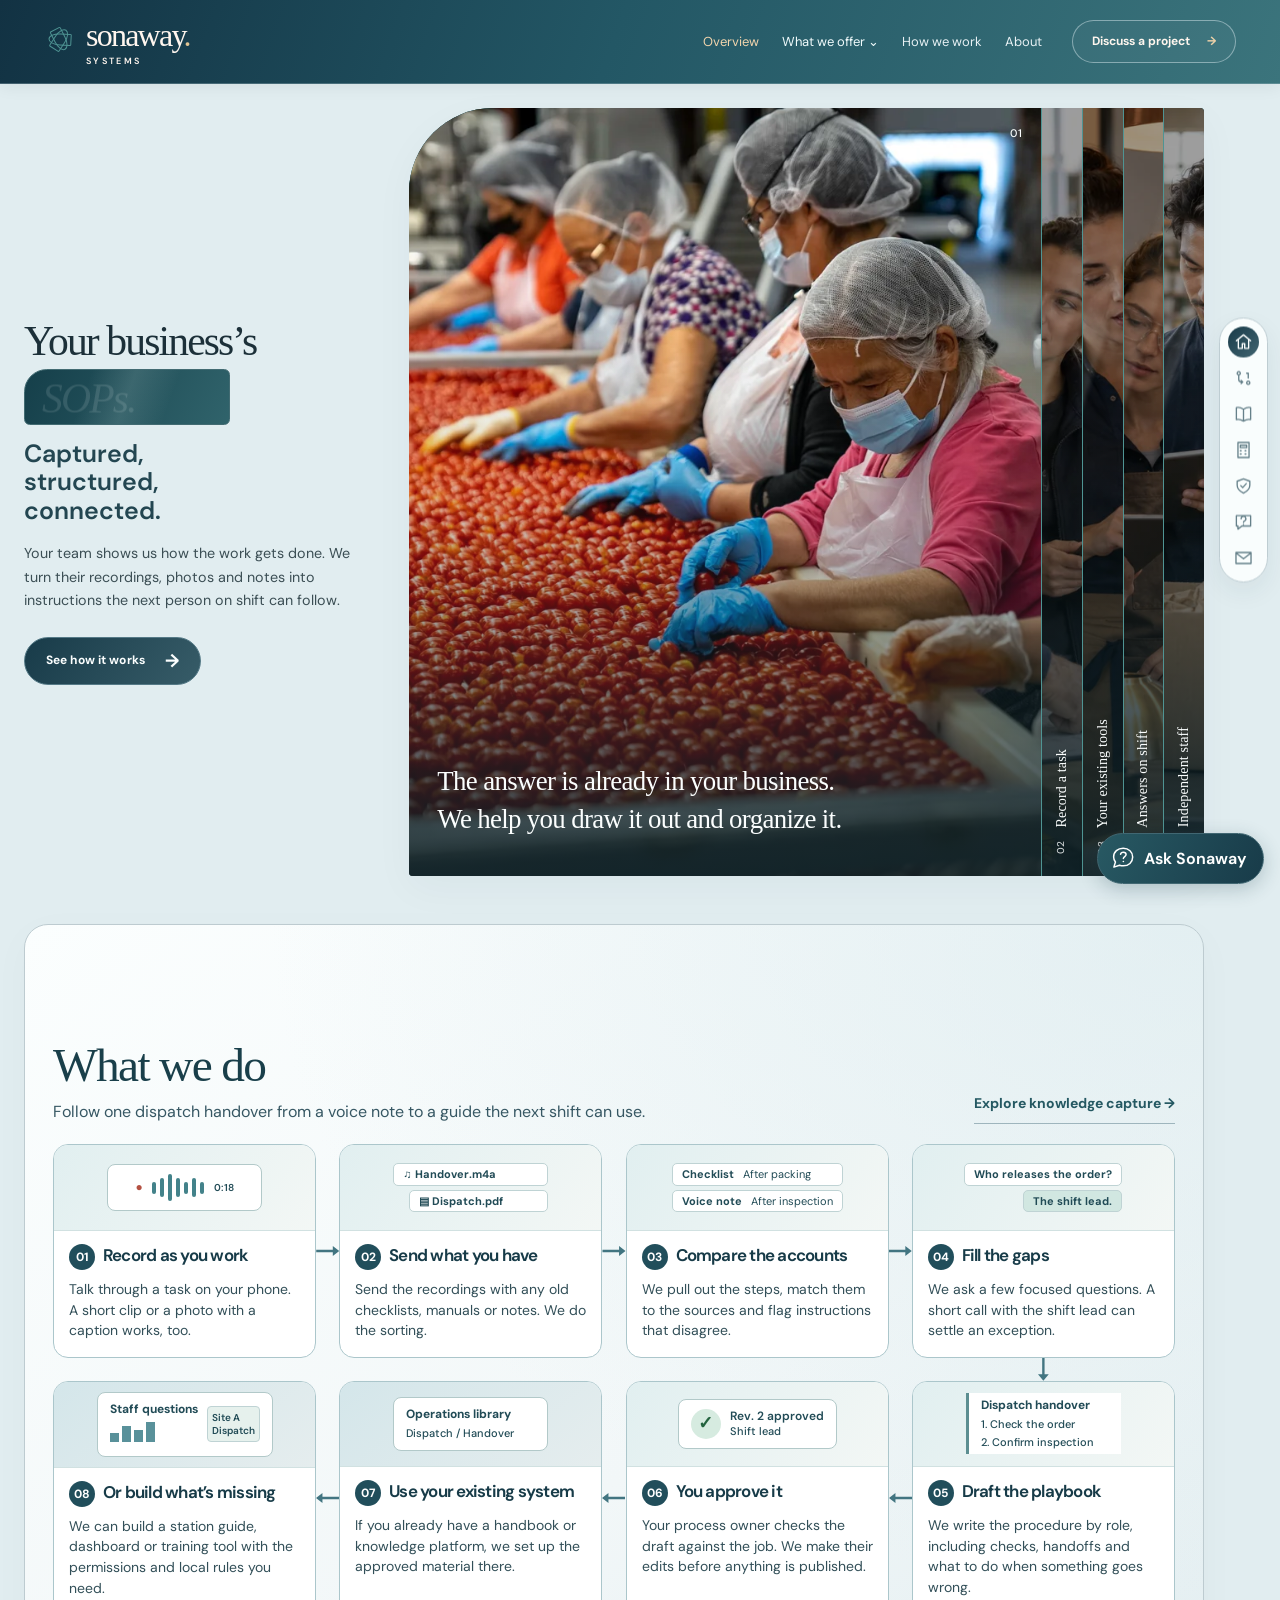
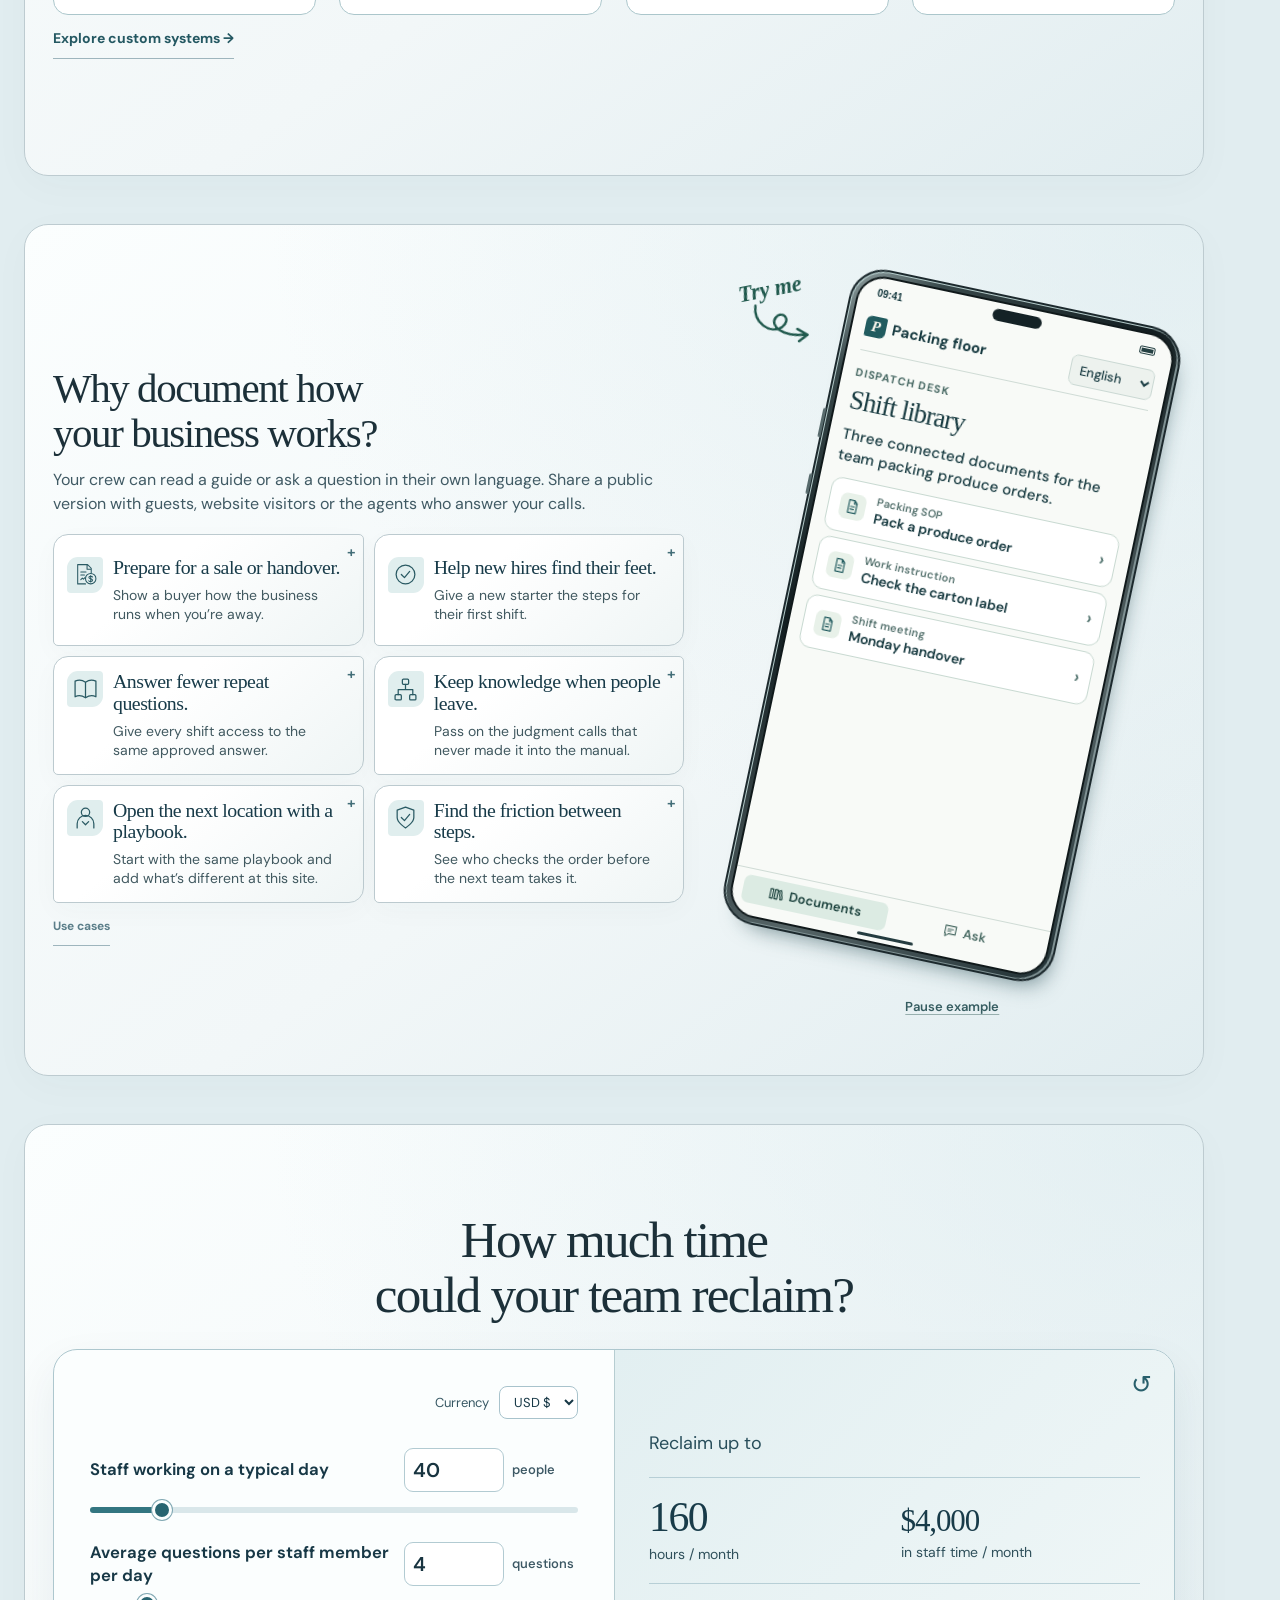
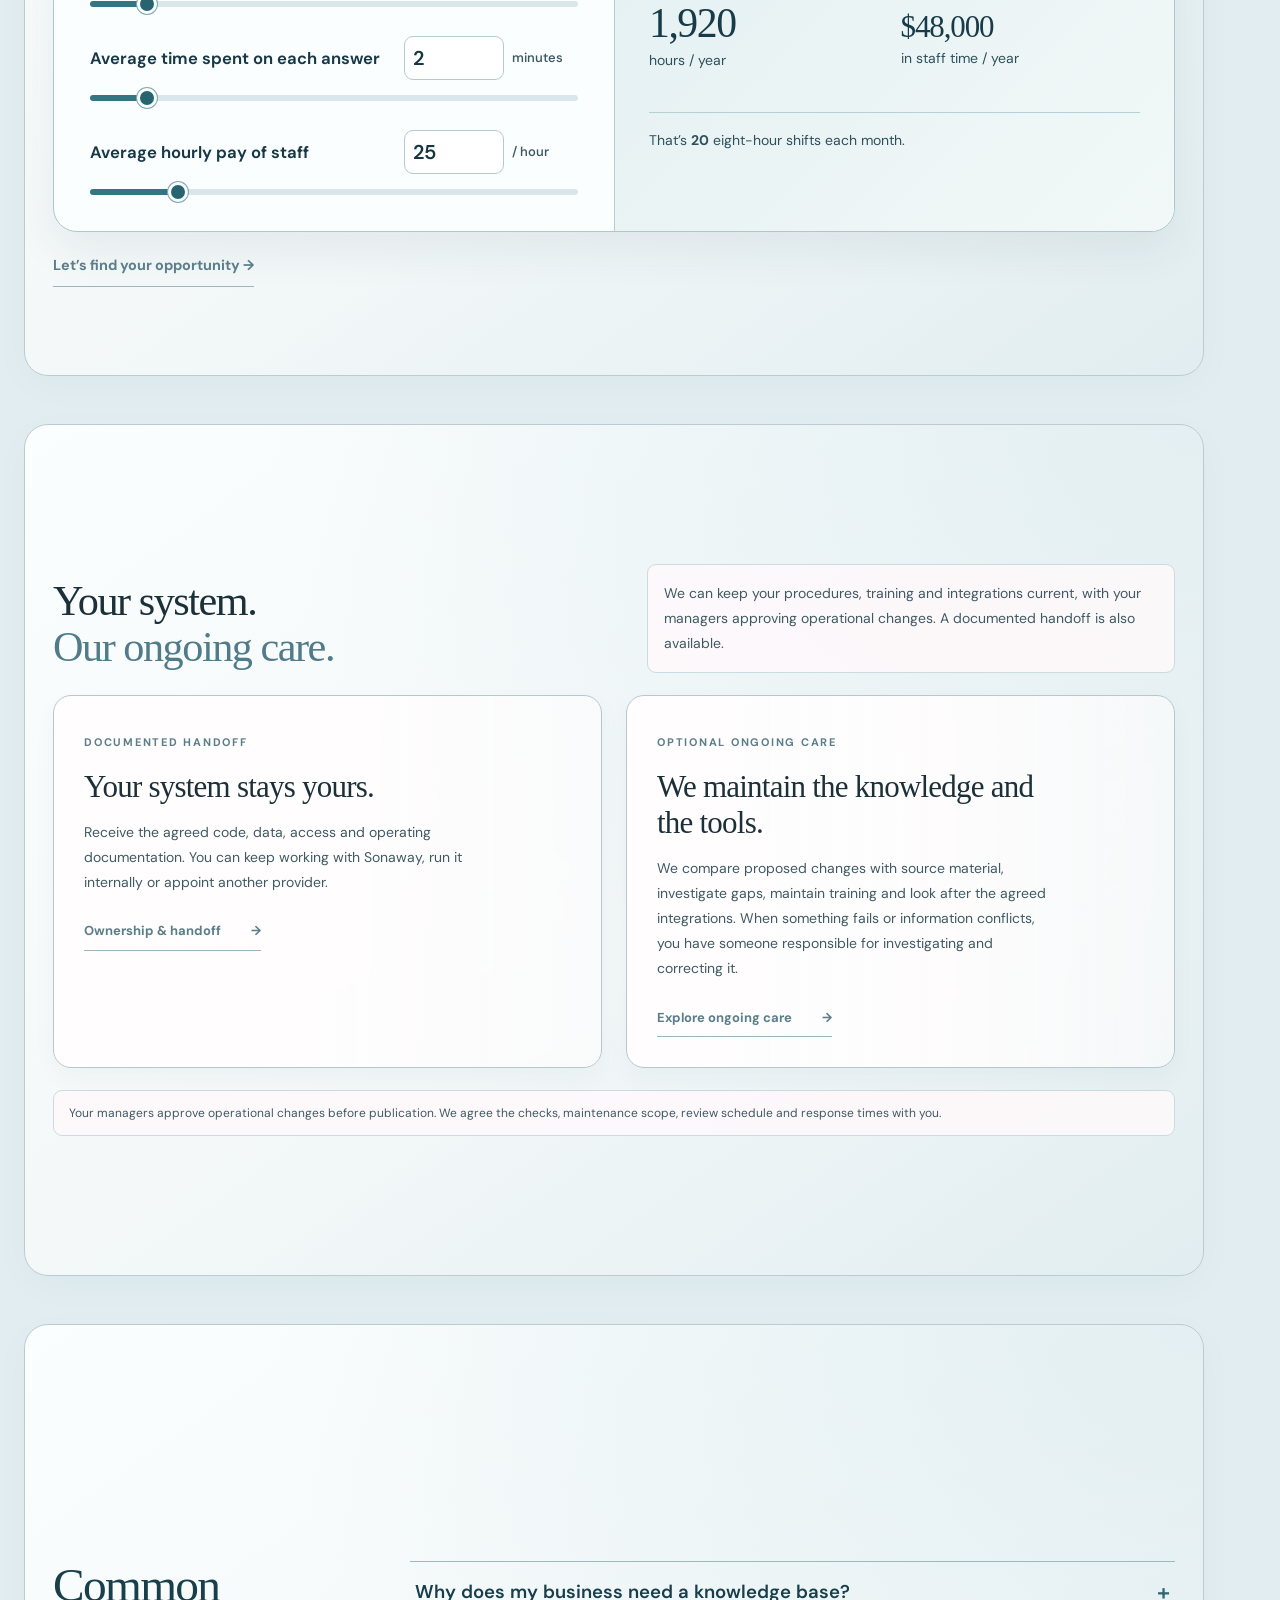
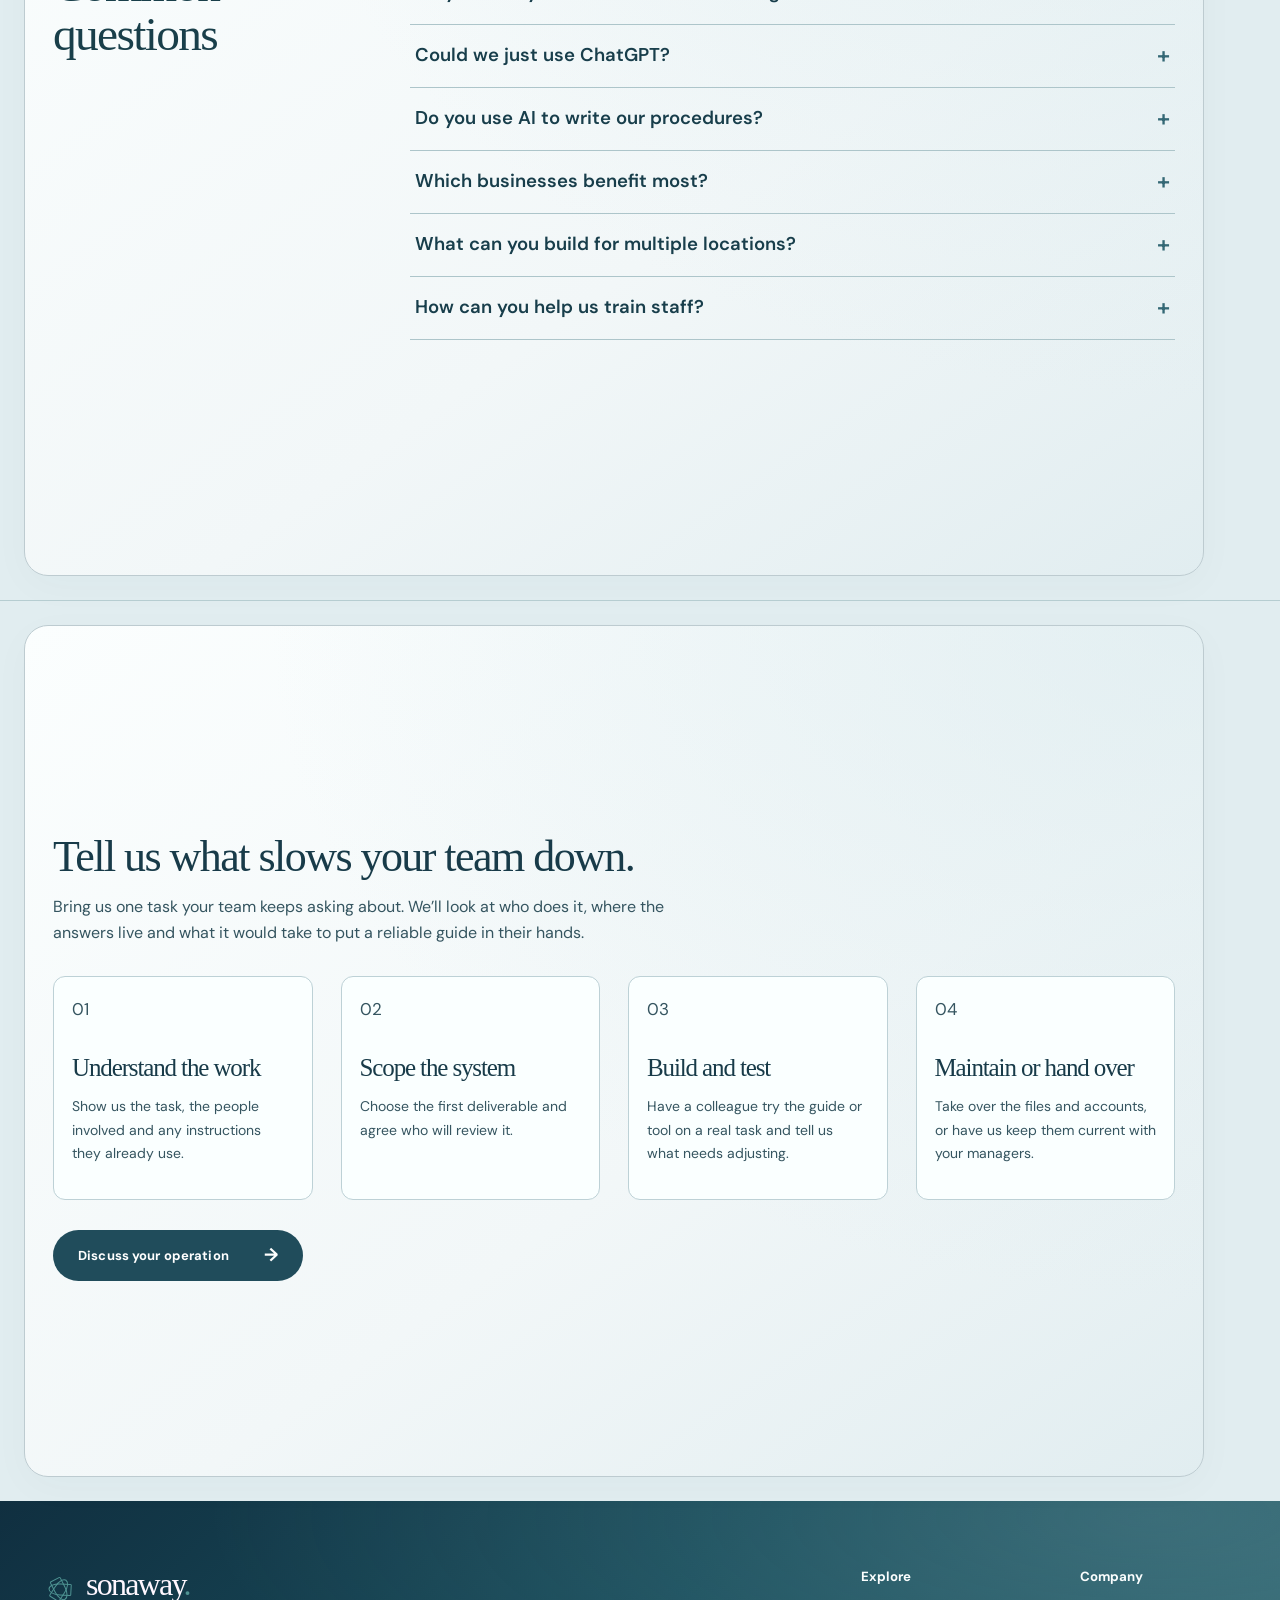
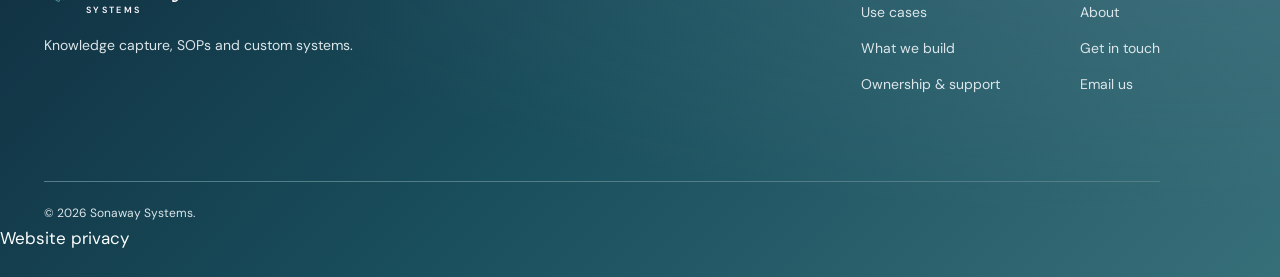
==== commit 666bf67b: "Hide the overview tour link in portrait orientation" ====
--- a/index.html
+++ b/index.html
@@ -1,8 +1,8 @@
 <!doctype html>
-<html lang="en"><head><meta charset="UTF-8"><meta name="viewport" content="width=device-width,initial-scale=1"><meta name="robots" content="index,follow"><meta name="theme-color" content="#183b49"><meta name="description" content="Sonaway Systems captures staff know-how, reconciles procedures and builds knowledge bases, training and custom tools for small and midsize businesses."><meta property="og:title" content="Sonaway Systems | Knowledge capture, SOPs &amp; custom systems"><meta property="og:description" content="Sonaway Systems captures staff know-how, reconciles procedures and builds knowledge bases, training and custom tools for small and midsize businesses."><meta property="og:type" content="website"><meta property="og:image" content="https://sonawaysystems.com/assets/packing-floor-v2.webp"><title>Sonaway Systems | Knowledge capture, SOPs &amp; custom systems</title><link rel="icon" href="assets/favicon.svg?v=20261108satin1" type="image/svg+xml"><link rel="preconnect" href="https://fonts.googleapis.com"><link rel="preconnect" href="https://fonts.gstatic.com" crossorigin><link href="https://fonts.googleapis.com/css2?family=DM+Sans:wght@400;500;600;700&amp;family=Manrope:wght@400;500;600;700;800&amp;display=swap" rel="stylesheet"><link href="assets/styles.css?v=systems-whole2" rel="stylesheet"><link href="assets/knowledge-demo.css?v=systems-whole2" rel="stylesheet"><link href="assets/calculator-compact.css?v=systems-whole2" rel="stylesheet"><link href="assets/intake.css?v=systems-whole2" rel="stylesheet"><link href="assets/resort-theme.css?v=systems-whole2" rel="stylesheet"><link href="assets/luxury-editorial.css?v=systems-whole2" rel="stylesheet"><link href="assets/benefit-cards.css?v=systems-whole2" rel="stylesheet"><link href="assets/palette.css?v=systems-whole2" rel="stylesheet"><link href="assets/photo-hero.css?v=systems-whole2" rel="stylesheet"><link href="assets/story-chapters.css?v=systems-whole2" rel="stylesheet"><link href="assets/satin-theme.css?v=systems-whole2" rel="stylesheet"><link href="assets/product-showcase.css?v=systems-whole2" rel="stylesheet"><link rel="stylesheet" href="assets/home-combined.css?v=systems-whole2"><link rel="stylesheet" href="assets/product-workspace.css?v=systems-whole2"><link rel="stylesheet" href="assets/site-refinements.css?v=systems-whole2"><link rel="stylesheet" href="assets/interaction-motion.css?v=systems-whole2"><link rel="stylesheet" href="assets/clarity-polish.css?v=systems-whole2"><link rel="stylesheet" href="assets/header-polish.css?v=systems-whole2"><link rel="stylesheet" href="assets/benefit-scenarios.css?v=systems-whole2"><link rel="stylesheet" href="assets/clear-offer.css?v=systems-whole2"><script src="assets/systems-nav.js?v=systems-whole2" defer></script><link rel="canonical" href="https://sonawaysystems.com/"><link rel="stylesheet" href="assets/systems-theme.css?v=flow1"><link rel="stylesheet" href="assets/overview-flow.css?v=2"><link rel="stylesheet" href="assets/site-cleanup.css?v=hero-story2"><link rel="stylesheet" href="assets/field-benefits.css?v=field1"><link rel="stylesheet" href="assets/packing-phone.css?v=phone3"><link rel="stylesheet" href="/assets/ask-sonaway.css?v=chat6"><script defer src="/assets/ask-sonaway.js?v=chat6"></script><link rel="stylesheet" href="/assets/portrait.css?v=1"></head><body class="story-home"><header class="site-header" id="top"><div class="nav-wrap wrap"><a class="brand" href="index.html" aria-label="Sonaway Systems home"><span class="brand-symbol"><span></span><span></span><span></span></span><span class="brand-name">sonaway<span class="brand-dot">.</span><small class="systems-brand-label">SYSTEMS</small></span></a><nav class="desktop-nav" aria-label="Main navigation"><a href="index.html" class="active">Overview</a><details class="systems-offer"><summary>What we offer <span aria-hidden="true">⌄</span></summary><div><a href="knowledge-capture.html">Knowledge Capture &amp; SOPs</a><a href="custom-systems.html">Custom Systems</a></div></details><a href="approach.html" class="">How we work</a><a href="about.html" class="">About</a></nav><a href="contact.html" class="nav-contact">Discuss a project <span>→</span></a><button class="mobile-menu-button" aria-label="Open menu" aria-expanded="false" aria-controls="mobile-nav"><svg class="icon " width="20" height="20" viewbox="0 0 24 24" fill="none" stroke="currentColor" stroke-width="1.6" stroke-linecap="round" stroke-linejoin="round" aria-hidden="true"><path d="M4 7h16M4 12h16M4 17h16"></path></svg></button></div><nav class="mobile-nav" id="mobile-nav" aria-label="Mobile navigation"><a href="index.html" class="active">Overview</a><details class="systems-offer"><summary>What we offer <span aria-hidden="true">⌄</span></summary><div><a href="knowledge-capture.html">Knowledge Capture &amp; SOPs</a><a href="custom-systems.html">Custom Systems</a></div></details><a href="approach.html" class="">How we work</a><a href="about.html" class="">About</a><a href="contact.html" class="mobile-cta">Discuss a project →</a></nav></header><nav class="story-index" aria-label="Homepage chapters"><a href="#story-overview" aria-label="Overview" data-story-link="" class="story-index-link" aria-current="location"><svg viewBox="0 0 24 24" fill="none" stroke="currentColor" stroke-width="1.7" stroke-linecap="round" stroke-linejoin="round" aria-hidden="true"><path d="M3 10.5 12 3l9 7.5 M5.5 9v11h5v-6h3v6h5V9"/></svg><span class="story-index-label">Overview</span></a><a href="#what-we-do" aria-label="What we do" data-story-link="" class="story-index-link"><svg viewBox="0 0 24 24" fill="none" stroke="currentColor" stroke-width="1.7" stroke-linecap="round" stroke-linejoin="round" aria-hidden="true"><path d="M6 4a2 2 0 1 0 .01 0z M18 16a2 2 0 1 0 .01 0z M6 8v6a3 3 0 0 0 3 3h2 M11 17l-2-2m2 2-2 2 M16 6h2v6"/></svg><span class="story-index-label">What we do</span></a><a href="#solutions" aria-label="Why it matters" data-story-link="" class="story-index-link"><svg viewBox="0 0 24 24" fill="none" stroke="currentColor" stroke-width="1.7" stroke-linecap="round" stroke-linejoin="round" aria-hidden="true"><path d="M3 4c4-1 6 0 9 2 3-2 5-3 9-2v15c-4-1-6 0-9 2-3-2-5-3-9-2z M12 6v15"/></svg><span class="story-index-label">Why it matters</span></a><a href="#time-calculator" aria-label="Time reclaimed" data-story-link="" class="story-index-link"><svg viewBox="0 0 24 24" fill="none" stroke="currentColor" stroke-width="1.7" stroke-linecap="round" stroke-linejoin="round" aria-hidden="true"><path d="M5 2.5h14v19H5z M8 6h8v3H8z M8 13h1m5 0h1m-7 4h1m5 0h1"/></svg><span class="story-index-label">Time reclaimed</span></a><a href="#managed-support" aria-label="Ownership &amp; care" data-story-link="" class="story-index-link"><svg viewBox="0 0 24 24" fill="none" stroke="currentColor" stroke-width="1.7" stroke-linecap="round" stroke-linejoin="round" aria-hidden="true"><path d="M12 3 4 6v5c0 5 4 8 8 10 4-2 8-5 8-10V6z M8.5 11.5l2.5 2.5 4.5-5"/></svg><span class="story-index-label">Ownership &amp; care</span></a><a href="#common-questions" aria-label="Common questions" data-story-link="" class="story-index-link"><svg viewBox="0 0 24 24" fill="none" stroke="currentColor" stroke-width="1.7" stroke-linecap="round" stroke-linejoin="round" aria-hidden="true"><path d="M3 4h18v13H10l-5 4v-4H3z M9 8a3 3 0 1 1 4 2.8c-1 .4-1 1-1 1.7 M12 15h.01"/></svg><span class="story-index-label">Common questions</span></a><a href="#story-contact" aria-label="Get started" data-story-link="" class="story-index-link"><svg viewBox="0 0 24 24" fill="none" stroke="currentColor" stroke-width="1.7" stroke-linecap="round" stroke-linejoin="round" aria-hidden="true"><path d="M2.5 5h19v14h-19z M3 6l9 7 9-7"/></svg><span class="story-index-label">Get started</span></a></nav><main id="main"><section class="photo-hero story-chapter story-screen story-cover" aria-labelledby="photo-hero-title" id="story-overview" data-story-chapter="" data-story-label="Overview" data-story-index="0"><div class="photo-hero-inner"><div class="ph-copy"><h1 id="photo-hero-title" aria-label="Your business’s knowledge, SOPs, playbook and processes"><span>Your business’s</span> <em class="hero-word"><span data-rotate-word>knowledge.</span></em></h1>
+<html lang="en"><head><meta charset="UTF-8"><meta name="viewport" content="width=device-width,initial-scale=1"><meta name="robots" content="index,follow"><meta name="theme-color" content="#183b49"><meta name="description" content="Sonaway Systems captures staff know-how, reconciles procedures and builds knowledge bases, training and custom tools for small and midsize businesses."><meta property="og:title" content="Sonaway Systems | Knowledge capture, SOPs &amp; custom systems"><meta property="og:description" content="Sonaway Systems captures staff know-how, reconciles procedures and builds knowledge bases, training and custom tools for small and midsize businesses."><meta property="og:type" content="website"><meta property="og:image" content="https://sonawaysystems.com/assets/packing-floor-v2.webp"><title>Sonaway Systems | Knowledge capture, SOPs &amp; custom systems</title><link rel="icon" href="assets/favicon.svg?v=20261108satin1" type="image/svg+xml"><link rel="preconnect" href="https://fonts.googleapis.com"><link rel="preconnect" href="https://fonts.gstatic.com" crossorigin><link href="https://fonts.googleapis.com/css2?family=DM+Sans:wght@400;500;600;700&amp;family=Manrope:wght@400;500;600;700;800&amp;display=swap" rel="stylesheet"><link href="assets/styles.css?v=systems-whole2" rel="stylesheet"><link href="assets/knowledge-demo.css?v=systems-whole2" rel="stylesheet"><link href="assets/calculator-compact.css?v=systems-whole2" rel="stylesheet"><link href="assets/intake.css?v=systems-whole2" rel="stylesheet"><link href="assets/resort-theme.css?v=systems-whole2" rel="stylesheet"><link href="assets/luxury-editorial.css?v=systems-whole2" rel="stylesheet"><link href="assets/benefit-cards.css?v=systems-whole2" rel="stylesheet"><link href="assets/palette.css?v=systems-whole2" rel="stylesheet"><link href="assets/photo-hero.css?v=systems-whole2" rel="stylesheet"><link href="assets/story-chapters.css?v=systems-whole2" rel="stylesheet"><link href="assets/satin-theme.css?v=systems-whole2" rel="stylesheet"><link href="assets/product-showcase.css?v=systems-whole2" rel="stylesheet"><link rel="stylesheet" href="assets/home-combined.css?v=systems-whole2"><link rel="stylesheet" href="assets/product-workspace.css?v=systems-whole2"><link rel="stylesheet" href="assets/site-refinements.css?v=systems-whole2"><link rel="stylesheet" href="assets/interaction-motion.css?v=systems-whole2"><link rel="stylesheet" href="assets/clarity-polish.css?v=systems-whole2"><link rel="stylesheet" href="assets/header-polish.css?v=systems-whole2"><link rel="stylesheet" href="assets/benefit-scenarios.css?v=systems-whole2"><link rel="stylesheet" href="assets/clear-offer.css?v=systems-whole2"><script src="assets/systems-nav.js?v=systems-whole2" defer></script><link rel="canonical" href="https://sonawaysystems.com/"><link rel="stylesheet" href="assets/systems-theme.css?v=flow1"><link rel="stylesheet" href="assets/overview-flow.css?v=2"><link rel="stylesheet" href="assets/site-cleanup.css?v=hero-story2"><link rel="stylesheet" href="assets/field-benefits.css?v=field1"><link rel="stylesheet" href="assets/packing-phone.css?v=phone3"><link rel="stylesheet" href="/assets/ask-sonaway.css?v=chat6"><script defer src="/assets/ask-sonaway.js?v=chat6"></script><link rel="stylesheet" href="/assets/portrait.css?v=2"></head><body class="story-home"><header class="site-header" id="top"><div class="nav-wrap wrap"><a class="brand" href="index.html" aria-label="Sonaway Systems home"><span class="brand-symbol"><span></span><span></span><span></span></span><span class="brand-name">sonaway<span class="brand-dot">.</span><small class="systems-brand-label">SYSTEMS</small></span></a><nav class="desktop-nav" aria-label="Main navigation"><a href="index.html" class="active">Overview</a><details class="systems-offer"><summary>What we offer <span aria-hidden="true">⌄</span></summary><div><a href="knowledge-capture.html">Knowledge Capture &amp; SOPs</a><a href="custom-systems.html">Custom Systems</a></div></details><a href="approach.html" class="">How we work</a><a href="about.html" class="">About</a></nav><a href="contact.html" class="nav-contact">Discuss a project <span>→</span></a><button class="mobile-menu-button" aria-label="Open menu" aria-expanded="false" aria-controls="mobile-nav"><svg class="icon " width="20" height="20" viewbox="0 0 24 24" fill="none" stroke="currentColor" stroke-width="1.6" stroke-linecap="round" stroke-linejoin="round" aria-hidden="true"><path d="M4 7h16M4 12h16M4 17h16"></path></svg></button></div><nav class="mobile-nav" id="mobile-nav" aria-label="Mobile navigation"><a href="index.html" class="active">Overview</a><details class="systems-offer"><summary>What we offer <span aria-hidden="true">⌄</span></summary><div><a href="knowledge-capture.html">Knowledge Capture &amp; SOPs</a><a href="custom-systems.html">Custom Systems</a></div></details><a href="approach.html" class="">How we work</a><a href="about.html" class="">About</a><a href="contact.html" class="mobile-cta">Discuss a project →</a></nav></header><nav class="story-index" aria-label="Homepage chapters"><a href="#story-overview" aria-label="Overview" data-story-link="" class="story-index-link" aria-current="location"><svg viewBox="0 0 24 24" fill="none" stroke="currentColor" stroke-width="1.7" stroke-linecap="round" stroke-linejoin="round" aria-hidden="true"><path d="M3 10.5 12 3l9 7.5 M5.5 9v11h5v-6h3v6h5V9"/></svg><span class="story-index-label">Overview</span></a><a href="#what-we-do" aria-label="What we do" data-story-link="" class="story-index-link"><svg viewBox="0 0 24 24" fill="none" stroke="currentColor" stroke-width="1.7" stroke-linecap="round" stroke-linejoin="round" aria-hidden="true"><path d="M6 4a2 2 0 1 0 .01 0z M18 16a2 2 0 1 0 .01 0z M6 8v6a3 3 0 0 0 3 3h2 M11 17l-2-2m2 2-2 2 M16 6h2v6"/></svg><span class="story-index-label">What we do</span></a><a href="#solutions" aria-label="Why it matters" data-story-link="" class="story-index-link"><svg viewBox="0 0 24 24" fill="none" stroke="currentColor" stroke-width="1.7" stroke-linecap="round" stroke-linejoin="round" aria-hidden="true"><path d="M3 4c4-1 6 0 9 2 3-2 5-3 9-2v15c-4-1-6 0-9 2-3-2-5-3-9-2z M12 6v15"/></svg><span class="story-index-label">Why it matters</span></a><a href="#time-calculator" aria-label="Time reclaimed" data-story-link="" class="story-index-link"><svg viewBox="0 0 24 24" fill="none" stroke="currentColor" stroke-width="1.7" stroke-linecap="round" stroke-linejoin="round" aria-hidden="true"><path d="M5 2.5h14v19H5z M8 6h8v3H8z M8 13h1m5 0h1m-7 4h1m5 0h1"/></svg><span class="story-index-label">Time reclaimed</span></a><a href="#managed-support" aria-label="Ownership &amp; care" data-story-link="" class="story-index-link"><svg viewBox="0 0 24 24" fill="none" stroke="currentColor" stroke-width="1.7" stroke-linecap="round" stroke-linejoin="round" aria-hidden="true"><path d="M12 3 4 6v5c0 5 4 8 8 10 4-2 8-5 8-10V6z M8.5 11.5l2.5 2.5 4.5-5"/></svg><span class="story-index-label">Ownership &amp; care</span></a><a href="#common-questions" aria-label="Common questions" data-story-link="" class="story-index-link"><svg viewBox="0 0 24 24" fill="none" stroke="currentColor" stroke-width="1.7" stroke-linecap="round" stroke-linejoin="round" aria-hidden="true"><path d="M3 4h18v13H10l-5 4v-4H3z M9 8a3 3 0 1 1 4 2.8c-1 .4-1 1-1 1.7 M12 15h.01"/></svg><span class="story-index-label">Common questions</span></a><a href="#story-contact" aria-label="Get started" data-story-link="" class="story-index-link"><svg viewBox="0 0 24 24" fill="none" stroke="currentColor" stroke-width="1.7" stroke-linecap="round" stroke-linejoin="round" aria-hidden="true"><path d="M2.5 5h19v14h-19z M3 6l9 7 9-7"/></svg><span class="story-index-label">Get started</span></a></nav><main id="main"><section class="photo-hero story-chapter story-screen story-cover" aria-labelledby="photo-hero-title" id="story-overview" data-story-chapter="" data-story-label="Overview" data-story-index="0"><div class="photo-hero-inner"><div class="ph-copy"><h1 id="photo-hero-title" aria-label="Your business’s knowledge, SOPs, playbook and processes"><span>Your business’s</span> <em class="hero-word"><span data-rotate-word>knowledge.</span></em></h1>
 <p class="hero-signoff"><span>Captured,</span> <span>structured,</span> <span>connected.</span></p>
 <p class="ph-offer">Your team shows us how the work gets done. We turn their recordings, photos and notes into instructions the next person on shift can follow.</p>
-<a class="btn btn-primary" href="#what-we-do">See how it works <span aria-hidden="true">→</span></a>
+<a class="btn btn-primary overview-tour-link" href="#what-we-do">See how it works <span aria-hidden="true">→</span></a>
 </div><div class="ph-gallery"><div class="ph-accordion" aria-label="Explore our services" data-photo-accordion>
 <article class="ph-panel is-active" data-photo-panel>
 <img src="assets/tomato-packing-crew.webp" alt="A packing crew sorts cherry tomatoes as they move along a conveyor." width="1650" height="928" fetchpriority="high" decoding="async">
--- a/assets/portrait.css
+++ b/assets/portrait.css
@@ -150,3 +150,8 @@
 @media (orientation: portrait) and (prefers-reduced-motion: reduce) {
   html:has(body:is(.story-home,.story-interior)) { scroll-snap-type: none; }
 }
+
+@media (orientation: portrait) {
+  #story-overview .overview-tour-link { display: none; }
+  .story-home #story-overview .ph-copy .ph-offer { grid-column: 1 / -1; }
+}
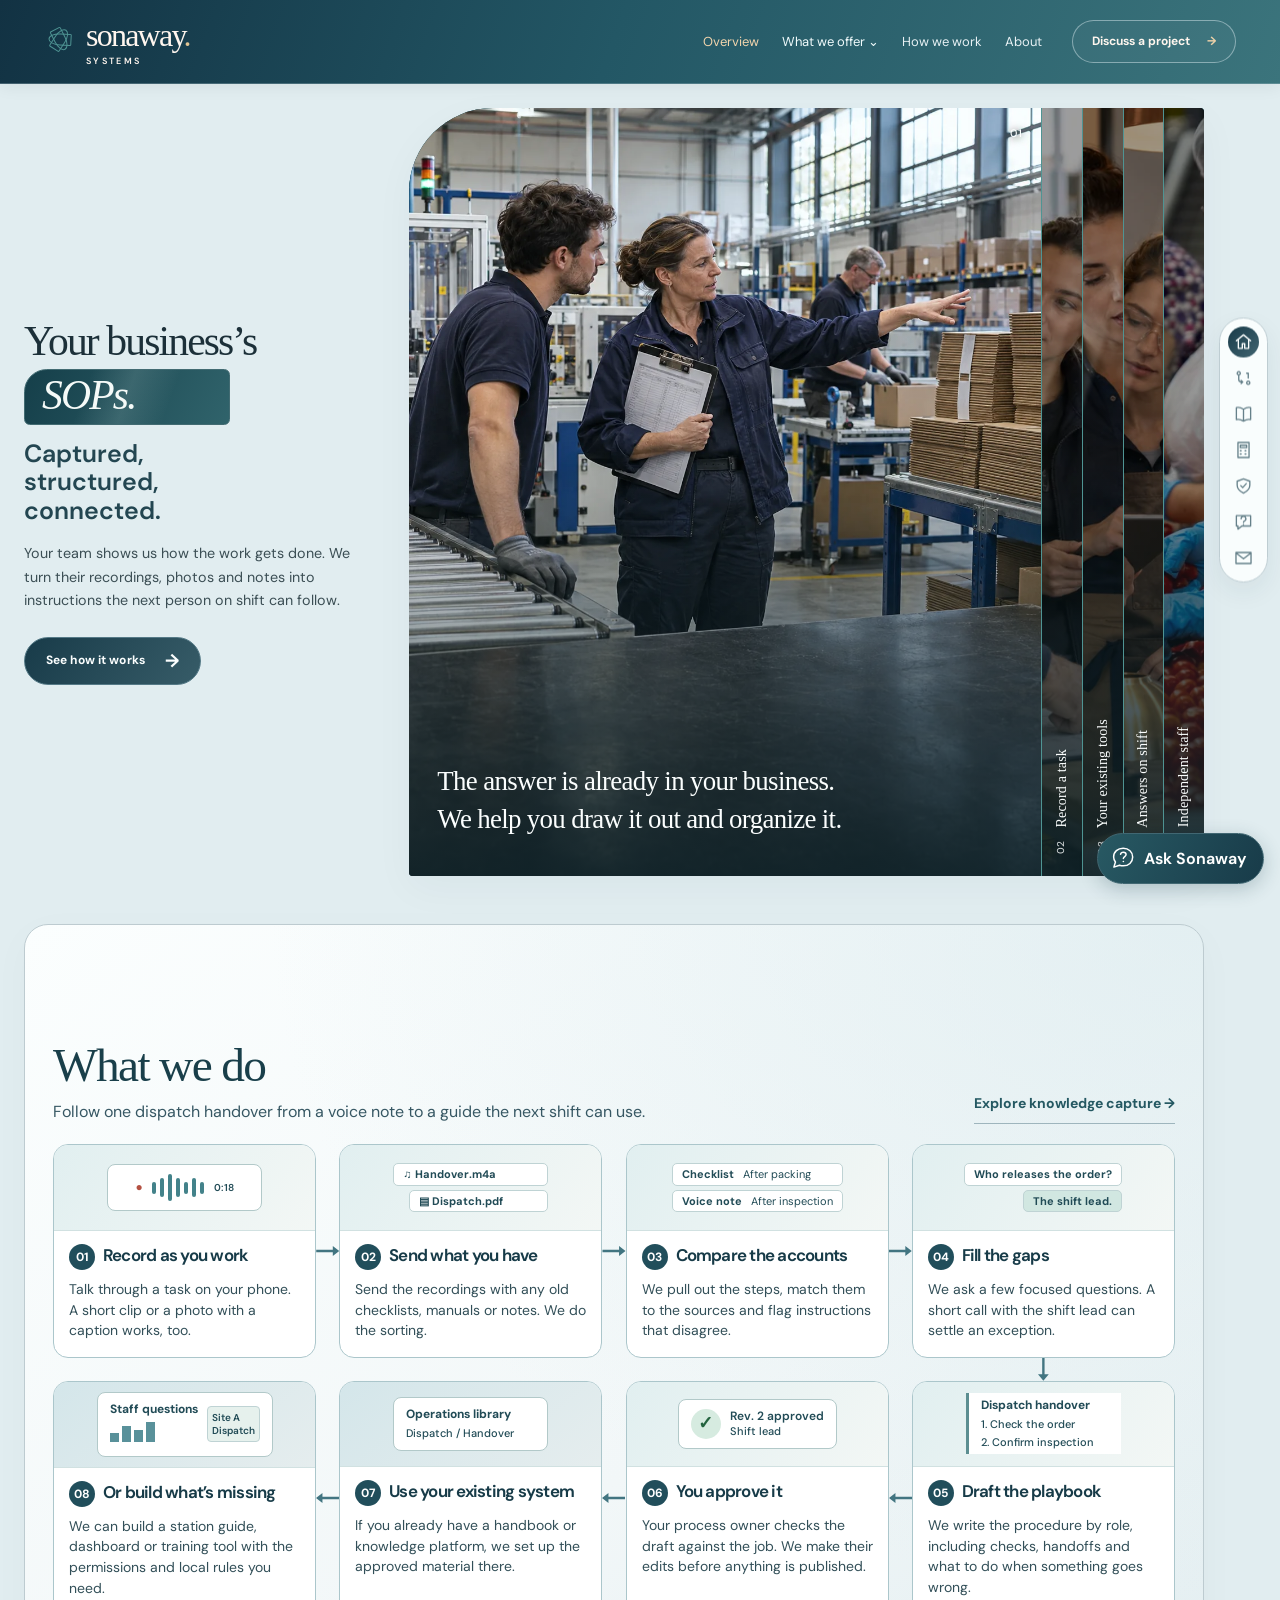
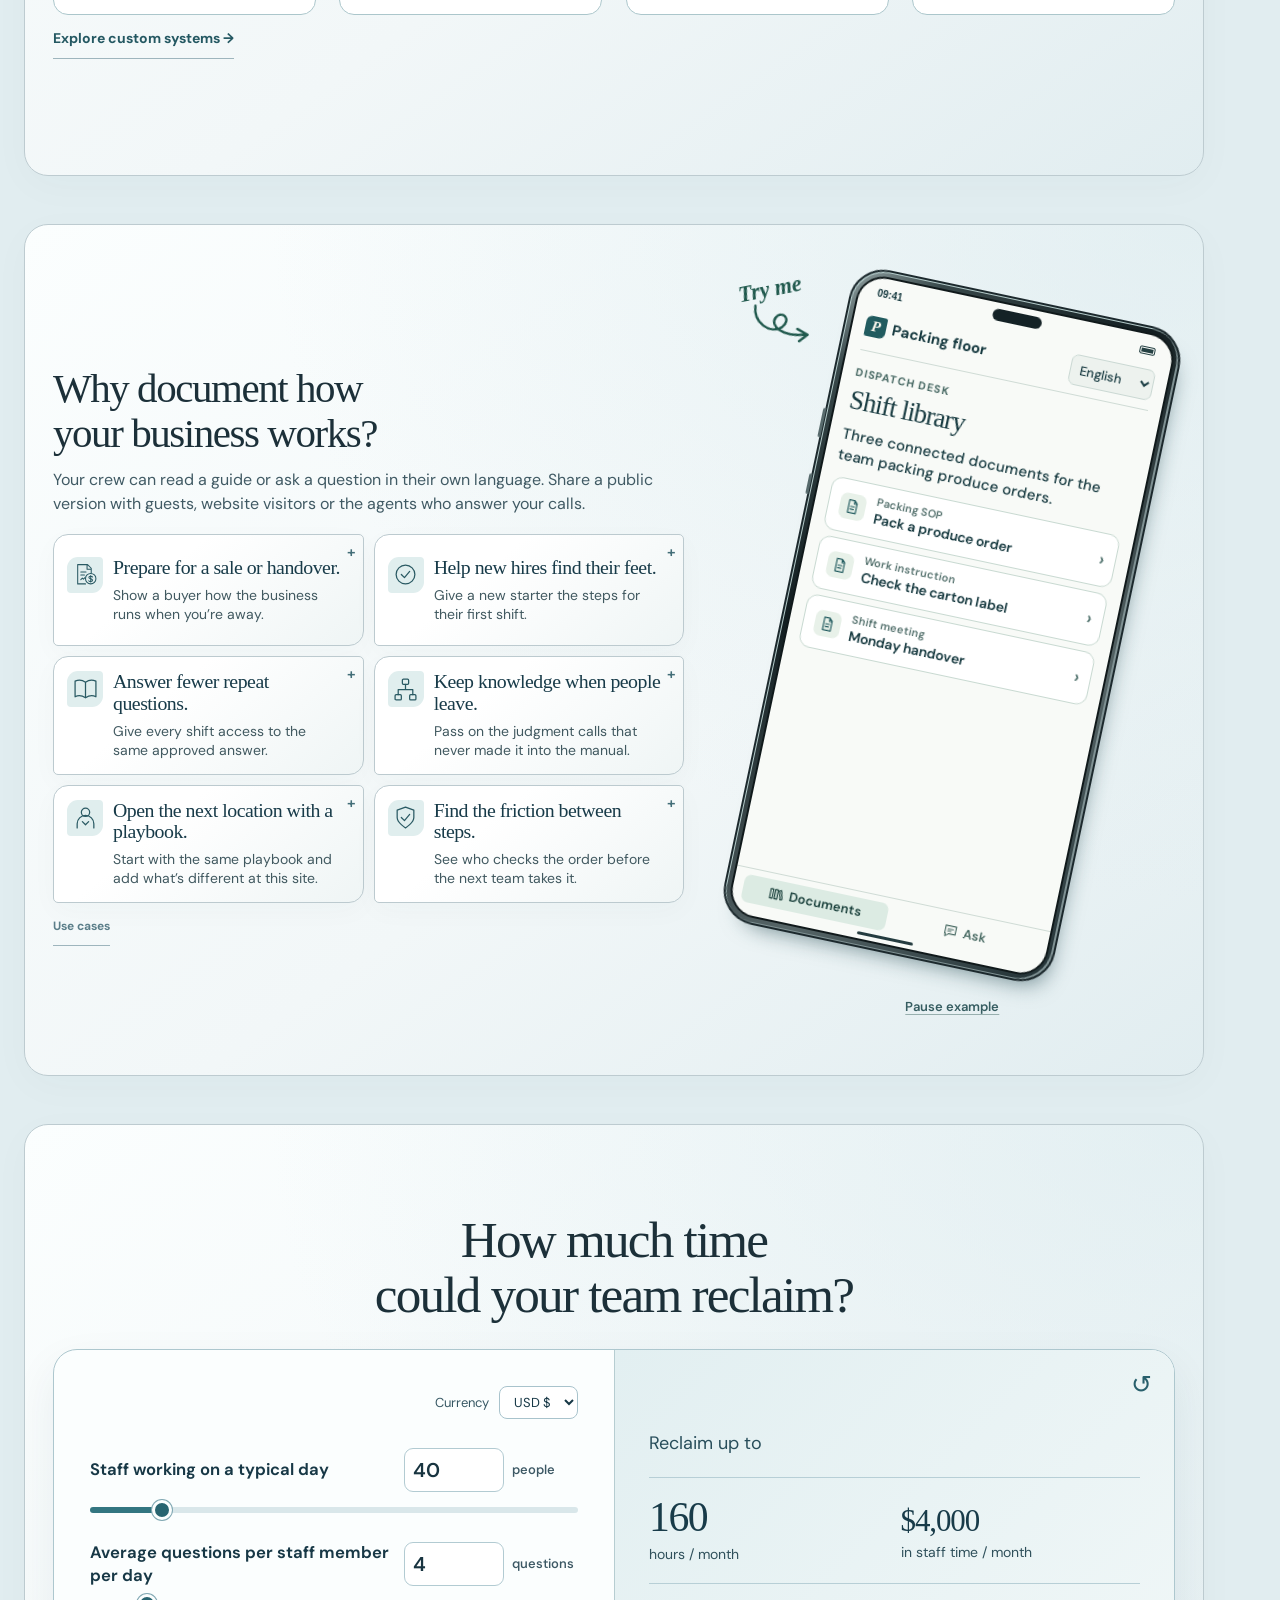
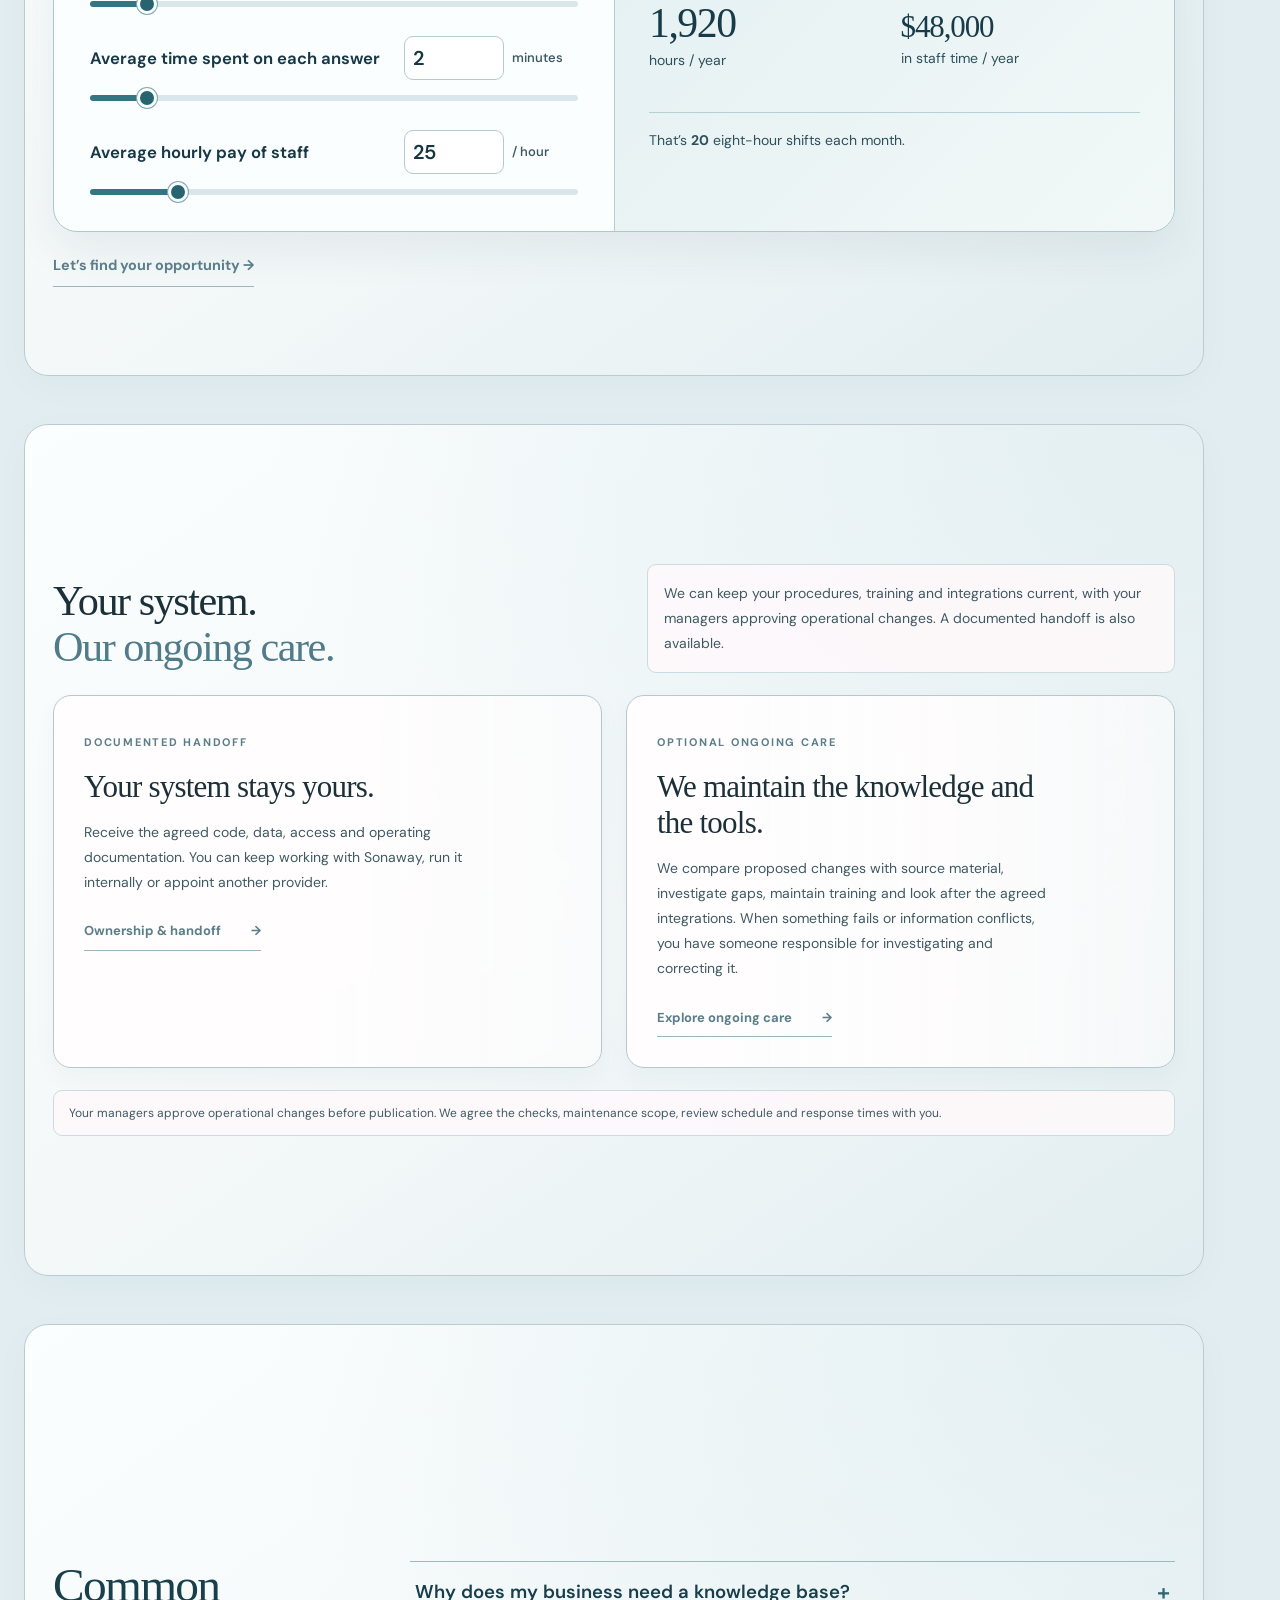
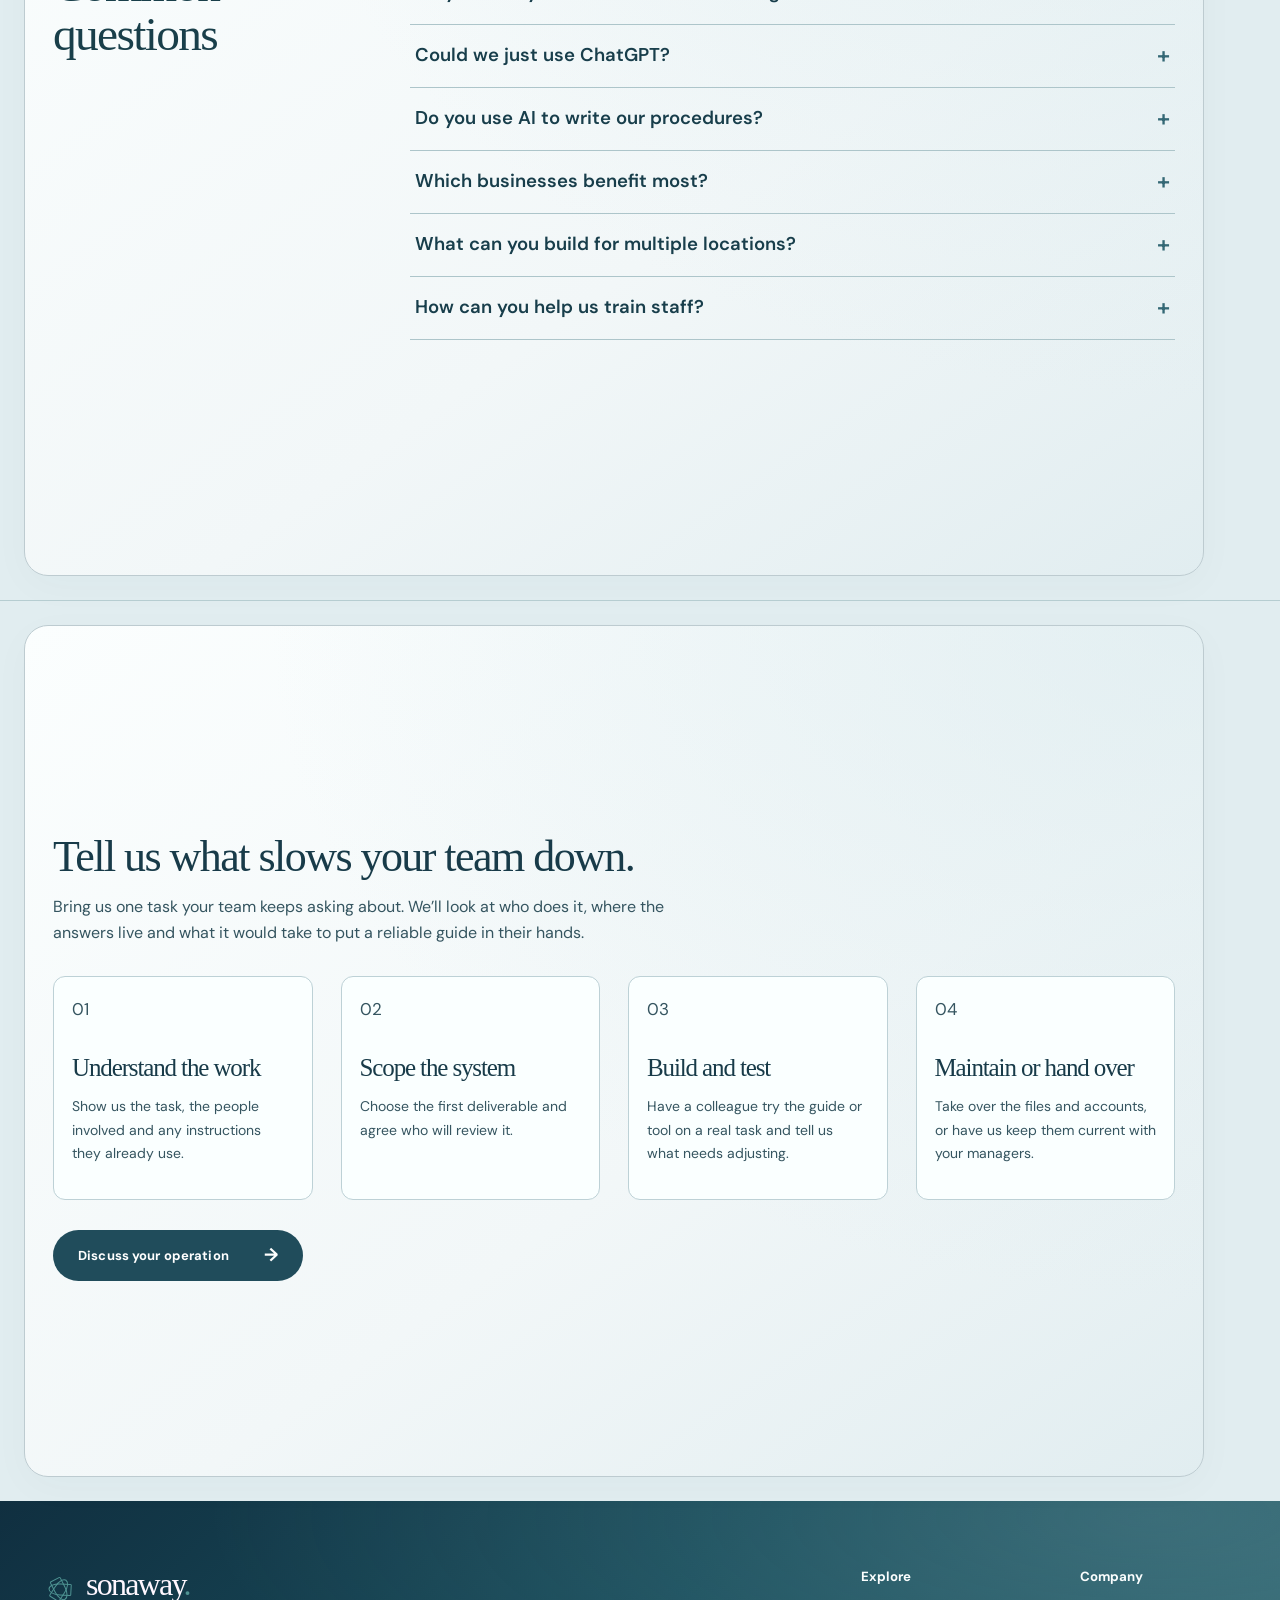
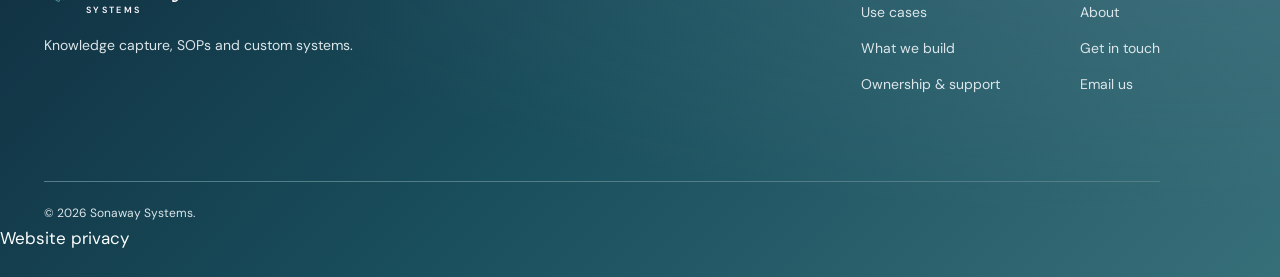
==== commit 3129f6cb: "Open the homepage with a shift lead directing the packing line" ====
--- a/index.html
+++ b/index.html
@@ -5,7 +5,7 @@
 <a class="btn btn-primary overview-tour-link" href="#what-we-do">See how it works <span aria-hidden="true">→</span></a>
 </div><div class="ph-gallery"><div class="ph-accordion" aria-label="Explore our services" data-photo-accordion>
 <article class="ph-panel is-active" data-photo-panel>
-<img src="assets/tomato-packing-crew.webp" alt="A packing crew sorts cherry tomatoes as they move along a conveyor." width="1650" height="928" fetchpriority="high" decoding="async">
+<img src="assets/packing-changeover-lead.webp" alt="A shift lead holds a work order and directs a colleague toward the next station on the packing line." width="1122" height="1402" fetchpriority="high" decoding="async">
 <button type="button" class="ph-trigger" aria-expanded="true" aria-controls="ph-story-0" aria-label="01 Your team’s know-how"><span class="ph-strip" aria-hidden="true"><span>01</span>Your team’s know-how</span><span class="ph-open-number" aria-hidden="true">01</span></button>
 <div class="ph-story" id="ph-story-0"><h2 class="ph-opening-lines"><span>The answer is already in your business.</span> <span>We help you draw it out and organize it.</span></h2></div>
 </article>
@@ -25,7 +25,7 @@
 <div class="ph-story" id="ph-story-3" hidden><h2>The right information when your staff needs it.</h2><p>Scan the station’s QR code or ask a question in your own language. The answer and its source guide are automatically available in the languages your crew uses, whether that’s English, Spanish, German or Chinese.</p></div>
 </article>
 <article class="ph-panel" data-photo-panel>
-<img src="assets/packing-floor-v2.webp" alt="A supervisor and colleague at a packing station" width="1200" height="1000" loading="lazy" decoding="async">
+<img src="assets/tomato-packing-crew.webp" alt="A packing crew sorts cherry tomatoes as they move along a conveyor." width="1650" height="928" loading="lazy" decoding="async">
 <button type="button" class="ph-trigger" aria-expanded="false" aria-controls="ph-story-4" aria-label="05 Independent staff"><span class="ph-strip" aria-hidden="true"><span>05</span>Independent staff</span><span class="ph-open-number" aria-hidden="true">05</span></button>
 <div class="ph-story" id="ph-story-4" hidden><h2>Help new hires work independently sooner.</h2><p>A new packer can check which label a customer needs and see a finished example. The shift lead only steps in when an order falls outside the guide.</p></div>
 </article></div><div class="ph-mobile-choices" role="group" aria-label="Choose a panel"><button type="button" class="ph-mobile-choice" data-photo-choice="0" aria-pressed="true" aria-controls="ph-story-0"><span>01</span>Your team’s know-how</button>
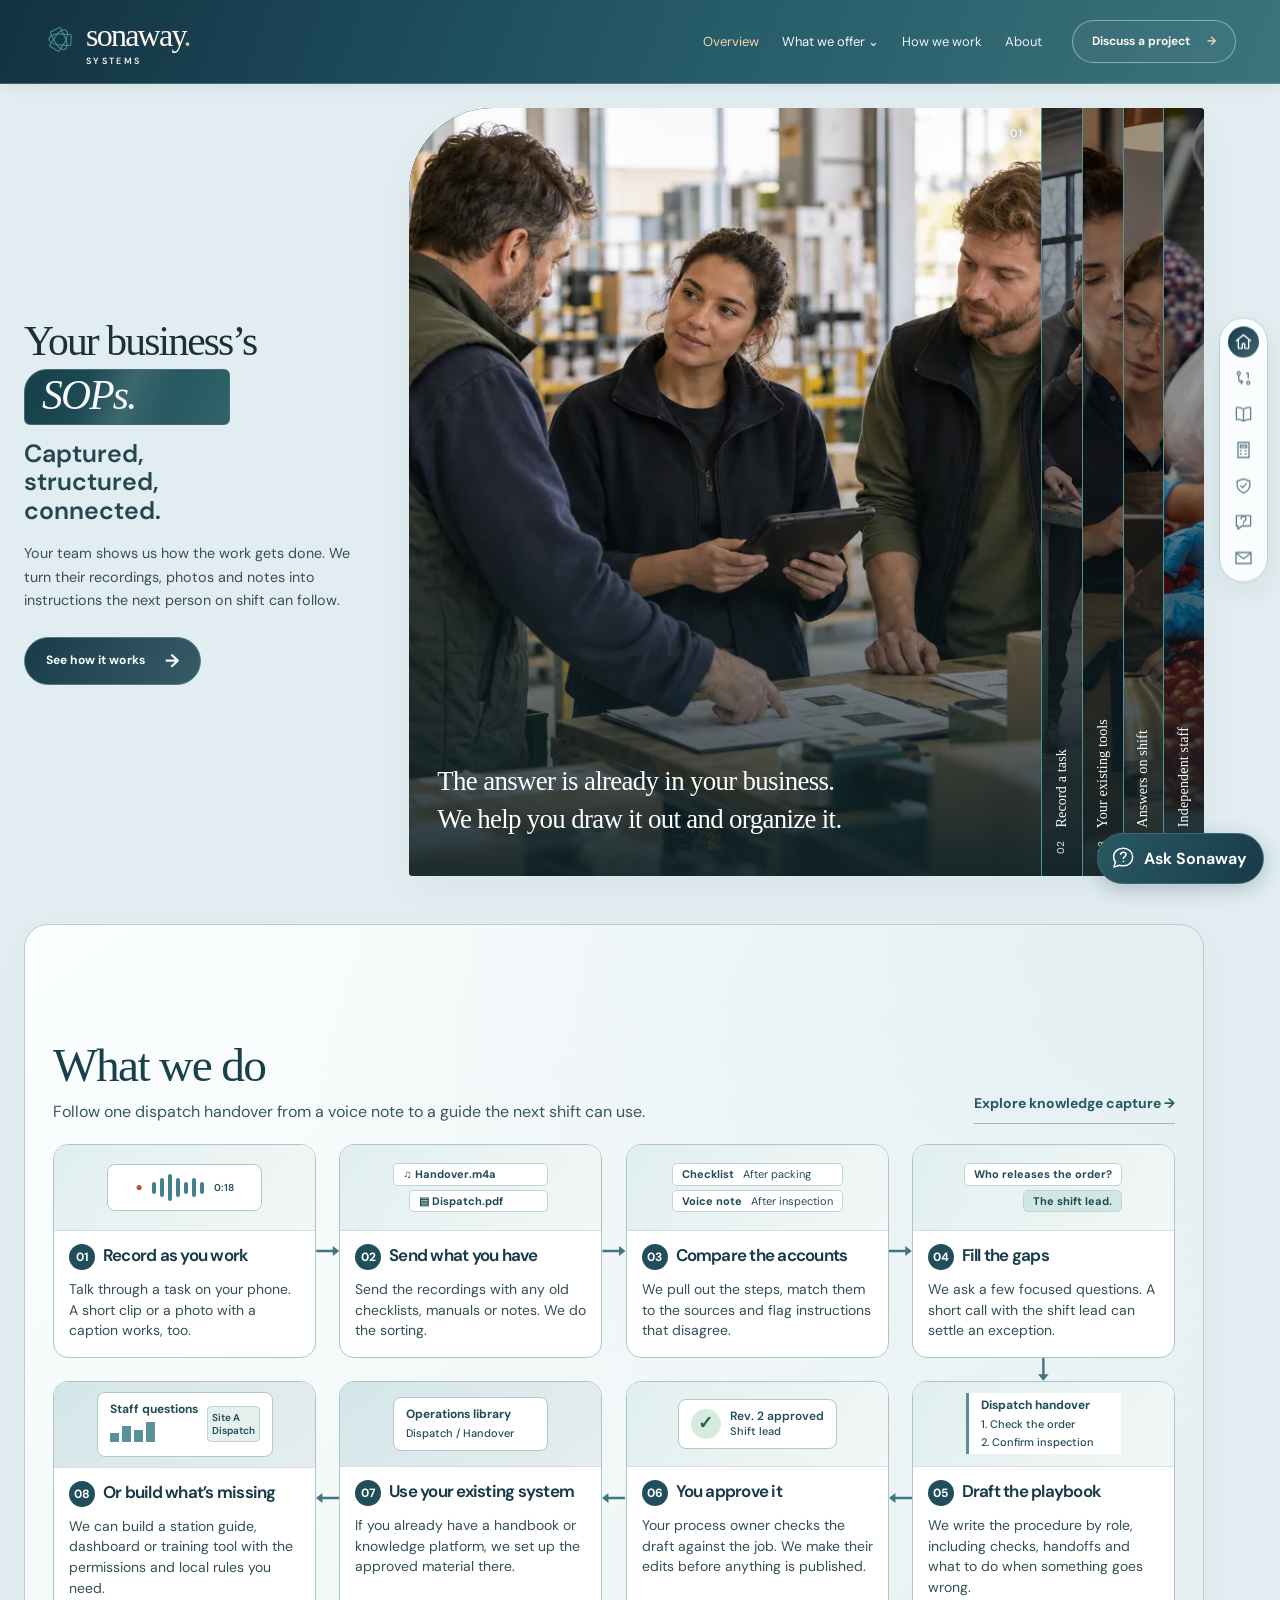
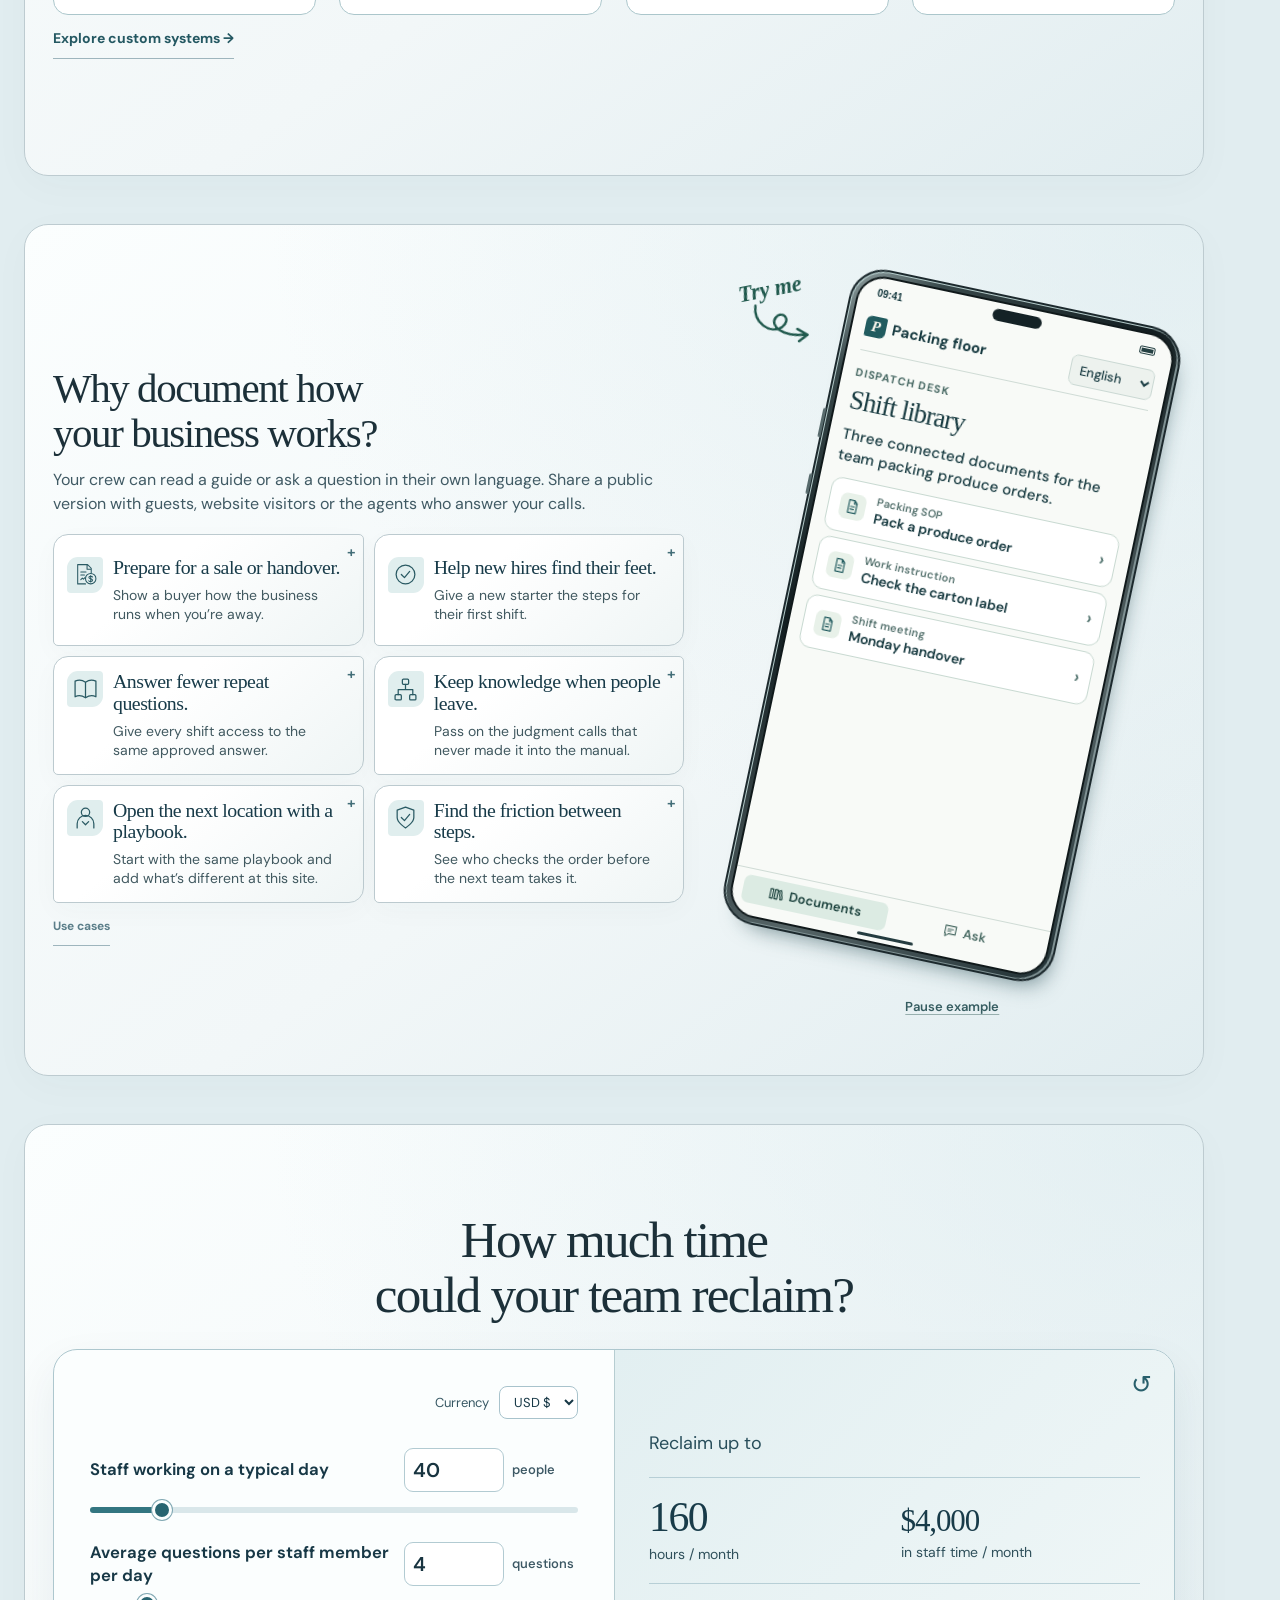
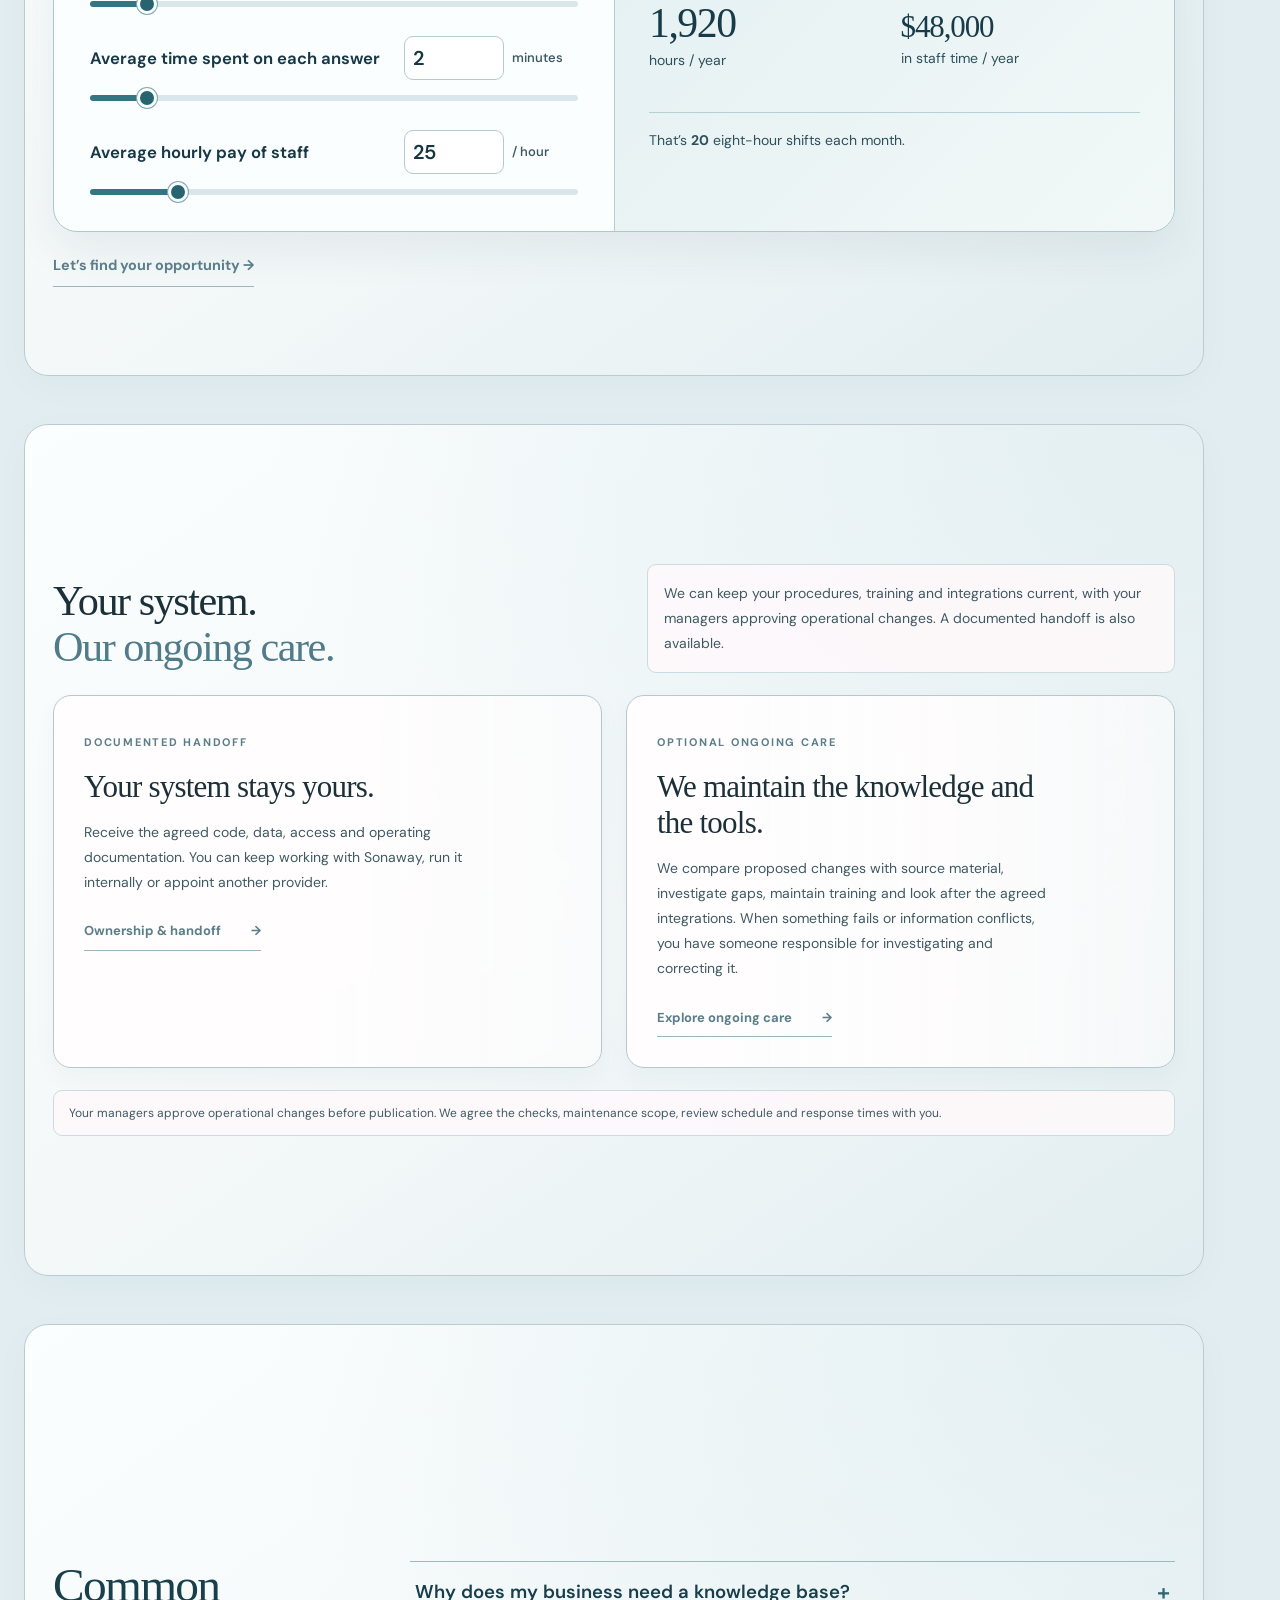
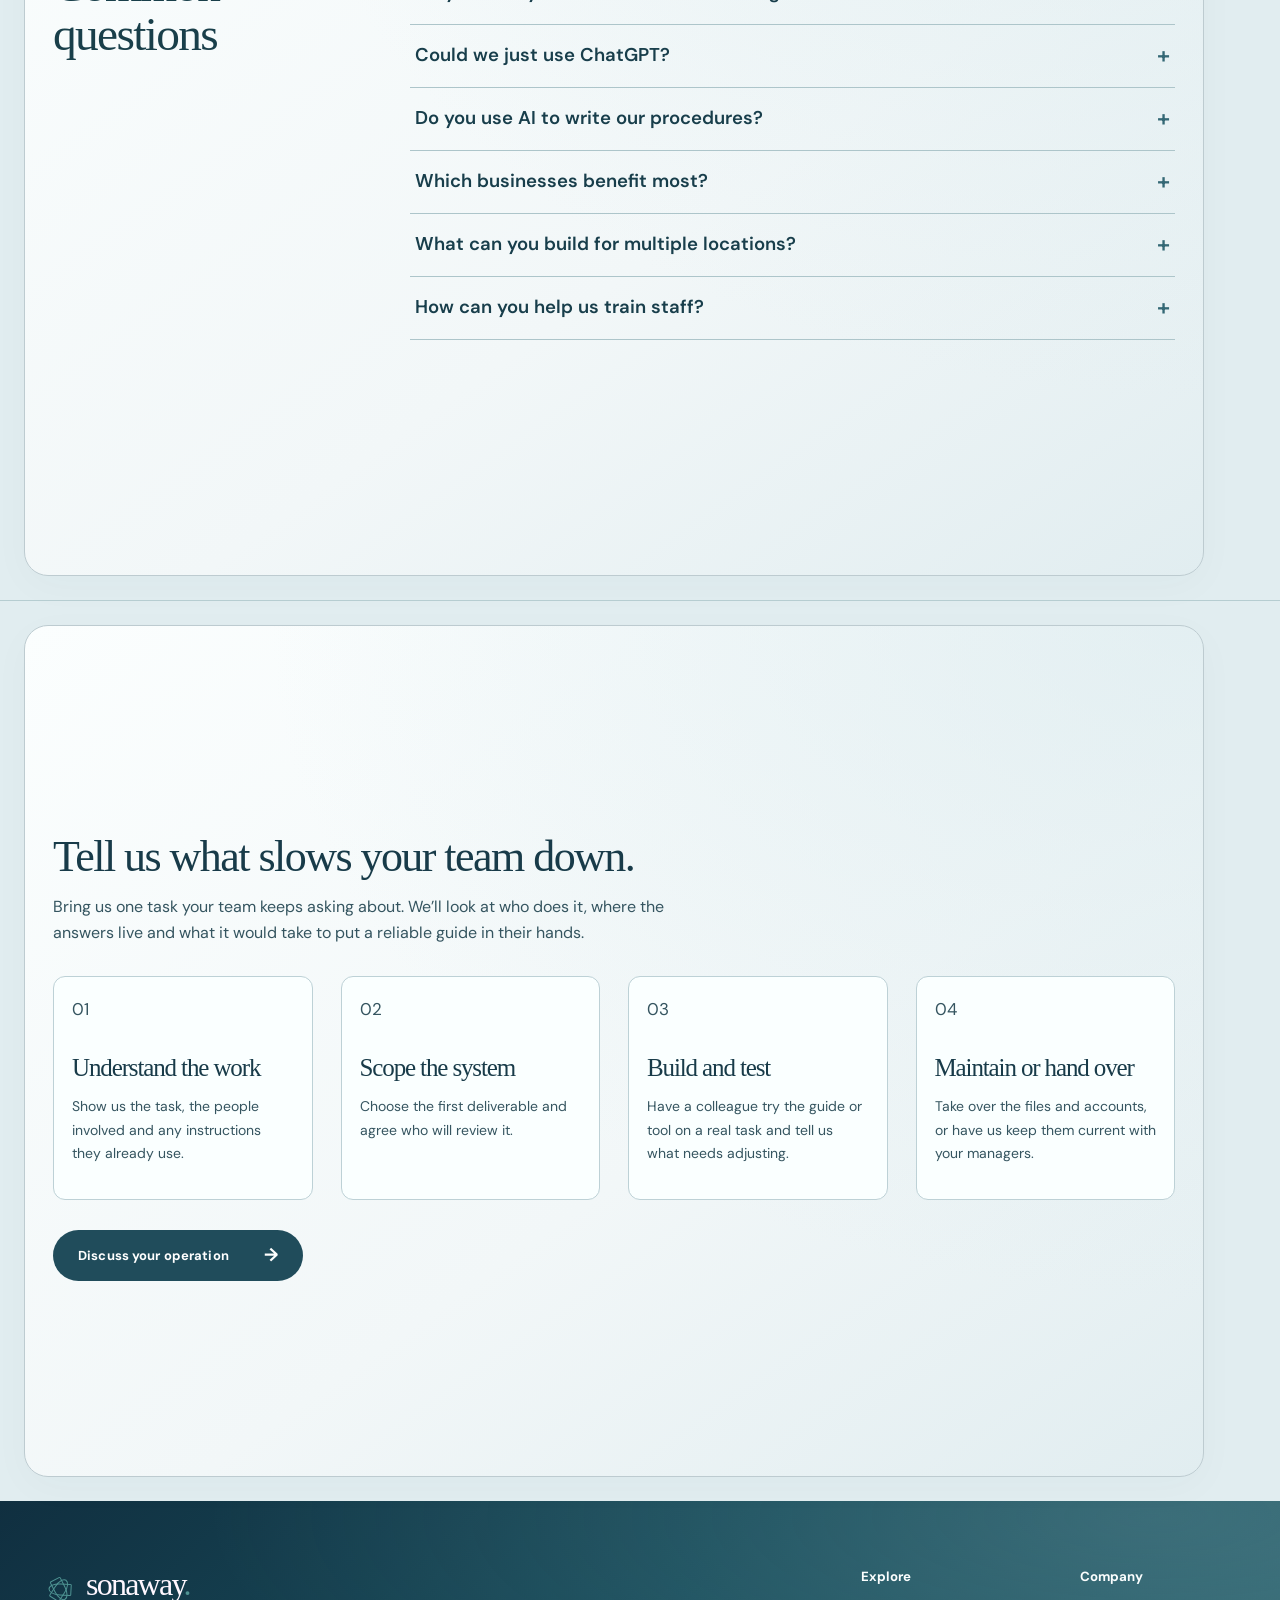
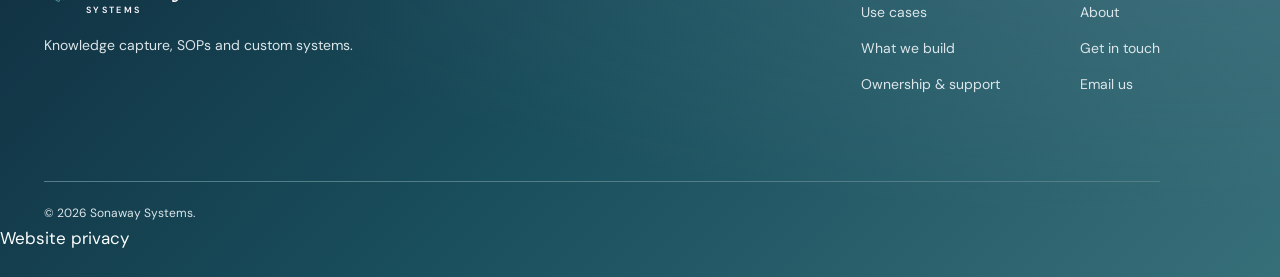
==== commit f1d21144: "Show the team handover first and illustrate recording a task" ====
--- a/index.html
+++ b/index.html
@@ -5,12 +5,12 @@
 <a class="btn btn-primary overview-tour-link" href="#what-we-do">See how it works <span aria-hidden="true">→</span></a>
 </div><div class="ph-gallery"><div class="ph-accordion" aria-label="Explore our services" data-photo-accordion>
 <article class="ph-panel is-active" data-photo-panel>
-<img src="assets/packing-changeover-lead.webp" alt="A shift lead holds a work order and directs a colleague toward the next station on the packing line." width="1122" height="1402" fetchpriority="high" decoding="async">
+<img src="assets/team-handover-v2.webp" alt="Staff explaining a task during a shift handover" width="1280" height="853" fetchpriority="high" decoding="async">
 <button type="button" class="ph-trigger" aria-expanded="true" aria-controls="ph-story-0" aria-label="01 Your team’s know-how"><span class="ph-strip" aria-hidden="true"><span>01</span>Your team’s know-how</span><span class="ph-open-number" aria-hidden="true">01</span></button>
 <div class="ph-story" id="ph-story-0"><h2 class="ph-opening-lines"><span>The answer is already in your business.</span> <span>We help you draw it out and organize it.</span></h2></div>
 </article>
 <article class="ph-panel" data-photo-panel>
-<img src="assets/team-handover-v2.webp" alt="Staff explaining a task during a shift handover" width="1200" height="1000" loading="lazy" decoding="async">
+<img src="assets/carton-voice-walkthrough.webp" alt="A worker records a voice note on his phone as the shift lead points out a carton fold." width="1122" height="1402" loading="lazy" decoding="async">
 <button type="button" class="ph-trigger" aria-expanded="false" aria-controls="ph-story-1" aria-label="02 Record a task"><span class="ph-strip" aria-hidden="true"><span>02</span>Record a task</span><span class="ph-open-number" aria-hidden="true">02</span></button>
 <div class="ph-story" id="ph-story-1" hidden><h2>Talk through one task as you do it.</h2><p>Show us the usual steps and the exceptions. A short recording gives us a place to start.</p></div>
 </article>
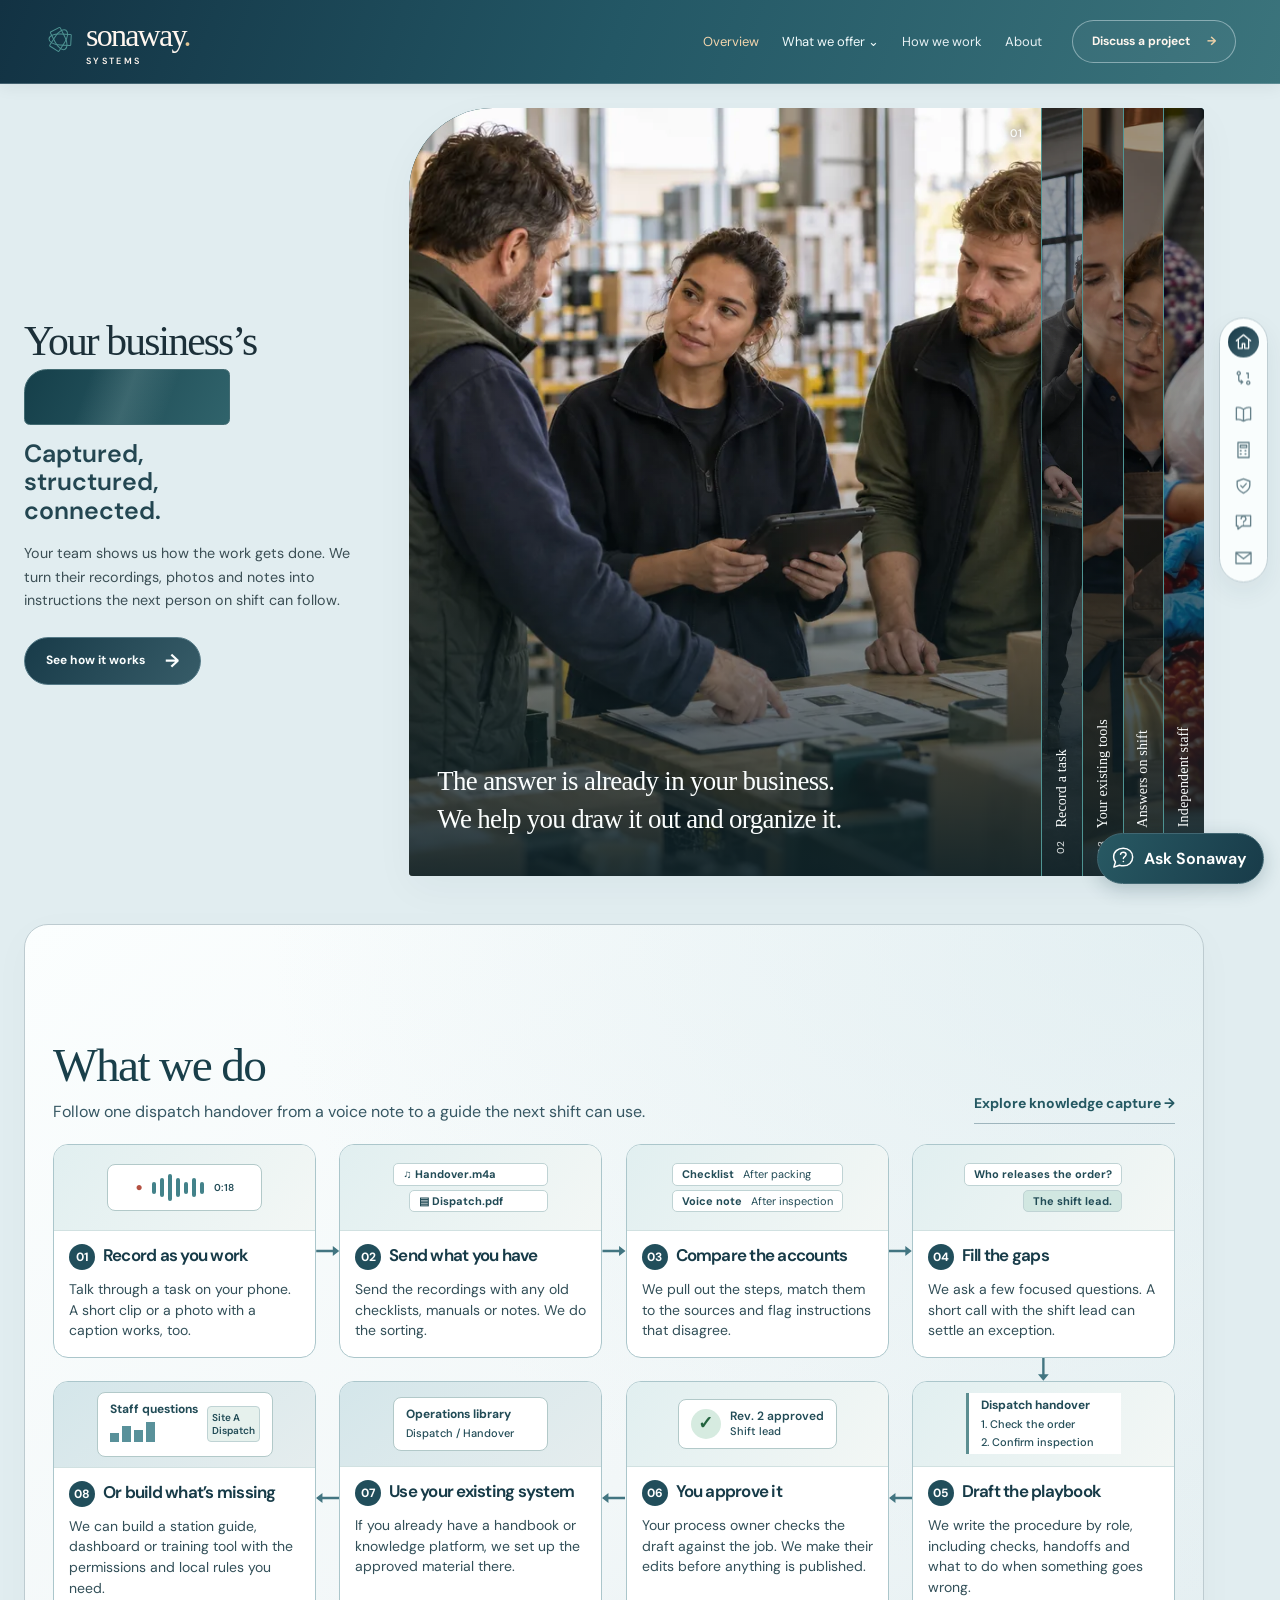
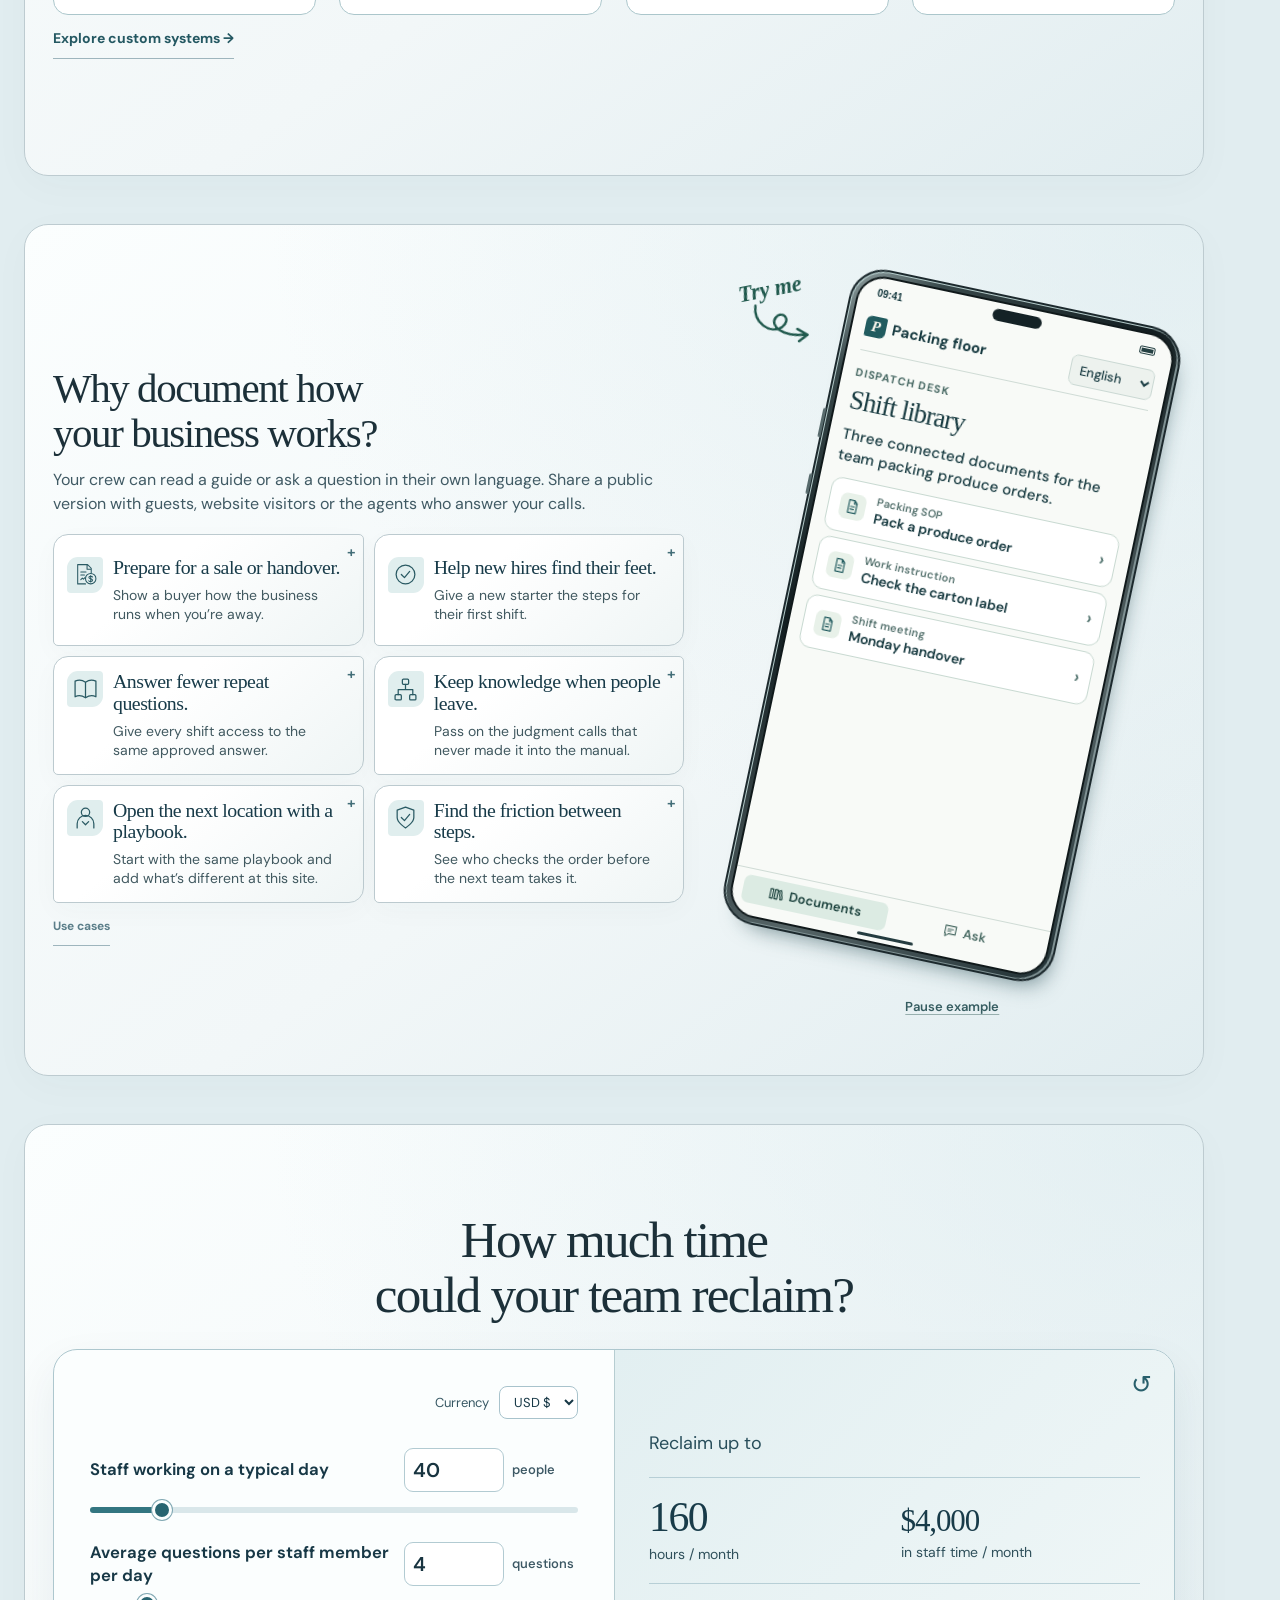
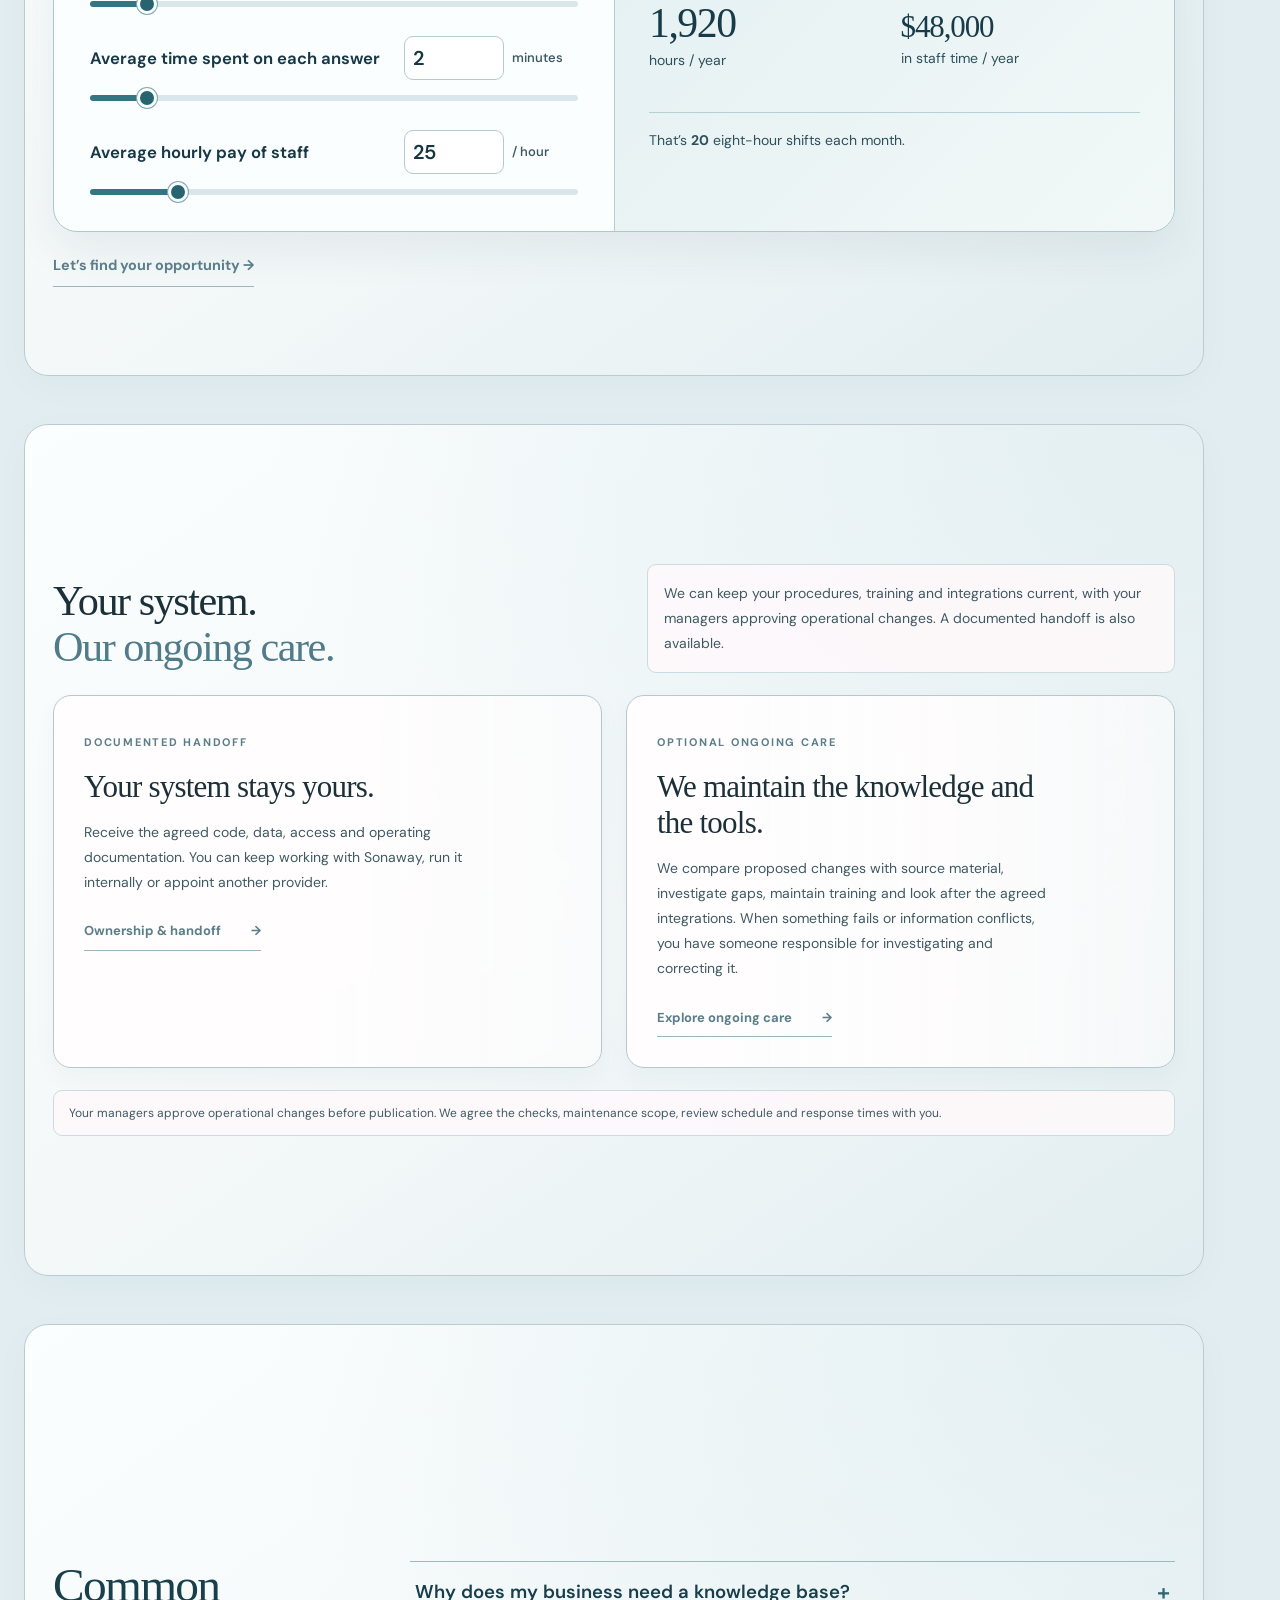
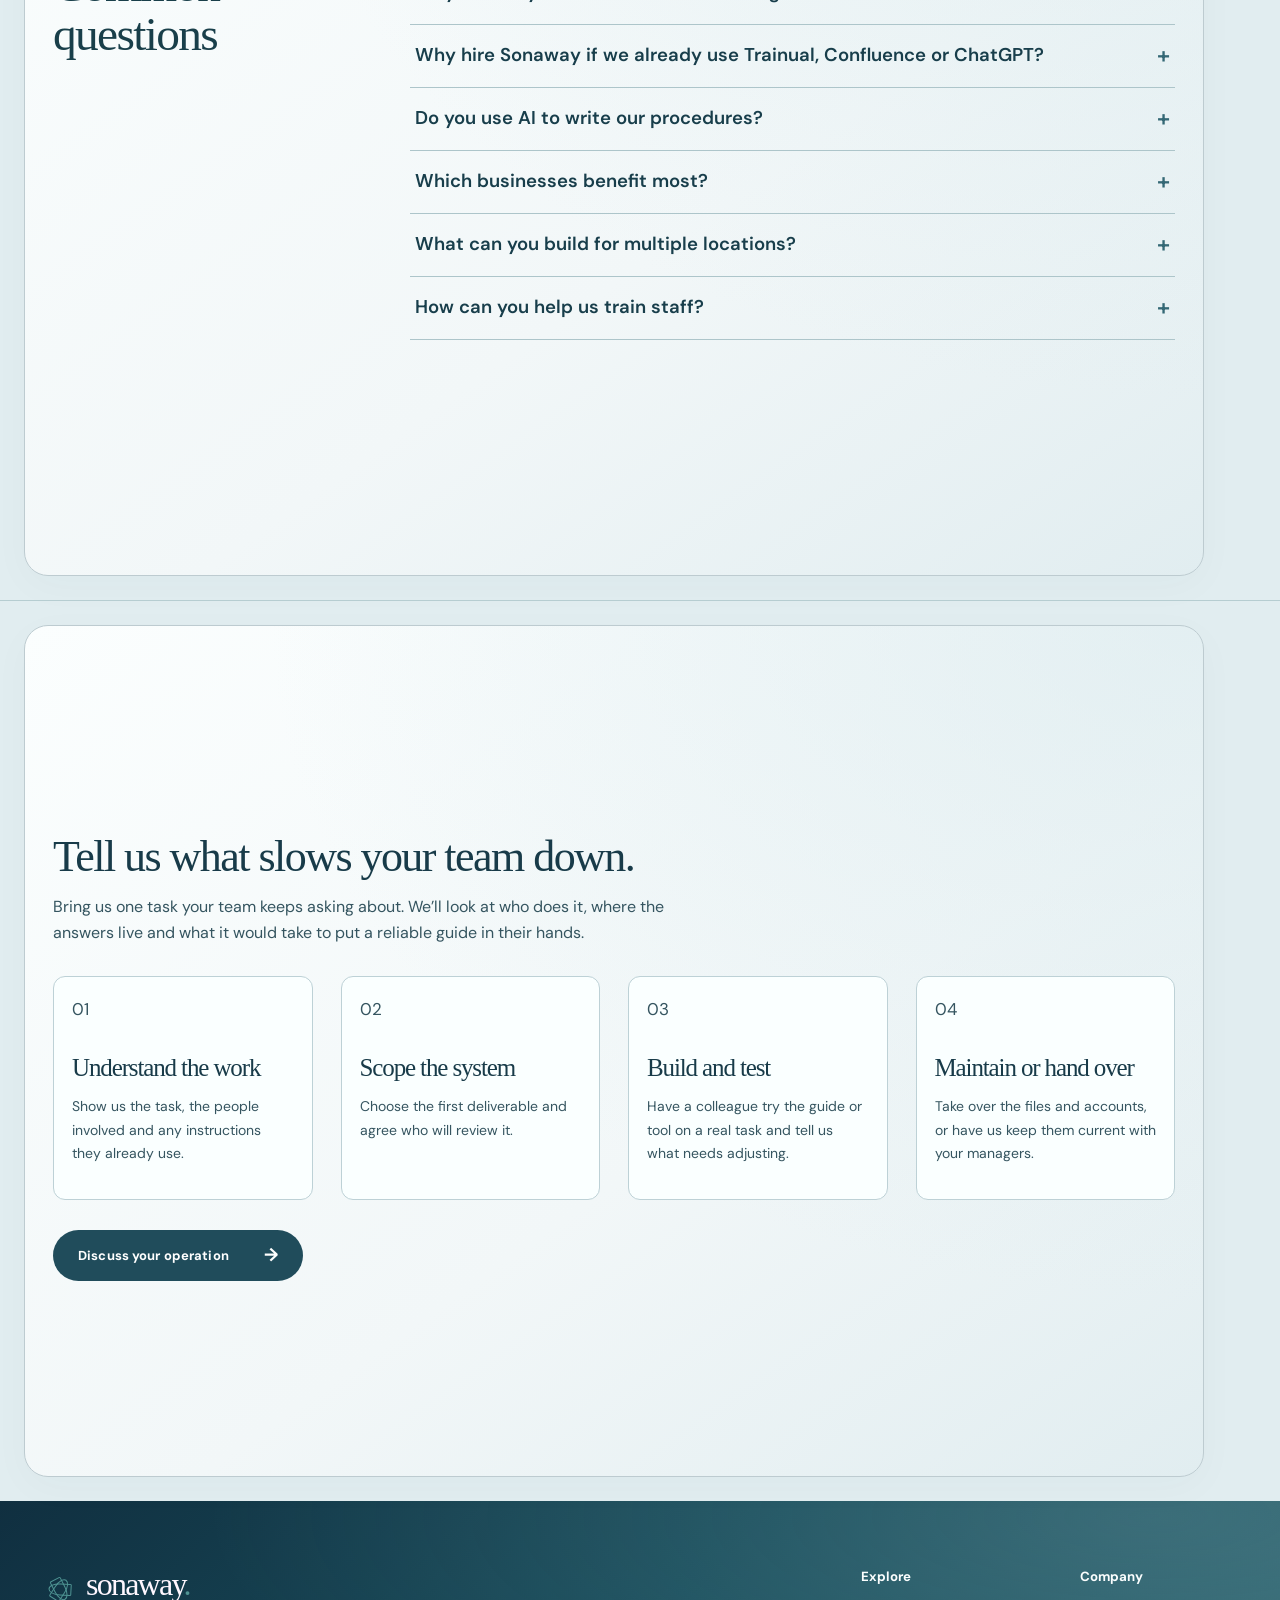
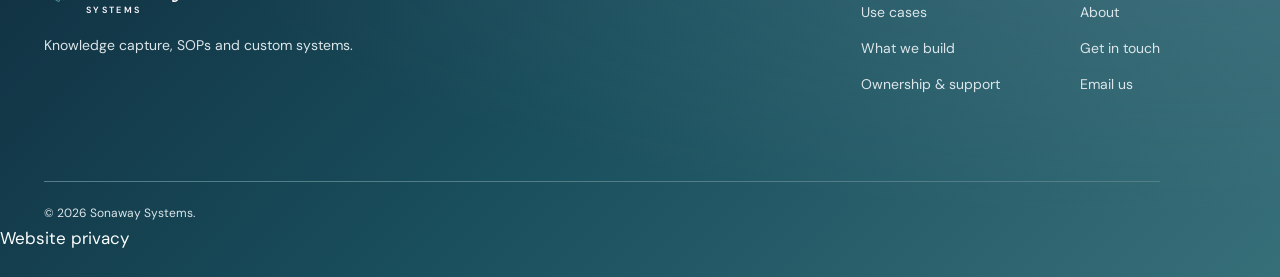
==== commit 4101d8c8: "Show a recording cue and explain support for existing tools" ====
--- a/index.html
+++ b/index.html
@@ -1,5 +1,5 @@
 <!doctype html>
-<html lang="en"><head><meta charset="UTF-8"><meta name="viewport" content="width=device-width,initial-scale=1"><meta name="robots" content="index,follow"><meta name="theme-color" content="#183b49"><meta name="description" content="Sonaway Systems captures staff know-how, reconciles procedures and builds knowledge bases, training and custom tools for small and midsize businesses."><meta property="og:title" content="Sonaway Systems | Knowledge capture, SOPs &amp; custom systems"><meta property="og:description" content="Sonaway Systems captures staff know-how, reconciles procedures and builds knowledge bases, training and custom tools for small and midsize businesses."><meta property="og:type" content="website"><meta property="og:image" content="https://sonawaysystems.com/assets/packing-floor-v2.webp"><title>Sonaway Systems | Knowledge capture, SOPs &amp; custom systems</title><link rel="icon" href="assets/favicon.svg?v=20261108satin1" type="image/svg+xml"><link rel="preconnect" href="https://fonts.googleapis.com"><link rel="preconnect" href="https://fonts.gstatic.com" crossorigin><link href="https://fonts.googleapis.com/css2?family=DM+Sans:wght@400;500;600;700&amp;family=Manrope:wght@400;500;600;700;800&amp;display=swap" rel="stylesheet"><link href="assets/styles.css?v=systems-whole2" rel="stylesheet"><link href="assets/knowledge-demo.css?v=systems-whole2" rel="stylesheet"><link href="assets/calculator-compact.css?v=systems-whole2" rel="stylesheet"><link href="assets/intake.css?v=systems-whole2" rel="stylesheet"><link href="assets/resort-theme.css?v=systems-whole2" rel="stylesheet"><link href="assets/luxury-editorial.css?v=systems-whole2" rel="stylesheet"><link href="assets/benefit-cards.css?v=systems-whole2" rel="stylesheet"><link href="assets/palette.css?v=systems-whole2" rel="stylesheet"><link href="assets/photo-hero.css?v=systems-whole2" rel="stylesheet"><link href="assets/story-chapters.css?v=systems-whole2" rel="stylesheet"><link href="assets/satin-theme.css?v=systems-whole2" rel="stylesheet"><link href="assets/product-showcase.css?v=systems-whole2" rel="stylesheet"><link rel="stylesheet" href="assets/home-combined.css?v=systems-whole2"><link rel="stylesheet" href="assets/product-workspace.css?v=systems-whole2"><link rel="stylesheet" href="assets/site-refinements.css?v=systems-whole2"><link rel="stylesheet" href="assets/interaction-motion.css?v=systems-whole2"><link rel="stylesheet" href="assets/clarity-polish.css?v=systems-whole2"><link rel="stylesheet" href="assets/header-polish.css?v=systems-whole2"><link rel="stylesheet" href="assets/benefit-scenarios.css?v=systems-whole2"><link rel="stylesheet" href="assets/clear-offer.css?v=systems-whole2"><script src="assets/systems-nav.js?v=systems-whole2" defer></script><link rel="canonical" href="https://sonawaysystems.com/"><link rel="stylesheet" href="assets/systems-theme.css?v=flow1"><link rel="stylesheet" href="assets/overview-flow.css?v=2"><link rel="stylesheet" href="assets/site-cleanup.css?v=hero-story2"><link rel="stylesheet" href="assets/field-benefits.css?v=field1"><link rel="stylesheet" href="assets/packing-phone.css?v=phone3"><link rel="stylesheet" href="/assets/ask-sonaway.css?v=chat6"><script defer src="/assets/ask-sonaway.js?v=chat6"></script><link rel="stylesheet" href="/assets/portrait.css?v=2"></head><body class="story-home"><header class="site-header" id="top"><div class="nav-wrap wrap"><a class="brand" href="index.html" aria-label="Sonaway Systems home"><span class="brand-symbol"><span></span><span></span><span></span></span><span class="brand-name">sonaway<span class="brand-dot">.</span><small class="systems-brand-label">SYSTEMS</small></span></a><nav class="desktop-nav" aria-label="Main navigation"><a href="index.html" class="active">Overview</a><details class="systems-offer"><summary>What we offer <span aria-hidden="true">⌄</span></summary><div><a href="knowledge-capture.html">Knowledge Capture &amp; SOPs</a><a href="custom-systems.html">Custom Systems</a></div></details><a href="approach.html" class="">How we work</a><a href="about.html" class="">About</a></nav><a href="contact.html" class="nav-contact">Discuss a project <span>→</span></a><button class="mobile-menu-button" aria-label="Open menu" aria-expanded="false" aria-controls="mobile-nav"><svg class="icon " width="20" height="20" viewbox="0 0 24 24" fill="none" stroke="currentColor" stroke-width="1.6" stroke-linecap="round" stroke-linejoin="round" aria-hidden="true"><path d="M4 7h16M4 12h16M4 17h16"></path></svg></button></div><nav class="mobile-nav" id="mobile-nav" aria-label="Mobile navigation"><a href="index.html" class="active">Overview</a><details class="systems-offer"><summary>What we offer <span aria-hidden="true">⌄</span></summary><div><a href="knowledge-capture.html">Knowledge Capture &amp; SOPs</a><a href="custom-systems.html">Custom Systems</a></div></details><a href="approach.html" class="">How we work</a><a href="about.html" class="">About</a><a href="contact.html" class="mobile-cta">Discuss a project →</a></nav></header><nav class="story-index" aria-label="Homepage chapters"><a href="#story-overview" aria-label="Overview" data-story-link="" class="story-index-link" aria-current="location"><svg viewBox="0 0 24 24" fill="none" stroke="currentColor" stroke-width="1.7" stroke-linecap="round" stroke-linejoin="round" aria-hidden="true"><path d="M3 10.5 12 3l9 7.5 M5.5 9v11h5v-6h3v6h5V9"/></svg><span class="story-index-label">Overview</span></a><a href="#what-we-do" aria-label="What we do" data-story-link="" class="story-index-link"><svg viewBox="0 0 24 24" fill="none" stroke="currentColor" stroke-width="1.7" stroke-linecap="round" stroke-linejoin="round" aria-hidden="true"><path d="M6 4a2 2 0 1 0 .01 0z M18 16a2 2 0 1 0 .01 0z M6 8v6a3 3 0 0 0 3 3h2 M11 17l-2-2m2 2-2 2 M16 6h2v6"/></svg><span class="story-index-label">What we do</span></a><a href="#solutions" aria-label="Why it matters" data-story-link="" class="story-index-link"><svg viewBox="0 0 24 24" fill="none" stroke="currentColor" stroke-width="1.7" stroke-linecap="round" stroke-linejoin="round" aria-hidden="true"><path d="M3 4c4-1 6 0 9 2 3-2 5-3 9-2v15c-4-1-6 0-9 2-3-2-5-3-9-2z M12 6v15"/></svg><span class="story-index-label">Why it matters</span></a><a href="#time-calculator" aria-label="Time reclaimed" data-story-link="" class="story-index-link"><svg viewBox="0 0 24 24" fill="none" stroke="currentColor" stroke-width="1.7" stroke-linecap="round" stroke-linejoin="round" aria-hidden="true"><path d="M5 2.5h14v19H5z M8 6h8v3H8z M8 13h1m5 0h1m-7 4h1m5 0h1"/></svg><span class="story-index-label">Time reclaimed</span></a><a href="#managed-support" aria-label="Ownership &amp; care" data-story-link="" class="story-index-link"><svg viewBox="0 0 24 24" fill="none" stroke="currentColor" stroke-width="1.7" stroke-linecap="round" stroke-linejoin="round" aria-hidden="true"><path d="M12 3 4 6v5c0 5 4 8 8 10 4-2 8-5 8-10V6z M8.5 11.5l2.5 2.5 4.5-5"/></svg><span class="story-index-label">Ownership &amp; care</span></a><a href="#common-questions" aria-label="Common questions" data-story-link="" class="story-index-link"><svg viewBox="0 0 24 24" fill="none" stroke="currentColor" stroke-width="1.7" stroke-linecap="round" stroke-linejoin="round" aria-hidden="true"><path d="M3 4h18v13H10l-5 4v-4H3z M9 8a3 3 0 1 1 4 2.8c-1 .4-1 1-1 1.7 M12 15h.01"/></svg><span class="story-index-label">Common questions</span></a><a href="#story-contact" aria-label="Get started" data-story-link="" class="story-index-link"><svg viewBox="0 0 24 24" fill="none" stroke="currentColor" stroke-width="1.7" stroke-linecap="round" stroke-linejoin="round" aria-hidden="true"><path d="M2.5 5h19v14h-19z M3 6l9 7 9-7"/></svg><span class="story-index-label">Get started</span></a></nav><main id="main"><section class="photo-hero story-chapter story-screen story-cover" aria-labelledby="photo-hero-title" id="story-overview" data-story-chapter="" data-story-label="Overview" data-story-index="0"><div class="photo-hero-inner"><div class="ph-copy"><h1 id="photo-hero-title" aria-label="Your business’s knowledge, SOPs, playbook and processes"><span>Your business’s</span> <em class="hero-word"><span data-rotate-word>knowledge.</span></em></h1>
+<html lang="en"><head><meta charset="UTF-8"><meta name="viewport" content="width=device-width,initial-scale=1"><meta name="robots" content="index,follow"><meta name="theme-color" content="#183b49"><meta name="description" content="Sonaway Systems captures staff know-how, reconciles procedures and builds knowledge bases, training and custom tools for small and midsize businesses."><meta property="og:title" content="Sonaway Systems | Knowledge capture, SOPs &amp; custom systems"><meta property="og:description" content="Sonaway Systems captures staff know-how, reconciles procedures and builds knowledge bases, training and custom tools for small and midsize businesses."><meta property="og:type" content="website"><meta property="og:image" content="https://sonawaysystems.com/assets/packing-floor-v2.webp"><title>Sonaway Systems | Knowledge capture, SOPs &amp; custom systems</title><link rel="icon" href="assets/favicon.svg?v=20261108satin1" type="image/svg+xml"><link rel="preconnect" href="https://fonts.googleapis.com"><link rel="preconnect" href="https://fonts.gstatic.com" crossorigin><link href="https://fonts.googleapis.com/css2?family=DM+Sans:wght@400;500;600;700&amp;family=Manrope:wght@400;500;600;700;800&amp;display=swap" rel="stylesheet"><link href="assets/styles.css?v=systems-whole2" rel="stylesheet"><link href="assets/knowledge-demo.css?v=systems-whole2" rel="stylesheet"><link href="assets/calculator-compact.css?v=systems-whole2" rel="stylesheet"><link href="assets/intake.css?v=systems-whole2" rel="stylesheet"><link href="assets/resort-theme.css?v=systems-whole2" rel="stylesheet"><link href="assets/luxury-editorial.css?v=systems-whole2" rel="stylesheet"><link href="assets/benefit-cards.css?v=systems-whole2" rel="stylesheet"><link href="assets/palette.css?v=systems-whole2" rel="stylesheet"><link href="assets/photo-hero.css?v=recording-card" rel="stylesheet"><link href="assets/story-chapters.css?v=systems-whole2" rel="stylesheet"><link href="assets/satin-theme.css?v=systems-whole2" rel="stylesheet"><link href="assets/product-showcase.css?v=systems-whole2" rel="stylesheet"><link rel="stylesheet" href="assets/home-combined.css?v=systems-whole2"><link rel="stylesheet" href="assets/product-workspace.css?v=systems-whole2"><link rel="stylesheet" href="assets/site-refinements.css?v=systems-whole2"><link rel="stylesheet" href="assets/interaction-motion.css?v=systems-whole2"><link rel="stylesheet" href="assets/clarity-polish.css?v=systems-whole2"><link rel="stylesheet" href="assets/header-polish.css?v=systems-whole2"><link rel="stylesheet" href="assets/benefit-scenarios.css?v=systems-whole2"><link rel="stylesheet" href="assets/clear-offer.css?v=systems-whole2"><script src="assets/systems-nav.js?v=systems-whole2" defer></script><link rel="canonical" href="https://sonawaysystems.com/"><link rel="stylesheet" href="assets/systems-theme.css?v=flow1"><link rel="stylesheet" href="assets/overview-flow.css?v=2"><link rel="stylesheet" href="assets/site-cleanup.css?v=hero-story2"><link rel="stylesheet" href="assets/field-benefits.css?v=field1"><link rel="stylesheet" href="assets/packing-phone.css?v=phone3"><link rel="stylesheet" href="/assets/ask-sonaway.css?v=chat6"><script defer src="/assets/ask-sonaway.js?v=chat6"></script><link rel="stylesheet" href="/assets/portrait.css?v=2"></head><body class="story-home"><header class="site-header" id="top"><div class="nav-wrap wrap"><a class="brand" href="index.html" aria-label="Sonaway Systems home"><span class="brand-symbol"><span></span><span></span><span></span></span><span class="brand-name">sonaway<span class="brand-dot">.</span><small class="systems-brand-label">SYSTEMS</small></span></a><nav class="desktop-nav" aria-label="Main navigation"><a href="index.html" class="active">Overview</a><details class="systems-offer"><summary>What we offer <span aria-hidden="true">⌄</span></summary><div><a href="knowledge-capture.html">Knowledge Capture &amp; SOPs</a><a href="custom-systems.html">Custom Systems</a></div></details><a href="approach.html" class="">How we work</a><a href="about.html" class="">About</a></nav><a href="contact.html" class="nav-contact">Discuss a project <span>→</span></a><button class="mobile-menu-button" aria-label="Open menu" aria-expanded="false" aria-controls="mobile-nav"><svg class="icon " width="20" height="20" viewbox="0 0 24 24" fill="none" stroke="currentColor" stroke-width="1.6" stroke-linecap="round" stroke-linejoin="round" aria-hidden="true"><path d="M4 7h16M4 12h16M4 17h16"></path></svg></button></div><nav class="mobile-nav" id="mobile-nav" aria-label="Mobile navigation"><a href="index.html" class="active">Overview</a><details class="systems-offer"><summary>What we offer <span aria-hidden="true">⌄</span></summary><div><a href="knowledge-capture.html">Knowledge Capture &amp; SOPs</a><a href="custom-systems.html">Custom Systems</a></div></details><a href="approach.html" class="">How we work</a><a href="about.html" class="">About</a><a href="contact.html" class="mobile-cta">Discuss a project →</a></nav></header><nav class="story-index" aria-label="Homepage chapters"><a href="#story-overview" aria-label="Overview" data-story-link="" class="story-index-link" aria-current="location"><svg viewBox="0 0 24 24" fill="none" stroke="currentColor" stroke-width="1.7" stroke-linecap="round" stroke-linejoin="round" aria-hidden="true"><path d="M3 10.5 12 3l9 7.5 M5.5 9v11h5v-6h3v6h5V9"/></svg><span class="story-index-label">Overview</span></a><a href="#what-we-do" aria-label="What we do" data-story-link="" class="story-index-link"><svg viewBox="0 0 24 24" fill="none" stroke="currentColor" stroke-width="1.7" stroke-linecap="round" stroke-linejoin="round" aria-hidden="true"><path d="M6 4a2 2 0 1 0 .01 0z M18 16a2 2 0 1 0 .01 0z M6 8v6a3 3 0 0 0 3 3h2 M11 17l-2-2m2 2-2 2 M16 6h2v6"/></svg><span class="story-index-label">What we do</span></a><a href="#solutions" aria-label="Why it matters" data-story-link="" class="story-index-link"><svg viewBox="0 0 24 24" fill="none" stroke="currentColor" stroke-width="1.7" stroke-linecap="round" stroke-linejoin="round" aria-hidden="true"><path d="M3 4c4-1 6 0 9 2 3-2 5-3 9-2v15c-4-1-6 0-9 2-3-2-5-3-9-2z M12 6v15"/></svg><span class="story-index-label">Why it matters</span></a><a href="#time-calculator" aria-label="Time reclaimed" data-story-link="" class="story-index-link"><svg viewBox="0 0 24 24" fill="none" stroke="currentColor" stroke-width="1.7" stroke-linecap="round" stroke-linejoin="round" aria-hidden="true"><path d="M5 2.5h14v19H5z M8 6h8v3H8z M8 13h1m5 0h1m-7 4h1m5 0h1"/></svg><span class="story-index-label">Time reclaimed</span></a><a href="#managed-support" aria-label="Ownership &amp; care" data-story-link="" class="story-index-link"><svg viewBox="0 0 24 24" fill="none" stroke="currentColor" stroke-width="1.7" stroke-linecap="round" stroke-linejoin="round" aria-hidden="true"><path d="M12 3 4 6v5c0 5 4 8 8 10 4-2 8-5 8-10V6z M8.5 11.5l2.5 2.5 4.5-5"/></svg><span class="story-index-label">Ownership &amp; care</span></a><a href="#common-questions" aria-label="Common questions" data-story-link="" class="story-index-link"><svg viewBox="0 0 24 24" fill="none" stroke="currentColor" stroke-width="1.7" stroke-linecap="round" stroke-linejoin="round" aria-hidden="true"><path d="M3 4h18v13H10l-5 4v-4H3z M9 8a3 3 0 1 1 4 2.8c-1 .4-1 1-1 1.7 M12 15h.01"/></svg><span class="story-index-label">Common questions</span></a><a href="#story-contact" aria-label="Get started" data-story-link="" class="story-index-link"><svg viewBox="0 0 24 24" fill="none" stroke="currentColor" stroke-width="1.7" stroke-linecap="round" stroke-linejoin="round" aria-hidden="true"><path d="M2.5 5h19v14h-19z M3 6l9 7 9-7"/></svg><span class="story-index-label">Get started</span></a></nav><main id="main"><section class="photo-hero story-chapter story-screen story-cover" aria-labelledby="photo-hero-title" id="story-overview" data-story-chapter="" data-story-label="Overview" data-story-index="0"><div class="photo-hero-inner"><div class="ph-copy"><h1 id="photo-hero-title" aria-label="Your business’s knowledge, SOPs, playbook and processes"><span>Your business’s</span> <em class="hero-word"><span data-rotate-word>knowledge.</span></em></h1>
 <p class="hero-signoff"><span>Captured,</span> <span>structured,</span> <span>connected.</span></p>
 <p class="ph-offer">Your team shows us how the work gets done. We turn their recordings, photos and notes into instructions the next person on shift can follow.</p>
 <a class="btn btn-primary overview-tour-link" href="#what-we-do">See how it works <span aria-hidden="true">→</span></a>
@@ -12,6 +12,10 @@
 <article class="ph-panel" data-photo-panel>
 <img src="assets/carton-voice-walkthrough.webp" alt="A worker records a voice note on his phone as the shift lead points out a carton fold." width="1122" height="1402" loading="lazy" decoding="async">
 <button type="button" class="ph-trigger" aria-expanded="false" aria-controls="ph-story-1" aria-label="02 Record a task"><span class="ph-strip" aria-hidden="true"><span>02</span>Record a task</span><span class="ph-open-number" aria-hidden="true">02</span></button>
+<div class="ph-record-note">
+  <div class="ph-record-wave" aria-hidden="true"><span style="--level:24%;--delay:-320ms"></span><span style="--level:52%;--delay:-660ms"></span><span style="--level:38%;--delay:-150ms"></span><span style="--level:78%;--delay:-940ms"></span><span style="--level:100%;--delay:-460ms"></span><span style="--level:61%;--delay:-800ms"></span><span style="--level:84%;--delay:-240ms"></span><span style="--level:48%;--delay:-550ms"></span><span style="--level:69%;--delay:-55ms"></span><span style="--level:33%;--delay:-700ms"></span><span style="--level:53%;--delay:-385ms"></span><span style="--level:21%;--delay:-635ms"></span></div>
+  <p>Record your processes as you work. We take care of the rest.</p>
+</div>
 <div class="ph-story" id="ph-story-1" hidden><h2>Talk through one task as you do it.</h2><p>Show us the usual steps and the exceptions. A short recording gives us a place to start.</p></div>
 </article>
 <article class="ph-panel" data-photo-panel>
@@ -78,7 +82,7 @@
   <p class="time-shifts">That’s <strong id="calc-shifts">20</strong> eight-hour shifts each month.</p></div></div></div>
   <a class="text-link time-contact" href="contact.html">Let’s find your opportunity →</a></div></div></div></section>
 <section id="managed-support" class="story-chapter merge-chapter managed-section" data-story-chapter="" data-story-label="Ownership &amp; care" data-story-index="4"><div class="story-screen" id="managed-support-card"><div class="story-surface"><div class="wrap merge-content"><div class="merge-care"><div class="merge-heading"><div><h2>Your system.<br><em>Our ongoing care.</em></h2></div><p>We can keep your procedures, training and integrations current, with your managers approving operational changes. A documented handoff is also available.</p></div><div class="merge-care-options"><article><span class="micro">DOCUMENTED HANDOFF</span><h3>Your system stays yours.</h3><p>Receive the agreed code, data, access and operating documentation. You can keep working with Sonaway, run it internally or appoint another provider.</p><a class="text-link" href="approach.html">Ownership &amp; handoff <span aria-hidden="true">→</span></a></article><article><span class="micro">OPTIONAL ONGOING CARE</span><h3>We maintain the knowledge and the tools.</h3><p>We compare proposed changes with source material, investigate gaps, maintain training and look after the agreed integrations. When something fails or information conflicts, you have someone responsible for investigating and correcting it.</p><a class="text-link" href="approach.html#managed-care">Explore ongoing care <span aria-hidden="true">→</span></a></article></div><p class="merge-care-note">Your managers approve operational changes before publication. We agree the checks, maintenance scope, review schedule and response times with you.</p></div></div></div></div></section><section class="section light-section story-chapter" id="common-questions" aria-labelledby="faq-title" data-story-chapter data-story-label="Common questions" data-story-index="5"><div class="story-screen"><div class="story-surface"><div class="wrap faq-layout"><h2 id="faq-title">Common questions</h2><div class="faq-items"><details name="owner-faq" data-faq-id="faq-1"><summary>Why does my business need a knowledge base?</summary><p>When a packer on the night shift asks in Spanish which label goes on an order, they can get the answer in Spanish and open the approved procedure in Spanish, too. The same source serves someone asking in English, German, Chinese or another language your business needs. Your team can find answers 24/7, even when the person who wrote the guide is off shift.</p></details>
-<details name="owner-faq" data-faq-id="faq-2"><summary>Could we just use ChatGPT?</summary><p>ChatGPT can help draft instructions and let people collaborate. Someone still has to collect what your crew knows, settle conflicting versions and decide what goes into the handbook. We do that work with your team and publish approved answers where the right people can find and maintain them.</p></details>
+<details name="owner-faq" data-faq-id="faq-2" id="existing-tools-faq"><summary>Why hire Sonaway if we already use Trainual, Confluence or ChatGPT?</summary><p>Keep the tools that work for your team. We capture how the job is done, reconcile conflicting instructions and publish the procedures you approve. Then we build only what’s missing, whether that’s a searchable database you control, staff permissions or a connection to the assistant you already use.</p><p>A connection may let an assistant retrieve documents. The quality of its answers also depends on how it searches and which sources it can use. We check what your tools expose and can set up meaning-based search over approved content. <a href="custom-systems.html#managed-support">See how we connect your tools →</a></p></details>
 <details name="owner-faq" data-faq-id="faq-3"><summary>Do you use AI to write our procedures?</summary><p>We use AI to help transcribe recordings and organize source material. A human reviews the evidence, writes the procedure and takes gaps back to your staff. The instructions come from your business, and someone you designate approves them before publication.</p></details>
 <details name="owner-faq" data-faq-id="faq-4"><summary>Which businesses benefit most?</summary><p>Often it’s a growing business where the founders or original crew still field every question. Packing facilities, fabrication shops, hotels and franchise groups are good examples. We capture the work while it happens so people can spend their shift on the floor.</p></details>
 <details name="owner-faq" data-faq-id="faq-5"><summary>What can you build for multiple locations?</summary><p>Your front desk can look up a late-arrival procedure while guests see just the arrival instructions on your website. We can also connect the guest guide to a voice agent that answers calls. You decide which information is public, which stays with staff and when a question goes to a person. <a href="custom-systems.html">Explore custom systems →</a></p></details>
--- a/assets/photo-hero.css
+++ b/assets/photo-hero.css
@@ -45,3 +45,62 @@
 @media(max-width:900px) and (min-width:601px){.ph-accordion{height:clamp(300px,calc(100svh - var(--ph-header-height) - 330px),650px)}}
 @media(max-width:600px){.ph-copy>p:not(.ph-ownership){display:none}}
 
+
+.ph-record-note {
+  display: none;
+  position: absolute;
+  z-index: 2;
+  top: 43px;
+  right: 16px;
+  box-sizing: border-box;
+  width: min(176px, calc(100% - 32px));
+  padding: 10px 12px;
+  border: 1px solid #ffffff56;
+  border-radius: 12px;
+  background: #162b36d9;
+  backdrop-filter: blur(7px);
+  color: #fff;
+  pointer-events: none;
+}
+
+.ph-panel.is-active > .ph-record-note { display: block; }
+
+.ph-record-note p {
+  margin: 6px 0 0;
+  font: 600 12px/1.4 'DM Sans', sans-serif;
+}
+
+.ph-record-wave {
+  display: flex;
+  align-items: center;
+  gap: 3px;
+  height: 17px;
+  color: #a2eee0;
+}
+
+.ph-record-wave > span {
+  width: 3px;
+  height: var(--level);
+  border-radius: 999px;
+  background: currentColor;
+}
+
+@media (prefers-reduced-motion: no-preference) {
+  .ph-panel.is-active .ph-record-wave > span {
+    animation: ph-record-level 1.6s ease-in-out var(--delay) 2 alternate both;
+  }
+}
+
+@keyframes ph-record-level {
+  0%, 100% { transform: scaleY(1); }
+  45% { transform: scaleY(.45); }
+  72% { transform: scaleY(.82); }
+}
+
+@media (orientation: portrait) {
+  .ph-record-note {
+    top: 14px;
+    right: 14px;
+    width: min(156px, calc(100% - 28px));
+  }
+}
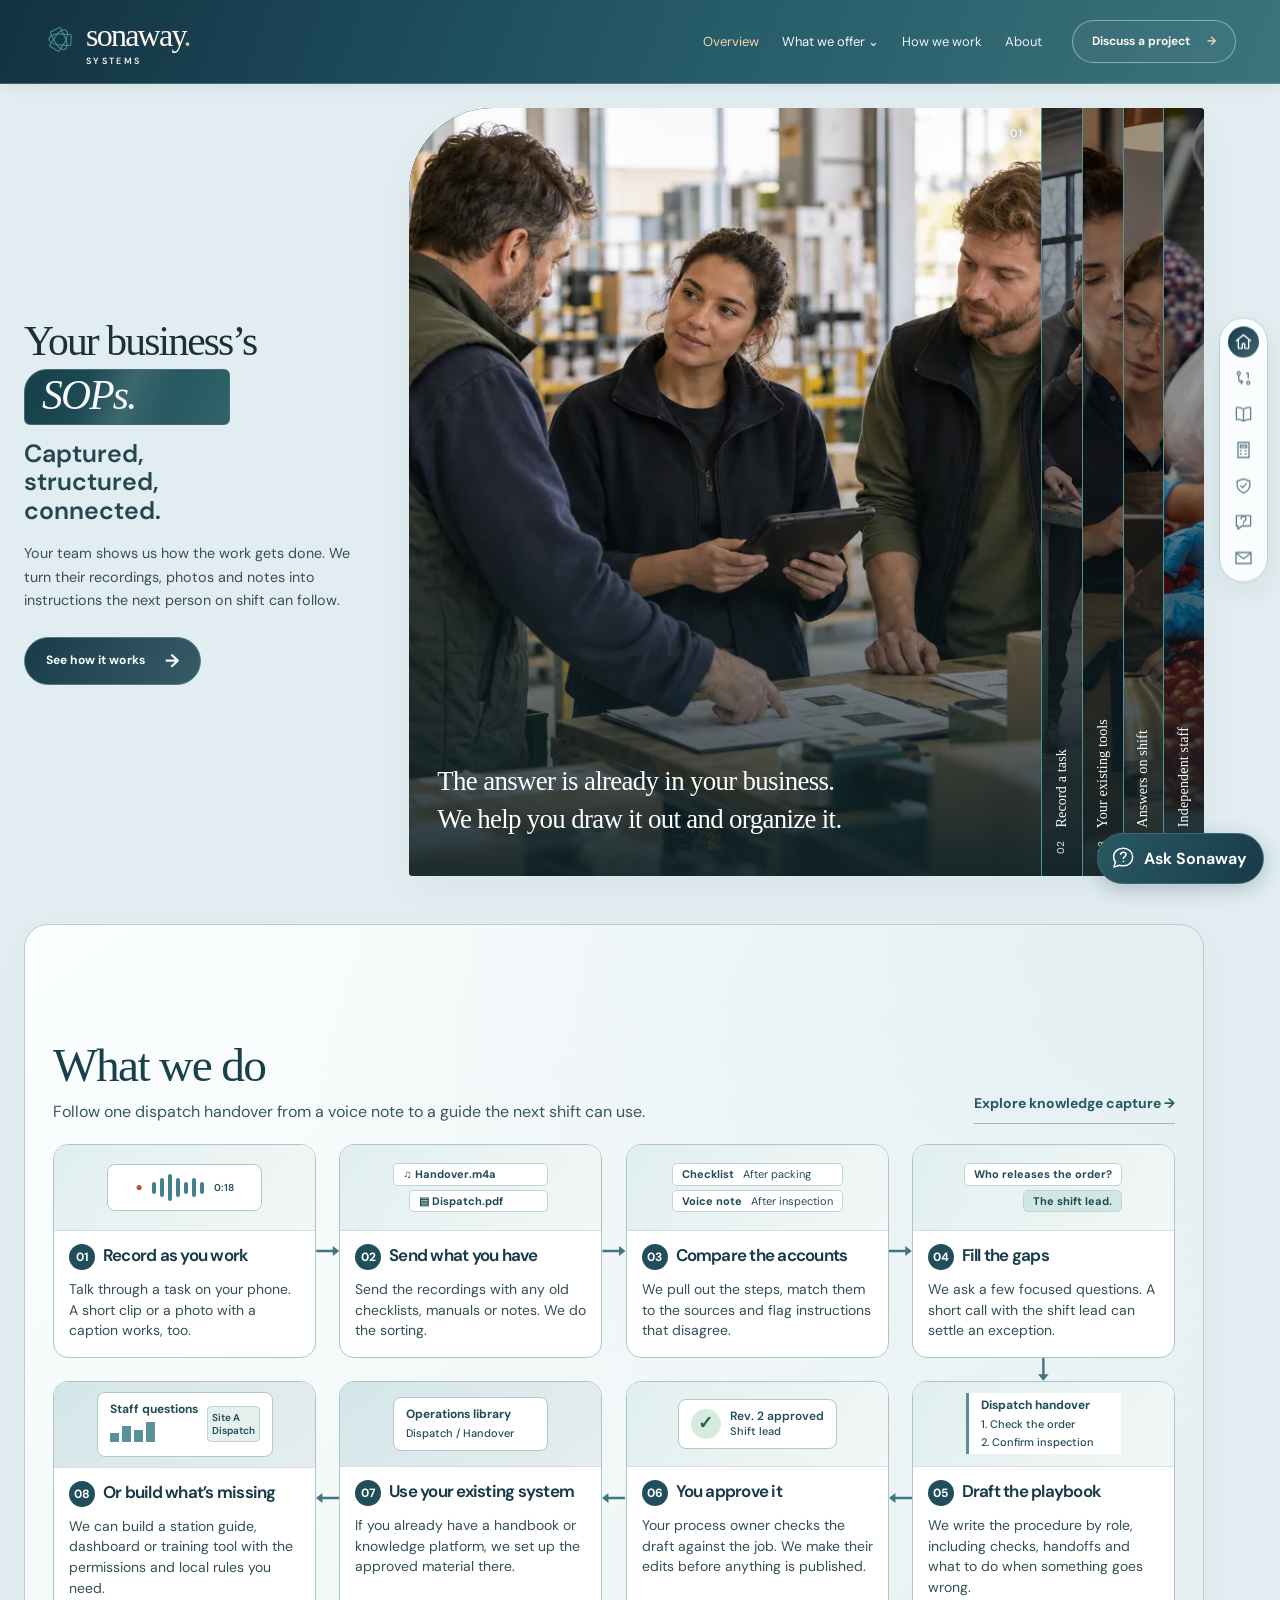
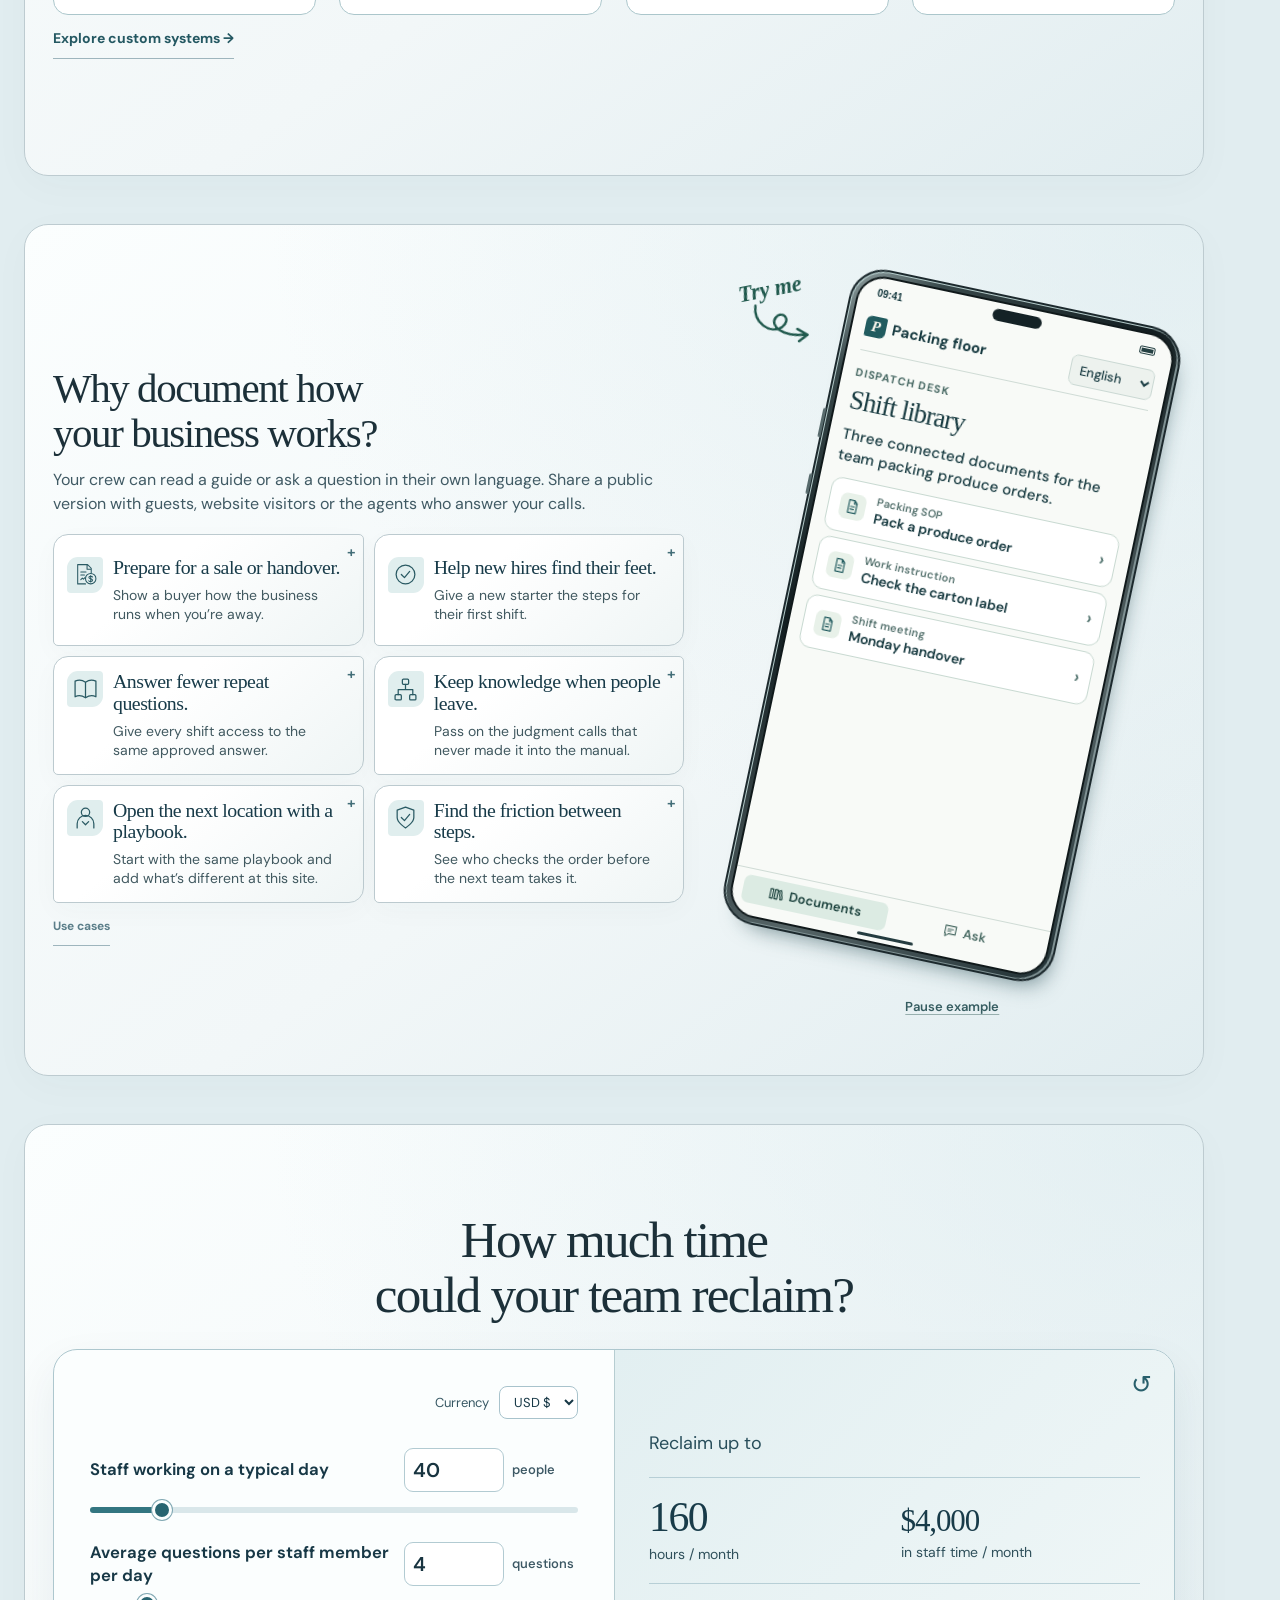
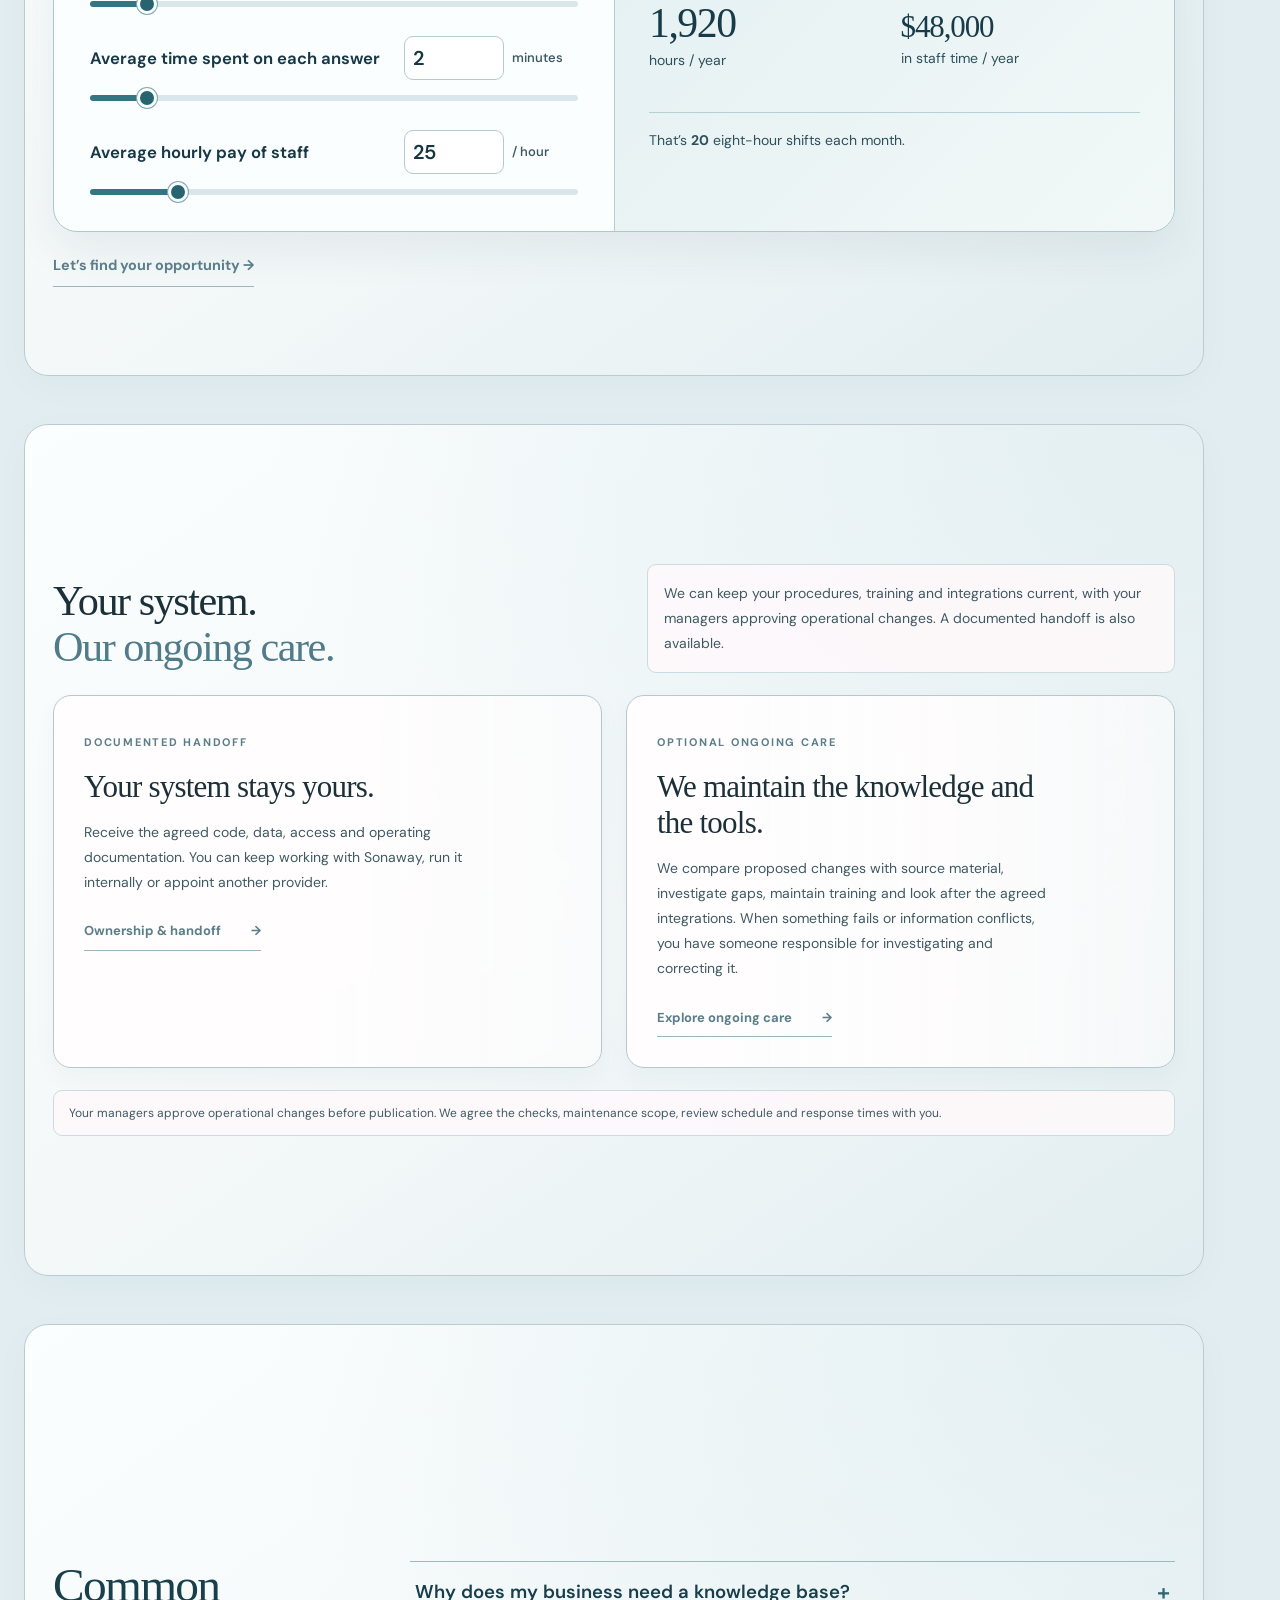
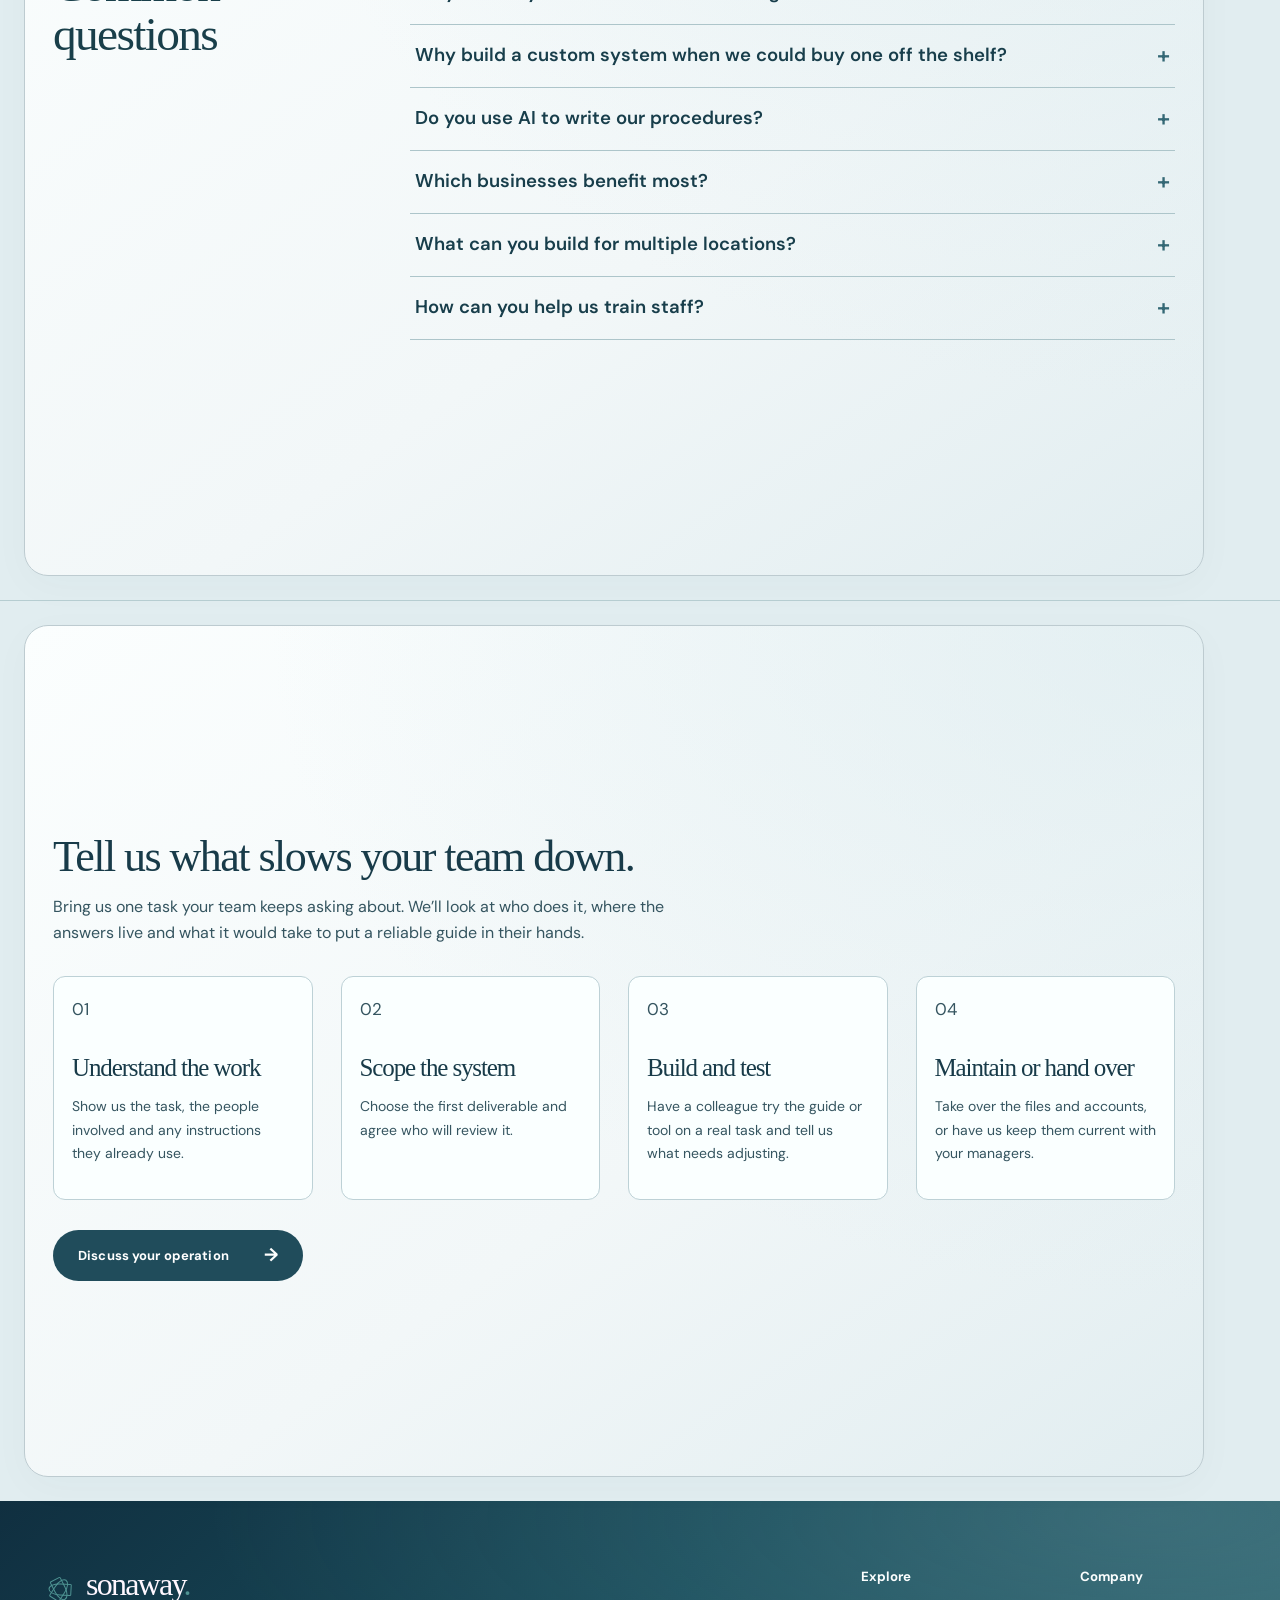
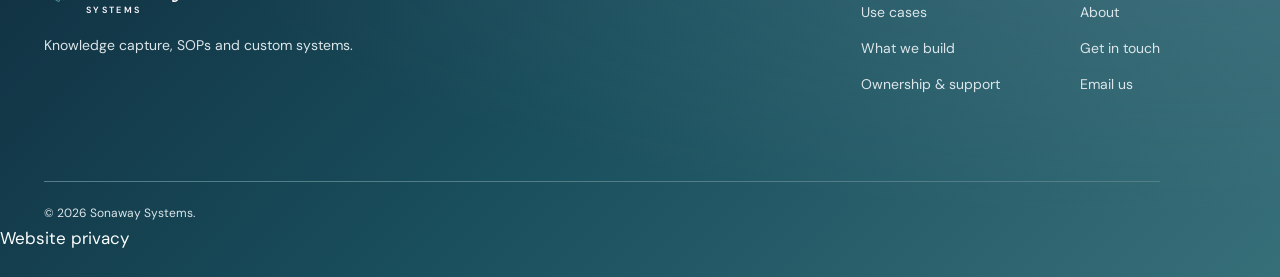
==== commit 935be09b: "Clarify the case for custom systems and illustrate chat and station guides" ====
--- a/index.html
+++ b/index.html
@@ -1,5 +1,5 @@
 <!doctype html>
-<html lang="en"><head><meta charset="UTF-8"><meta name="viewport" content="width=device-width,initial-scale=1"><meta name="robots" content="index,follow"><meta name="theme-color" content="#183b49"><meta name="description" content="Sonaway Systems captures staff know-how, reconciles procedures and builds knowledge bases, training and custom tools for small and midsize businesses."><meta property="og:title" content="Sonaway Systems | Knowledge capture, SOPs &amp; custom systems"><meta property="og:description" content="Sonaway Systems captures staff know-how, reconciles procedures and builds knowledge bases, training and custom tools for small and midsize businesses."><meta property="og:type" content="website"><meta property="og:image" content="https://sonawaysystems.com/assets/packing-floor-v2.webp"><title>Sonaway Systems | Knowledge capture, SOPs &amp; custom systems</title><link rel="icon" href="assets/favicon.svg?v=20261108satin1" type="image/svg+xml"><link rel="preconnect" href="https://fonts.googleapis.com"><link rel="preconnect" href="https://fonts.gstatic.com" crossorigin><link href="https://fonts.googleapis.com/css2?family=DM+Sans:wght@400;500;600;700&amp;family=Manrope:wght@400;500;600;700;800&amp;display=swap" rel="stylesheet"><link href="assets/styles.css?v=systems-whole2" rel="stylesheet"><link href="assets/knowledge-demo.css?v=systems-whole2" rel="stylesheet"><link href="assets/calculator-compact.css?v=systems-whole2" rel="stylesheet"><link href="assets/intake.css?v=systems-whole2" rel="stylesheet"><link href="assets/resort-theme.css?v=systems-whole2" rel="stylesheet"><link href="assets/luxury-editorial.css?v=systems-whole2" rel="stylesheet"><link href="assets/benefit-cards.css?v=systems-whole2" rel="stylesheet"><link href="assets/palette.css?v=systems-whole2" rel="stylesheet"><link href="assets/photo-hero.css?v=recording-card" rel="stylesheet"><link href="assets/story-chapters.css?v=systems-whole2" rel="stylesheet"><link href="assets/satin-theme.css?v=systems-whole2" rel="stylesheet"><link href="assets/product-showcase.css?v=systems-whole2" rel="stylesheet"><link rel="stylesheet" href="assets/home-combined.css?v=systems-whole2"><link rel="stylesheet" href="assets/product-workspace.css?v=systems-whole2"><link rel="stylesheet" href="assets/site-refinements.css?v=systems-whole2"><link rel="stylesheet" href="assets/interaction-motion.css?v=systems-whole2"><link rel="stylesheet" href="assets/clarity-polish.css?v=systems-whole2"><link rel="stylesheet" href="assets/header-polish.css?v=systems-whole2"><link rel="stylesheet" href="assets/benefit-scenarios.css?v=systems-whole2"><link rel="stylesheet" href="assets/clear-offer.css?v=systems-whole2"><script src="assets/systems-nav.js?v=systems-whole2" defer></script><link rel="canonical" href="https://sonawaysystems.com/"><link rel="stylesheet" href="assets/systems-theme.css?v=flow1"><link rel="stylesheet" href="assets/overview-flow.css?v=2"><link rel="stylesheet" href="assets/site-cleanup.css?v=hero-story2"><link rel="stylesheet" href="assets/field-benefits.css?v=field1"><link rel="stylesheet" href="assets/packing-phone.css?v=phone3"><link rel="stylesheet" href="/assets/ask-sonaway.css?v=chat6"><script defer src="/assets/ask-sonaway.js?v=chat6"></script><link rel="stylesheet" href="/assets/portrait.css?v=2"></head><body class="story-home"><header class="site-header" id="top"><div class="nav-wrap wrap"><a class="brand" href="index.html" aria-label="Sonaway Systems home"><span class="brand-symbol"><span></span><span></span><span></span></span><span class="brand-name">sonaway<span class="brand-dot">.</span><small class="systems-brand-label">SYSTEMS</small></span></a><nav class="desktop-nav" aria-label="Main navigation"><a href="index.html" class="active">Overview</a><details class="systems-offer"><summary>What we offer <span aria-hidden="true">⌄</span></summary><div><a href="knowledge-capture.html">Knowledge Capture &amp; SOPs</a><a href="custom-systems.html">Custom Systems</a></div></details><a href="approach.html" class="">How we work</a><a href="about.html" class="">About</a></nav><a href="contact.html" class="nav-contact">Discuss a project <span>→</span></a><button class="mobile-menu-button" aria-label="Open menu" aria-expanded="false" aria-controls="mobile-nav"><svg class="icon " width="20" height="20" viewbox="0 0 24 24" fill="none" stroke="currentColor" stroke-width="1.6" stroke-linecap="round" stroke-linejoin="round" aria-hidden="true"><path d="M4 7h16M4 12h16M4 17h16"></path></svg></button></div><nav class="mobile-nav" id="mobile-nav" aria-label="Mobile navigation"><a href="index.html" class="active">Overview</a><details class="systems-offer"><summary>What we offer <span aria-hidden="true">⌄</span></summary><div><a href="knowledge-capture.html">Knowledge Capture &amp; SOPs</a><a href="custom-systems.html">Custom Systems</a></div></details><a href="approach.html" class="">How we work</a><a href="about.html" class="">About</a><a href="contact.html" class="mobile-cta">Discuss a project →</a></nav></header><nav class="story-index" aria-label="Homepage chapters"><a href="#story-overview" aria-label="Overview" data-story-link="" class="story-index-link" aria-current="location"><svg viewBox="0 0 24 24" fill="none" stroke="currentColor" stroke-width="1.7" stroke-linecap="round" stroke-linejoin="round" aria-hidden="true"><path d="M3 10.5 12 3l9 7.5 M5.5 9v11h5v-6h3v6h5V9"/></svg><span class="story-index-label">Overview</span></a><a href="#what-we-do" aria-label="What we do" data-story-link="" class="story-index-link"><svg viewBox="0 0 24 24" fill="none" stroke="currentColor" stroke-width="1.7" stroke-linecap="round" stroke-linejoin="round" aria-hidden="true"><path d="M6 4a2 2 0 1 0 .01 0z M18 16a2 2 0 1 0 .01 0z M6 8v6a3 3 0 0 0 3 3h2 M11 17l-2-2m2 2-2 2 M16 6h2v6"/></svg><span class="story-index-label">What we do</span></a><a href="#solutions" aria-label="Why it matters" data-story-link="" class="story-index-link"><svg viewBox="0 0 24 24" fill="none" stroke="currentColor" stroke-width="1.7" stroke-linecap="round" stroke-linejoin="round" aria-hidden="true"><path d="M3 4c4-1 6 0 9 2 3-2 5-3 9-2v15c-4-1-6 0-9 2-3-2-5-3-9-2z M12 6v15"/></svg><span class="story-index-label">Why it matters</span></a><a href="#time-calculator" aria-label="Time reclaimed" data-story-link="" class="story-index-link"><svg viewBox="0 0 24 24" fill="none" stroke="currentColor" stroke-width="1.7" stroke-linecap="round" stroke-linejoin="round" aria-hidden="true"><path d="M5 2.5h14v19H5z M8 6h8v3H8z M8 13h1m5 0h1m-7 4h1m5 0h1"/></svg><span class="story-index-label">Time reclaimed</span></a><a href="#managed-support" aria-label="Ownership &amp; care" data-story-link="" class="story-index-link"><svg viewBox="0 0 24 24" fill="none" stroke="currentColor" stroke-width="1.7" stroke-linecap="round" stroke-linejoin="round" aria-hidden="true"><path d="M12 3 4 6v5c0 5 4 8 8 10 4-2 8-5 8-10V6z M8.5 11.5l2.5 2.5 4.5-5"/></svg><span class="story-index-label">Ownership &amp; care</span></a><a href="#common-questions" aria-label="Common questions" data-story-link="" class="story-index-link"><svg viewBox="0 0 24 24" fill="none" stroke="currentColor" stroke-width="1.7" stroke-linecap="round" stroke-linejoin="round" aria-hidden="true"><path d="M3 4h18v13H10l-5 4v-4H3z M9 8a3 3 0 1 1 4 2.8c-1 .4-1 1-1 1.7 M12 15h.01"/></svg><span class="story-index-label">Common questions</span></a><a href="#story-contact" aria-label="Get started" data-story-link="" class="story-index-link"><svg viewBox="0 0 24 24" fill="none" stroke="currentColor" stroke-width="1.7" stroke-linecap="round" stroke-linejoin="round" aria-hidden="true"><path d="M2.5 5h19v14h-19z M3 6l9 7 9-7"/></svg><span class="story-index-label">Get started</span></a></nav><main id="main"><section class="photo-hero story-chapter story-screen story-cover" aria-labelledby="photo-hero-title" id="story-overview" data-story-chapter="" data-story-label="Overview" data-story-index="0"><div class="photo-hero-inner"><div class="ph-copy"><h1 id="photo-hero-title" aria-label="Your business’s knowledge, SOPs, playbook and processes"><span>Your business’s</span> <em class="hero-word"><span data-rotate-word>knowledge.</span></em></h1>
+<html lang="en"><head><meta charset="UTF-8"><meta name="viewport" content="width=device-width,initial-scale=1"><meta name="robots" content="index,follow"><meta name="theme-color" content="#183b49"><meta name="description" content="Sonaway Systems captures staff know-how, reconciles procedures and builds knowledge bases, training and custom tools for small and midsize businesses."><meta property="og:title" content="Sonaway Systems | Knowledge capture, SOPs &amp; custom systems"><meta property="og:description" content="Sonaway Systems captures staff know-how, reconciles procedures and builds knowledge bases, training and custom tools for small and midsize businesses."><meta property="og:type" content="website"><meta property="og:image" content="https://sonawaysystems.com/assets/packing-floor-v2.webp"><title>Sonaway Systems | Knowledge capture, SOPs &amp; custom systems</title><link rel="icon" href="assets/favicon.svg?v=20261108satin1" type="image/svg+xml"><link rel="preconnect" href="https://fonts.googleapis.com"><link rel="preconnect" href="https://fonts.gstatic.com" crossorigin><link href="https://fonts.googleapis.com/css2?family=DM+Sans:wght@400;500;600;700&amp;family=Manrope:wght@400;500;600;700;800&amp;display=swap" rel="stylesheet"><link href="assets/styles.css?v=systems-whole2" rel="stylesheet"><link href="assets/knowledge-demo.css?v=systems-whole2" rel="stylesheet"><link href="assets/calculator-compact.css?v=systems-whole2" rel="stylesheet"><link href="assets/intake.css?v=systems-whole2" rel="stylesheet"><link href="assets/resort-theme.css?v=systems-whole2" rel="stylesheet"><link href="assets/luxury-editorial.css?v=systems-whole2" rel="stylesheet"><link href="assets/benefit-cards.css?v=systems-whole2" rel="stylesheet"><link href="assets/palette.css?v=systems-whole2" rel="stylesheet"><link href="assets/photo-hero.css?v=hero-cues" rel="stylesheet"><link href="assets/story-chapters.css?v=systems-whole2" rel="stylesheet"><link href="assets/satin-theme.css?v=systems-whole2" rel="stylesheet"><link href="assets/product-showcase.css?v=systems-whole2" rel="stylesheet"><link rel="stylesheet" href="assets/home-combined.css?v=systems-whole2"><link rel="stylesheet" href="assets/product-workspace.css?v=systems-whole2"><link rel="stylesheet" href="assets/site-refinements.css?v=systems-whole2"><link rel="stylesheet" href="assets/interaction-motion.css?v=systems-whole2"><link rel="stylesheet" href="assets/clarity-polish.css?v=systems-whole2"><link rel="stylesheet" href="assets/header-polish.css?v=systems-whole2"><link rel="stylesheet" href="assets/benefit-scenarios.css?v=systems-whole2"><link rel="stylesheet" href="assets/clear-offer.css?v=systems-whole2"><script src="assets/systems-nav.js?v=systems-whole2" defer></script><link rel="canonical" href="https://sonawaysystems.com/"><link rel="stylesheet" href="assets/systems-theme.css?v=flow1"><link rel="stylesheet" href="assets/overview-flow.css?v=2"><link rel="stylesheet" href="assets/site-cleanup.css?v=hero-story2"><link rel="stylesheet" href="assets/field-benefits.css?v=field1"><link rel="stylesheet" href="assets/packing-phone.css?v=phone3"><link rel="stylesheet" href="/assets/ask-sonaway.css?v=chat6"><script defer src="/assets/ask-sonaway.js?v=chat6"></script><link rel="stylesheet" href="/assets/portrait.css?v=2"></head><body class="story-home"><header class="site-header" id="top"><div class="nav-wrap wrap"><a class="brand" href="index.html" aria-label="Sonaway Systems home"><span class="brand-symbol"><span></span><span></span><span></span></span><span class="brand-name">sonaway<span class="brand-dot">.</span><small class="systems-brand-label">SYSTEMS</small></span></a><nav class="desktop-nav" aria-label="Main navigation"><a href="index.html" class="active">Overview</a><details class="systems-offer"><summary>What we offer <span aria-hidden="true">⌄</span></summary><div><a href="knowledge-capture.html">Knowledge Capture &amp; SOPs</a><a href="custom-systems.html">Custom Systems</a></div></details><a href="approach.html" class="">How we work</a><a href="about.html" class="">About</a></nav><a href="contact.html" class="nav-contact">Discuss a project <span>→</span></a><button class="mobile-menu-button" aria-label="Open menu" aria-expanded="false" aria-controls="mobile-nav"><svg class="icon " width="20" height="20" viewbox="0 0 24 24" fill="none" stroke="currentColor" stroke-width="1.6" stroke-linecap="round" stroke-linejoin="round" aria-hidden="true"><path d="M4 7h16M4 12h16M4 17h16"></path></svg></button></div><nav class="mobile-nav" id="mobile-nav" aria-label="Mobile navigation"><a href="index.html" class="active">Overview</a><details class="systems-offer"><summary>What we offer <span aria-hidden="true">⌄</span></summary><div><a href="knowledge-capture.html">Knowledge Capture &amp; SOPs</a><a href="custom-systems.html">Custom Systems</a></div></details><a href="approach.html" class="">How we work</a><a href="about.html" class="">About</a><a href="contact.html" class="mobile-cta">Discuss a project →</a></nav></header><nav class="story-index" aria-label="Homepage chapters"><a href="#story-overview" aria-label="Overview" data-story-link="" class="story-index-link" aria-current="location"><svg viewBox="0 0 24 24" fill="none" stroke="currentColor" stroke-width="1.7" stroke-linecap="round" stroke-linejoin="round" aria-hidden="true"><path d="M3 10.5 12 3l9 7.5 M5.5 9v11h5v-6h3v6h5V9"/></svg><span class="story-index-label">Overview</span></a><a href="#what-we-do" aria-label="What we do" data-story-link="" class="story-index-link"><svg viewBox="0 0 24 24" fill="none" stroke="currentColor" stroke-width="1.7" stroke-linecap="round" stroke-linejoin="round" aria-hidden="true"><path d="M6 4a2 2 0 1 0 .01 0z M18 16a2 2 0 1 0 .01 0z M6 8v6a3 3 0 0 0 3 3h2 M11 17l-2-2m2 2-2 2 M16 6h2v6"/></svg><span class="story-index-label">What we do</span></a><a href="#solutions" aria-label="Why it matters" data-story-link="" class="story-index-link"><svg viewBox="0 0 24 24" fill="none" stroke="currentColor" stroke-width="1.7" stroke-linecap="round" stroke-linejoin="round" aria-hidden="true"><path d="M3 4c4-1 6 0 9 2 3-2 5-3 9-2v15c-4-1-6 0-9 2-3-2-5-3-9-2z M12 6v15"/></svg><span class="story-index-label">Why it matters</span></a><a href="#time-calculator" aria-label="Time reclaimed" data-story-link="" class="story-index-link"><svg viewBox="0 0 24 24" fill="none" stroke="currentColor" stroke-width="1.7" stroke-linecap="round" stroke-linejoin="round" aria-hidden="true"><path d="M5 2.5h14v19H5z M8 6h8v3H8z M8 13h1m5 0h1m-7 4h1m5 0h1"/></svg><span class="story-index-label">Time reclaimed</span></a><a href="#managed-support" aria-label="Ownership &amp; care" data-story-link="" class="story-index-link"><svg viewBox="0 0 24 24" fill="none" stroke="currentColor" stroke-width="1.7" stroke-linecap="round" stroke-linejoin="round" aria-hidden="true"><path d="M12 3 4 6v5c0 5 4 8 8 10 4-2 8-5 8-10V6z M8.5 11.5l2.5 2.5 4.5-5"/></svg><span class="story-index-label">Ownership &amp; care</span></a><a href="#common-questions" aria-label="Common questions" data-story-link="" class="story-index-link"><svg viewBox="0 0 24 24" fill="none" stroke="currentColor" stroke-width="1.7" stroke-linecap="round" stroke-linejoin="round" aria-hidden="true"><path d="M3 4h18v13H10l-5 4v-4H3z M9 8a3 3 0 1 1 4 2.8c-1 .4-1 1-1 1.7 M12 15h.01"/></svg><span class="story-index-label">Common questions</span></a><a href="#story-contact" aria-label="Get started" data-story-link="" class="story-index-link"><svg viewBox="0 0 24 24" fill="none" stroke="currentColor" stroke-width="1.7" stroke-linecap="round" stroke-linejoin="round" aria-hidden="true"><path d="M2.5 5h19v14h-19z M3 6l9 7 9-7"/></svg><span class="story-index-label">Get started</span></a></nav><main id="main"><section class="photo-hero story-chapter story-screen story-cover" aria-labelledby="photo-hero-title" id="story-overview" data-story-chapter="" data-story-label="Overview" data-story-index="0"><div class="photo-hero-inner"><div class="ph-copy"><h1 id="photo-hero-title" aria-label="Your business’s knowledge, SOPs, playbook and processes"><span>Your business’s</span> <em class="hero-word"><span data-rotate-word>knowledge.</span></em></h1>
 <p class="hero-signoff"><span>Captured,</span> <span>structured,</span> <span>connected.</span></p>
 <p class="ph-offer">Your team shows us how the work gets done. We turn their recordings, photos and notes into instructions the next person on shift can follow.</p>
 <a class="btn btn-primary overview-tour-link" href="#what-we-do">See how it works <span aria-hidden="true">→</span></a>
@@ -12,7 +12,7 @@
 <article class="ph-panel" data-photo-panel>
 <img src="assets/carton-voice-walkthrough.webp" alt="A worker records a voice note on his phone as the shift lead points out a carton fold." width="1122" height="1402" loading="lazy" decoding="async">
 <button type="button" class="ph-trigger" aria-expanded="false" aria-controls="ph-story-1" aria-label="02 Record a task"><span class="ph-strip" aria-hidden="true"><span>02</span>Record a task</span><span class="ph-open-number" aria-hidden="true">02</span></button>
-<div class="ph-record-note">
+<div class="ph-photo-cue">
   <div class="ph-record-wave" aria-hidden="true"><span style="--level:24%;--delay:-320ms"></span><span style="--level:52%;--delay:-660ms"></span><span style="--level:38%;--delay:-150ms"></span><span style="--level:78%;--delay:-940ms"></span><span style="--level:100%;--delay:-460ms"></span><span style="--level:61%;--delay:-800ms"></span><span style="--level:84%;--delay:-240ms"></span><span style="--level:48%;--delay:-550ms"></span><span style="--level:69%;--delay:-55ms"></span><span style="--level:33%;--delay:-700ms"></span><span style="--level:53%;--delay:-385ms"></span><span style="--level:21%;--delay:-635ms"></span></div>
   <p>Record your processes as you work. We take care of the rest.</p>
 </div>
@@ -21,12 +21,23 @@
 <article class="ph-panel" data-photo-panel>
 <img src="assets/restaurant-team-v1.webp" alt="A restaurant team reviewing instructions before service" width="1200" height="1000" loading="lazy" decoding="async">
 <button type="button" class="ph-trigger" aria-expanded="false" aria-controls="ph-story-2" aria-label="03 Your existing tools"><span class="ph-strip" aria-hidden="true"><span>03</span>Your existing tools</span><span class="ph-open-number" aria-hidden="true">03</span></button>
+<div class="ph-photo-cue">
+  <div class="ph-chat-bubbles" aria-hidden="true">
+    <span class="ph-chat-question">?</span>
+    <span class="ph-chat-answer"><svg viewBox="0 0 16 16" fill="none" stroke="currentColor" stroke-width="2" stroke-linecap="round" stroke-linejoin="round"><path d="m4 8 2.5 2.5L12 5"/></svg></span>
+  </div>
+  <p>Ask in any language, 24/7. Get answers from your approved documents.</p>
+</div>
 <div class="ph-story" id="ph-story-2" hidden><h2>Put the procedure where people look first.</h2><p>We organize approved instructions by role and location in the handbook or knowledge platform your team already uses.</p></div>
 </article>
 <article class="ph-panel" data-photo-panel>
 <img src="assets/manufacturing-team-v1.webp" alt="Coworkers reviewing a manufacturing checklist at a workbench" width="1200" height="1000" loading="lazy" decoding="async">
 <button type="button" class="ph-trigger" aria-expanded="false" aria-controls="ph-story-3" aria-label="04 Answers on shift"><span class="ph-strip" aria-hidden="true"><span>04</span>Answers on shift</span><span class="ph-open-number" aria-hidden="true">04</span></button>
-<div class="ph-story" id="ph-story-3" hidden><h2>The right information when your staff needs it.</h2><p>Scan the station’s QR code or ask a question in your own language. The answer and its source guide are automatically available in the languages your crew uses, whether that’s English, Spanish, German or Chinese.</p></div>
+<div class="ph-photo-cue">
+  <svg class="ph-station-icon" viewBox="0 0 24 24" fill="none" stroke="currentColor" stroke-width="1.7" stroke-linecap="round" stroke-linejoin="round" aria-hidden="true"><path d="M4 9V4h5m6 0h5v5m0 6v5h-5m-6 0H4v-5m4-7h3v3H8zm7 0h1v1h-1zm-7 7h1v1H8zm6-2h3v3h-3z"/></svg>
+  <p>Scan at the workstation to open the right guide.</p>
+</div>
+<div class="ph-story" id="ph-story-3" hidden><h2>The right information when your staff needs it.</h2><p>Give each workstation a QR code that opens the approved guide for that station’s equipment and procedures.</p></div>
 </article>
 <article class="ph-panel" data-photo-panel>
 <img src="assets/tomato-packing-crew.webp" alt="A packing crew sorts cherry tomatoes as they move along a conveyor." width="1650" height="928" loading="lazy" decoding="async">
@@ -82,7 +93,7 @@
   <p class="time-shifts">That’s <strong id="calc-shifts">20</strong> eight-hour shifts each month.</p></div></div></div>
   <a class="text-link time-contact" href="contact.html">Let’s find your opportunity →</a></div></div></div></section>
 <section id="managed-support" class="story-chapter merge-chapter managed-section" data-story-chapter="" data-story-label="Ownership &amp; care" data-story-index="4"><div class="story-screen" id="managed-support-card"><div class="story-surface"><div class="wrap merge-content"><div class="merge-care"><div class="merge-heading"><div><h2>Your system.<br><em>Our ongoing care.</em></h2></div><p>We can keep your procedures, training and integrations current, with your managers approving operational changes. A documented handoff is also available.</p></div><div class="merge-care-options"><article><span class="micro">DOCUMENTED HANDOFF</span><h3>Your system stays yours.</h3><p>Receive the agreed code, data, access and operating documentation. You can keep working with Sonaway, run it internally or appoint another provider.</p><a class="text-link" href="approach.html">Ownership &amp; handoff <span aria-hidden="true">→</span></a></article><article><span class="micro">OPTIONAL ONGOING CARE</span><h3>We maintain the knowledge and the tools.</h3><p>We compare proposed changes with source material, investigate gaps, maintain training and look after the agreed integrations. When something fails or information conflicts, you have someone responsible for investigating and correcting it.</p><a class="text-link" href="approach.html#managed-care">Explore ongoing care <span aria-hidden="true">→</span></a></article></div><p class="merge-care-note">Your managers approve operational changes before publication. We agree the checks, maintenance scope, review schedule and response times with you.</p></div></div></div></div></section><section class="section light-section story-chapter" id="common-questions" aria-labelledby="faq-title" data-story-chapter data-story-label="Common questions" data-story-index="5"><div class="story-screen"><div class="story-surface"><div class="wrap faq-layout"><h2 id="faq-title">Common questions</h2><div class="faq-items"><details name="owner-faq" data-faq-id="faq-1"><summary>Why does my business need a knowledge base?</summary><p>When a packer on the night shift asks in Spanish which label goes on an order, they can get the answer in Spanish and open the approved procedure in Spanish, too. The same source serves someone asking in English, German, Chinese or another language your business needs. Your team can find answers 24/7, even when the person who wrote the guide is off shift.</p></details>
-<details name="owner-faq" data-faq-id="faq-2" id="existing-tools-faq"><summary>Why hire Sonaway if we already use Trainual, Confluence or ChatGPT?</summary><p>Keep the tools that work for your team. We capture how the job is done, reconcile conflicting instructions and publish the procedures you approve. Then we build only what’s missing, whether that’s a searchable database you control, staff permissions or a connection to the assistant you already use.</p><p>A connection may let an assistant retrieve documents. The quality of its answers also depends on how it searches and which sources it can use. We check what your tools expose and can set up meaning-based search over approved content. <a href="custom-systems.html#managed-support">See how we connect your tools →</a></p></details>
+<details name="owner-faq" data-faq-id="faq-2" id="existing-tools-faq"><summary>Why build a custom system when we could buy one off the shelf?</summary><p>An off-the-shelf tool can be a good fit for shared documents and standard training. If your team needs different instructions by site, equipment or role, we can build those rules into the system around how your team actually works. For example, headquarters can approve one packing standard while a site with older equipment keeps its own machine-specific steps.</p><p>We capture how the job is done, reconcile conflicting instructions and publish what you approve. We can set up tools you already have or build the missing pieces, such as a database you control, role-based access or search over approved documents. <a href="custom-systems.html#managed-support">See how we connect your tools →</a></p></details>
 <details name="owner-faq" data-faq-id="faq-3"><summary>Do you use AI to write our procedures?</summary><p>We use AI to help transcribe recordings and organize source material. A human reviews the evidence, writes the procedure and takes gaps back to your staff. The instructions come from your business, and someone you designate approves them before publication.</p></details>
 <details name="owner-faq" data-faq-id="faq-4"><summary>Which businesses benefit most?</summary><p>Often it’s a growing business where the founders or original crew still field every question. Packing facilities, fabrication shops, hotels and franchise groups are good examples. We capture the work while it happens so people can spend their shift on the floor.</p></details>
 <details name="owner-faq" data-faq-id="faq-5"><summary>What can you build for multiple locations?</summary><p>Your front desk can look up a late-arrival procedure while guests see just the arrival instructions on your website. We can also connect the guest guide to a voice agent that answers calls. You decide which information is public, which stays with staff and when a question goes to a person. <a href="custom-systems.html">Explore custom systems →</a></p></details>
--- a/assets/photo-hero.css
+++ b/assets/photo-hero.css
@@ -46,28 +46,29 @@
 @media(max-width:600px){.ph-copy>p:not(.ph-ownership){display:none}}
 
 
-.ph-record-note {
+.ph-photo-cue {
   display: none;
   position: absolute;
   z-index: 2;
   top: 43px;
   right: 16px;
   box-sizing: border-box;
-  width: min(176px, calc(100% - 32px));
-  padding: 10px 12px;
+  width: min(226px, calc(100% - 32px));
+  padding: 11px 14px;
   border: 1px solid #ffffff56;
   border-radius: 12px;
-  background: #162b36d9;
+  background: #10252ff0;
   backdrop-filter: blur(7px);
   color: #fff;
   pointer-events: none;
 }
 
-.ph-panel.is-active > .ph-record-note { display: block; }
+.ph-panel.is-active > .ph-photo-cue { display: block; }
 
-.ph-record-note p {
+.ph-photo-cue p {
   margin: 6px 0 0;
-  font: 600 12px/1.4 'DM Sans', sans-serif;
+  color: #fff;
+  font: 700 14px/1.35 'DM Sans', sans-serif;
 }
 
 .ph-record-wave {
@@ -98,9 +99,72 @@
 }
 
 @media (orientation: portrait) {
-  .ph-record-note {
+  .ph-photo-cue {
     top: 14px;
     right: 14px;
-    width: min(156px, calc(100% - 28px));
+    width: min(190px, calc(100% - 28px));
   }
 }
+
+.ph-chat-bubbles {
+  display: flex;
+  align-items: flex-start;
+  gap: 3px;
+  height: 27px;
+  color: #a2eee0;
+}
+
+.ph-chat-bubbles > span {
+  position: relative;
+  display: grid;
+  place-items: center;
+  width: 24px;
+  height: 17px;
+  border: 1px solid currentColor;
+  border-radius: 6px;
+  font: 700 12px/1 'DM Sans', sans-serif;
+}
+
+.ph-chat-bubbles > span::after {
+  position: absolute;
+  bottom: -3px;
+  left: 4px;
+  width: 4px;
+  height: 4px;
+  border-right: 1px solid currentColor;
+  border-bottom: 1px solid currentColor;
+  background: #18333d;
+  content: '';
+  transform: rotate(45deg);
+}
+
+.ph-chat-bubbles > .ph-chat-answer {
+  margin-top: 6px;
+  background: #a2eee0;
+  color: #17353d;
+}
+
+.ph-chat-bubbles > .ph-chat-answer::after {
+  right: 4px;
+  left: auto;
+  border-color: #a2eee0;
+  background: #a2eee0;
+}
+
+.ph-chat-answer svg { width: 12px; height: 12px; }
+.ph-station-icon { display: block; width: 24px; height: 24px; color: #a2eee0; }
+
+@media (prefers-reduced-motion: no-preference) {
+  .ph-panel.is-active .ph-chat-bubbles > span {
+    animation: ph-chat-arrive 1.7s ease-out both;
+  }
+
+  .ph-panel.is-active .ph-chat-bubbles > .ph-chat-answer {
+    animation-delay: .22s;
+  }
+}
+
+@keyframes ph-chat-arrive {
+  0%, 47% { opacity: 0; transform: translateY(6px); }
+  22%, 36%, 75%, 100% { opacity: 1; transform: translateY(0); }
+}
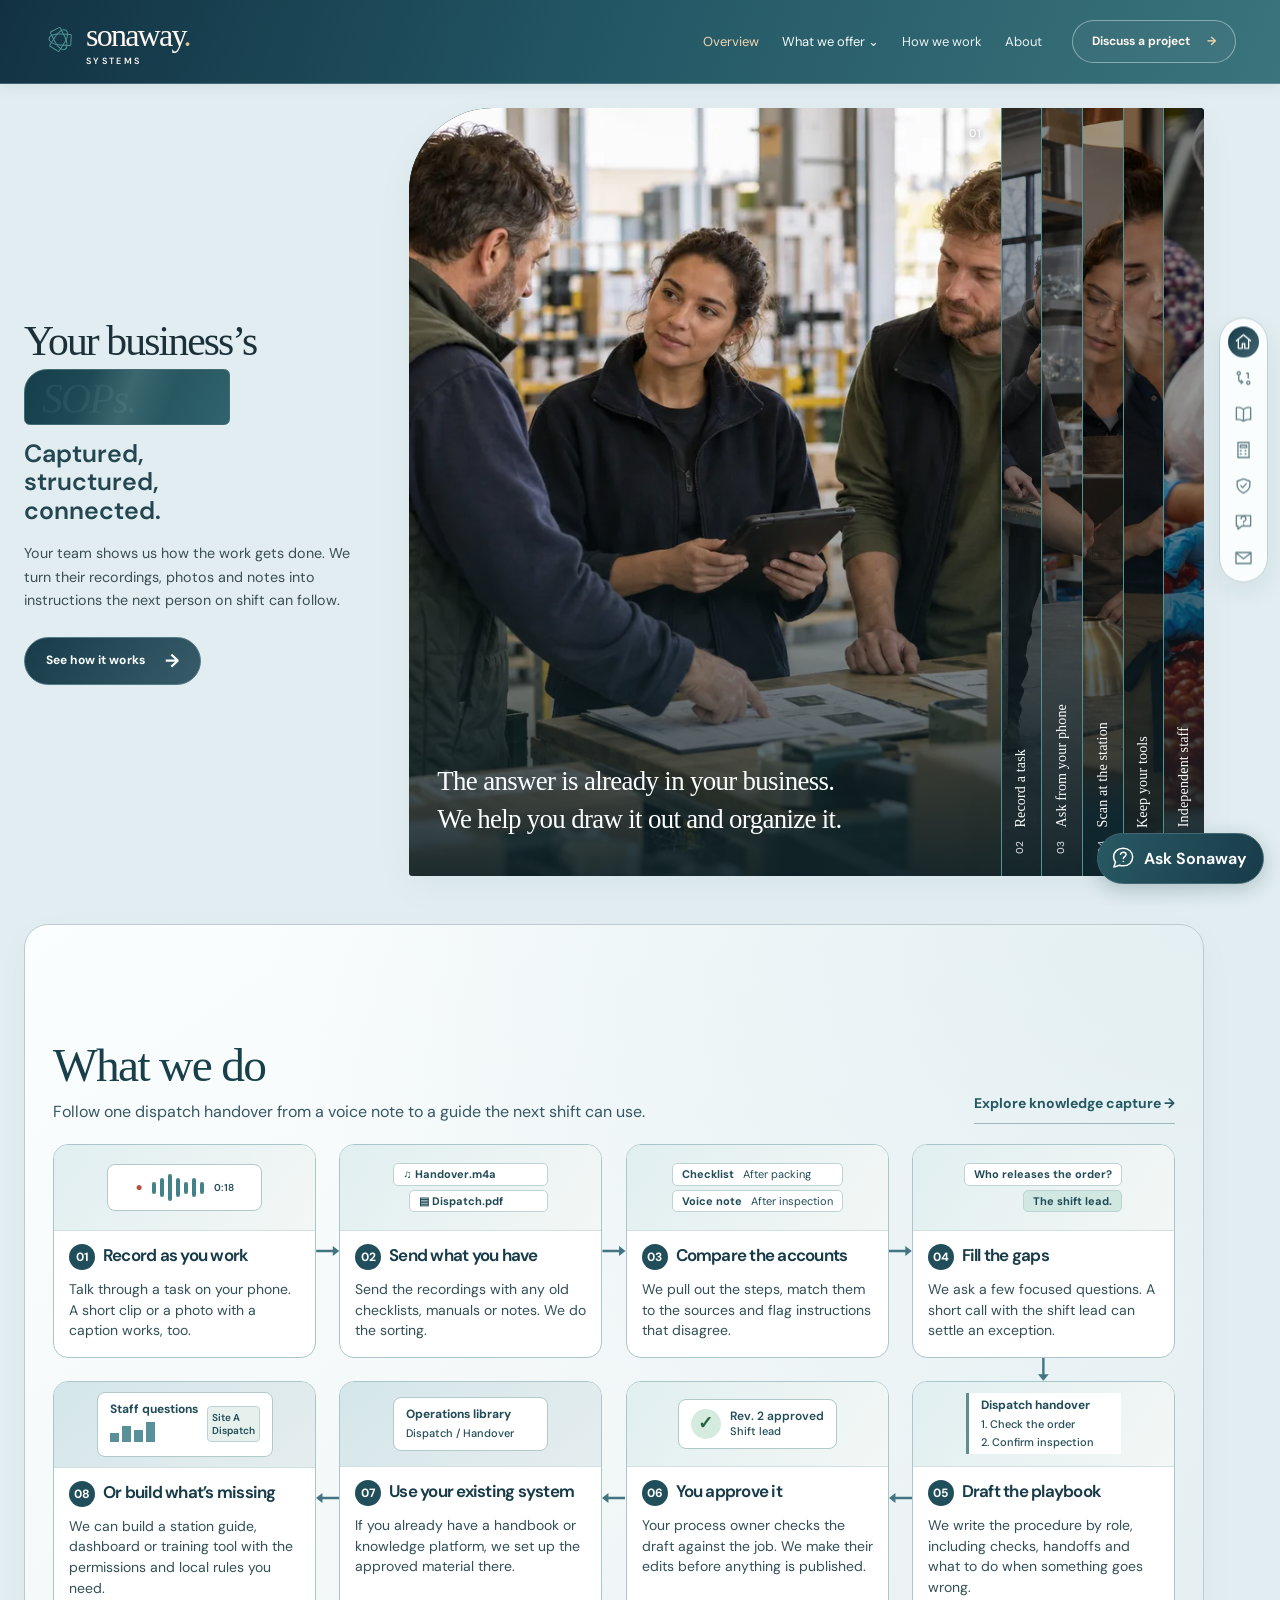
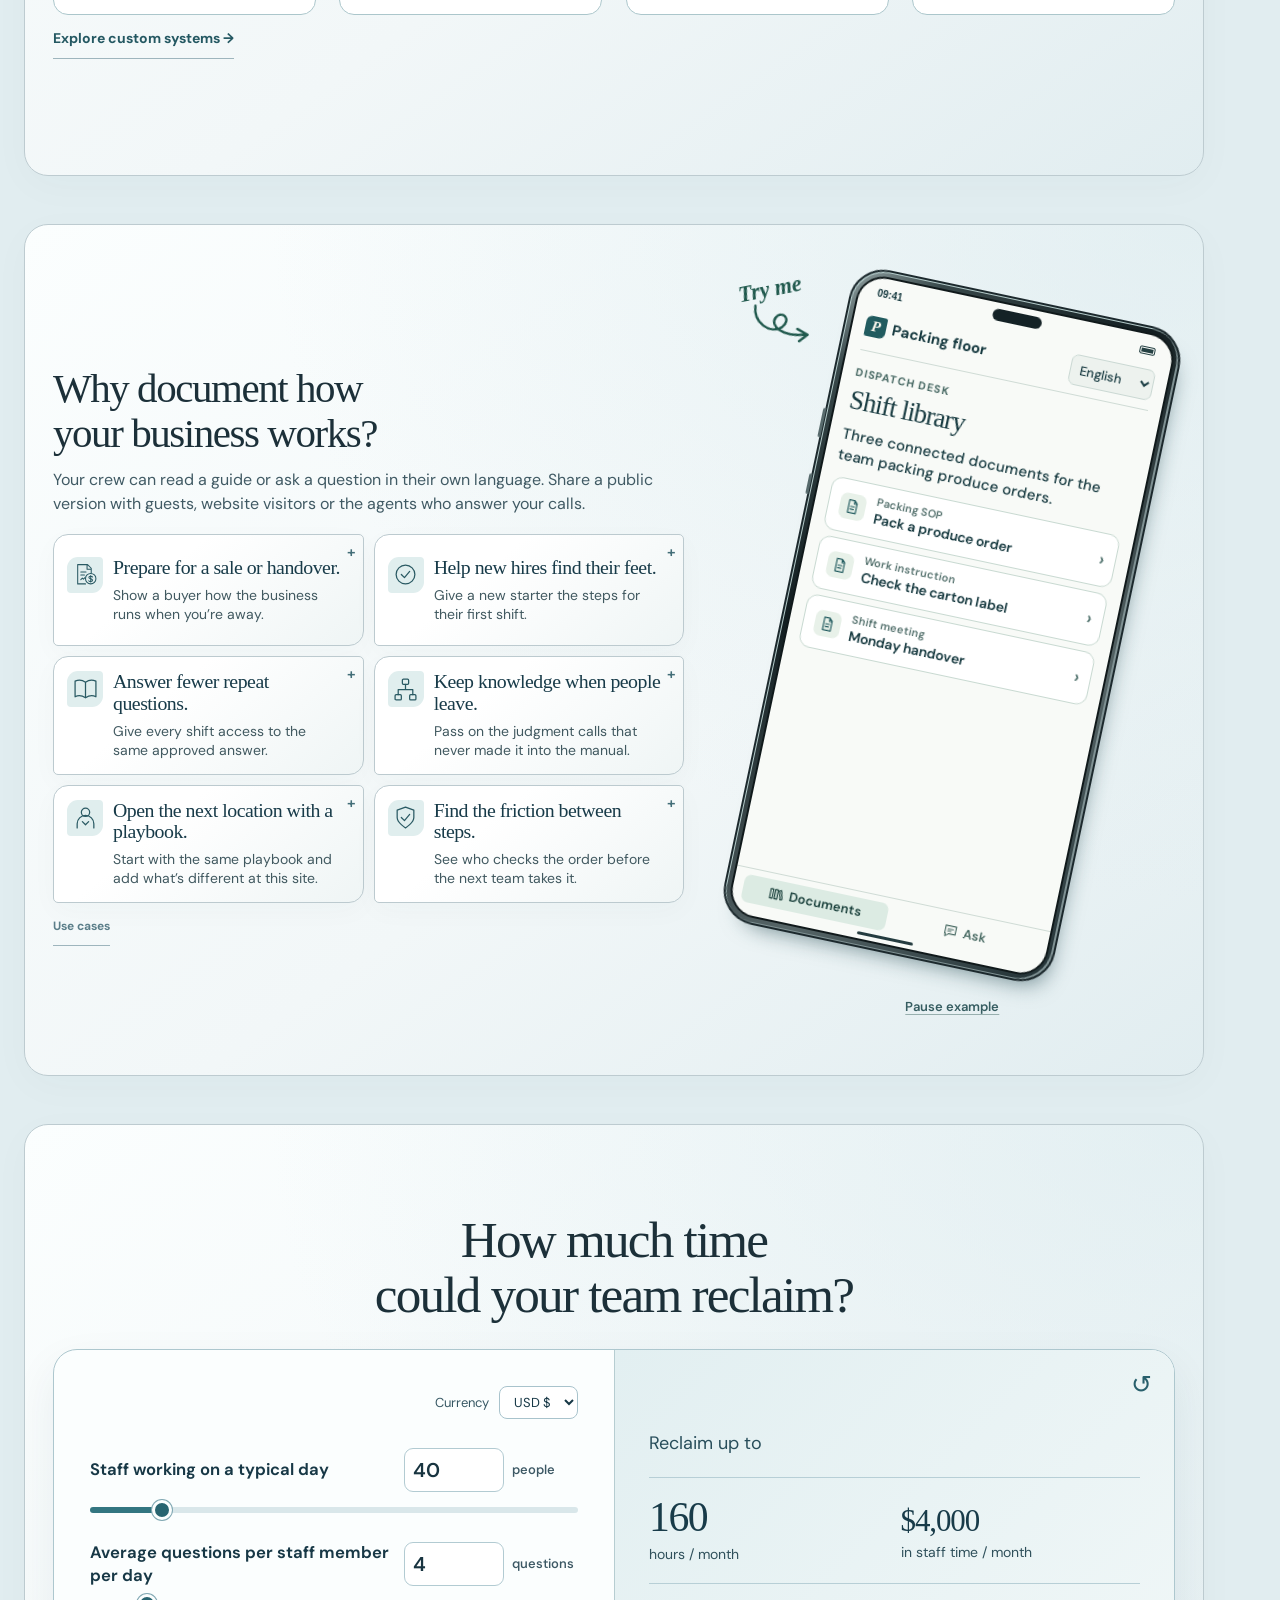
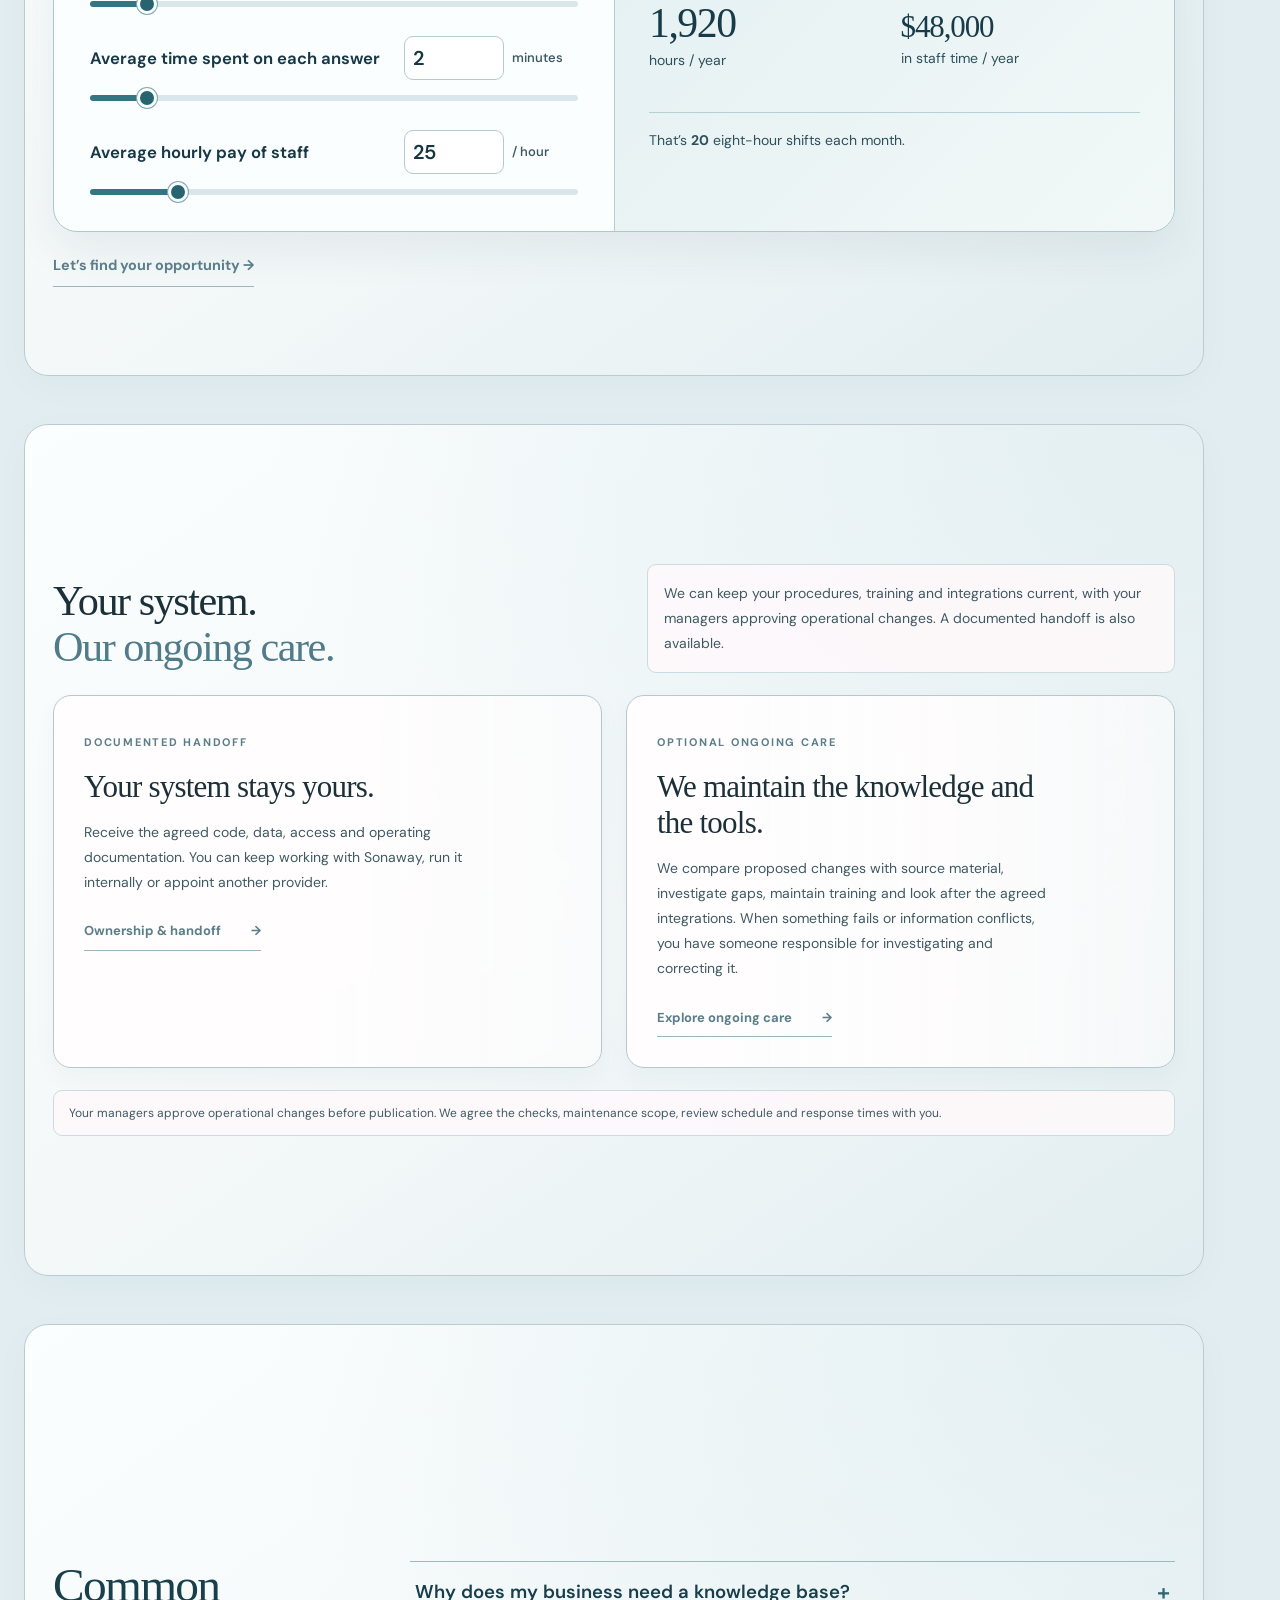
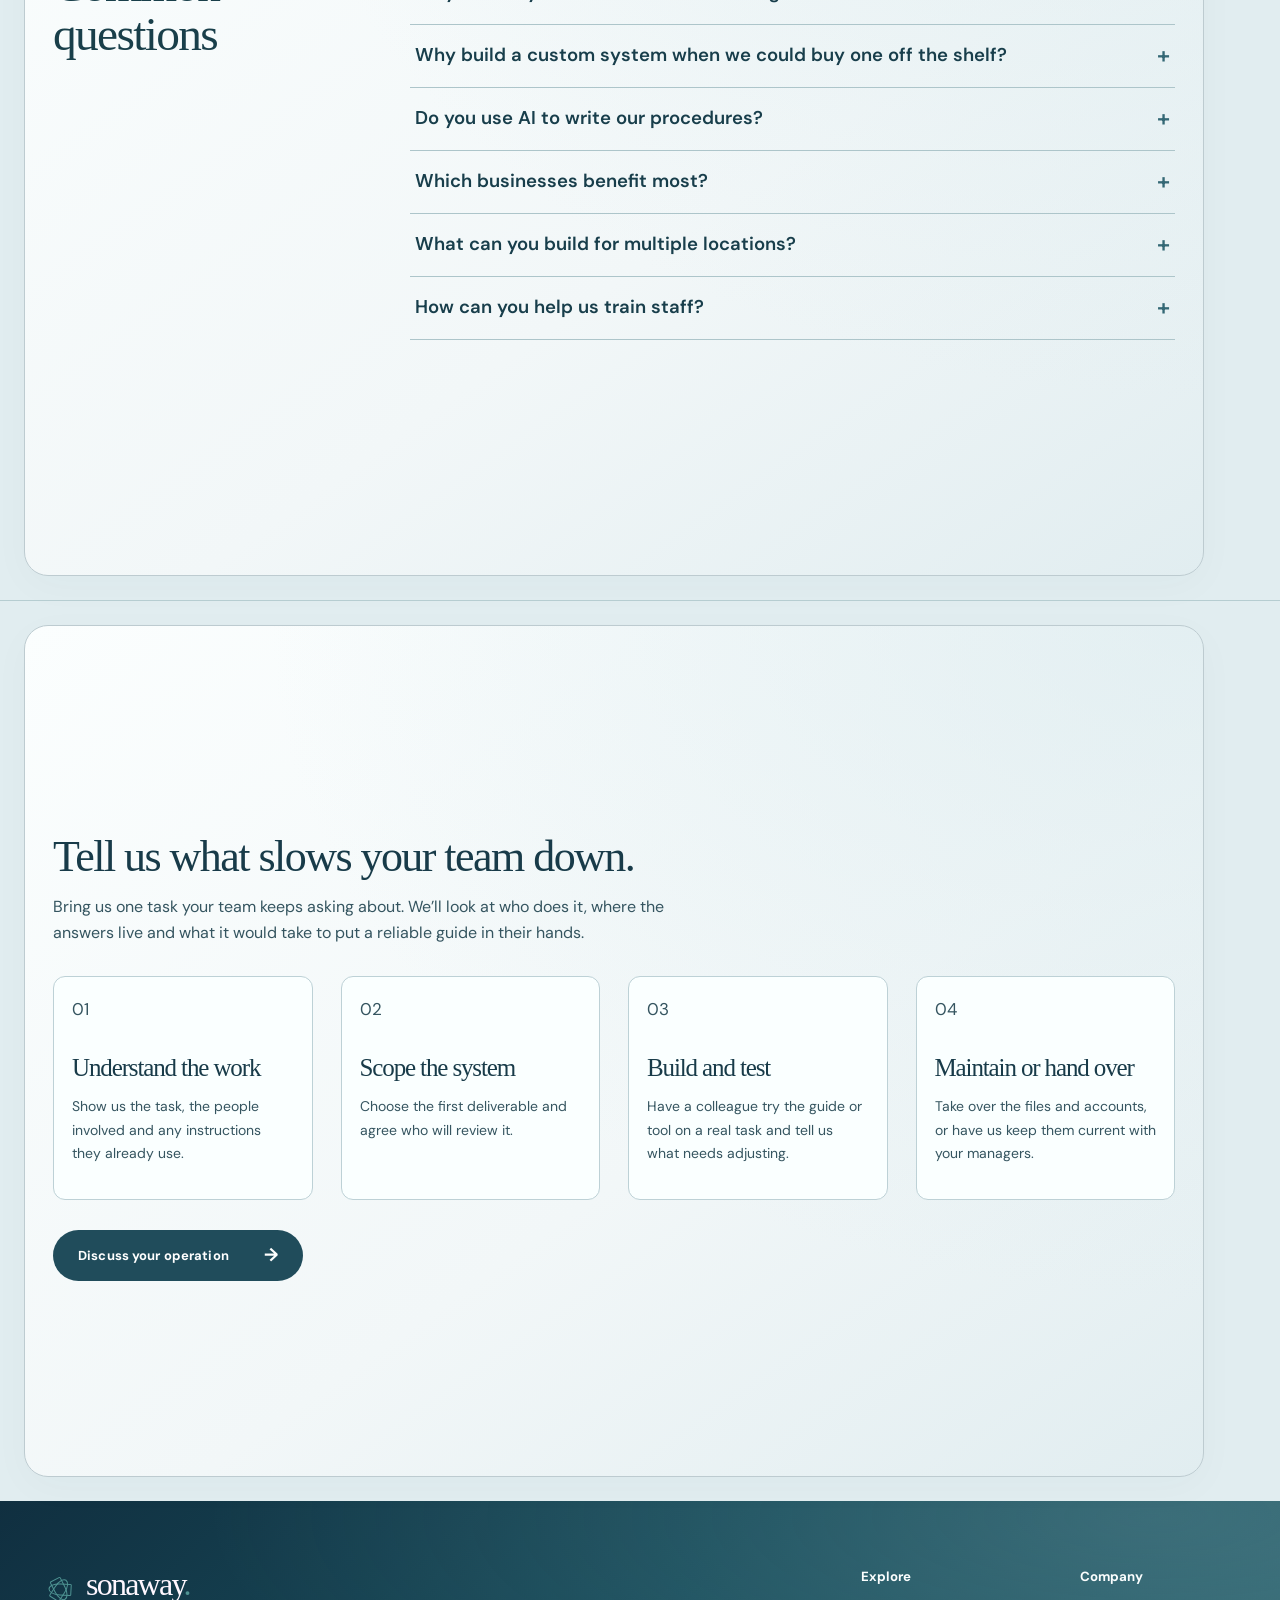
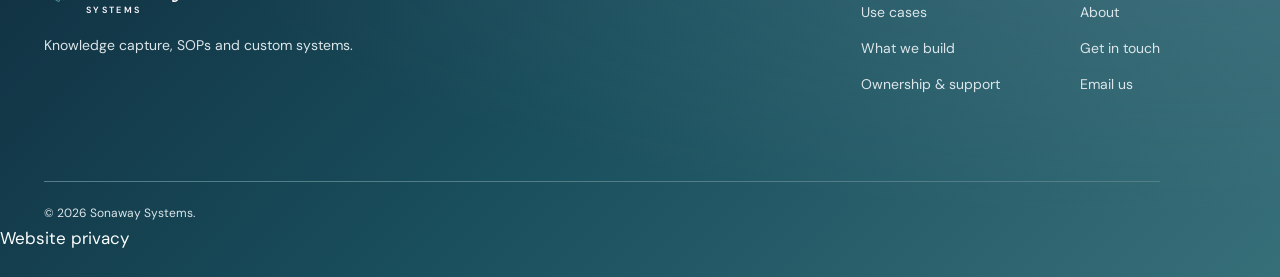
==== commit 68358bc3: "Separate phone answers, station guides and existing tools in the homepage hero" ====
--- a/index.html
+++ b/index.html
@@ -1,5 +1,5 @@
 <!doctype html>
-<html lang="en"><head><meta charset="UTF-8"><meta name="viewport" content="width=device-width,initial-scale=1"><meta name="robots" content="index,follow"><meta name="theme-color" content="#183b49"><meta name="description" content="Sonaway Systems captures staff know-how, reconciles procedures and builds knowledge bases, training and custom tools for small and midsize businesses."><meta property="og:title" content="Sonaway Systems | Knowledge capture, SOPs &amp; custom systems"><meta property="og:description" content="Sonaway Systems captures staff know-how, reconciles procedures and builds knowledge bases, training and custom tools for small and midsize businesses."><meta property="og:type" content="website"><meta property="og:image" content="https://sonawaysystems.com/assets/packing-floor-v2.webp"><title>Sonaway Systems | Knowledge capture, SOPs &amp; custom systems</title><link rel="icon" href="assets/favicon.svg?v=20261108satin1" type="image/svg+xml"><link rel="preconnect" href="https://fonts.googleapis.com"><link rel="preconnect" href="https://fonts.gstatic.com" crossorigin><link href="https://fonts.googleapis.com/css2?family=DM+Sans:wght@400;500;600;700&amp;family=Manrope:wght@400;500;600;700;800&amp;display=swap" rel="stylesheet"><link href="assets/styles.css?v=systems-whole2" rel="stylesheet"><link href="assets/knowledge-demo.css?v=systems-whole2" rel="stylesheet"><link href="assets/calculator-compact.css?v=systems-whole2" rel="stylesheet"><link href="assets/intake.css?v=systems-whole2" rel="stylesheet"><link href="assets/resort-theme.css?v=systems-whole2" rel="stylesheet"><link href="assets/luxury-editorial.css?v=systems-whole2" rel="stylesheet"><link href="assets/benefit-cards.css?v=systems-whole2" rel="stylesheet"><link href="assets/palette.css?v=systems-whole2" rel="stylesheet"><link href="assets/photo-hero.css?v=hero-cues" rel="stylesheet"><link href="assets/story-chapters.css?v=systems-whole2" rel="stylesheet"><link href="assets/satin-theme.css?v=systems-whole2" rel="stylesheet"><link href="assets/product-showcase.css?v=systems-whole2" rel="stylesheet"><link rel="stylesheet" href="assets/home-combined.css?v=systems-whole2"><link rel="stylesheet" href="assets/product-workspace.css?v=systems-whole2"><link rel="stylesheet" href="assets/site-refinements.css?v=systems-whole2"><link rel="stylesheet" href="assets/interaction-motion.css?v=systems-whole2"><link rel="stylesheet" href="assets/clarity-polish.css?v=systems-whole2"><link rel="stylesheet" href="assets/header-polish.css?v=systems-whole2"><link rel="stylesheet" href="assets/benefit-scenarios.css?v=systems-whole2"><link rel="stylesheet" href="assets/clear-offer.css?v=systems-whole2"><script src="assets/systems-nav.js?v=systems-whole2" defer></script><link rel="canonical" href="https://sonawaysystems.com/"><link rel="stylesheet" href="assets/systems-theme.css?v=flow1"><link rel="stylesheet" href="assets/overview-flow.css?v=2"><link rel="stylesheet" href="assets/site-cleanup.css?v=hero-story2"><link rel="stylesheet" href="assets/field-benefits.css?v=field1"><link rel="stylesheet" href="assets/packing-phone.css?v=phone3"><link rel="stylesheet" href="/assets/ask-sonaway.css?v=chat6"><script defer src="/assets/ask-sonaway.js?v=chat6"></script><link rel="stylesheet" href="/assets/portrait.css?v=2"></head><body class="story-home"><header class="site-header" id="top"><div class="nav-wrap wrap"><a class="brand" href="index.html" aria-label="Sonaway Systems home"><span class="brand-symbol"><span></span><span></span><span></span></span><span class="brand-name">sonaway<span class="brand-dot">.</span><small class="systems-brand-label">SYSTEMS</small></span></a><nav class="desktop-nav" aria-label="Main navigation"><a href="index.html" class="active">Overview</a><details class="systems-offer"><summary>What we offer <span aria-hidden="true">⌄</span></summary><div><a href="knowledge-capture.html">Knowledge Capture &amp; SOPs</a><a href="custom-systems.html">Custom Systems</a></div></details><a href="approach.html" class="">How we work</a><a href="about.html" class="">About</a></nav><a href="contact.html" class="nav-contact">Discuss a project <span>→</span></a><button class="mobile-menu-button" aria-label="Open menu" aria-expanded="false" aria-controls="mobile-nav"><svg class="icon " width="20" height="20" viewbox="0 0 24 24" fill="none" stroke="currentColor" stroke-width="1.6" stroke-linecap="round" stroke-linejoin="round" aria-hidden="true"><path d="M4 7h16M4 12h16M4 17h16"></path></svg></button></div><nav class="mobile-nav" id="mobile-nav" aria-label="Mobile navigation"><a href="index.html" class="active">Overview</a><details class="systems-offer"><summary>What we offer <span aria-hidden="true">⌄</span></summary><div><a href="knowledge-capture.html">Knowledge Capture &amp; SOPs</a><a href="custom-systems.html">Custom Systems</a></div></details><a href="approach.html" class="">How we work</a><a href="about.html" class="">About</a><a href="contact.html" class="mobile-cta">Discuss a project →</a></nav></header><nav class="story-index" aria-label="Homepage chapters"><a href="#story-overview" aria-label="Overview" data-story-link="" class="story-index-link" aria-current="location"><svg viewBox="0 0 24 24" fill="none" stroke="currentColor" stroke-width="1.7" stroke-linecap="round" stroke-linejoin="round" aria-hidden="true"><path d="M3 10.5 12 3l9 7.5 M5.5 9v11h5v-6h3v6h5V9"/></svg><span class="story-index-label">Overview</span></a><a href="#what-we-do" aria-label="What we do" data-story-link="" class="story-index-link"><svg viewBox="0 0 24 24" fill="none" stroke="currentColor" stroke-width="1.7" stroke-linecap="round" stroke-linejoin="round" aria-hidden="true"><path d="M6 4a2 2 0 1 0 .01 0z M18 16a2 2 0 1 0 .01 0z M6 8v6a3 3 0 0 0 3 3h2 M11 17l-2-2m2 2-2 2 M16 6h2v6"/></svg><span class="story-index-label">What we do</span></a><a href="#solutions" aria-label="Why it matters" data-story-link="" class="story-index-link"><svg viewBox="0 0 24 24" fill="none" stroke="currentColor" stroke-width="1.7" stroke-linecap="round" stroke-linejoin="round" aria-hidden="true"><path d="M3 4c4-1 6 0 9 2 3-2 5-3 9-2v15c-4-1-6 0-9 2-3-2-5-3-9-2z M12 6v15"/></svg><span class="story-index-label">Why it matters</span></a><a href="#time-calculator" aria-label="Time reclaimed" data-story-link="" class="story-index-link"><svg viewBox="0 0 24 24" fill="none" stroke="currentColor" stroke-width="1.7" stroke-linecap="round" stroke-linejoin="round" aria-hidden="true"><path d="M5 2.5h14v19H5z M8 6h8v3H8z M8 13h1m5 0h1m-7 4h1m5 0h1"/></svg><span class="story-index-label">Time reclaimed</span></a><a href="#managed-support" aria-label="Ownership &amp; care" data-story-link="" class="story-index-link"><svg viewBox="0 0 24 24" fill="none" stroke="currentColor" stroke-width="1.7" stroke-linecap="round" stroke-linejoin="round" aria-hidden="true"><path d="M12 3 4 6v5c0 5 4 8 8 10 4-2 8-5 8-10V6z M8.5 11.5l2.5 2.5 4.5-5"/></svg><span class="story-index-label">Ownership &amp; care</span></a><a href="#common-questions" aria-label="Common questions" data-story-link="" class="story-index-link"><svg viewBox="0 0 24 24" fill="none" stroke="currentColor" stroke-width="1.7" stroke-linecap="round" stroke-linejoin="round" aria-hidden="true"><path d="M3 4h18v13H10l-5 4v-4H3z M9 8a3 3 0 1 1 4 2.8c-1 .4-1 1-1 1.7 M12 15h.01"/></svg><span class="story-index-label">Common questions</span></a><a href="#story-contact" aria-label="Get started" data-story-link="" class="story-index-link"><svg viewBox="0 0 24 24" fill="none" stroke="currentColor" stroke-width="1.7" stroke-linecap="round" stroke-linejoin="round" aria-hidden="true"><path d="M2.5 5h19v14h-19z M3 6l9 7 9-7"/></svg><span class="story-index-label">Get started</span></a></nav><main id="main"><section class="photo-hero story-chapter story-screen story-cover" aria-labelledby="photo-hero-title" id="story-overview" data-story-chapter="" data-story-label="Overview" data-story-index="0"><div class="photo-hero-inner"><div class="ph-copy"><h1 id="photo-hero-title" aria-label="Your business’s knowledge, SOPs, playbook and processes"><span>Your business’s</span> <em class="hero-word"><span data-rotate-word>knowledge.</span></em></h1>
+<html lang="en"><head><meta charset="UTF-8"><meta name="viewport" content="width=device-width,initial-scale=1"><meta name="robots" content="index,follow"><meta name="theme-color" content="#183b49"><meta name="description" content="Sonaway Systems captures staff know-how, reconciles procedures and builds knowledge bases, training and custom tools for small and midsize businesses."><meta property="og:title" content="Sonaway Systems | Knowledge capture, SOPs &amp; custom systems"><meta property="og:description" content="Sonaway Systems captures staff know-how, reconciles procedures and builds knowledge bases, training and custom tools for small and midsize businesses."><meta property="og:type" content="website"><meta property="og:image" content="https://sonawaysystems.com/assets/packing-floor-v2.webp"><title>Sonaway Systems | Knowledge capture, SOPs &amp; custom systems</title><link rel="icon" href="assets/favicon.svg?v=20261108satin1" type="image/svg+xml"><link rel="preconnect" href="https://fonts.googleapis.com"><link rel="preconnect" href="https://fonts.gstatic.com" crossorigin><link href="https://fonts.googleapis.com/css2?family=DM+Sans:wght@400;500;600;700&amp;family=Manrope:wght@400;500;600;700;800&amp;display=swap" rel="stylesheet"><link href="assets/styles.css?v=systems-whole2" rel="stylesheet"><link href="assets/knowledge-demo.css?v=systems-whole2" rel="stylesheet"><link href="assets/calculator-compact.css?v=systems-whole2" rel="stylesheet"><link href="assets/intake.css?v=systems-whole2" rel="stylesheet"><link href="assets/resort-theme.css?v=systems-whole2" rel="stylesheet"><link href="assets/luxury-editorial.css?v=systems-whole2" rel="stylesheet"><link href="assets/benefit-cards.css?v=systems-whole2" rel="stylesheet"><link href="assets/palette.css?v=systems-whole2" rel="stylesheet"><link href="assets/photo-hero.css?v=hero-six" rel="stylesheet"><link href="assets/story-chapters.css?v=systems-whole2" rel="stylesheet"><link href="assets/satin-theme.css?v=systems-whole2" rel="stylesheet"><link href="assets/product-showcase.css?v=systems-whole2" rel="stylesheet"><link rel="stylesheet" href="assets/home-combined.css?v=systems-whole2"><link rel="stylesheet" href="assets/product-workspace.css?v=systems-whole2"><link rel="stylesheet" href="assets/site-refinements.css?v=systems-whole2"><link rel="stylesheet" href="assets/interaction-motion.css?v=systems-whole2"><link rel="stylesheet" href="assets/clarity-polish.css?v=systems-whole2"><link rel="stylesheet" href="assets/header-polish.css?v=systems-whole2"><link rel="stylesheet" href="assets/benefit-scenarios.css?v=systems-whole2"><link rel="stylesheet" href="assets/clear-offer.css?v=systems-whole2"><script src="assets/systems-nav.js?v=systems-whole2" defer></script><link rel="canonical" href="https://sonawaysystems.com/"><link rel="stylesheet" href="assets/systems-theme.css?v=flow1"><link rel="stylesheet" href="assets/overview-flow.css?v=2"><link rel="stylesheet" href="assets/site-cleanup.css?v=hero-story2"><link rel="stylesheet" href="assets/field-benefits.css?v=field1"><link rel="stylesheet" href="assets/packing-phone.css?v=phone3"><link rel="stylesheet" href="/assets/ask-sonaway.css?v=chat6"><script defer src="/assets/ask-sonaway.js?v=chat6"></script><link rel="stylesheet" href="/assets/portrait.css?v=2"></head><body class="story-home"><header class="site-header" id="top"><div class="nav-wrap wrap"><a class="brand" href="index.html" aria-label="Sonaway Systems home"><span class="brand-symbol"><span></span><span></span><span></span></span><span class="brand-name">sonaway<span class="brand-dot">.</span><small class="systems-brand-label">SYSTEMS</small></span></a><nav class="desktop-nav" aria-label="Main navigation"><a href="index.html" class="active">Overview</a><details class="systems-offer"><summary>What we offer <span aria-hidden="true">⌄</span></summary><div><a href="knowledge-capture.html">Knowledge Capture &amp; SOPs</a><a href="custom-systems.html">Custom Systems</a></div></details><a href="approach.html" class="">How we work</a><a href="about.html" class="">About</a></nav><a href="contact.html" class="nav-contact">Discuss a project <span>→</span></a><button class="mobile-menu-button" aria-label="Open menu" aria-expanded="false" aria-controls="mobile-nav"><svg class="icon " width="20" height="20" viewbox="0 0 24 24" fill="none" stroke="currentColor" stroke-width="1.6" stroke-linecap="round" stroke-linejoin="round" aria-hidden="true"><path d="M4 7h16M4 12h16M4 17h16"></path></svg></button></div><nav class="mobile-nav" id="mobile-nav" aria-label="Mobile navigation"><a href="index.html" class="active">Overview</a><details class="systems-offer"><summary>What we offer <span aria-hidden="true">⌄</span></summary><div><a href="knowledge-capture.html">Knowledge Capture &amp; SOPs</a><a href="custom-systems.html">Custom Systems</a></div></details><a href="approach.html" class="">How we work</a><a href="about.html" class="">About</a><a href="contact.html" class="mobile-cta">Discuss a project →</a></nav></header><nav class="story-index" aria-label="Homepage chapters"><a href="#story-overview" aria-label="Overview" data-story-link="" class="story-index-link" aria-current="location"><svg viewBox="0 0 24 24" fill="none" stroke="currentColor" stroke-width="1.7" stroke-linecap="round" stroke-linejoin="round" aria-hidden="true"><path d="M3 10.5 12 3l9 7.5 M5.5 9v11h5v-6h3v6h5V9"/></svg><span class="story-index-label">Overview</span></a><a href="#what-we-do" aria-label="What we do" data-story-link="" class="story-index-link"><svg viewBox="0 0 24 24" fill="none" stroke="currentColor" stroke-width="1.7" stroke-linecap="round" stroke-linejoin="round" aria-hidden="true"><path d="M6 4a2 2 0 1 0 .01 0z M18 16a2 2 0 1 0 .01 0z M6 8v6a3 3 0 0 0 3 3h2 M11 17l-2-2m2 2-2 2 M16 6h2v6"/></svg><span class="story-index-label">What we do</span></a><a href="#solutions" aria-label="Why it matters" data-story-link="" class="story-index-link"><svg viewBox="0 0 24 24" fill="none" stroke="currentColor" stroke-width="1.7" stroke-linecap="round" stroke-linejoin="round" aria-hidden="true"><path d="M3 4c4-1 6 0 9 2 3-2 5-3 9-2v15c-4-1-6 0-9 2-3-2-5-3-9-2z M12 6v15"/></svg><span class="story-index-label">Why it matters</span></a><a href="#time-calculator" aria-label="Time reclaimed" data-story-link="" class="story-index-link"><svg viewBox="0 0 24 24" fill="none" stroke="currentColor" stroke-width="1.7" stroke-linecap="round" stroke-linejoin="round" aria-hidden="true"><path d="M5 2.5h14v19H5z M8 6h8v3H8z M8 13h1m5 0h1m-7 4h1m5 0h1"/></svg><span class="story-index-label">Time reclaimed</span></a><a href="#managed-support" aria-label="Ownership &amp; care" data-story-link="" class="story-index-link"><svg viewBox="0 0 24 24" fill="none" stroke="currentColor" stroke-width="1.7" stroke-linecap="round" stroke-linejoin="round" aria-hidden="true"><path d="M12 3 4 6v5c0 5 4 8 8 10 4-2 8-5 8-10V6z M8.5 11.5l2.5 2.5 4.5-5"/></svg><span class="story-index-label">Ownership &amp; care</span></a><a href="#common-questions" aria-label="Common questions" data-story-link="" class="story-index-link"><svg viewBox="0 0 24 24" fill="none" stroke="currentColor" stroke-width="1.7" stroke-linecap="round" stroke-linejoin="round" aria-hidden="true"><path d="M3 4h18v13H10l-5 4v-4H3z M9 8a3 3 0 1 1 4 2.8c-1 .4-1 1-1 1.7 M12 15h.01"/></svg><span class="story-index-label">Common questions</span></a><a href="#story-contact" aria-label="Get started" data-story-link="" class="story-index-link"><svg viewBox="0 0 24 24" fill="none" stroke="currentColor" stroke-width="1.7" stroke-linecap="round" stroke-linejoin="round" aria-hidden="true"><path d="M2.5 5h19v14h-19z M3 6l9 7 9-7"/></svg><span class="story-index-label">Get started</span></a></nav><main id="main"><section class="photo-hero story-chapter story-screen story-cover" aria-labelledby="photo-hero-title" id="story-overview" data-story-chapter="" data-story-label="Overview" data-story-index="0"><div class="photo-hero-inner"><div class="ph-copy"><h1 id="photo-hero-title" aria-label="Your business’s knowledge, SOPs, playbook and processes"><span>Your business’s</span> <em class="hero-word"><span data-rotate-word>knowledge.</span></em></h1>
 <p class="hero-signoff"><span>Captured,</span> <span>structured,</span> <span>connected.</span></p>
 <p class="ph-offer">Your team shows us how the work gets done. We turn their recordings, photos and notes into instructions the next person on shift can follow.</p>
 <a class="btn btn-primary overview-tour-link" href="#what-we-do">See how it works <span aria-hidden="true">→</span></a>
@@ -19,8 +19,8 @@
 <div class="ph-story" id="ph-story-1" hidden><h2>Talk through one task as you do it.</h2><p>Show us the usual steps and the exceptions. A short recording gives us a place to start.</p></div>
 </article>
 <article class="ph-panel" data-photo-panel>
-<img src="assets/restaurant-team-v1.webp" alt="A restaurant team reviewing instructions before service" width="1200" height="1000" loading="lazy" decoding="async">
-<button type="button" class="ph-trigger" aria-expanded="false" aria-controls="ph-story-2" aria-label="03 Your existing tools"><span class="ph-strip" aria-hidden="true"><span>03</span>Your existing tools</span><span class="ph-open-number" aria-hidden="true">03</span></button>
+<img src="assets/ask-on-your-phone.webp" alt="A hardware shop employee speaks a question into her phone at the counter." width="1122" height="1402" loading="lazy" decoding="async">
+<button type="button" class="ph-trigger" aria-expanded="false" aria-controls="ph-story-2" aria-label="03 Ask from your phone"><span class="ph-strip" aria-hidden="true"><span>03</span>Ask from your phone</span><span class="ph-open-number" aria-hidden="true">03</span></button>
 <div class="ph-photo-cue">
   <div class="ph-chat-bubbles" aria-hidden="true">
     <span class="ph-chat-question">?</span>
@@ -28,11 +28,11 @@
   </div>
   <p>Ask in any language, 24/7. Get answers from your approved documents.</p>
 </div>
-<div class="ph-story" id="ph-story-2" hidden><h2>Put the procedure where people look first.</h2><p>We organize approved instructions by role and location in the handbook or knowledge platform your team already uses.</p></div>
+<div class="ph-story" id="ph-story-2" hidden><h2>Get an answer from your phone.</h2><p>Ask a question out loud or type it in. Get an answer with a link to the approved procedure it came from.</p></div>
 </article>
-<article class="ph-panel" data-photo-panel>
-<img src="assets/manufacturing-team-v1.webp" alt="Coworkers reviewing a manufacturing checklist at a workbench" width="1200" height="1000" loading="lazy" decoding="async">
-<button type="button" class="ph-trigger" aria-expanded="false" aria-controls="ph-story-3" aria-label="04 Answers on shift"><span class="ph-strip" aria-hidden="true"><span>04</span>Answers on shift</span><span class="ph-open-number" aria-hidden="true">04</span></button>
+<article class="ph-panel ph-panel-station" data-photo-panel>
+<img src="assets/workbench-qr-guide.webp" alt="Two coworkers consult a tablet at a workbench with a laminated QR label on the counter." width="1536" height="1024" loading="lazy" decoding="async">
+<button type="button" class="ph-trigger" aria-expanded="false" aria-controls="ph-story-3" aria-label="04 Scan at the station"><span class="ph-strip" aria-hidden="true"><span>04</span>Scan at the station</span><span class="ph-open-number" aria-hidden="true">04</span></button>
 <div class="ph-photo-cue">
   <svg class="ph-station-icon" viewBox="0 0 24 24" fill="none" stroke="currentColor" stroke-width="1.7" stroke-linecap="round" stroke-linejoin="round" aria-hidden="true"><path d="M4 9V4h5m6 0h5v5m0 6v5h-5m-6 0H4v-5m4-7h3v3H8zm7 0h1v1h-1zm-7 7h1v1H8zm6-2h3v3h-3z"/></svg>
   <p>Scan at the workstation to open the right guide.</p>
@@ -40,14 +40,20 @@
 <div class="ph-story" id="ph-story-3" hidden><h2>The right information when your staff needs it.</h2><p>Give each workstation a QR code that opens the approved guide for that station’s equipment and procedures.</p></div>
 </article>
 <article class="ph-panel" data-photo-panel>
+<img src="assets/restaurant-team-v1.webp" alt="A restaurant team reviews instructions together on a shared tablet." width="1200" height="1000" loading="lazy" decoding="async">
+<button type="button" class="ph-trigger" aria-expanded="false" aria-controls="ph-story-4" aria-label="05 Keep your tools"><span class="ph-strip" aria-hidden="true"><span>05</span>Keep your tools</span><span class="ph-open-number" aria-hidden="true">05</span></button>
+<div class="ph-story" id="ph-story-4" hidden><h2>Your team keeps using the tools they know.</h2><p>We put approved procedures and answers into the handbook, training platform or staff app you already use, where it supports the connection.</p></div>
+</article>
+<article class="ph-panel" data-photo-panel>
 <img src="assets/tomato-packing-crew.webp" alt="A packing crew sorts cherry tomatoes as they move along a conveyor." width="1650" height="928" loading="lazy" decoding="async">
-<button type="button" class="ph-trigger" aria-expanded="false" aria-controls="ph-story-4" aria-label="05 Independent staff"><span class="ph-strip" aria-hidden="true"><span>05</span>Independent staff</span><span class="ph-open-number" aria-hidden="true">05</span></button>
-<div class="ph-story" id="ph-story-4" hidden><h2>Help new hires work independently sooner.</h2><p>A new packer can check which label a customer needs and see a finished example. The shift lead only steps in when an order falls outside the guide.</p></div>
+<button type="button" class="ph-trigger" aria-expanded="false" aria-controls="ph-story-5" aria-label="06 Independent staff"><span class="ph-strip" aria-hidden="true"><span>06</span>Independent staff</span><span class="ph-open-number" aria-hidden="true">06</span></button>
+<div class="ph-story" id="ph-story-5" hidden><h2>Help new hires work independently sooner.</h2><p>A new packer can check which label a customer needs and see a finished example. The shift lead only steps in when an order falls outside the guide.</p></div>
 </article></div><div class="ph-mobile-choices" role="group" aria-label="Choose a panel"><button type="button" class="ph-mobile-choice" data-photo-choice="0" aria-pressed="true" aria-controls="ph-story-0"><span>01</span>Your team’s know-how</button>
 <button type="button" class="ph-mobile-choice" data-photo-choice="1" aria-pressed="false" aria-controls="ph-story-1"><span>02</span>Record a task</button>
-<button type="button" class="ph-mobile-choice" data-photo-choice="2" aria-pressed="false" aria-controls="ph-story-2"><span>03</span>Your existing tools</button>
-<button type="button" class="ph-mobile-choice" data-photo-choice="3" aria-pressed="false" aria-controls="ph-story-3"><span>04</span>Answers on shift</button>
-<button type="button" class="ph-mobile-choice" data-photo-choice="4" aria-pressed="false" aria-controls="ph-story-4"><span>05</span>Independent staff</button></div></div></div></section>
+<button type="button" class="ph-mobile-choice" data-photo-choice="2" aria-pressed="false" aria-controls="ph-story-2"><span>03</span>Ask from your phone</button>
+<button type="button" class="ph-mobile-choice" data-photo-choice="3" aria-pressed="false" aria-controls="ph-story-3"><span>04</span>Scan at the station</button>
+<button type="button" class="ph-mobile-choice" data-photo-choice="4" aria-pressed="false" aria-controls="ph-story-4"><span>05</span>Keep your tools</button>
+<button type="button" class="ph-mobile-choice" data-photo-choice="5" aria-pressed="false" aria-controls="ph-story-5"><span>06</span>Independent staff</button></div></div></div></section>
 <section class="section light-section story-chapter overview-offer" id="what-we-do" data-story-chapter data-story-label="What we do" data-story-index="1"><div class="story-screen"><div class="story-surface"><div class="wrap"><div class="road-heading"><div><h2>What we do</h2><p>Follow one dispatch handover from a voice note to a guide the next shift can use.</p></div><a class="text-link" href="knowledge-capture.html">Explore knowledge capture →</a></div><ol class="roadmap"><li class="road-card"><div class="road-art" aria-hidden="true"><div class="mini-rec"><b>●</b><i></i><i></i><i></i><i></i><i></i><i></i><i></i><small>0:18</small></div></div><div class="road-body"><span class="road-index">01</span><h3>Record as you work</h3><p>Talk through a task on your phone. A short clip or a photo with a caption works, too.</p></div></li>
 <li class="road-card"><div class="road-art" aria-hidden="true"><div class="mini-files"><b>♫ Handover.m4a</b><b>▤ Dispatch.pdf</b></div></div><div class="road-body"><span class="road-index">02</span><h3>Send what you have</h3><p>Send the recordings with any old checklists, manuals or notes. We do the sorting.</p></div></li>
 <li class="road-card"><div class="road-art" aria-hidden="true"><div class="mini-compare"><b>Checklist <i>After packing</i></b><b>Voice note <i>After inspection</i></b></div></div><div class="road-body"><span class="road-index">03</span><h3>Compare the accounts</h3><p>We pull out the steps, match them to the sources and flag instructions that disagree.</p></div></li>
--- a/assets/photo-hero.css
+++ b/assets/photo-hero.css
@@ -156,7 +156,7 @@
 
 @media (prefers-reduced-motion: no-preference) {
   .ph-panel.is-active .ph-chat-bubbles > span {
-    animation: ph-chat-arrive 1.7s ease-out both;
+    animation: ph-chat-arrive 3s ease-in-out infinite;
   }
 
   .ph-panel.is-active .ph-chat-bubbles > .ph-chat-answer {
@@ -165,6 +165,20 @@
 }
 
 @keyframes ph-chat-arrive {
-  0%, 47% { opacity: 0; transform: translateY(6px); }
-  22%, 36%, 75%, 100% { opacity: 1; transform: translateY(0); }
+  0% { opacity: 0; transform: translateY(6px); }
+  20%, 80% { opacity: 1; transform: translateY(0); }
+  100% { opacity: 0; transform: translateY(-4px); }
 }
+
+.ph-panel-station {
+  background: #101f26;
+}
+
+.ph-panel-station > img {
+  height: calc(100% - 76px);
+  mask-image: linear-gradient(#000 94%, transparent);
+}
+
+.ph-panel-station::after {
+  background: linear-gradient(180deg, transparent 60%, #101f2640 72%, #101f26 86%);
+}
